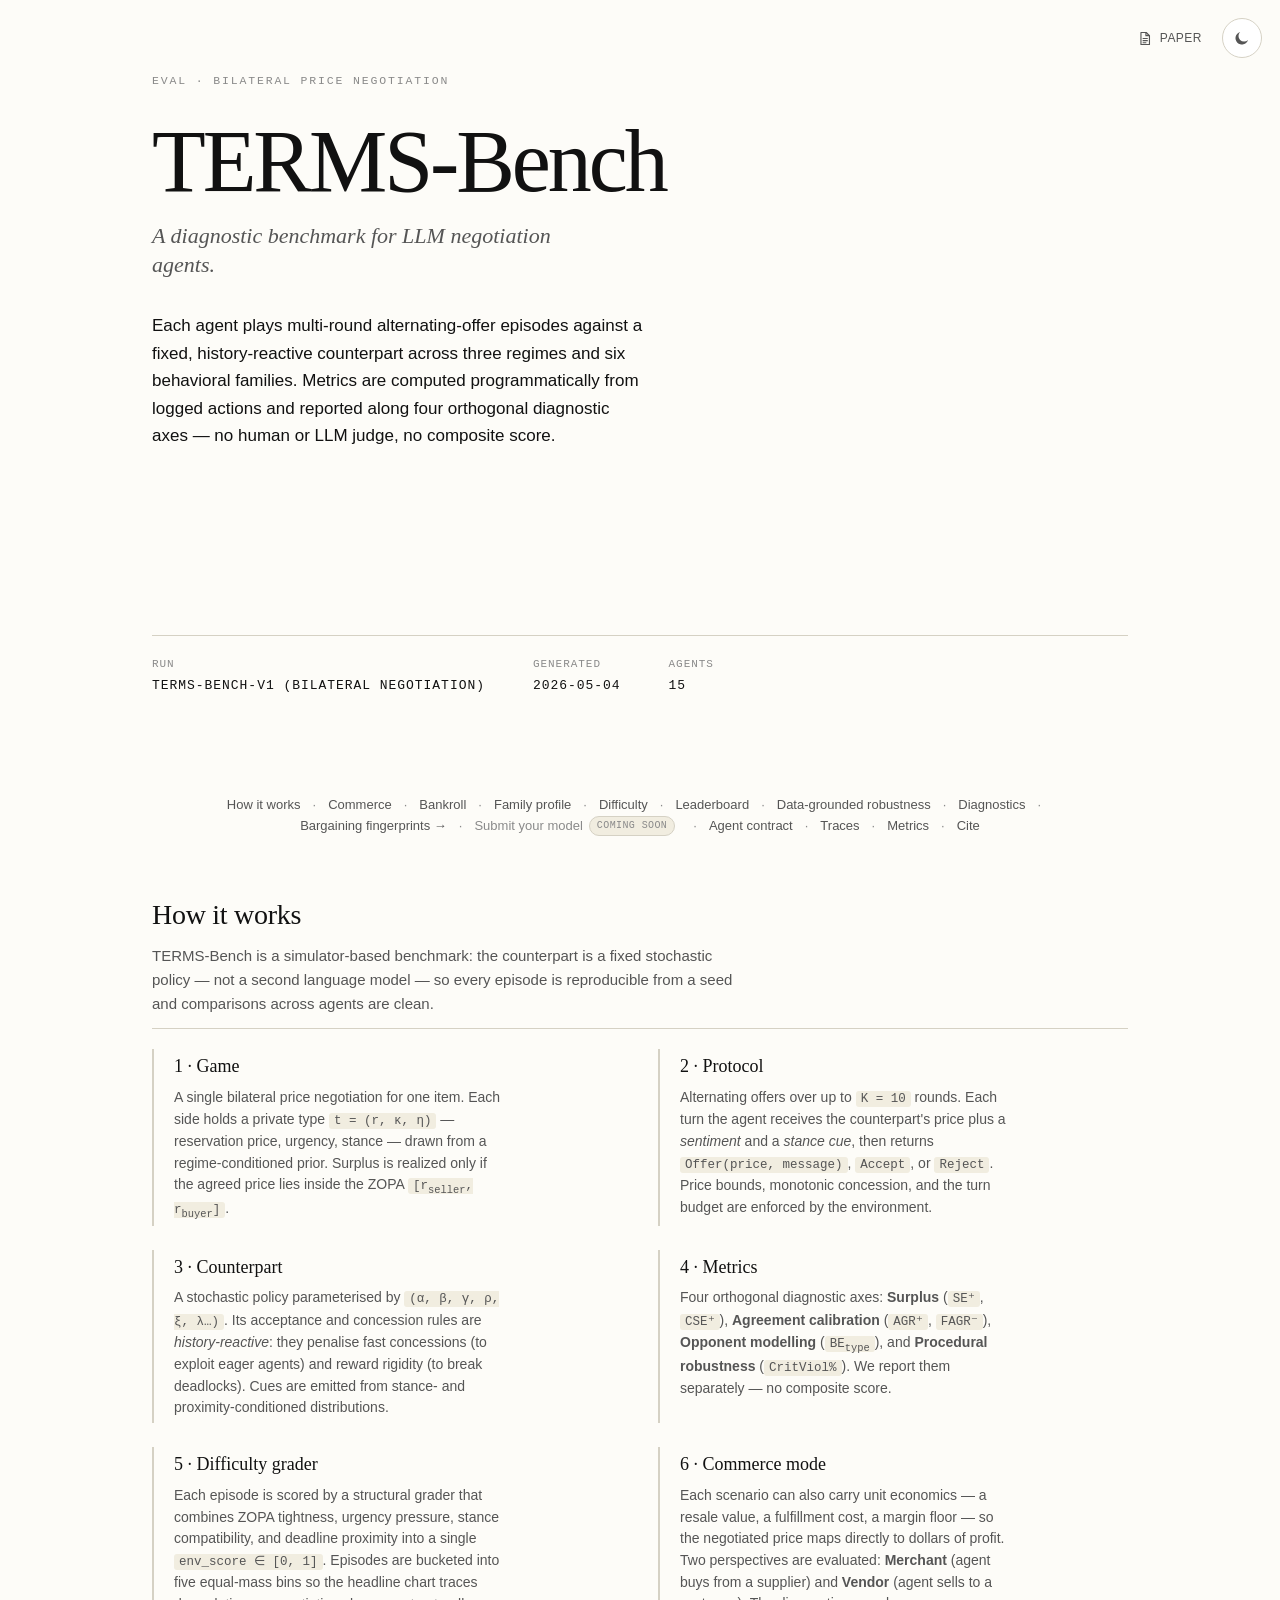
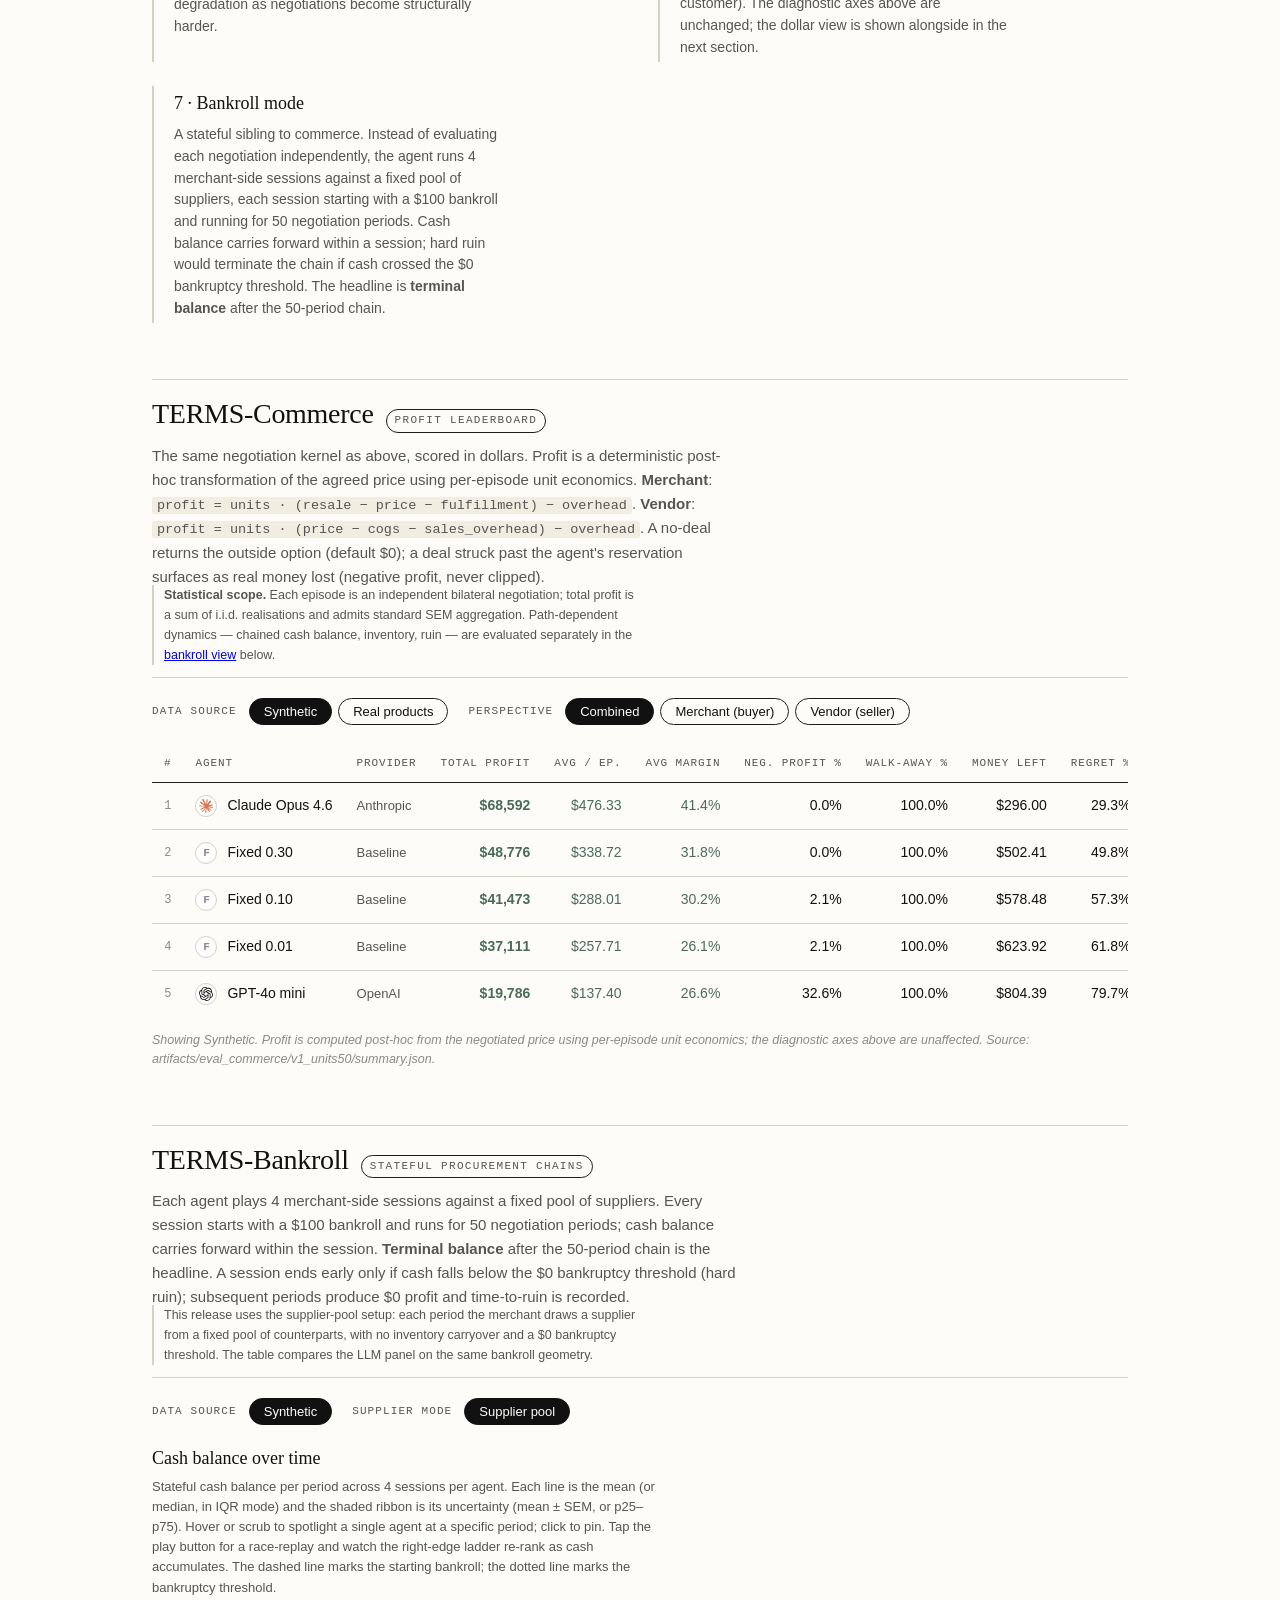
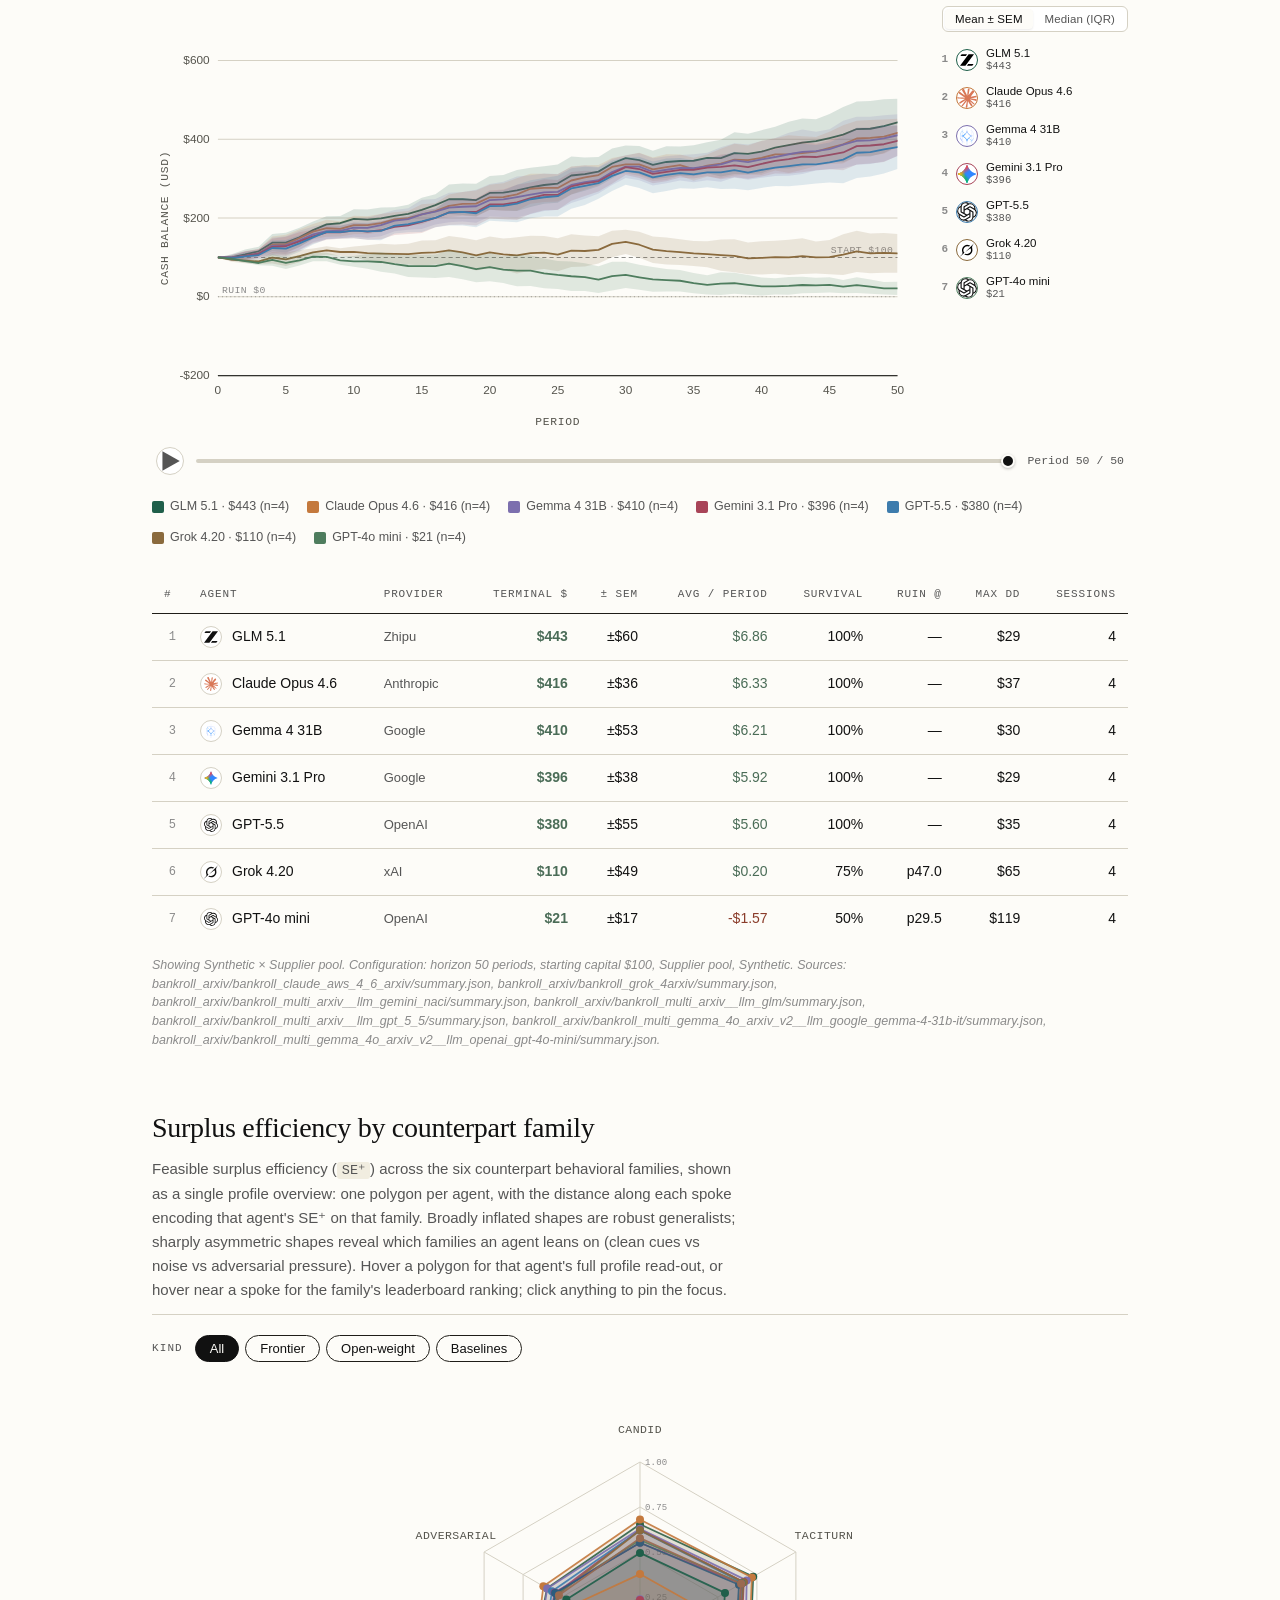
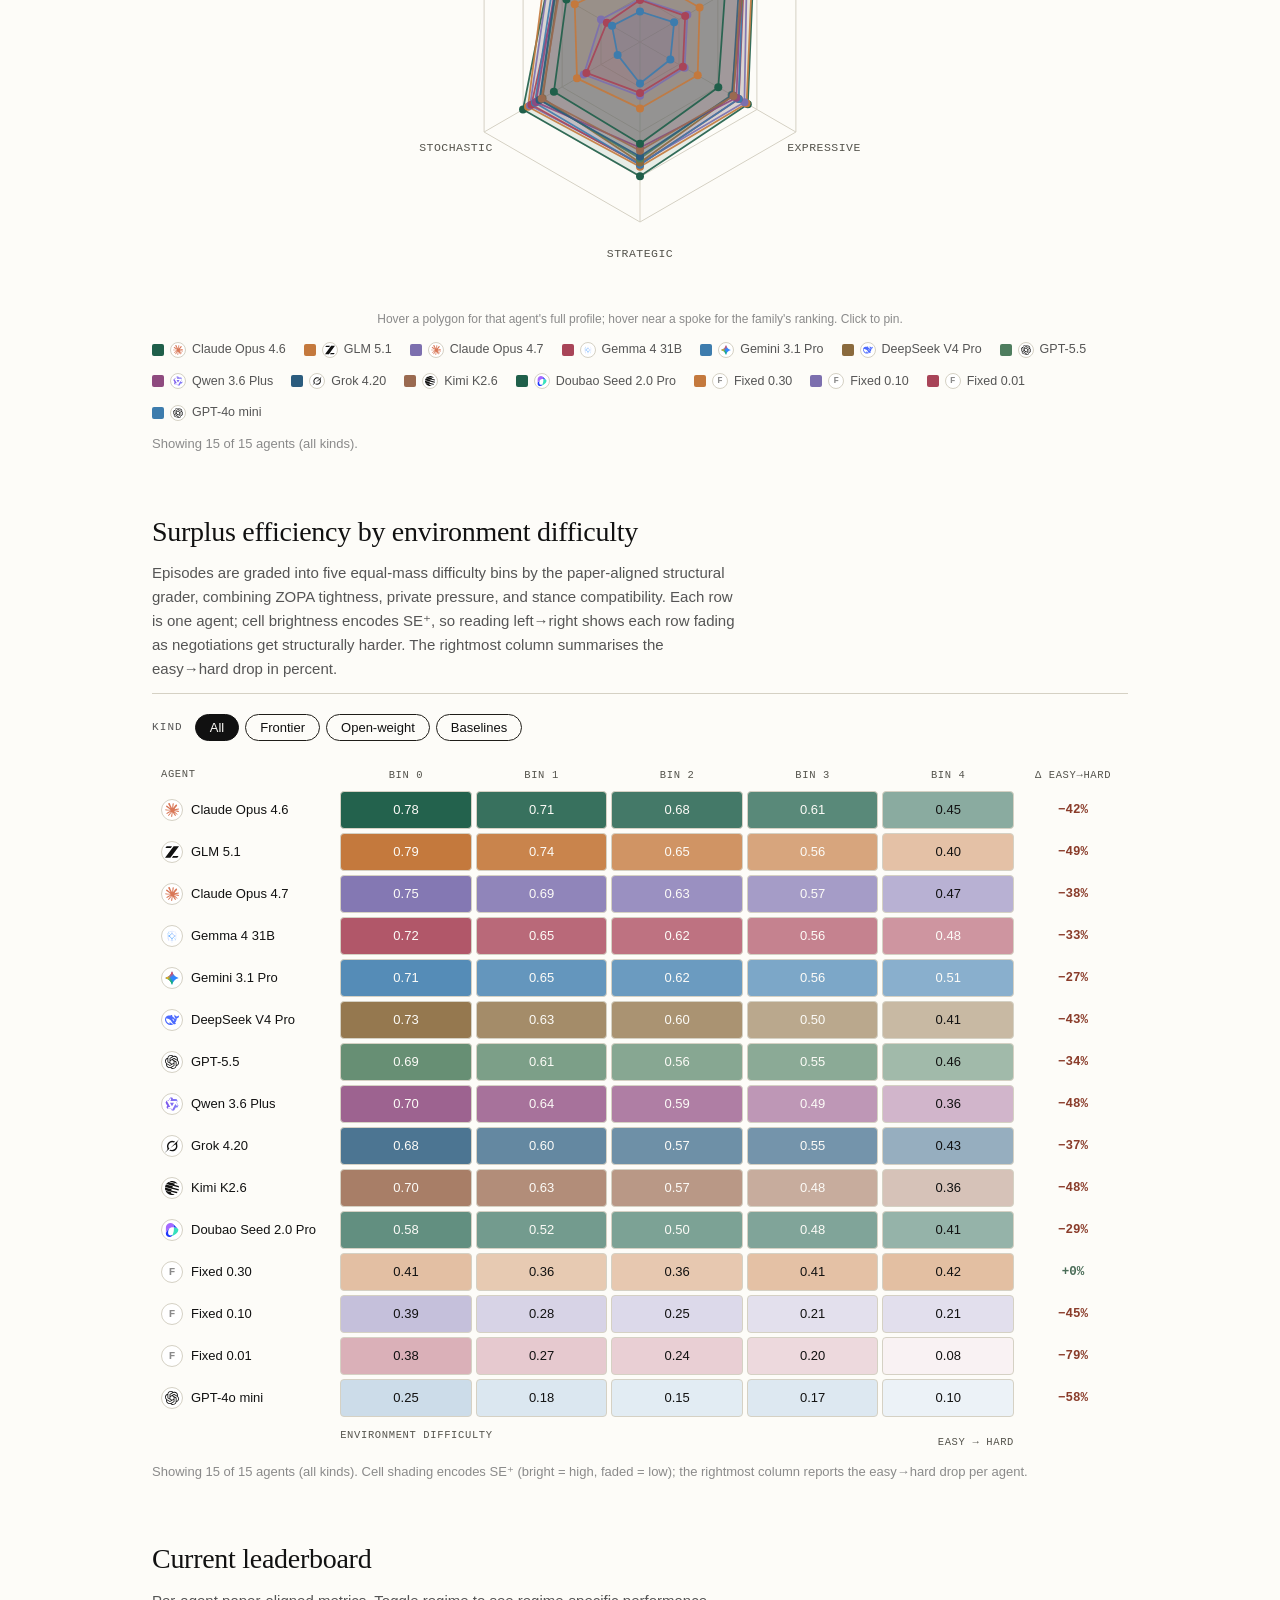
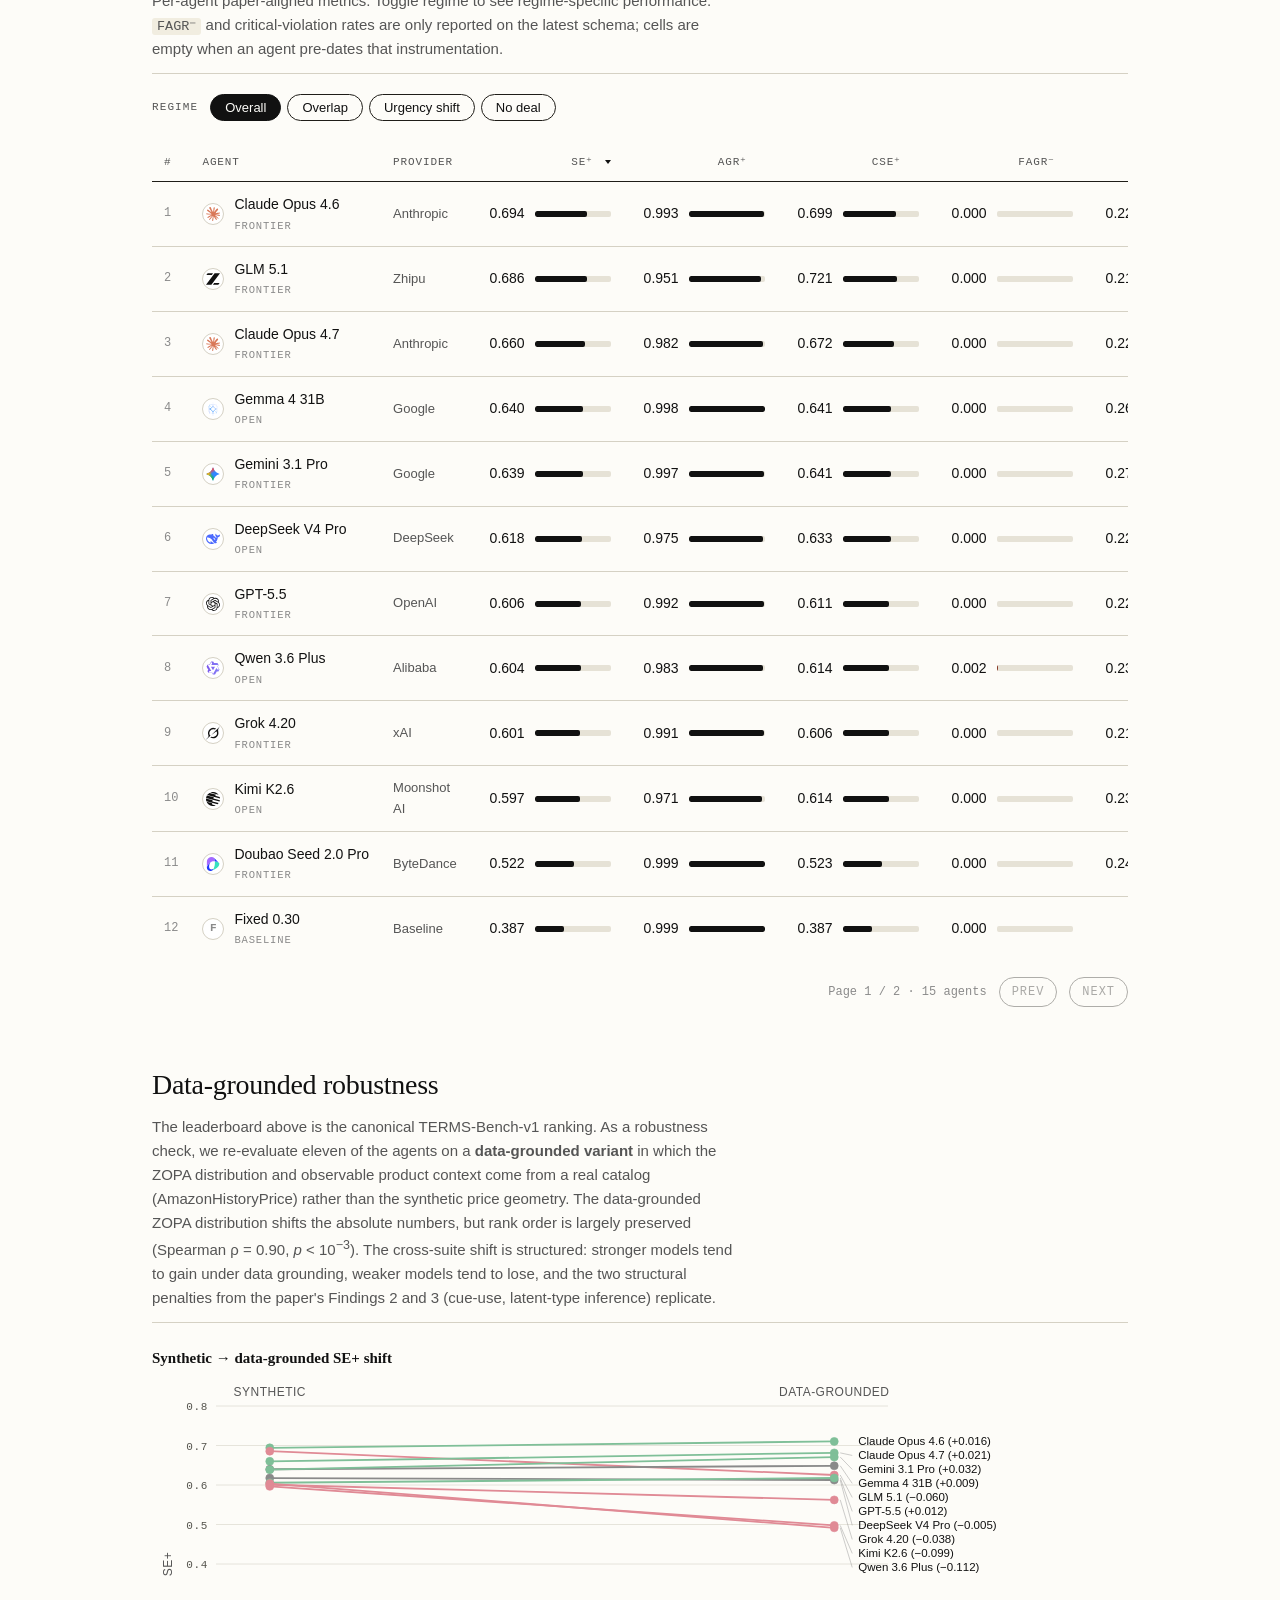
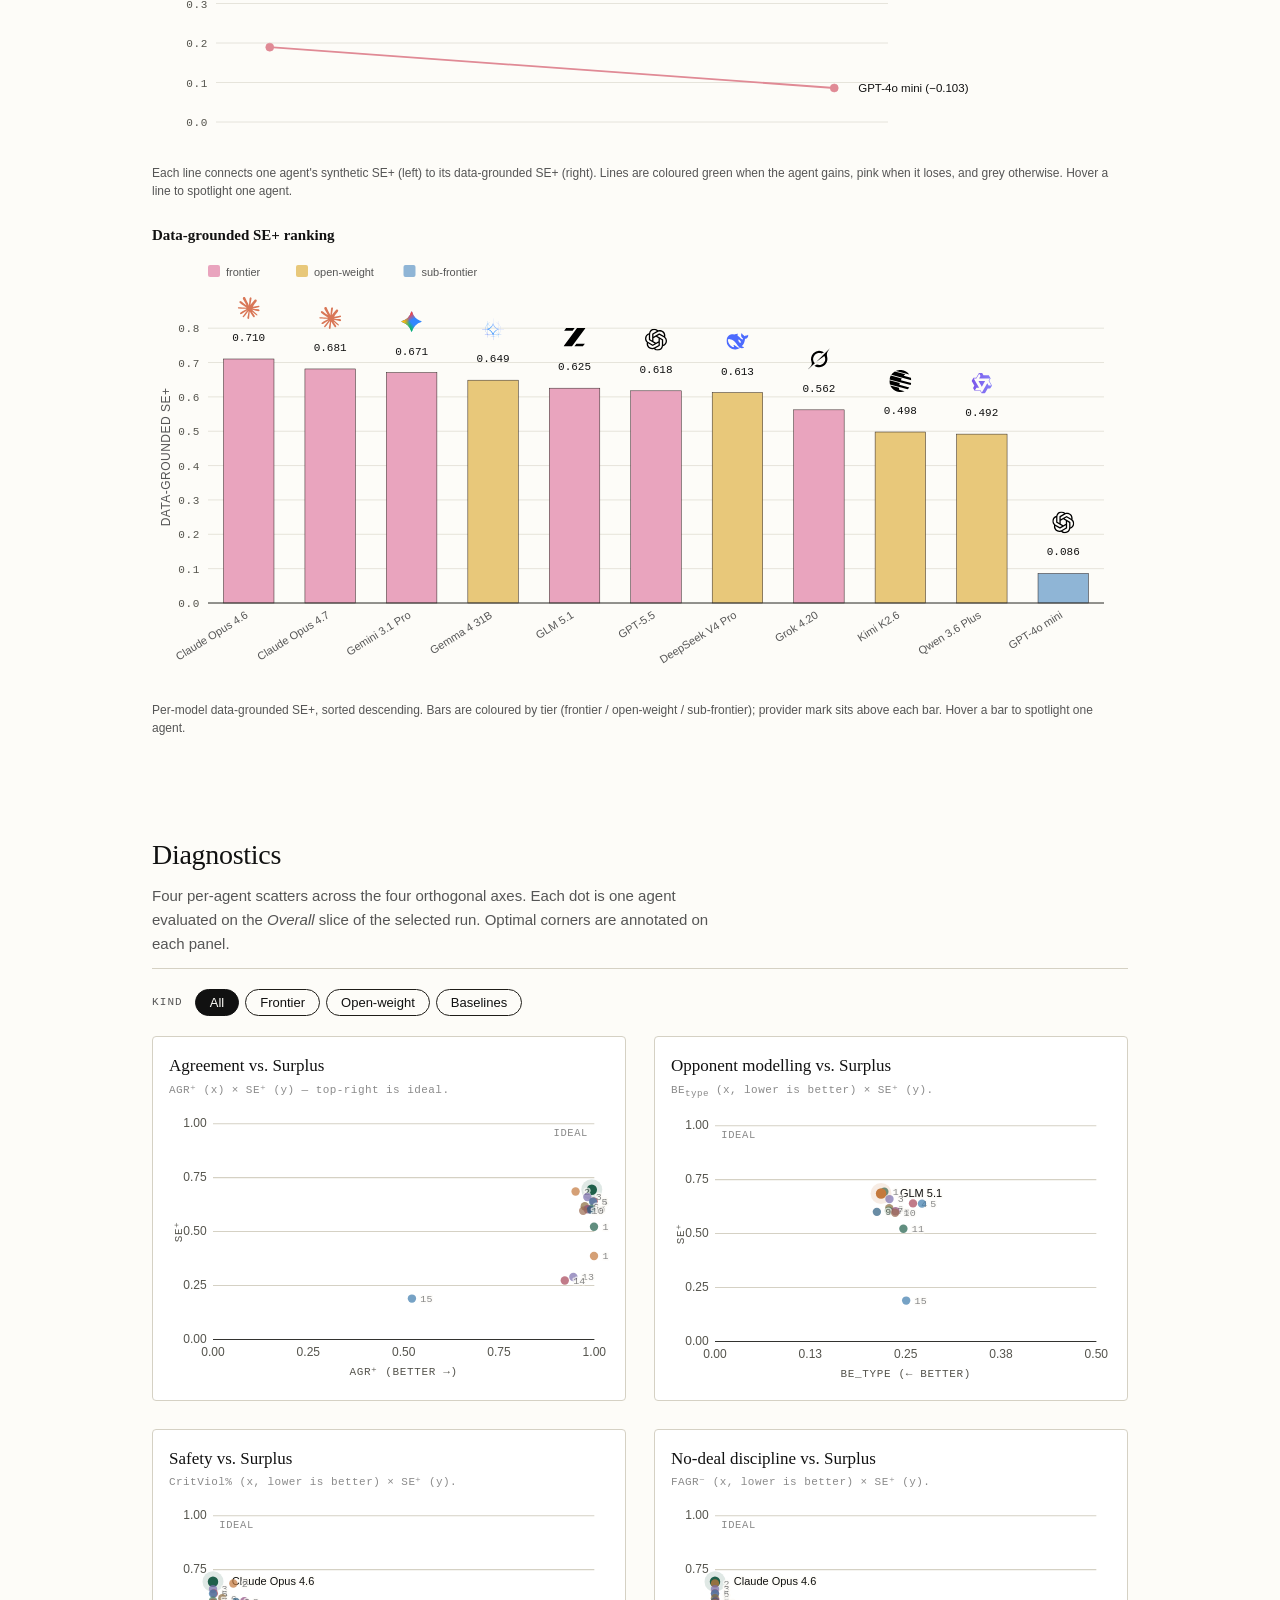
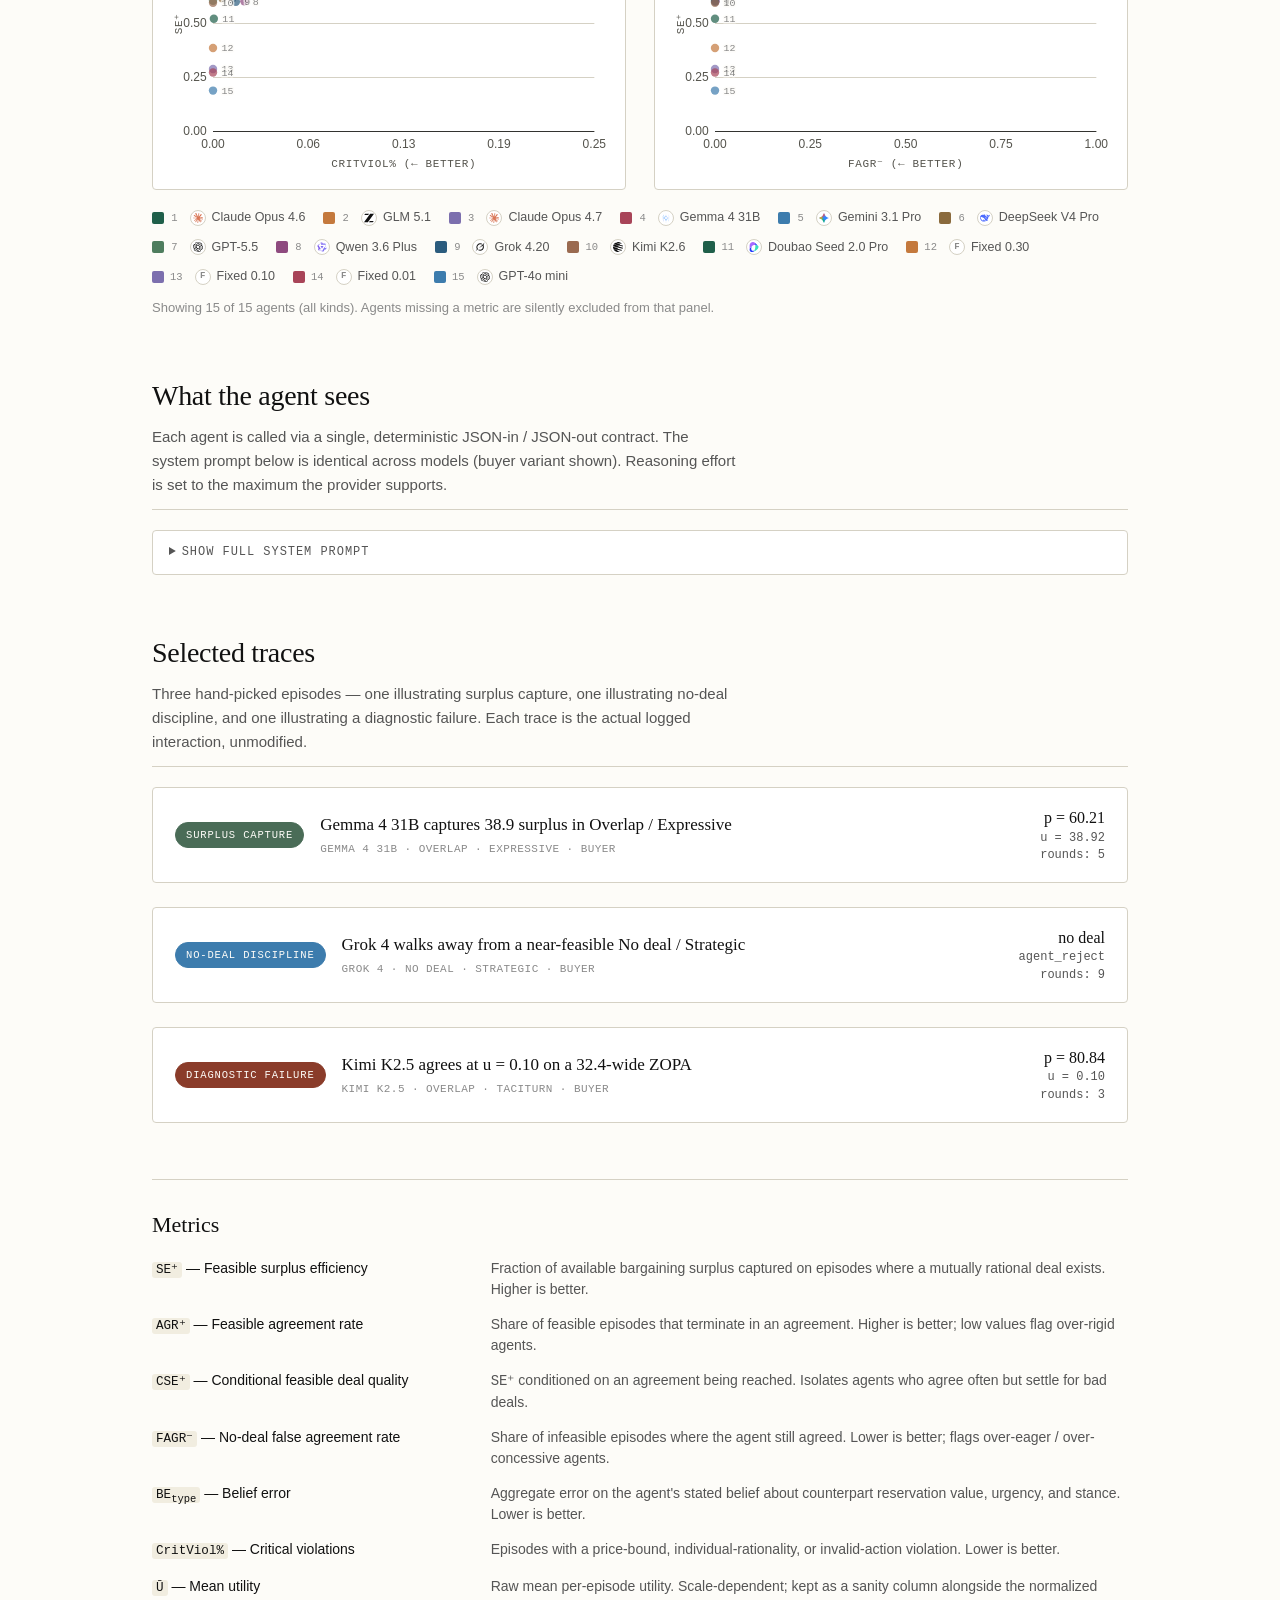
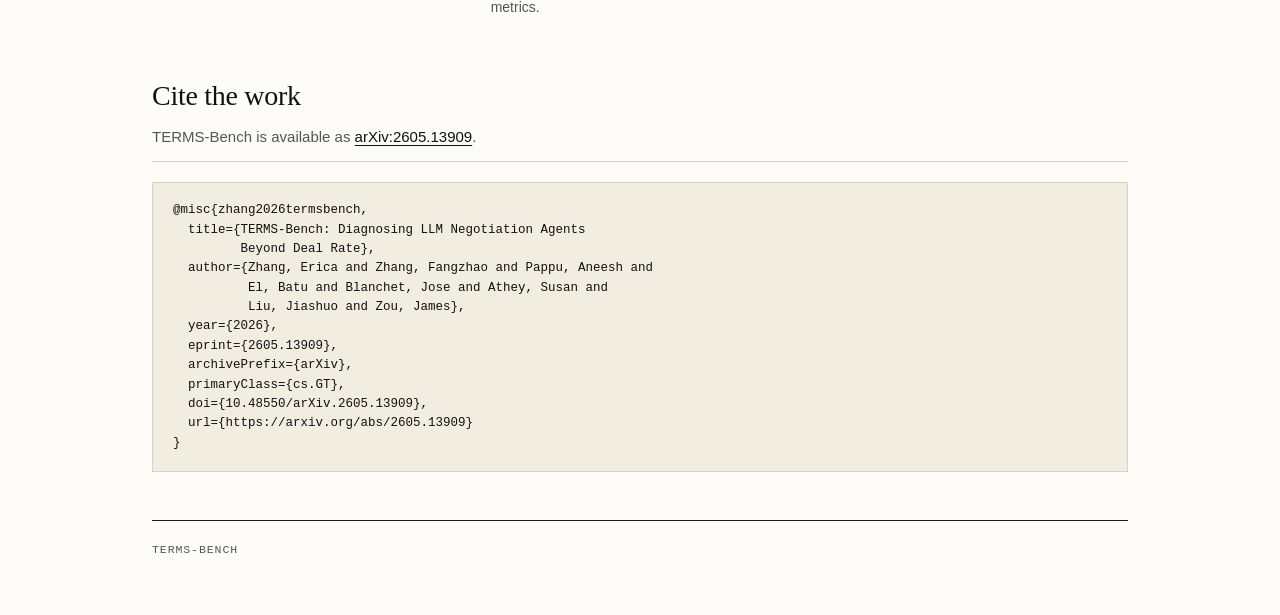
==== index.html @ ff0967e6 "Add arXiv citation and paper link" ====
<!DOCTYPE html>
<html lang="en">
<head>
  <meta charset="UTF-8" />
  <meta name="viewport" content="width=device-width, initial-scale=1.0" />
  <title>TERMS-Bench — Diagnostic benchmark for LLM negotiation agents</title>
  <script>
    // Resolve the theme before first paint so we never flash the wrong palette.
    (function () {
      try {
        var saved = localStorage.getItem('terms-theme');
        var theme = saved || (
          window.matchMedia &&
          window.matchMedia('(prefers-color-scheme: dark)').matches
            ? 'dark' : 'light'
        );
        document.documentElement.setAttribute('data-theme', theme);
      } catch (_) {
        document.documentElement.setAttribute('data-theme', 'light');
      }
    })();
  </script>
  <link rel="stylesheet" href="style.css?v=20260515-arxiv-cite" />
</head>
<body>
  <div class="top-actions" aria-label="Site actions">
    <a class="paper-link" href="https://arxiv.org/pdf/2605.13909" target="_blank" rel="noopener"
       aria-label="Open TERMS-Bench paper">
      <svg class="paper-icon" viewBox="0 0 24 24" aria-hidden="true">
        <path d="M7 3.5h7.4L19 8.1v12.4H7z" fill="none" stroke="currentColor"
              stroke-width="1.6" stroke-linejoin="round"></path>
        <path d="M14 3.5V8h5" fill="none" stroke="currentColor"
              stroke-width="1.6" stroke-linejoin="round"></path>
        <path d="M10 12h6M10 15h6M10 18h4" fill="none" stroke="currentColor"
              stroke-width="1.6" stroke-linecap="round"></path>
      </svg>
      <span>Paper</span>
    </a>
    <button class="theme-toggle" id="theme-toggle" type="button"
            aria-label="Toggle color theme" title="Toggle light / dark">
      <svg class="theme-icon theme-sun" viewBox="0 0 24 24" aria-hidden="true">
        <circle cx="12" cy="12" r="4" fill="currentColor"></circle>
        <g stroke="currentColor" stroke-width="1.6" stroke-linecap="round" fill="none">
          <line x1="12" y1="2.5" x2="12" y2="5"></line>
          <line x1="12" y1="19" x2="12" y2="21.5"></line>
          <line x1="2.5" y1="12" x2="5" y2="12"></line>
          <line x1="19" y1="12" x2="21.5" y2="12"></line>
          <line x1="4.8" y1="4.8" x2="6.6" y2="6.6"></line>
          <line x1="17.4" y1="17.4" x2="19.2" y2="19.2"></line>
          <line x1="4.8" y1="19.2" x2="6.6" y2="17.4"></line>
          <line x1="17.4" y1="6.6" x2="19.2" y2="4.8"></line>
        </g>
      </svg>
      <svg class="theme-icon theme-moon" viewBox="0 0 24 24" aria-hidden="true">
        <path d="M20 14.5A8.5 8.5 0 1 1 9.5 4a7 7 0 0 0 10.5 10.5z"
              fill="currentColor"></path>
      </svg>
    </button>
  </div>
  <main class="container">
    <!-- =============================================================== Hero -->
    <header class="hero">
      <div class="hero-top">
        <div class="hero-eyebrow">Eval · Bilateral price negotiation</div>
        <h1 class="wordmark">TERMS-Bench</h1>
        <p class="tagline">A diagnostic benchmark for LLM negotiation agents.</p>
        <p class="hero-pitch">
          Each agent plays multi-round alternating-offer episodes against a
          fixed, history-reactive counterpart across three regimes and six
          behavioral families. Metrics are computed programmatically from
          logged actions and reported along four orthogonal diagnostic
          axes&nbsp;— no human or LLM judge, no composite score.
        </p>
      </div>
      <div class="hero-meta">
        <span class="meta-item"><span class="meta-label">Run</span><span class="meta-value" id="meta-run">—</span></span>
        <span class="meta-item"><span class="meta-label">Generated</span><span class="meta-value" id="meta-date">—</span></span>
        <span class="meta-item"><span class="meta-label">Agents</span><span class="meta-value" id="meta-agents">—</span></span>
      </div>
    </header>

    <nav class="page-toc" id="page-toc" aria-label="On this page">
      <ul class="page-toc-list">
        <li><a href="#how-it-works">How it works</a></li>
        <li id="page-toc-li-commerce" hidden>
          <a href="#commerce-section">Commerce</a>
        </li>
        <li id="page-toc-li-bankroll" hidden>
          <a href="#bankroll-section">Bankroll</a>
        </li>
        <li><a href="#section-family">Family profile</a></li>
        <li><a href="#section-difficulty">Difficulty</a></li>
        <li><a href="#leaderboard-section">Leaderboard</a></li>
        <li><a href="#section-pg-robustness">Data-grounded robustness</a></li>
        <li><a href="#diagnostics-section">Diagnostics</a></li>
        <li><a href="fingerprints.html" class="page-toc-external">Bargaining fingerprints &rarr;</a></li>
        <li class="page-toc-soon" aria-disabled="true">
          <span class="page-toc-soon-label">Submit your model</span>
          <span class="page-toc-soon-tag">coming soon</span>
        </li>
        <li><a href="#prompt-section">Agent contract</a></li>
        <li><a href="#traces-section">Traces</a></li>
        <li><a href="#metrics-definitions">Metrics</a></li>
        <li><a href="#cite">Cite</a></li>
      </ul>
    </nav>

    <!-- =================================================== How it works ---- -->
    <section class="howto-section" id="how-it-works">
      <header class="section-head">
        <h2>How it works</h2>
        <p class="section-caption">
          TERMS-Bench is a simulator-based benchmark: the counterpart is a
          fixed stochastic policy — not a second language model — so every
          episode is reproducible from a seed and comparisons across agents
          are clean.
        </p>
      </header>
      <ol class="howto-steps">
        <li>
          <h3>1 &middot; Game</h3>
          <p>
            A single bilateral price negotiation for one item. Each side holds
            a private type <code>t = (r, κ, η)</code> — reservation price,
            urgency, stance — drawn from a regime-conditioned prior.
            Surplus is realized only if the agreed price lies inside the
            ZOPA <code>[r<sub>seller</sub>, r<sub>buyer</sub>]</code>.
          </p>
        </li>
        <li>
          <h3>2 &middot; Protocol</h3>
          <p>
            Alternating offers over up to <code>K = 10</code> rounds. Each
            turn the agent receives the counterpart's price plus a
            <em>sentiment</em> and a <em>stance cue</em>, then returns
            <code>Offer(price, message)</code>, <code>Accept</code>, or
            <code>Reject</code>. Price bounds, monotonic concession, and
            the turn budget are enforced by the environment.
          </p>
        </li>
        <li>
          <h3>3 &middot; Counterpart</h3>
          <p>
            A stochastic policy parameterised by <code>(α, β, γ, ρ, ξ, λ…)</code>.
            Its acceptance and concession rules are
            <em>history-reactive</em>: they penalise fast concessions (to
            exploit eager agents) and reward rigidity (to break deadlocks).
            Cues are emitted from stance- and proximity-conditioned
            distributions.
          </p>
        </li>
        <li>
          <h3>4 &middot; Metrics</h3>
          <p>
            Four orthogonal diagnostic axes: <strong>Surplus</strong>
            (<code>SE⁺</code>, <code>CSE⁺</code>), <strong>Agreement
            calibration</strong> (<code>AGR⁺</code>, <code>FAGR⁻</code>),
            <strong>Opponent modelling</strong> (<code>BE<sub>type</sub></code>),
            and <strong>Procedural robustness</strong> (<code>CritViol%</code>).
            We report them separately — no composite score.
          </p>
        </li>
        <li>
          <h3>5 &middot; Difficulty grader</h3>
          <p>
            Each episode is scored by a structural grader that combines ZOPA
            tightness, urgency pressure, stance compatibility, and deadline
            proximity into a single <code>env_score ∈ [0, 1]</code>. Episodes
            are bucketed into five equal-mass bins so the headline chart
            traces degradation as negotiations become structurally harder.
          </p>
        </li>
        <li>
          <h3>6 &middot; Commerce mode</h3>
          <p>
            Each scenario can also carry unit economics — a resale value, a
            fulfillment cost, a margin floor — so the negotiated price maps
            directly to dollars of profit. Two perspectives are evaluated:
            <strong>Merchant</strong> (agent buys from a supplier) and
            <strong>Vendor</strong> (agent sells to a customer). The diagnostic
            axes above are unchanged; the dollar view is shown alongside in
            the next section.
          </p>
        </li>
        <li>
          <h3>7 &middot; Bankroll mode</h3>
          <p>
            A stateful sibling to commerce. Instead of evaluating each
            negotiation independently, the agent runs 4 merchant-side
            sessions against a fixed pool of suppliers, each session
            starting with a $100 bankroll and running for 50 negotiation
            periods. Cash balance carries forward within a session;
            hard ruin would terminate the chain if cash crossed the $0
            bankruptcy threshold. The headline is <strong>terminal
            balance</strong> after the 50-period chain.
          </p>
        </li>
      </ol>
    </section>

    <!-- ============================================ TERMS-Commerce subsection -->
    <section class="commerce-section" id="commerce-section" hidden>
      <header class="section-head">
        <h2>TERMS-Commerce <span class="section-eyebrow">profit leaderboard</span></h2>
        <p class="section-caption">
          The same negotiation kernel as above, scored in dollars. Profit is a
          deterministic post-hoc transformation of the agreed price using
          per-episode unit economics.
          <strong>Merchant</strong>: <code>profit = units · (resale − price − fulfillment) − overhead</code>.
          <strong>Vendor</strong>: <code>profit = units · (price − cogs − sales_overhead) − overhead</code>.
          A no-deal returns the outside option (default $0); a deal struck
          past the agent's reservation surfaces as real money lost (negative
          profit, never clipped).
        </p>
        <p class="section-caption commerce-caveat">
          <strong>Statistical scope.</strong> Each episode is an independent
          bilateral negotiation; total profit is a sum of i.i.d. realisations
          and admits standard SEM aggregation. Path-dependent dynamics —
          chained cash balance, inventory, ruin — are evaluated separately
          in the <a href="#bankroll-section">bankroll view</a> below.
        </p>
      </header>

      <div class="controls">
        <div class="control-group" role="tablist" aria-label="Commerce data source">
          <span class="control-label">Data source</span>
          <div class="pill-group" id="commerce-source-pills"></div>
        </div>
        <div class="control-group" role="tablist" aria-label="Commerce perspective filter">
          <span class="control-label">Perspective</span>
          <div class="pill-group" id="commerce-perspective-pills"></div>
        </div>
      </div>

      <div class="table-wrap">
        <table class="leaderboard" id="commerce-leaderboard">
          <thead>
            <tr>
              <th class="col-rank">#</th>
              <th class="col-agent">Agent</th>
              <th class="col-provider">Provider</th>
              <th class="num" title="Total profit summed across episodes (USD)">
                Total profit
              </th>
              <th class="num" title="Average profit per episode (USD)">
                Avg / ep.
              </th>
              <th class="num" title="Average gross margin rate over agreement episodes">
                Avg margin
              </th>
              <th class="num" title="Share of episodes where the agent realised negative profit (lower is better)">
                Neg. profit %
              </th>
              <th class="num" title="On infeasible episodes only: share where the agent walked away (higher is better)">
                Walk-away %
              </th>
              <th class="num" title="Average money left on table on feasible episodes (USD; lower is better)">
                Money left
              </th>
              <th class="num" title="Total money left on table relative to total best-feasible profit (1 − capture rate). Scale-invariant; comparable across runs.">
                Regret %
              </th>
              <th class="num">Episodes</th>
            </tr>
          </thead>
          <tbody id="commerce-leaderboard-body"></tbody>
        </table>
      </div>
      <p class="section-footnote" id="commerce-footnote"></p>
    </section>

    <!-- ============================================ TERMS-Bankroll subsection -->
    <section class="bankroll-section" id="bankroll-section" hidden>
      <header class="section-head">
        <h2>TERMS-Bankroll <span class="section-eyebrow">stateful procurement chains</span></h2>
        <p class="section-caption">
          Each agent plays 4 merchant-side sessions against a fixed pool
          of suppliers. Every session starts with a $100 bankroll and
          runs for 50 negotiation periods; cash balance carries forward
          within the session. <strong>Terminal balance</strong> after
          the 50-period chain is the headline. A session ends early
          only if cash falls below the $0 bankruptcy threshold (hard
          ruin); subsequent periods produce $0 profit and time-to-ruin
          is recorded.
        </p>
        <p class="section-caption commerce-caveat">
          This release uses the supplier-pool setup: each period the
          merchant draws a supplier from a fixed pool of counterparts,
          with no inventory carryover and a $0 bankruptcy threshold.
          The table compares the LLM panel on the same bankroll
          geometry.
        </p>
      </header>

      <div class="controls">
        <div class="control-group" role="tablist" aria-label="Bankroll data source">
          <span class="control-label">Data source</span>
          <div class="pill-group" id="bankroll-source-pills"></div>
        </div>
        <div class="control-group" role="tablist" aria-label="Bankroll supplier mode">
          <span class="control-label">Supplier mode</span>
          <div class="pill-group" id="bankroll-mode-pills"></div>
        </div>
      </div>

      <figure class="bankroll-chart-block" id="bankroll-chart-block">
        <figcaption>
          <h3 class="bankroll-chart-title">Cash balance over time</h3>
          <p class="bankroll-chart-sub">
            Stateful cash balance per period across 4 sessions per agent.
            Each line is the mean (or median, in IQR mode) and the
            shaded ribbon is its uncertainty (mean ± SEM, or p25–p75).
            Hover or scrub to spotlight a single agent at a specific
            period; click to pin. Tap the play button for a race-replay
            and watch the right-edge ladder re-rank as cash accumulates.
            The dashed line marks the starting bankroll; the dotted line
            marks the bankruptcy threshold.
          </p>
        </figcaption>
        <div class="chart-wrap" id="chart-bankroll"></div>
      </figure>

      <div class="table-wrap">
        <table class="leaderboard" id="bankroll-leaderboard">
          <thead>
            <tr>
              <th class="col-rank">#</th>
              <th class="col-agent">Agent</th>
              <th class="col-provider">Provider</th>
              <th class="num" title="Mean cash balance at horizon end across N sessions (USD)">
                Terminal $
              </th>
              <th class="num" title="Standard error of the mean across sessions">
                ± SEM
              </th>
              <th class="num" title="Mean profit per period (terminal − starting) ÷ horizon">
                Avg / period
              </th>
              <th class="num" title="Share of sessions that reached the horizon without ruin">
                Survival
              </th>
              <th class="num" title="Median period of ruin among bankrupt sessions; — if all survived">
                Ruin @
              </th>
              <th class="num" title="Mean per-session worst peak-to-trough cash drop (USD)">
                Max DD
              </th>
              <th class="num col-memory-premium" title="Mean stateful terminal balance minus memoryless replay on the same chain. Positive ⇒ uses ledger state.">
                Memory premium
              </th>
              <th class="num col-memory-premium" title="Standard error on the per-session memory-premium delta">
                ± SEM
              </th>
              <th class="num">Sessions</th>
            </tr>
          </thead>
          <tbody id="bankroll-leaderboard-body"></tbody>
        </table>
      </div>
      <p class="section-footnote" id="bankroll-footnote"></p>
    </section>

    <!-- =================================================== Chart A: family -->
    <section class="chart-section" id="section-family">
      <header class="section-head">
        <h2>Surplus efficiency by counterpart family</h2>
        <p class="section-caption">
          Feasible surplus efficiency (<code>SE⁺</code>) across the six
          counterpart behavioral families, shown as a single profile
          overview: one polygon per agent, with the distance along each
          spoke encoding that agent's SE⁺ on that family. Broadly inflated
          shapes are robust generalists; sharply asymmetric shapes reveal
          which families an agent leans on (clean cues vs noise vs
          adversarial pressure). Hover a polygon for that agent's full
          profile read-out, or hover near a spoke for the family's leaderboard
          ranking; click anything to pin the focus.
        </p>
      </header>
      <div class="chart-controls">
        <div class="control-group" role="tablist" aria-label="Kind filter">
          <span class="control-label">Kind</span>
          <div class="pill-group" id="family-kind-pills"></div>
        </div>
      </div>
      <div class="chart-wrap" id="chart-family"></div>
      <p class="section-footnote" id="chart-family-footnote"></p>
    </section>

    <!-- =============================================== Chart B: difficulty -->
    <section class="chart-section" id="section-difficulty">
      <header class="section-head">
        <h2>Surplus efficiency by environment difficulty</h2>
        <p class="section-caption">
          Episodes are graded into five equal-mass difficulty bins by the
          paper-aligned structural grader, combining ZOPA tightness, private
          pressure, and stance compatibility. Each row is one agent; cell
          brightness encodes SE⁺, so reading left→right shows each row fading
          as negotiations get structurally harder. The rightmost column
          summarises the easy→hard drop in percent.
        </p>
      </header>
      <div class="chart-controls">
        <div class="control-group" role="tablist" aria-label="Kind filter">
          <span class="control-label">Kind</span>
          <div class="pill-group" id="difficulty-kind-pills"></div>
        </div>
      </div>
      <div class="chart-wrap" id="chart-difficulty"></div>
      <p class="section-footnote" id="chart-difficulty-footnote"></p>
    </section>

    <!-- ======================================================== Leaderboard -->
    <section class="board-section" id="leaderboard-section">
      <header class="section-head">
        <h2>Current leaderboard</h2>
        <p class="section-caption">
          Per-agent paper-aligned metrics. Toggle regime to see regime-specific
          performance. <code>FAGR⁻</code> and critical-violation rates are only
          reported on the latest schema; cells are empty when an agent
          pre-dates that instrumentation.
        </p>
      </header>

      <div class="controls">
        <div class="control-group" role="tablist" aria-label="Regime filter">
          <span class="control-label">Regime</span>
          <div class="pill-group" id="regime-pills"></div>
        </div>
      </div>

      <div class="table-wrap">
        <table class="leaderboard" id="leaderboard">
          <thead>
            <tr>
              <th class="col-rank">#</th>
              <th class="col-agent">Agent</th>
              <th class="col-provider">Provider</th>
              <th class="sortable num" data-key="se_plus" title="Feasible surplus efficiency">
                SE⁺ <span class="sort-indicator"></span>
              </th>
              <th class="sortable num" data-key="agr_plus" title="Feasible agreement rate">
                AGR⁺ <span class="sort-indicator"></span>
              </th>
              <th class="sortable num" data-key="cse_plus" title="Conditional feasible surplus efficiency">
                CSE⁺ <span class="sort-indicator"></span>
              </th>
              <th class="sortable num" data-key="fagr_minus" title="No-deal false agreement rate (lower is better)">
                FAGR⁻ <span class="sort-indicator"></span>
              </th>
              <th class="sortable num" data-key="be_type" title="Aggregate belief error over counterpart type (lower is better)">
                BE<sub>type</sub> <span class="sort-indicator"></span>
              </th>
              <th class="sortable num" data-key="crit_viol_pct" title="Critical protocol violation rate (lower is better)">
                CritViol% <span class="sort-indicator"></span>
              </th>
              <th class="sortable num" data-key="mean_utility" title="Raw mean utility, scale-dependent">
                Ū <span class="sort-indicator"></span>
              </th>
            </tr>
          </thead>
          <tbody id="leaderboard-body"></tbody>
        </table>
      </div>
      <div class="pagination" id="pagination-row"></div>
    </section>

    <!-- =========================================== Data-grounded robustness -->
    <section class="pg-robustness-section" id="section-pg-robustness">
      <header class="section-head">
        <h2>Data-grounded robustness</h2>
        <p class="section-caption">
          The leaderboard above is the canonical TERMS-Bench-v1 ranking.
          As a robustness check, we re-evaluate eleven of the agents on a
          <strong>data-grounded variant</strong> in which the ZOPA
          distribution and observable product context come from a real
          catalog (AmazonHistoryPrice) rather than the synthetic price
          geometry. The data-grounded ZOPA distribution shifts the
          absolute numbers, but rank order is largely preserved
          (Spearman&nbsp;&rho;&nbsp;&equals;&nbsp;0.90,
          <em>p</em>&nbsp;&lt;&nbsp;10<sup>&minus;3</sup>). The
          cross-suite shift is structured: stronger models tend to gain
          under data grounding, weaker models tend to lose, and the two
          structural penalties from the paper's Findings 2 and 3
          (cue-use, latent-type inference) replicate.
        </p>
      </header>

      <div class="pg-chart-block">
        <h3 class="pg-chart-title">Synthetic &rarr; data-grounded SE&plus; shift</h3>
        <div class="chart-wrap" id="chart-pg-shift"></div>
        <p class="pg-chart-caption" id="chart-pg-shift-caption">
          Each line connects one agent's synthetic SE&plus; (left) to its
          data-grounded SE&plus; (right). Lines are coloured green when
          the agent gains, pink when it loses, and grey otherwise.
          Hover a line to spotlight one agent.
        </p>
      </div>

      <div class="pg-chart-block">
        <h3 class="pg-chart-title">Data-grounded SE&plus; ranking</h3>
        <div class="chart-wrap" id="chart-pg-ranking"></div>
        <p class="pg-chart-caption" id="chart-pg-ranking-caption">
          Per-model data-grounded SE&plus;, sorted descending. Bars are
          coloured by tier (frontier / open-weight / sub-frontier);
          provider mark sits above each bar. Hover a bar to spotlight
          one agent.
        </p>
      </div>
    </section>

    <!-- ===================================================== Diagnostics -->
    <section class="diag-section" id="diagnostics-section">
      <header class="section-head">
        <h2>Diagnostics</h2>
        <p class="section-caption">
          Four per-agent scatters across the four orthogonal axes. Each dot
          is one agent evaluated on the <em>Overall</em> slice of the
          selected run. Optimal corners are annotated on each panel.
        </p>
      </header>
      <div class="chart-controls">
        <div class="control-group" role="tablist" aria-label="Kind filter">
          <span class="control-label">Kind</span>
          <div class="pill-group" id="diag-kind-pills"></div>
        </div>
      </div>
      <div class="diag-grid">
        <figure class="diag-cell">
          <figcaption class="diag-title">Agreement vs. Surplus</figcaption>
          <figcaption class="diag-sub">AGR⁺ (x) × SE⁺ (y) — top-right is ideal.</figcaption>
          <div class="chart-wrap" id="scatter-agr-se"></div>
        </figure>
        <figure class="diag-cell">
          <figcaption class="diag-title">Opponent modelling vs. Surplus</figcaption>
          <figcaption class="diag-sub">BE<sub>type</sub> (x, lower is better) × SE⁺ (y).</figcaption>
          <div class="chart-wrap" id="scatter-be-se"></div>
        </figure>
        <figure class="diag-cell">
          <figcaption class="diag-title">Safety vs. Surplus</figcaption>
          <figcaption class="diag-sub">CritViol% (x, lower is better) × SE⁺ (y).</figcaption>
          <div class="chart-wrap" id="scatter-crit-se"></div>
        </figure>
        <figure class="diag-cell">
          <figcaption class="diag-title">No-deal discipline vs. Surplus</figcaption>
          <figcaption class="diag-sub">FAGR⁻ (x, lower is better) × SE⁺ (y).</figcaption>
          <div class="chart-wrap" id="scatter-fagr-se"></div>
        </figure>
      </div>
      <div class="diag-legend" id="diag-legend"></div>
      <p class="section-footnote" id="diag-footnote"></p>
    </section>

    <!-- =============================================== System prompt -->
    <section class="prompt-section" id="prompt-section">
      <header class="section-head">
        <h2>What the agent sees</h2>
        <p class="section-caption">
          Each agent is called via a single, deterministic JSON-in / JSON-out
          contract. The system prompt below is identical across models
          (buyer variant shown). Reasoning effort is set to the maximum
          the provider supports.
        </p>
      </header>
      <details class="prompt-block" id="prompt-block">
        <summary>Show full system prompt</summary>
        <pre class="prompt-pre" id="prompt-pre">Loading…</pre>
      </details>
    </section>

    <!-- ===================================================== Traces -->
    <section class="traces-section" id="traces-section">
      <header class="section-head">
        <h2>Selected traces</h2>
        <p class="section-caption">
          Three hand-picked episodes — one illustrating surplus capture,
          one illustrating no-deal discipline, and one illustrating a
          diagnostic failure. Each trace is the actual logged interaction,
          unmodified.
        </p>
      </header>
      <div class="trace-list" id="trace-list"></div>
    </section>

    <!-- ============================================================ Legend -->
    <section class="legend" id="metrics-definitions">
      <h2>Metrics</h2>
      <dl>
        <div class="legend-row">
          <dt><code>SE⁺</code> — Feasible surplus efficiency</dt>
          <dd>Fraction of available bargaining surplus captured on episodes
            where a mutually rational deal exists. Higher is better.</dd>
        </div>
        <div class="legend-row">
          <dt><code>AGR⁺</code> — Feasible agreement rate</dt>
          <dd>Share of feasible episodes that terminate in an agreement.
            Higher is better; low values flag over-rigid agents.</dd>
        </div>
        <div class="legend-row">
          <dt><code>CSE⁺</code> — Conditional feasible deal quality</dt>
          <dd><code>SE⁺</code> conditioned on an agreement being reached.
            Isolates agents who agree often but settle for bad deals.</dd>
        </div>
        <div class="legend-row">
          <dt><code>FAGR⁻</code> — No-deal false agreement rate</dt>
          <dd>Share of infeasible episodes where the agent still agreed.
            Lower is better; flags over-eager / over-concessive agents.</dd>
        </div>
        <div class="legend-row">
          <dt><code>BE<sub>type</sub></code> — Belief error</dt>
          <dd>Aggregate error on the agent's stated belief about counterpart
            reservation value, urgency, and stance. Lower is better.</dd>
        </div>
        <div class="legend-row">
          <dt><code>CritViol%</code> — Critical violations</dt>
          <dd>Episodes with a price-bound, individual-rationality, or
            invalid-action violation. Lower is better.</dd>
        </div>
        <div class="legend-row">
          <dt><code>Ū</code> — Mean utility</dt>
          <dd>Raw mean per-episode utility. Scale-dependent; kept as a
            sanity column alongside the normalized metrics.</dd>
        </div>
      </dl>
    </section>

    <!-- ============================================================ Citation -->
    <section class="citation-section" id="cite">
      <header class="section-head">
        <h2>Cite the work</h2>
        <p class="section-caption">
          TERMS-Bench is available as
          <a href="https://arxiv.org/abs/2605.13909" target="_blank" rel="noopener">arXiv:2605.13909</a>.
        </p>
      </header>
      <pre class="citation-bibtex"><code>@misc{zhang2026termsbench,
  title={TERMS-Bench: Diagnosing LLM Negotiation Agents
         Beyond Deal Rate},
  author={Zhang, Erica and Zhang, Fangzhao and Pappu, Aneesh and
          El, Batu and Blanchet, Jose and Athey, Susan and
          Liu, Jiashuo and Zou, James},
  year={2026},
  eprint={2605.13909},
  archivePrefix={arXiv},
  primaryClass={cs.GT},
  doi={10.48550/arXiv.2605.13909},
  url={https://arxiv.org/abs/2605.13909}
}</code></pre>
    </section>

    <!-- ============================================================ Footer -->
    <footer class="footer">
      <div class="footer-line">
        <span id="footer-run">TERMS-Bench</span>
      </div>
    </footer>
  </main>

  <script src="data.js?v=20260512-glm-grok-frontier"></script>
  <script src="pg_overlay.js?v=20260512-pg-overlay"></script>
  <script src="traces.js?v=20260506-gemma-surplus"></script>
  <!-- Optional: commerce_data.js may not exist for runs that skipped commerce.
       The onerror handler lets app.js detect the absence and hide the section. -->
  <script src="commerce_data.js" onerror="window.__TERMS_COMMERCE_MISSING=true"></script>
  <!-- Optional: bankroll_data.js — same pattern as commerce_data.js. -->
  <script src="bankroll_data.js?v=20260512-bankroll-arxiv" onerror="window.__TERMS_BANKROLL_MISSING=true"></script>
  <script src="app.js?v=20260512-footer-clean"></script>
</body>
</html>
---- style.css ----
/* ============================================================
   TERMS-Bench leaderboard — editorial, two-column-optional layout.
   Theme is controlled by a `data-theme` attribute on <html>,
   set by an inline pre-paint script from localStorage or the OS
   preference, and flipped by the sun/moon toggle in the corner.
   ============================================================ */

:root {
  --bg: #fdfcf8;
  --bg-elev: #ffffff;
  --fg: #111111;
  --fg-muted: #555555;
  --fg-faint: #8a8a8a;
  --rule: #d5d1c4;
  --rule-strong: #1f1d18;
  --pill-bg: transparent;
  --pill-bg-active: #111111;
  --pill-fg-active: #fdfcf8;
  --bar: #111111;
  --bar-track: #e6e2d6;
  --accent: #4a6c57;         /* deep sage for higher-is-better highlights */
  --warn: #8a3c2a;           /* rust for worse-is-worse highlights */
  --code-bg: #f1ede0;
  --chart-grid: #d5d1c4;
  --chart-axis: #333330;
  --chart-label: #55544d;
  /* Series palette — muted, editorial. Up to 10 series. */
  --s1: #1f5f4a;
  --s2: #c4793d;
  --s3: #7c6fae;
  --s4: #a84458;
  --s5: #3d7cad;
  --s6: #8a6a3d;
  --s7: #4e7d5e;
  --s8: #8e4a7f;
  --s9: #2b5c7e;
  --s10: #9a6a50;

  --font-display: 'Georgia', 'Times New Roman', serif;
  --font-body: -apple-system, BlinkMacSystemFont, 'Segoe UI', Roboto, 'Helvetica Neue', Arial, sans-serif;
  --font-mono: ui-monospace, SFMono-Regular, Menlo, 'Roboto Mono', monospace;
}

:root[data-theme="dark"] {
  --bg: #111110;
  --bg-elev: #181816;
  --fg: #f2f0e8;
  --fg-muted: #b3b0a2;
  --fg-faint: #7c7a6d;
  --rule: #2e2c26;
  --rule-strong: #d7d4c6;
  --pill-bg: transparent;
  --pill-bg-active: #f2f0e8;
  --pill-fg-active: #111110;
  --bar: #f2f0e8;
  --bar-track: #2b2923;
  --accent: #9cc4a4;
  --warn: #d99775;
  --code-bg: #24221c;
  --chart-grid: #2e2c26;
  --chart-axis: #c7c4b4;
  --chart-label: #9d9a8b;
  --s1: #79c2a9;
  --s2: #e4a677;
  --s3: #b5acd7;
  --s4: #da8597;
  --s5: #89b5d8;
  --s6: #c7a87e;
  --s7: #9fc5ab;
  --s8: #c7a0bc;
  --s9: #80a4c4;
  --s10: #c8a092;
}

/* Fallback for the rare case where JS failed to run: follow the OS. */
@media (prefers-color-scheme: dark) {
  :root:not([data-theme]) {
    --bg: #111110;
    --bg-elev: #181816;
    --fg: #f2f0e8;
    --fg-muted: #b3b0a2;
    --fg-faint: #7c7a6d;
    --rule: #2e2c26;
    --rule-strong: #d7d4c6;
    --pill-bg: transparent;
    --pill-bg-active: #f2f0e8;
    --pill-fg-active: #111110;
    --bar: #f2f0e8;
    --bar-track: #2b2923;
    --accent: #9cc4a4;
    --warn: #d99775;
    --code-bg: #24221c;
    --chart-grid: #2e2c26;
    --chart-axis: #c7c4b4;
    --chart-label: #9d9a8b;
    --s1: #79c2a9;
    --s2: #e4a677;
    --s3: #b5acd7;
    --s4: #da8597;
    --s5: #89b5d8;
    --s6: #c7a87e;
    --s7: #9fc5ab;
    --s8: #c7a0bc;
    --s9: #80a4c4;
    --s10: #c8a092;
  }
}

/* ---------------- Top actions ---------------- */
.top-actions {
  position: fixed;
  top: 18px;
  right: 18px;
  z-index: 60;
  display: inline-flex;
  align-items: center;
  gap: 18px;
}

.paper-link {
  display: inline-flex;
  align-items: center;
  gap: 7px;
  min-height: 40px;
  padding: 0 2px;
  color: var(--fg-muted);
  font-family: var(--mono);
  font-size: 12px;
  line-height: 1;
  letter-spacing: 0.04em;
  text-transform: uppercase;
  text-decoration: none;
  transition: color 160ms ease, transform 160ms ease;
}
.paper-link:hover {
  color: var(--fg);
  transform: translateY(-1px);
}
.paper-link:focus-visible {
  outline: 2px solid var(--fg);
  outline-offset: 4px;
  border-radius: 6px;
}
.paper-icon {
  width: 17px;
  height: 17px;
  display: block;
}

.theme-toggle {
  width: 40px;
  height: 40px;
  display: inline-flex;
  align-items: center;
  justify-content: center;
  padding: 0;
  border: 1px solid var(--rule);
  border-radius: 999px;
  background: var(--bg-elev);
  color: var(--fg);
  cursor: pointer;
  transition: border-color 160ms ease, color 160ms ease,
              background 160ms ease, transform 160ms ease;
}
.theme-toggle:hover {
  border-color: var(--rule-strong);
  transform: translateY(-1px);
}
.theme-toggle:focus-visible {
  outline: 2px solid var(--fg);
  outline-offset: 2px;
}
.theme-icon {
  width: 18px;
  height: 18px;
  display: block;
  color: var(--fg-muted);
  transition: color 160ms ease;
}
.theme-toggle:hover .theme-icon { color: var(--fg); }

/* Show the icon of the mode the user will switch TO. */
:root[data-theme="light"] .theme-sun { display: none; }
:root[data-theme="light"] .theme-moon { display: block; }
:root[data-theme="dark"]  .theme-sun { display: block; }
:root[data-theme="dark"]  .theme-moon { display: none; }
@media (max-width: 640px) {
  .top-actions { top: 12px; right: 12px; gap: 14px; }
  .paper-link { min-height: 36px; font-size: 11px; }
  .paper-icon { width: 16px; height: 16px; }
  .theme-toggle { width: 36px; height: 36px; }
  .theme-icon { width: 16px; height: 16px; }
}

* { box-sizing: border-box; }
html, body { margin: 0; padding: 0; }

body {
  background: var(--bg);
  color: var(--fg);
  font-family: var(--font-body);
  line-height: 1.55;
  font-size: 16px;
  -webkit-font-smoothing: antialiased;
  -moz-osx-font-smoothing: grayscale;
}

.container {
  max-width: 1040px;
  margin: 0 auto;
  padding: 48px 32px 64px;
}

/* In-page anchors: clear the fixed theme control */
section[id] {
  scroll-margin-top: 4rem;
}

/* ---------------- On-this-page navigation (quiet inline) ---------------- */
.page-toc {
  margin: 16px 0 56px;
  padding: 0;
  border: none;
  background: none;
  text-align: center;
}
.page-toc-list {
  list-style: none;
  margin: 0;
  padding: 0;
  display: inline-flex;
  flex-wrap: wrap;
  justify-content: center;
  align-items: center;
  gap: 0;
  font-size: 13px;
  line-height: 1.6;
  color: var(--fg-muted);
}
.page-toc-list li {
  margin: 0;
  display: inline-flex;
  align-items: center;
}
.page-toc-list li:not(:last-child)::after {
  content: "·";
  margin: 0 12px;
  color: var(--fg-faint);
}
.page-toc-list a {
  color: var(--fg-muted);
  text-decoration: none;
  transition: color 120ms ease;
}
.page-toc-list a:hover {
  color: var(--fg);
  text-decoration: underline;
  text-underline-offset: 4px;
  text-decoration-thickness: 1px;
}
.page-toc-list a:focus-visible {
  outline: 2px solid var(--accent);
  outline-offset: 3px;
  border-radius: 2px;
}
@media (max-width: 560px) {
  .page-toc { margin: 8px 0 36px; }
  .page-toc-list { font-size: 12px; }
  .page-toc-list li:not(:last-child)::after { margin: 0 8px; }
}

/* ---------------- Hero ---------------- */
.hero {
  min-height: min(680px, 72vh);
  display: flex;
  flex-direction: column;
  justify-content: space-between;
  padding-top: 24px;
  margin-bottom: 96px;
}

.hero-top {
  display: flex;
  flex-direction: column;
  gap: 0;
  max-width: 62ch;
}

.hero-eyebrow {
  font-family: var(--font-mono);
  font-size: 11.5px;
  font-weight: 500;
  text-transform: uppercase;
  letter-spacing: 0.16em;
  color: var(--fg-faint);
  margin-bottom: 32px;
}

.wordmark {
  font-family: var(--font-display);
  font-weight: 400;
  font-size: 88px;
  letter-spacing: -0.035em;
  line-height: 0.92;
  margin: 0 0 18px;
  color: var(--fg);
}

.tagline {
  font-family: var(--font-display);
  font-style: italic;
  font-size: 22px;
  line-height: 1.35;
  color: var(--fg-muted);
  margin: 0 0 32px;
  max-width: 40ch;
}

.hero-pitch {
  margin: 0;
  font-size: 17px;
  line-height: 1.62;
  color: var(--fg);
  max-width: 54ch;
}
.hero-pitch em { font-style: italic; color: var(--fg); }

.hero-meta {
  display: flex;
  flex-wrap: wrap;
  gap: 24px 48px;
  padding-top: 20px;
  border-top: 1px solid var(--rule);
  font-family: var(--font-mono);
  font-size: 12px;
  text-transform: uppercase;
  letter-spacing: 0.08em;
  color: var(--fg-muted);
}

.meta-item { display: flex; flex-direction: column; gap: 3px; }
.meta-label { color: var(--fg-faint); font-size: 11px; }
.meta-value { color: var(--fg); font-size: 13px; font-variant-numeric: tabular-nums; }

/* ---------------- Section headers ---------------- */
.section-head {
  margin: 0 0 20px;
  padding-bottom: 12px;
  border-bottom: 1px solid var(--rule);
}
.section-head h2 {
  font-family: var(--font-display);
  font-weight: 400;
  font-size: 28px;
  letter-spacing: -0.01em;
  margin: 0 0 8px;
}
.section-caption {
  margin: 0;
  max-width: 70ch;
  color: var(--fg-muted);
  font-size: 15px;
  line-height: 1.6;
}
.section-footnote {
  margin: 12px 0 0;
  font-size: 13px;
  color: var(--fg-faint);
  line-height: 1.5;
}
.section-footnote code,
.section-caption code,
.hero-pitch code,
.howto-steps code,
.section-caption code {
  font-family: var(--font-mono);
  font-size: 90%;
  padding: 1px 5px;
  background: var(--code-bg);
  border-radius: 3px;
}

/* ---------------- Chart sections ---------------- */
.chart-section, .board-section { margin-bottom: 56px; }

.chart-controls, .controls {
  display: flex;
  flex-wrap: wrap;
  gap: 20px;
  align-items: center;
  margin-bottom: 20px;
}
.control-group {
  display: flex;
  align-items: center;
  gap: 12px;
}
.control-label {
  font-family: var(--font-mono);
  font-size: 11px;
  text-transform: uppercase;
  letter-spacing: 0.1em;
  color: var(--fg-muted);
}
.pill-group { display: flex; flex-wrap: wrap; gap: 6px; }
.pill {
  font-family: var(--font-body);
  font-size: 13px;
  padding: 5px 14px;
  border: 1px solid var(--rule-strong);
  border-radius: 999px;
  background: var(--pill-bg);
  color: var(--fg);
  cursor: pointer;
  transition: background 0.1s, color 0.1s;
  white-space: nowrap;
}
.pill:hover { background: var(--code-bg); }
.pill.active {
  background: var(--pill-bg-active);
  color: var(--pill-fg-active);
  border-color: var(--pill-bg-active);
}
.pill:focus-visible {
  outline: 2px solid var(--accent);
  outline-offset: 2px;
}

/* ---------------- Chart ---------------- */
.chart-wrap {
  width: 100%;
  margin-top: 4px;
}
.chart-wrap svg { display: block; width: 100%; height: auto; }
.chart-axis-label {
  font-family: var(--font-mono);
  font-size: 10.5px;
  letter-spacing: 0.06em;
  fill: var(--chart-label);
  text-transform: uppercase;
}
.chart-tick-label {
  font-family: var(--font-body);
  font-size: 11.5px;
  fill: var(--chart-label);
}
.chart-grid-line { stroke: var(--chart-grid); stroke-width: 1; }
.chart-axis-line { stroke: var(--chart-axis); stroke-width: 1; }
.chart-series-line { fill: none; stroke-width: 1.75; stroke-linejoin: round; stroke-linecap: round; }
.chart-series-dot { stroke-width: 1.25; }
.chart-series-line.dim, .chart-series-dot.dim { opacity: 0.18; }
.chart-legend {
  display: flex;
  flex-wrap: wrap;
  gap: 12px 18px;
  margin-top: 12px;
  font-size: 12.5px;
  color: var(--fg-muted);
}
.chart-legend-item {
  display: inline-flex;
  align-items: center;
  gap: 6px;
  cursor: pointer;
  user-select: none;
}
.chart-legend-item.dim { opacity: 0.35; }
.chart-legend-swatch {
  display: inline-block;
  width: 12px;
  height: 12px;
  border-radius: 2px;
}
/* Provider logo inside a legend entry: sized to read alongside the
   12px color swatch without crowding the model name.  Slightly
   smaller inner SVG so the OpenAI / Anthropic monochrome marks have
   a touch more breathing room inside the circular chip. */
.chart-legend-item .agent-logo {
  width: 16px;
  height: 16px;
}
.chart-legend-item .agent-logo svg,
.chart-legend-item .agent-logo img {
  width: 10px;
  height: 10px;
}
.chart-legend-item .agent-logo.is-glyph {
  font-size: 9px;
}
.chart-empty {
  padding: 40px 12px;
  text-align: center;
  color: var(--fg-faint);
  border: 1px dashed var(--rule);
  border-radius: 4px;
  font-size: 14px;
}

/* ---------------- Difficulty heatmap ----------------
   Rows = agents, columns = difficulty bins, cell brightness = SE⁺.
   Each row is its own grid using the same column template, so columns
   line up across rows without needing CSS subgrid. */
.chart-heatmap {
  display: flex;
  flex-direction: column;
  gap: 4px;
  width: 100%;
  margin-top: 6px;
  font-family: var(--font-body);
}
.hm-row {
  display: grid;
  grid-template-columns:
    minmax(180px, 1.4fr)
    repeat(var(--hm-bins, 5), minmax(56px, 1fr))
    minmax(86px, 110px);
  gap: 4px;
  align-items: stretch;
}
.hm-row.dim .hm-y-label,
.hm-row.dim .hm-cell,
.hm-row.dim .hm-delta { opacity: 0.32; }

.hm-y-label {
  display: flex;
  align-items: center;
  gap: 8px;
  padding: 4px 8px;
  font-size: 13px;
  color: var(--fg);
  border: 1px solid transparent;
  border-radius: 4px;
  user-select: none;
  min-width: 0;
}
.hm-y-label .hm-y-name {
  font-weight: 500;
  white-space: nowrap;
  overflow: hidden;
  text-overflow: ellipsis;
}
.hm-y-label.hm-y-header,
.hm-x-label,
.hm-delta-header {
  font-family: var(--font-mono);
  font-size: 10.5px;
  letter-spacing: 0.06em;
  text-transform: uppercase;
  color: var(--chart-label);
  font-weight: 500;
}
.hm-x-label,
.hm-delta-header {
  display: flex;
  align-items: center;
  justify-content: center;
  padding: 6px 0 4px;
}
.hm-row:not(.hm-header):hover .hm-y-label {
  border-color: var(--rule);
  background: var(--bg-elev);
}

.hm-cell {
  --v: 0;
  --cell-color: var(--s1);
  display: flex;
  align-items: center;
  justify-content: center;
  min-height: 38px;
  border-radius: 4px;
  font-variant-numeric: tabular-nums;
  font-size: 13px;
  color: var(--fg);
  background: color-mix(in srgb, var(--cell-color) calc(var(--v) * 100%), var(--bg-elev));
  border: 1px solid var(--rule);
  transition: transform 120ms ease, box-shadow 120ms ease;
}
.hm-cell.text-on-color { color: var(--bg); }
.hm-cell.hm-cell-empty {
  color: var(--fg-faint);
  background: var(--bg-elev);
  font-family: var(--font-mono);
  font-size: 12px;
}
.hm-row:not(.hm-header):hover .hm-cell {
  transform: translateY(-1px);
  box-shadow: 0 1px 0 var(--rule);
}

.hm-delta {
  display: flex;
  align-items: center;
  justify-content: center;
  min-height: 38px;
  font-family: var(--font-mono);
  font-size: 12.5px;
  font-weight: 600;
  font-variant-numeric: tabular-nums;
  color: var(--fg-muted);
}
.hm-delta.loss { color: var(--warn); }
.hm-delta.gain { color: var(--accent); }

.hm-axis-title {
  display: grid;
  grid-template-columns:
    minmax(180px, 1.4fr)
    repeat(var(--hm-bins, 5), minmax(56px, 1fr))
    minmax(86px, 110px);
  gap: 4px;
  margin-top: 6px;
  font-family: var(--font-mono);
  font-size: 10.5px;
  letter-spacing: 0.06em;
  text-transform: uppercase;
  color: var(--chart-label);
}
.hm-axis-title .hm-axis-name {
  grid-column: 2 / span var(--hm-bins, 5);
  text-align: left;
}
.hm-axis-title .hm-axis-arrow {
  grid-column: 2 / span var(--hm-bins, 5);
  text-align: right;
  margin-top: -14px; /* tuck the "easy → hard" tag onto the same baseline */
}

/* Tighten the agent column at moderate widths so the logo + short
   model name (e.g. "GPT-4o mini", "Gemini 3 Pro") still fit beside
   the bin cells.  Multiple models from the same provider would render
   identical glyphs without the model name, so we keep the name
   visible at every breakpoint and let `text-overflow: ellipsis` (set
   on .hm-y-name above) clip gracefully if the column is narrower
   than the full string. */
@media (max-width: 720px) {
  .hm-row,
  .hm-axis-title {
    grid-template-columns:
      minmax(140px, 1.2fr)
      repeat(var(--hm-bins, 5), minmax(44px, 1fr))
      minmax(64px, 88px);
    font-size: 12px;
  }
  .hm-cell { min-height: 34px; font-size: 12px; }
  .hm-delta { min-height: 34px; font-size: 11.5px; }
}
@media (max-width: 560px) {
  .hm-row,
  .hm-axis-title {
    grid-template-columns:
      minmax(110px, 1.1fr)
      repeat(var(--hm-bins, 5), minmax(40px, 1fr))
      minmax(56px, 76px);
  }
  .hm-cell { min-height: 32px; }
  .hm-delta { min-height: 32px; }
  .hm-y-label .hm-y-name { font-size: 11.5px; }
  .hm-y-label { gap: 6px; padding: 4px 6px; }
}

/* ---------------- Family panel: profile-overview radar ----------------
   One filled-and-stroked polygon per agent across the six counterpart-family
   axes. The shape of the polygon *is* the agent's profile: broadly inflated
   = robust generalist, sharply asymmetric = leans on specific families.

   Interactivity is handled by JS via class toggles:
     - .family-radar.has-focus           — some focus is active
     - .family-radar.agent-focus         — a polygon is focused (hover or pin)
     - .family-radar.axis-focus          — an axis spoke/wedge is focused
     - .family-radar-agent.focused       — this is the focused agent group
     - .family-radar-agent.dimmed        — this agent is being suppressed
     - .family-radar-agent.dim           — legend-toggled hide (separate state)
     - .family-radar-spoke.active        — spoke for the focused axis
     - .family-radar-axis-label.active   — label for the focused axis
   The SVG also carries data-active-axis="<id>" so per-axis dots can be
   visually emphasized via attribute selectors (see family-radar-dot rule). */
.family-radar-block {
  display: flex;
  flex-direction: column;
  align-items: center;
  gap: 4px;
  margin-top: 6px;
  width: 100%;
}
.family-radar-figure {
  position: relative;
  width: 100%;
  max-width: 560px;
}
.family-radar {
  width: 100%;
  height: auto;
  display: block;
  user-select: none;
}
.family-radar-grid {
  fill: none;
  stroke: var(--chart-grid);
  stroke-width: 1;
}
.family-radar-grid-label {
  font-family: var(--font-mono);
  font-size: 9px;
  fill: var(--fg-faint);
  pointer-events: none;
  letter-spacing: 0.02em;
}
.family-radar-spoke {
  stroke: var(--chart-grid);
  stroke-width: 1;
  transition: stroke 140ms ease, stroke-width 140ms ease;
}
.family-radar-spoke.active {
  stroke: var(--accent);
  stroke-width: 1.75;
}
.family-radar-axis-label {
  font-family: var(--font-mono);
  font-size: 11.5px;
  fill: var(--chart-label);
  text-transform: uppercase;
  letter-spacing: 0.04em;
  cursor: pointer;
  transition: fill 140ms ease, font-weight 140ms ease;
}
.family-radar-axis-label.active {
  fill: var(--accent);
  font-weight: 600;
}
.family-radar-wedge {
  fill: transparent;
  cursor: pointer;
}
.family-radar-poly {
  fill-opacity: 0.10;
  stroke-width: 1.75;
  stroke-opacity: 0.9;
  stroke-linejoin: round;
  transition:
    fill-opacity 140ms ease,
    stroke-opacity 140ms ease,
    stroke-width 140ms ease;
}
.family-radar-dot {
  transition: r 140ms ease, stroke-width 140ms ease;
}
.family-radar-agent {
  cursor: pointer;
  /* Default: settled state. Entry animation flips this from scale(0)→scale(1). */
  transform: scale(1);
  opacity: 1;
  transition:
    transform 620ms cubic-bezier(.2,.7,.3,1),
    opacity 380ms ease;
}
.family-radar-agent.entry-init {
  transform: scale(0);
  opacity: 0;
}
@media (prefers-reduced-motion: reduce) {
  .family-radar-agent,
  .family-radar-poly,
  .family-radar-dot,
  .family-radar-axis-label {
    transition: none;
  }
  .family-radar-agent.entry-init {
    transform: none;
    opacity: 1;
  }
  .paper-link {
    transition: none;
  }
  .paper-link:hover {
    transform: none;
  }
  .theme-toggle {
    transition: none;
  }
  .theme-toggle:hover {
    transform: none;
  }
  .chart-play-btn {
    transition: none;
  }
  .chart-play-btn:active {
    transform: none;
  }
}
.family-radar-agent.dim {
  opacity: 0.18;
}

/* Focus visuals: explicit class-driven rather than :hover-driven so pinning
   survives mouseleave. */
.family-radar.has-focus .family-radar-agent.dimmed {
  opacity: 0.14;
}
.family-radar.has-focus .family-radar-agent.focused .family-radar-poly {
  fill-opacity: 0.32;
  stroke-opacity: 1;
  stroke-width: 2.5;
}
.family-radar.has-focus .family-radar-agent.focused .family-radar-dot {
  stroke: var(--bg);
  stroke-width: 1.5;
  r: 5;
}

/* In axis-focus mode, soft-dim polygons so the active spoke + tooltip
   ranking are the focal point, but keep the polygon shapes readable as a
   ghost-context behind the ranking. */
.family-radar.axis-focus .family-radar-poly {
  fill-opacity: 0.12;
  stroke-opacity: 0.5;
}
.family-radar.axis-focus .family-radar-dot {
  opacity: 0.55;
}

/* JS sets .family-radar.axis-focus + svg.dataset.activeAxis = "<id>" so we
   can target dots on the active axis with an attribute selector built at
   runtime. We approximate via a CSS rule keyed off the data attribute by
   crafting one rule per known axis at render time -- but to keep CSS simple
   we just emphasize the active spoke and leave dots untouched. The active
   spoke + accent label give enough orientation without per-axis dot CSS. */

/* Floating tooltip (HTML, anchored to the radar figure) */
.family-radar-tooltip {
  position: absolute;
  pointer-events: none;
  background: var(--bg-elev);
  border: 1px solid var(--rule);
  border-radius: 8px;
  padding: 8px 10px;
  font-family: var(--font-body);
  font-size: 12px;
  color: var(--fg);
  box-shadow: 0 6px 18px rgba(0, 0, 0, 0.22);
  z-index: 10;
  min-width: 220px;
  max-width: 300px;
}
.family-radar-tooltip-head {
  display: flex;
  align-items: center;
  gap: 6px;
  border-bottom: 1px solid var(--rule);
  padding-bottom: 6px;
  margin-bottom: 7px;
  font-family: var(--font-mono);
  font-size: 10.5px;
  letter-spacing: 0.04em;
  text-transform: uppercase;
  color: var(--fg-muted);
}
.family-radar-tooltip-swatch {
  display: inline-block;
  width: 10px;
  height: 10px;
  border-radius: 50%;
  flex: 0 0 auto;
}
.family-radar-tooltip-title {
  font-weight: 600;
  color: var(--fg);
  letter-spacing: 0.02em;
  font-size: 11.5px;
}
.family-radar-tooltip-sub {
  margin-left: auto;
  color: var(--fg-faint);
  font-weight: 400;
  font-size: 10px;
}
.family-radar-tooltip-grid {
  display: grid;
  grid-template-columns: minmax(70px, auto) 70px 38px;
  gap: 4px 10px;
  align-items: center;
}
.family-radar-tooltip-axis {
  font-family: var(--font-mono);
  font-size: 10px;
  color: var(--fg-muted);
  text-transform: uppercase;
  letter-spacing: 0.04em;
  white-space: nowrap;
}
.family-radar-tooltip-axis.active {
  color: var(--accent);
  font-weight: 600;
}
.family-radar-tooltip-bar {
  display: block;
  height: 5px;
  background: var(--bar-track);
  border-radius: 3px;
  overflow: hidden;
}
.family-radar-tooltip-bar-fill {
  display: block;
  height: 100%;
  border-radius: 3px;
  transition: width 220ms ease;
}
.family-radar-tooltip-val {
  font-family: var(--font-mono);
  font-size: 11.5px;
  color: var(--fg);
  text-align: right;
  font-variant-numeric: tabular-nums;
}
.family-radar-tooltip-list {
  list-style: none;
  padding: 0;
  margin: 0;
  display: flex;
  flex-direction: column;
  gap: 4px;
}
.family-radar-tooltip-rank-row {
  display: grid;
  grid-template-columns: 18px 12px minmax(0, 1fr) auto;
  gap: 6px;
  align-items: center;
}
.family-radar-tooltip-rank {
  font-family: var(--font-mono);
  font-size: 10.5px;
  color: var(--fg-faint);
  text-align: right;
}
.family-radar-tooltip-name {
  font-size: 12px;
  color: var(--fg);
  white-space: nowrap;
  overflow: hidden;
  text-overflow: ellipsis;
}
.family-radar-tooltip-empty {
  font-size: 11px;
  color: var(--fg-faint);
  font-style: italic;
}

/* "Pinned · click to release" affordance — itself clickable so users have
   a clear, always-visible escape hatch from a pinned focus. */
.family-radar-pin-chip {
  position: absolute;
  top: 8px;
  right: 8px;
  font-family: var(--font-mono);
  font-size: 10px;
  letter-spacing: 0.04em;
  text-transform: uppercase;
  color: var(--accent);
  background: var(--bg-elev);
  border: 1px solid var(--accent);
  border-radius: 999px;
  padding: 3px 8px 3px 10px;
  cursor: pointer;
  z-index: 9;
  box-shadow: 0 2px 6px rgba(0, 0, 0, 0.14);
  user-select: none;
  transition: background 140ms ease, color 140ms ease;
}
.family-radar-pin-chip::after {
  content: "×";
  margin-left: 6px;
  font-size: 13px;
  line-height: 1;
  opacity: 0.7;
}
.family-radar-pin-chip:hover {
  background: var(--accent);
  color: var(--bg-elev);
}
.family-radar-pin-chip:hover::after {
  opacity: 1;
}
.family-radar-pin-chip:focus-visible {
  outline: 2px solid var(--accent);
  outline-offset: 2px;
}

.family-radar-hint {
  font-size: 12px;
  color: var(--fg-faint);
  text-align: center;
  margin: 4px 0 0;
  font-family: var(--font-body);
}

@media (max-width: 600px) {
  .family-radar-axis-label { font-size: 10px; }
  .family-radar-tooltip {
    min-width: 180px;
    max-width: 240px;
    font-size: 11.5px;
  }
  .family-radar-tooltip-grid {
    grid-template-columns: minmax(60px, auto) 50px 32px;
    gap: 3px 7px;
  }
}

/* ---------------- Leaderboard table ---------------- */
.table-wrap { overflow-x: auto; }
table.leaderboard {
  width: 100%;
  border-collapse: collapse;
  font-size: 14px;
}
.leaderboard thead th {
  text-align: left;
  font-family: var(--font-mono);
  font-size: 11px;
  font-weight: 500;
  text-transform: uppercase;
  letter-spacing: 0.08em;
  color: var(--fg-muted);
  padding: 10px 12px;
  border-bottom: 1px solid var(--rule-strong);
  white-space: nowrap;
  vertical-align: bottom;
}
.leaderboard thead th.num { text-align: right; }
.leaderboard thead th.sortable { cursor: pointer; user-select: none; }
.leaderboard thead th.sortable:hover { color: var(--fg); }
.leaderboard thead th .sort-indicator::after {
  content: "";
  display: inline-block;
  width: 0; height: 0;
  margin-left: 4px;
  border-left: 3px solid transparent;
  border-right: 3px solid transparent;
  opacity: 0.3;
  vertical-align: middle;
}
.leaderboard thead th.sort-desc .sort-indicator::after {
  border-top: 4px solid var(--fg); opacity: 1;
}
.leaderboard thead th.sort-asc .sort-indicator::after {
  border-bottom: 4px solid var(--fg); opacity: 1;
}

.leaderboard tbody td {
  padding: 12px;
  border-bottom: 1px solid var(--rule);
  vertical-align: middle;
}
.leaderboard tbody td.num { text-align: right; font-variant-numeric: tabular-nums; }
.leaderboard tbody tr:last-child td { border-bottom: none; }

.col-rank { width: 36px; color: var(--fg-faint); font-family: var(--font-mono); font-size: 12px; }
.col-agent { font-weight: 500; }
.col-provider { color: var(--fg-muted); font-size: 13px; }

.agent-cell {
  display: flex;
  flex-direction: row;
  align-items: center;
  gap: 10px;
  min-width: 0;
}
.agent-cell .agent-text {
  display: flex;
  flex-direction: column;
  gap: 2px;
  min-width: 0;
}
.agent-cell .agent-name {
  white-space: nowrap;
  overflow: hidden;
  text-overflow: ellipsis;
}
.agent-cell .agent-kind {
  font-family: var(--font-mono);
  font-size: 10.5px;
  text-transform: uppercase;
  letter-spacing: 0.08em;
  color: var(--fg-faint);
}
.kind-frontier { color: var(--accent); }
.kind-open { color: var(--s2); }
.kind-baseline { color: var(--fg-faint); }

/* Compact provider/model logo mark used in leaderboard rows.
   The 22px circular wrap holds either a 14px <svg> logo or a single
   uppercase letter glyph fallback.  The neutral background plays well
   against both light and dark themes — most provider marks ship with
   their own brand colors and inherit fill/stroke from the SVG itself,
   so we don't tint them here.  The is-glyph variant uses a muted chip
   for baselines and other non-LLM rows. */
.agent-logo {
  flex: 0 0 auto;
  width: 22px;
  height: 22px;
  display: inline-flex;
  align-items: center;
  justify-content: center;
  border-radius: 50%;
  background: var(--bg-elev);
  border: 1px solid var(--rule);
  overflow: hidden;
  box-sizing: border-box;
}
.agent-logo svg,
.agent-logo img {
  width: 14px;
  height: 14px;
  display: block;
  object-fit: contain;
}
.agent-logo.is-glyph {
  background: var(--bg-elev);
  color: var(--fg-muted);
  font-family: var(--font-mono);
  font-size: 11px;
  font-weight: 700;
  line-height: 1;
}
.agent-logo.is-glyph.is-baseline {
  color: var(--fg-faint);
}

.bar-cell {
  display: inline-flex;
  align-items: center;
  gap: 10px;
  min-width: 130px;
  justify-content: flex-end;
}
.bar-num { font-variant-numeric: tabular-nums; min-width: 44px; text-align: right; }
.bar-track {
  position: relative;
  flex: 1;
  max-width: 80px;
  height: 6px;
  background: var(--bar-track);
  border-radius: 2px;
  overflow: hidden;
}
.bar-fill {
  position: absolute;
  top: 0; left: 0; bottom: 0;
  background: var(--bar);
  border-radius: 2px;
}
.bar-fill.reverse { background: var(--warn); }
.na-cell { color: var(--fg-faint); font-style: italic; }

/* ---------------- Pagination ---------------- */
.pagination {
  display: flex;
  justify-content: flex-end;
  align-items: center;
  gap: 12px;
  margin-top: 16px;
  font-family: var(--font-mono);
  font-size: 12px;
  color: var(--fg-muted);
}
.pagination .count { color: var(--fg-faint); }
.pagination button {
  font: inherit;
  background: transparent;
  border: 1px solid var(--rule-strong);
  color: var(--fg);
  padding: 5px 12px;
  border-radius: 999px;
  cursor: pointer;
  text-transform: uppercase;
  letter-spacing: 0.08em;
}
.pagination button:hover { background: var(--code-bg); }
.pagination button:disabled {
  opacity: 0.35; cursor: default; background: transparent;
}

/* ---------------- Legend ---------------- */
.legend { margin-top: 28px; border-top: 1px solid var(--rule); padding-top: 28px; }
.legend h2 {
  font-family: var(--font-display);
  font-weight: 400;
  font-size: 22px;
  margin: 0 0 16px;
}
.legend dl { margin: 0; display: flex; flex-direction: column; gap: 14px; }
.legend-row { display: grid; grid-template-columns: minmax(220px, 1fr) 2fr; gap: 20px; }
.legend-row dt {
  font-family: var(--font-body);
  font-weight: 500;
  font-size: 14px;
  color: var(--fg);
}
.legend-row dt code {
  font-family: var(--font-mono);
  font-size: 90%;
  padding: 1px 4px;
  background: var(--code-bg);
  border-radius: 3px;
}
.legend-row dd {
  margin: 0;
  font-size: 14px;
  color: var(--fg-muted);
  line-height: 1.5;
}

/* ---------------- Citation ---------------- */
.citation-section {
  margin-top: 56px;
}
.citation-section .section-caption a {
  color: var(--fg);
  text-decoration: underline;
  text-underline-offset: 3px;
}
.citation-bibtex {
  margin: 0;
  max-width: 100%;
  padding: 18px 20px;
  border: 1px solid var(--rule);
  background: var(--code-bg);
  color: var(--fg);
  overflow-x: auto;
  font-family: var(--font-mono);
  font-size: 12.5px;
  line-height: 1.55;
  text-align: left;
  white-space: pre-wrap;
  overflow-wrap: normal;
  word-break: normal;
}
.citation-bibtex code {
  display: block;
  font-family: inherit;
  white-space: inherit;
  overflow-wrap: inherit;
  word-break: inherit;
}

@media (max-width: 640px) {
  .legend-row { grid-template-columns: 1fr; gap: 4px; }
  .citation-section { margin-top: 44px; }
  .citation-bibtex { padding: 14px 16px; font-size: 11.5px; }
  .hero { min-height: 0; margin-bottom: 56px; }
  .hero-eyebrow { margin-bottom: 20px; }
  .wordmark { font-size: 56px; margin-bottom: 12px; }
  .tagline { font-size: 18px; margin-bottom: 20px; }
  .hero-pitch { font-size: 15.5px; }
  .hero-meta { gap: 16px 28px; margin-top: 48px; }
  .container { padding: 32px 20px 48px; }
}

/* ---------------- How it works ---------------- */
.howto-section { margin-bottom: 56px; }
.howto-steps {
  list-style: none;
  padding: 0;
  margin: 0;
  display: grid;
  grid-template-columns: repeat(2, minmax(0, 1fr));
  gap: 24px 36px;
}
.howto-steps > li {
  border-left: 2px solid var(--rule);
  padding: 4px 0 4px 20px;
}
.howto-steps h3 {
  font-family: var(--font-display);
  font-weight: 400;
  font-size: 18px;
  margin: 0 0 6px;
  color: var(--fg);
}
.howto-steps p {
  margin: 0;
  font-size: 14px;
  color: var(--fg-muted);
  line-height: 1.55;
  max-width: 42ch;
}
.howto-steps p code { font-size: 12.5px; }

@media (max-width: 640px) {
  .howto-steps { grid-template-columns: 1fr; }
}

/* ---------------- Diagnostics grid ---------------- */
.diag-section { margin-bottom: 56px; }
.diag-grid {
  display: grid;
  grid-template-columns: repeat(2, minmax(0, 1fr));
  gap: 28px;
  margin-top: 4px;
}
.diag-cell {
  margin: 0;
  padding: 16px;
  border: 1px solid var(--rule);
  border-radius: 4px;
  background: var(--bg-elev);
}
.diag-title {
  font-family: var(--font-display);
  font-weight: 400;
  font-size: 17px;
  color: var(--fg);
  margin-bottom: 2px;
}
.diag-sub {
  font-family: var(--font-mono);
  font-size: 11px;
  letter-spacing: 0.04em;
  color: var(--fg-faint);
  margin-bottom: 10px;
}
.diag-cell .chart-wrap { margin-top: 4px; }
.diag-legend {
  display: flex;
  flex-wrap: wrap;
  gap: 10px 18px;
  margin-top: 18px;
  font-size: 12.5px;
  color: var(--fg-muted);
}
.diag-legend .chart-legend-item { cursor: default; }

@media (max-width: 760px) {
  .diag-grid { grid-template-columns: 1fr; }
}

/* Ghost-weight scatter points: muted by default, leader highlighted with a
   soft halo, hover-to-focus via sibling dimming.  Names are hidden until
   hover; tiny index badges stay visible so the legend below stays in sync
   even when dots overlap. */
.scatter-point {
  opacity: 0.7;
  transition: opacity 180ms ease;
  cursor: default;
}
.scatter-point.lead { opacity: 1; }

.diag-grid .chart-wrap:hover .scatter-point:not(:hover) { opacity: 0.18; }
.diag-grid .chart-wrap:hover .scatter-point:hover { opacity: 1; }

.scatter-dot { stroke: none; }
.scatter-halo {
  opacity: 0.14;
  pointer-events: none;
}

/* Always-visible index badge (matches the number in the legend). */
.scatter-index {
  font-family: var(--font-mono);
  font-size: 9.5px;
  font-weight: 500;
  fill: var(--fg-muted);
  pointer-events: none;
  letter-spacing: 0.02em;
  paint-order: stroke;
  stroke: var(--bg);
  stroke-width: 3;
  stroke-linejoin: round;
}
.scatter-point.lead .scatter-index { opacity: 0; }

/* Full-name label: hidden by default; revealed for the lead, and for any
   point being hovered inside the current panel. */
.scatter-label {
  font-family: var(--font-body);
  font-size: 10.5px;
  fill: var(--fg);
  pointer-events: none;
  opacity: 0;
  transition: opacity 160ms ease;
  paint-order: stroke;
  stroke: var(--bg);
  stroke-width: 3;
  stroke-linejoin: round;
}
.scatter-point.lead .scatter-label {
  opacity: 1;
  font-weight: 500;
}
.diag-grid .chart-wrap:hover .scatter-point:hover .scatter-label { opacity: 1; }
.diag-grid .chart-wrap:hover .scatter-point:hover .scatter-index { opacity: 0; }

.scatter-anno {
  font-family: var(--font-mono);
  font-size: 10px;
  fill: var(--fg-faint);
  text-transform: uppercase;
  letter-spacing: 0.06em;
}

/* Legend numbering prefix — tiny mono digit before the agent name so the
   scatter dots and the legend list share a single coordinate. */
.chart-legend-idx {
  font-family: var(--font-mono);
  font-size: 10.5px;
  color: var(--fg-faint);
  margin-right: 6px;
  min-width: 1.2ch;
  display: inline-block;
  text-align: right;
}

/* ---------------- System prompt ---------------- */
.prompt-section { margin-bottom: 56px; }
.prompt-block {
  border: 1px solid var(--rule);
  border-radius: 4px;
  background: var(--bg-elev);
}
.prompt-block > summary {
  cursor: pointer;
  padding: 12px 16px;
  font-family: var(--font-mono);
  font-size: 12px;
  text-transform: uppercase;
  letter-spacing: 0.08em;
  color: var(--fg-muted);
  user-select: none;
}
.prompt-block[open] > summary {
  border-bottom: 1px solid var(--rule);
  color: var(--fg);
}
.prompt-pre {
  margin: 0;
  padding: 18px 20px;
  font-family: var(--font-mono);
  font-size: 12.5px;
  line-height: 1.55;
  color: var(--fg);
  background: var(--code-bg);
  white-space: pre-wrap;
  word-break: break-word;
  max-height: 520px;
  overflow-y: auto;
}

/* ---------------- Traces ---------------- */
.traces-section { margin-bottom: 56px; }
.trace-list {
  display: grid;
  grid-template-columns: 1fr;
  gap: 24px;
  margin-top: 4px;
}
.trace-card {
  border: 1px solid var(--rule);
  border-radius: 4px;
  background: var(--bg-elev);
  padding: 0;
  overflow: hidden;
}
.trace-card > summary {
  list-style: none;
  cursor: pointer;
  padding: 18px 22px;
  display: grid;
  grid-template-columns: auto 1fr auto;
  gap: 16px;
  align-items: center;
}
.trace-card > summary::-webkit-details-marker { display: none; }
.trace-card[open] > summary { border-bottom: 1px solid var(--rule); }
.trace-label {
  font-family: var(--font-mono);
  font-size: 10.5px;
  text-transform: uppercase;
  letter-spacing: 0.08em;
  padding: 4px 10px;
  border: 1px solid var(--rule-strong);
  border-radius: 999px;
  color: var(--fg);
  white-space: nowrap;
}
.trace-label.success { background: var(--accent); color: var(--bg); border-color: var(--accent); }
.trace-label.discipline { background: var(--s5); color: var(--bg); border-color: var(--s5); }
.trace-label.failure { background: var(--warn); color: var(--bg); border-color: var(--warn); }
.trace-title {
  display: flex;
  flex-direction: column;
  gap: 3px;
}
.trace-title h3 {
  font-family: var(--font-display);
  font-weight: 400;
  font-size: 17px;
  margin: 0;
  color: var(--fg);
}
.trace-title .trace-sub {
  font-family: var(--font-mono);
  font-size: 11px;
  letter-spacing: 0.04em;
  color: var(--fg-faint);
  text-transform: uppercase;
}
.trace-outcome {
  font-family: var(--font-mono);
  font-size: 12px;
  text-align: right;
  color: var(--fg-muted);
  line-height: 1.45;
}
.trace-outcome .outcome-price { display: block; font-size: 16px; color: var(--fg); font-family: var(--font-display); }
.trace-body {
  padding: 20px 22px 24px;
  display: grid;
  grid-template-columns: minmax(220px, 280px) 1fr;
  gap: 28px;
}
@media (max-width: 760px) {
  .trace-body { grid-template-columns: 1fr; }
  .trace-card > summary {
    grid-template-columns: auto 1fr;
    grid-template-rows: auto auto;
  }
  .trace-outcome { grid-column: 1 / -1; text-align: left; }
}
.trace-meta-panel {
  font-size: 13px;
  display: flex;
  flex-direction: column;
  gap: 14px;
}
.meta-block {
  border-left: 2px solid var(--rule);
  padding-left: 14px;
}
.meta-block h4 {
  font-family: var(--font-mono);
  font-size: 10.5px;
  text-transform: uppercase;
  letter-spacing: 0.08em;
  color: var(--fg-muted);
  font-weight: 500;
  margin: 0 0 6px;
}
.meta-block dl { margin: 0; display: grid; grid-template-columns: auto 1fr; gap: 2px 10px; }
.meta-block dt { color: var(--fg-faint); }
.meta-block dd { margin: 0; font-variant-numeric: tabular-nums; color: var(--fg); }
.meta-block dd.stance { text-transform: capitalize; }

.transcript {
  display: flex;
  flex-direction: column;
  gap: 14px;
}
.turn {
  display: grid;
  grid-template-columns: 48px 1fr;
  gap: 12px;
  font-size: 14px;
  line-height: 1.5;
}
.turn-num {
  font-family: var(--font-mono);
  font-size: 11px;
  text-transform: uppercase;
  letter-spacing: 0.08em;
  color: var(--fg-faint);
  padding-top: 2px;
}
.turn-col {
  display: flex;
  flex-direction: column;
  gap: 10px;
}
.utt {
  border-left: 3px solid var(--rule);
  padding: 2px 0 2px 14px;
}
.utt.agent { border-left-color: var(--accent); }
.utt.counterpart { border-left-color: var(--s2); }
.utt .utt-head {
  font-family: var(--font-mono);
  font-size: 10.5px;
  text-transform: uppercase;
  letter-spacing: 0.08em;
  color: var(--fg-muted);
  margin-bottom: 3px;
}
.utt .utt-head strong { color: var(--fg); }
.utt .utt-price { color: var(--fg); font-family: var(--font-mono); font-size: 13px; }
.utt .utt-cue { display: inline-block; margin-left: 8px; font-size: 11px; padding: 1px 6px; border: 1px solid var(--rule); border-radius: 3px; color: var(--fg-faint); }
.utt .utt-msg { margin: 0; color: var(--fg); font-style: italic; font-size: 13.5px; }
.utt.agent .utt-msg { color: var(--fg); }
.utt-decision {
  font-family: var(--font-mono);
  font-size: 11px;
  margin-left: 8px;
  text-transform: uppercase;
  color: var(--fg-muted);
}
.utt-decision.accept { color: var(--accent); }
.utt-decision.reject { color: var(--warn); }

/* ---------------- Footer ---------------- */
.footer {
  margin-top: 48px;
  padding-top: 20px;
  border-top: 1px solid var(--rule-strong);
  display: flex;
  flex-wrap: wrap;
  justify-content: space-between;
  gap: 12px;
  font-family: var(--font-mono);
  font-size: 11.5px;
  text-transform: uppercase;
  letter-spacing: 0.08em;
  color: var(--fg-muted);
}
.footer a { color: var(--fg-muted); text-decoration: none; }
.footer a:hover { color: var(--fg); text-decoration: underline; }
.footer-links { display: flex; gap: 16px; flex-wrap: wrap; }

/* ---------------- TERMS-Commerce subsection ----------------
   Inherits the editorial palette and base table/pill rules.
   Adds:
   - same vertical rhythm as .board-section / .chart-section
   - inline mono "eyebrow" subtitle next to the H2
   - subtle currency / margin coloring (sage = profit, rust = loss)
   - slight emphasis on the headline TotalProfit column
   --------------------------------------------------------- */

.commerce-section {
  margin-bottom: 56px;
  padding-top: 12px;
  border-top: 1px solid var(--rule);
}

.commerce-section .section-head h2 {
  display: flex;
  align-items: baseline;
  gap: 12px;
  flex-wrap: wrap;
}

.section-eyebrow {
  font-family: var(--font-mono);
  font-size: 11px;
  font-weight: 500;
  text-transform: uppercase;
  letter-spacing: 0.12em;
  color: var(--fg-muted);
  padding: 2px 8px;
  border: 1px solid var(--rule-strong);
  border-radius: 999px;
  white-space: nowrap;
}

/* Headline profit column gets a touch more weight & numeric prominence. */
.commerce-section table.leaderboard tbody td.col-headline {
  font-weight: 600;
}

/* Positive / negative profit treatment — restrained, follows palette. */
.commerce-section .num-positive { color: var(--accent); }
.commerce-section .num-negative { color: var(--warn); }

/* Footnote treatment beneath the commerce table. */
.commerce-section .section-footnote {
  margin-top: 14px;
  font-size: 12.5px;
  color: var(--fg-faint);
  font-style: italic;
}

/* v0-scope caveat sits beneath the main caption — slightly muted so it
   reads as a disclaimer, not as a co-equal paragraph. */
.commerce-caveat {
  margin-top: -4px;
  font-size: 12.5px;
  color: var(--fg-muted);
  border-left: 2px solid var(--rule);
  padding-left: 10px;
}

/* ---------------- TERMS-Bankroll subsection ----------------
   Mirrors the .commerce-section block — same vertical rhythm, same
   eyebrow-pill treatment, same +/- coloring on the headline column.
   --------------------------------------------------------- */

.bankroll-section {
  margin-bottom: 56px;
  padding-top: 12px;
  border-top: 1px solid var(--rule);
}

.bankroll-section .section-head h2 {
  display: flex;
  align-items: baseline;
  gap: 12px;
  flex-wrap: wrap;
}

/* Headline terminal-balance column gets a touch more weight. */
.bankroll-section table.leaderboard tbody td.col-headline {
  font-weight: 600;
}

/* Positive / negative coloring on the terminal-balance and memory-premium
   cells follows the same restrained palette as commerce. */
.bankroll-section .num-positive { color: var(--accent); }
.bankroll-section .num-negative { color: var(--warn); }

.bankroll-section .section-footnote {
  margin-top: 14px;
  font-size: 12.5px;
  color: var(--fg-faint);
  font-style: italic;
}

/* Cash-balance trajectory chart sits between the controls and the table.
   Treated as a captioned figure so the title + caption read as a single
   visual block tied to the SVG below. */
.bankroll-chart-block {
  margin: 0 0 28px;
  padding: 0;
}
.bankroll-chart-block > figcaption {
  margin-bottom: 8px;
}
.bankroll-chart-title {
  font-family: var(--font-display);
  font-weight: 400;
  font-size: 18px;
  margin: 0 0 4px;
  color: var(--fg);
}
.bankroll-chart-sub {
  margin: 0;
  font-size: 13px;
  line-height: 1.55;
  color: var(--fg-muted);
  max-width: 70ch;
}
.bankroll-chart-sub em { font-style: italic; }

/* The reference lines (starting capital, bankruptcy threshold) are styled
   here rather than as chart-grid-line so we can give them distinct dash
   patterns without affecting the existing family/difficulty charts. */
.chart-ref-line { stroke: var(--chart-axis); stroke-width: 1; opacity: 0.55; }
.chart-ref-line.starting { stroke-dasharray: 4 3; }
.chart-ref-line.ruin { stroke-dasharray: 1 3; opacity: 0.4; }
.chart-ref-label {
  font-family: var(--font-mono);
  font-size: 9.5px;
  fill: var(--fg-faint);
  letter-spacing: 0.04em;
  text-transform: uppercase;
}

/* Series-letter glyph centered inside the dot. White text against the
   colored dot reads in both light and dark themes; the stroke matches the
   page background so even when two dots overlap the letter still pops. */
.chart-series-glyph {
  font-family: var(--font-mono);
  font-size: 10px;
  font-weight: 700;
  fill: #fff;
  paint-order: stroke;
  stroke: rgba(0, 0, 0, 0.28);
  stroke-width: 0.7;
  pointer-events: none;
  text-anchor: middle;
}
.chart-series-glyph.dim { opacity: 0.18; }

/* Inline provider logos rendered via <use href="#bk-logo-...">. Setting
   `color` on the use element gives monochrome marks (e.g. OpenAI, which
   uses fill="currentColor") a theme-aware foreground without altering
   brand-colored marks (Claude orange, Gemini gradient, etc.) that ship
   with explicit fills. Pointer events are off so hover/title still hit
   the underlying ring + tooltip. */
.chart-series-logo {
  pointer-events: none;
  color: var(--fg);
}
.chart-series-logo.dim { opacity: 0.22; }

/* ==========================================================================
   Bankroll trajectory chart — redesigned for TERMS-Bankroll
   --------------------------------------------------------------------------
   Layout: CSS grid inside #chart-bankroll
     row 1   header           → stats-mode toggle (right-aligned)
     row 2   body             → SVG chart + right-edge ladder
     row 3   playback rail    → ▶ + scrubber + period readout
     row 4   legend           → show/hide pills
   The SVG is responsive (preserveAspectRatio default), the ladder is
   a fixed grid track, and the playback + legend rows span both columns.
   On narrow viewports the body collapses to a single column and the
   ladder stacks below the chart.
   ==========================================================================*/

#chart-bankroll {
  position: relative;
}

.chart-layout {
  display: grid;
  grid-template-columns: 1fr 200px;
  grid-template-rows: auto auto auto auto;
  gap: 10px 14px;
  align-items: start;
}

.chart-header {
  grid-column: 1 / -1;
  grid-row: 1;
  display: flex;
  justify-content: flex-end;
}

.chart-body {
  grid-column: 1 / -1;
  grid-row: 2;
  display: flex;
  flex-direction: row;
  align-items: stretch;
  gap: 14px;
  min-width: 0;
}

.chart-svg {
  flex: 1 1 auto;
  min-width: 0;
  width: 100%;
  height: auto;
  display: block;
}

.chart-ladder {
  flex: 0 0 200px;
}

.chart-playback {
  grid-column: 1 / -1;
  grid-row: 3;
  display: flex;
  align-items: center;
  gap: 12px;
  padding: 4px 4px 0;
}

.chart-legend {
  grid-column: 1 / -1;
  grid-row: 4;
}

@media (max-width: 560px) {
  .chart-body {
    flex-direction: column;
  }
  .chart-ladder {
    flex: 1 1 auto;
    margin-top: 8px;
  }
}

/* ---------- Stats-mode toggle (Mean ± SEM | Median (IQR)) ---------- */

.chart-stats-toggle {
  display: inline-flex;
  background: var(--bg-elev);
  border: 1px solid var(--rule);
  border-radius: 6px;
  padding: 2px;
  gap: 2px;
}
.chart-stats-btn {
  background: transparent;
  border: 0;
  padding: 4px 10px;
  font-family: var(--font-body);
  font-size: 11.5px;
  font-weight: 500;
  color: var(--fg-muted);
  border-radius: 4px;
  cursor: pointer;
  letter-spacing: 0.01em;
}
.chart-stats-btn:hover {
  color: var(--fg);
}
.chart-stats-btn.active {
  background: var(--bg);
  color: var(--fg);
  box-shadow: 0 1px 2px rgba(0, 0, 0, 0.08);
}
.chart-stats-btn:focus-visible {
  outline: 2px solid var(--accent);
  outline-offset: 2px;
}

/* ---------- Series rendering inside the SVG ---------- */

.chart-series-line {
  fill: none;
  stroke-width: 1.75;
  stroke-linejoin: round;
  stroke-linecap: round;
  pointer-events: none;
  transition: opacity 180ms ease, stroke-width 180ms ease;
}
.chart-series-line.is-hidden,
.chart-series-band.is-hidden {
  opacity: 0;
  pointer-events: none;
}
.chart-series-line.dim {
  opacity: 0.18;
}
.chart-series-line.focused {
  stroke-width: 2.4;
  /* drop-shadow gives the focused trace a soft glow halo without
     needing a duplicate polyline. Cheap and renders well in both
     themes since the alpha is low. */
  filter: drop-shadow(0 0 6px currentColor);
}

.chart-series-band {
  opacity: 0.16;
  pointer-events: none;
  transition: opacity 180ms ease;
}
.chart-series-band.dim {
  opacity: 0.04;
}
.chart-series-band.focused {
  opacity: 0.28;
}

/* Hover/scrub guide + dot */
.chart-hover-line {
  stroke: var(--fg-muted);
  stroke-width: 1;
  stroke-dasharray: 3 3;
  pointer-events: none;
  opacity: 0.55;
}
.chart-hover-dot {
  pointer-events: none;
  filter: drop-shadow(0 1px 2px rgba(0, 0, 0, 0.25));
}
.chart-hover-capture {
  cursor: crosshair;
  fill: transparent;
}

/* ---------- Single-series spotlight bubble (HTML overlay) ---------- */

.chart-focus-bubble {
  position: absolute;
  pointer-events: none;
  display: inline-flex;
  align-items: center;
  gap: 6px;
  background: var(--bg-elev);
  border: 1px solid var(--rule);
  border-radius: 6px;
  padding: 4px 8px;
  font-family: var(--font-mono);
  font-size: 11.5px;
  font-variant-numeric: tabular-nums;
  color: var(--fg);
  box-shadow: 0 4px 12px rgba(0, 0, 0, 0.18);
  z-index: 5;
  white-space: nowrap;
}
.chart-focus-swatch {
  display: inline-block;
  width: 8px;
  height: 8px;
  border-radius: 50%;
  flex: 0 0 auto;
}

/* ---------- Right-edge leaderboard ladder ---------- */

.chart-ladder {
  position: relative;
  /* min-height set inline by JS to (n_rungs * RUNG_H) so absolute
     children don't collapse the parent. */
}

.chart-ladder-rung {
  position: absolute;
  top: 0;
  left: 0;
  right: 0;
  height: 36px;
  display: flex;
  align-items: center;
  gap: 8px;
  padding: 4px 6px;
  border-radius: 6px;
  cursor: pointer;
  transition: transform 320ms cubic-bezier(0.22, 0.61, 0.36, 1),
              opacity 180ms ease, background 180ms ease;
  user-select: none;
}
.chart-ladder-rung:hover {
  background: var(--bg-elev);
}
.chart-ladder-rung.dim {
  opacity: 0.32;
}
.chart-ladder-rung.focused {
  background: var(--bg-elev);
  box-shadow: inset 0 0 0 1px var(--rule);
}
.chart-ladder-rung.is-hidden {
  opacity: 0.25;
}

.chart-ladder-rank {
  font-family: var(--font-mono);
  font-variant-numeric: tabular-nums;
  font-size: 11px;
  font-weight: 600;
  color: var(--fg-faint);
  width: 14px;
  text-align: right;
  flex: 0 0 auto;
}
.chart-ladder-rung.focused .chart-ladder-rank {
  color: var(--fg);
}

.chart-ladder-avatar {
  width: 22px;
  height: 22px;
  border-radius: 50%;
  flex: 0 0 auto;
  display: inline-flex;
  align-items: center;
  justify-content: center;
  background: var(--bg-elev);
  border: 1.5px solid currentColor;
  box-sizing: border-box;
  overflow: hidden;
}
.chart-ladder-avatar.is-glyph {
  border-color: transparent;
  color: var(--bg);
  font-family: var(--font-mono);
  font-size: 11px;
  font-weight: 700;
}
.chart-ladder-logo {
  width: 14px;
  height: 14px;
  display: block;
}

.chart-ladder-text {
  flex: 1 1 auto;
  display: flex;
  flex-direction: column;
  min-width: 0;
}
.chart-ladder-name {
  font-size: 11.5px;
  font-weight: 500;
  color: var(--fg);
  white-space: nowrap;
  overflow: hidden;
  text-overflow: ellipsis;
  line-height: 1.2;
}
.chart-ladder-val {
  font-family: var(--font-mono);
  font-variant-numeric: tabular-nums;
  font-size: 10.5px;
  color: var(--fg-muted);
  line-height: 1.2;
}

/* ---------- Playback rail ---------- */

.chart-play-btn {
  display: inline-flex;
  align-items: center;
  justify-content: center;
  width: 28px;
  height: 28px;
  padding: 0;
  background: var(--bg-elev);
  border: 1px solid var(--rule);
  border-radius: 50%;
  color: var(--fg-muted);
  cursor: pointer;
  flex: 0 0 auto;
  transition: color 160ms ease, background 160ms ease, transform 160ms ease;
}
.chart-play-btn:hover {
  color: var(--fg);
  background: var(--bg);
}
.chart-play-btn:active {
  transform: scale(0.94);
}
.chart-play-btn:focus-visible {
  outline: 2px solid var(--accent);
  outline-offset: 2px;
}
.chart-play-btn svg {
  fill: currentColor;
}
.chart-play-btn .chart-play-icon-pause {
  display: none;
}
.chart-play-btn.playing .chart-play-icon-play {
  display: none;
}
.chart-play-btn.playing .chart-play-icon-pause {
  display: block;
}

.chart-scrubber {
  flex: 1 1 auto;
  -webkit-appearance: none;
  appearance: none;
  background: transparent;
  height: 18px;
  margin: 0;
  cursor: pointer;
}
.chart-scrubber::-webkit-slider-runnable-track {
  height: 4px;
  border-radius: 2px;
  background: var(--chart-grid);
}
.chart-scrubber::-moz-range-track {
  height: 4px;
  border-radius: 2px;
  background: var(--chart-grid);
  border: 0;
}
.chart-scrubber::-webkit-slider-thumb {
  -webkit-appearance: none;
  appearance: none;
  width: 14px;
  height: 14px;
  border-radius: 50%;
  background: var(--fg);
  border: 2px solid var(--bg);
  box-shadow: 0 1px 3px rgba(0, 0, 0, 0.25);
  margin-top: -5px;
  transition: transform 120ms ease;
}
.chart-scrubber::-moz-range-thumb {
  width: 14px;
  height: 14px;
  border-radius: 50%;
  background: var(--fg);
  border: 2px solid var(--bg);
  box-shadow: 0 1px 3px rgba(0, 0, 0, 0.25);
}
.chart-scrubber:hover::-webkit-slider-thumb,
.chart-scrubber:focus-visible::-webkit-slider-thumb {
  transform: scale(1.15);
}

.chart-period-readout {
  font-family: var(--font-mono);
  font-variant-numeric: tabular-nums;
  font-size: 11.5px;
  color: var(--fg-muted);
  flex: 0 0 auto;
  min-width: 92px;
  text-align: right;
}

/* Inline links inside section captions / footnotes / caveats. The default
   user-agent blue (#0000EE) is fine on the cream light-mode background, but
   reads as harsh and oversaturated against the warm-charcoal dark surface,
   so we substitute a desaturated sky-blue tied to the existing series
   palette (--s5) only under the dark theme. Light mode is left untouched. */
:root[data-theme="dark"] .section-caption a,
:root[data-theme="dark"] .section-footnote a,
:root[data-theme="dark"] .commerce-caveat a {
  color: var(--s5);
  text-decoration-thickness: 1px;
  text-underline-offset: 2px;
}
:root[data-theme="dark"] .section-caption a:hover,
:root[data-theme="dark"] .section-footnote a:hover,
:root[data-theme="dark"] .commerce-caveat a:hover {
  color: var(--accent);
}

/* ============================================================
   Bargaining-fingerprint cards (per-agent diagnosis)
   ============================================================ */

.diagnoses-section { margin-top: 56px; }

.diagnoses-grid {
  display: grid;
  grid-template-columns: repeat(auto-fill, minmax(360px, 1fr));
  gap: 18px;
  margin-top: 24px;
}

.diagnosis-card {
  background: var(--bg-elev);
  border: 1px solid var(--rule);
  border-radius: 10px;
  padding: 18px 18px 16px 18px;
  display: flex;
  flex-direction: column;
  gap: 12px;
  box-shadow: 0 1px 0 var(--rule);
}

.diag-head {
  display: grid;
  grid-template-columns: 56px 1fr;
  gap: 12px;
  align-items: center;
}

.diag-avatar {
  width: 56px;
  height: 56px;
  border-radius: 8px;
  background: var(--code-bg);
  border: 1px solid var(--rule);
  display: flex;
  align-items: center;
  justify-content: center;
  overflow: hidden;
  flex-shrink: 0;
}
/* Curated avatar (e.g. MBTI cartoon) fills the tile edge-to-edge. */
.diag-avatar .diag-avatar-img {
  width: 100%;
  height: 100%;
  object-fit: cover;
}
/* Provider logo SVG should be inset and contained, not cropped. */
.diag-avatar .diag-avatar-logo {
  width: 100%;
  height: 100%;
  padding: 8px;
  box-sizing: border-box;
  object-fit: contain;
  color: var(--fg);
}
.diag-avatar-glyph {
  font-family: var(--font-display);
  font-weight: 600;
  font-size: 22px;
  color: var(--fg-muted);
  letter-spacing: 0.02em;
}

.diag-title {
  display: flex;
  flex-direction: column;
  gap: 2px;
  min-width: 0;
}
.diag-name {
  font-family: var(--font-display);
  font-size: 18px;
  font-weight: 600;
  color: var(--fg);
  line-height: 1.15;
}
.diag-provider {
  font-size: 11px;
  letter-spacing: 0.08em;
  text-transform: uppercase;
  color: var(--fg-faint);
}

.diag-rank-inline {
  font-family: var(--font-mono);
  font-size: 11px;
  letter-spacing: 0.04em;
  color: var(--fg-muted);
  text-transform: none;
  margin-left: 6px;
}

.diag-tagline {
  font-style: italic;
  color: var(--fg-muted);
  font-size: 13px;
  line-height: 1.45;
  margin: 0;
}

.diag-headline {
  display: flex;
  flex-wrap: wrap;
  gap: 16px;
  font-size: 13px;
  color: var(--fg-muted);
  padding: 8px 0;
  border-top: 1px solid var(--rule);
  border-bottom: 1px solid var(--rule);
}
.diag-headline-cell { display: flex; flex-direction: column; gap: 1px; }
.diag-headline-label { font-size: 10px; letter-spacing: 0.06em; text-transform: uppercase; color: var(--fg-faint); }
.diag-headline-value {
  font-family: var(--font-mono);
  font-size: 14px;
  font-weight: 600;
  color: var(--fg);
}

.diag-tags {
  display: flex;
  flex-wrap: wrap;
  gap: 6px;
}
.diag-tag {
  display: inline-flex;
  align-items: center;
  font-size: 11px;
  letter-spacing: 0.04em;
  text-transform: uppercase;
  color: var(--fg);
  background: var(--code-bg);
  border: 1px solid var(--rule);
  border-radius: 6px;
  padding: 3px 8px;
  font-family: var(--font-mono);
}
.diag-tag-label {
  color: var(--fg-faint);
  margin-right: 6px;
}

.diag-axes {
  display: grid;
  grid-template-columns: 1fr 1fr;
  gap: 8px 16px;
  font-size: 12px;
  color: var(--fg-muted);
}
.diag-axis { display: flex; flex-direction: column; gap: 2px; }
.diag-axis-label {
  font-size: 10px;
  letter-spacing: 0.06em;
  text-transform: uppercase;
  color: var(--fg-faint);
}
.diag-axis-value {
  font-family: var(--font-mono);
  font-size: 13px;
  color: var(--fg);
  display: flex;
  align-items: center;
  gap: 6px;
}
.diag-axis-note { font-size: 11px; color: var(--fg-muted); }

.diag-axis-flag {
  display: inline-flex;
  align-items: center;
  font-size: 10px;
  letter-spacing: 0.04em;
  text-transform: uppercase;
  padding: 1px 6px;
  border-radius: 4px;
  border: 1px solid currentColor;
  background: transparent;
}
.diag-axis-flag.good   { color: var(--accent); }
.diag-axis-flag.warn   { color: var(--warn); }
.diag-axis-flag.neutral { color: var(--fg-faint); }

.diag-superlatives {
  display: grid;
  grid-template-columns: 1fr 1fr;
  gap: 6px 16px;
  font-size: 12px;
  color: var(--fg-muted);
}
.diag-super-col h4 {
  margin: 0 0 2px 0;
  font-size: 10px;
  letter-spacing: 0.08em;
  text-transform: uppercase;
  color: var(--fg-faint);
  font-weight: 600;
}
.diag-super-col ul {
  margin: 0;
  padding: 0;
  list-style: none;
}
.diag-super-col li {
  font-size: 12px;
  line-height: 1.4;
  color: var(--fg);
  padding-left: 14px;
  position: relative;
}
.diag-super-col li::before {
  content: "";
  position: absolute;
  left: 4px;
  top: 7px;
  width: 4px;
  height: 4px;
  border-radius: 2px;
  background: currentColor;
  opacity: 0.5;
}
.diag-super-col.strengths li { color: var(--accent); }
.diag-super-col.weaknesses li { color: var(--warn); }

.diag-paragraph {
  font-size: 13px;
  line-height: 1.55;
  color: var(--fg);
  margin: 0;
  padding-top: 4px;
  border-top: 1px solid var(--rule);
}
.diag-paragraph-label {
  display: block;
  font-size: 10px;
  letter-spacing: 0.08em;
  text-transform: uppercase;
  color: var(--fg-faint);
  margin-bottom: 4px;
}

@media (max-width: 720px) {
  .diagnoses-grid { grid-template-columns: 1fr; }
  .diag-axes { grid-template-columns: 1fr; }
  .diag-superlatives { grid-template-columns: 1fr; }
}

/* ============================================================
   Fingerprints page-specific layout (fingerprints.html only)
   ============================================================ */

.page-fingerprints {
  max-width: 1400px;
  margin: 0 auto;
  padding: 32px 32px 48px 32px;
}

.masthead-fingerprints {
  display: flex;
  flex-direction: column;
  gap: 12px;
  border-bottom: 1px solid var(--rule);
  padding-bottom: 18px;
  margin-bottom: 28px;
}
.masthead-row {
  display: flex;
  flex-wrap: wrap;
  align-items: baseline;
  gap: 14px;
}
.wordmark-link {
  color: inherit;
  text-decoration: none;
}
.page-eyebrow {
  font-family: var(--font-display);
  font-size: 18px;
  color: var(--fg-muted);
  margin: 0;
  font-style: italic;
}
.page-lede {
  font-size: 14px;
  line-height: 1.55;
  color: var(--fg-muted);
  margin: 0;
  max-width: 880px;
}
.fp-meta-strong {
  font-family: var(--font-mono);
  font-weight: 600;
  color: var(--fg);
}
.fp-back-nav { margin-top: 4px; }
.fp-back-link {
  font-size: 12px;
  letter-spacing: 0.04em;
  color: var(--fg-muted);
  text-decoration: none;
  border-bottom: 1px solid transparent;
  transition: border-color 120ms ease, color 120ms ease;
}
.fp-back-link:hover {
  color: var(--accent);
  border-bottom-color: var(--accent);
}

.diagnoses-page-section {
  margin-top: 0;
}

/* Wider grid on the dedicated page: more cards per row at typical widths. */
.diagnoses-grid-wide {
  grid-template-columns: repeat(auto-fill, minmax(340px, 1fr));
  gap: 20px;
}

/* TOC "external" link (cross-page) gets a subtle arrow treatment. */
.page-toc-external {
  white-space: nowrap;
}

/* ============================================================
   Submit-your-model page (submit.html)
   ============================================================ */

.page-submit {
  max-width: 920px;
  margin: 0 auto;
  padding: 32px 32px 56px 32px;
}

.submit-cta {
  margin-top: 24px;
}
.submit-cta-card {
  background: var(--bg-elev);
  border: 1px solid var(--rule);
  border-radius: 10px;
  padding: 22px 24px;
  display: flex;
  flex-direction: column;
  gap: 12px;
}
.submit-cta-title {
  font-family: var(--font-display);
  font-size: 22px;
  font-weight: 600;
  margin: 0;
  color: var(--fg);
}
.submit-cta-body {
  margin: 0;
  color: var(--fg-muted);
  font-size: 14px;
  line-height: 1.55;
}
.submit-cta-body code {
  font-family: var(--font-mono);
  background: var(--code-bg);
  padding: 1px 5px;
  border-radius: 4px;
  font-size: 12px;
}
.submit-code {
  background: var(--code-bg);
  border: 1px solid var(--rule);
  border-radius: 6px;
  padding: 10px 12px;
  margin: 4px 0 0 0;
  font-family: var(--font-mono);
  font-size: 12.5px;
  line-height: 1.5;
  color: var(--fg);
  overflow-x: auto;
}
.submit-code code { background: transparent; padding: 0; font-family: inherit; }
.submit-cta-button {
  display: inline-flex;
  align-items: center;
  align-self: flex-start;
  background: var(--rule-strong);
  color: var(--bg);
  font-size: 13px;
  font-weight: 600;
  letter-spacing: 0.02em;
  padding: 9px 16px;
  border-radius: 6px;
  text-decoration: none;
  margin-top: 8px;
  transition: opacity 120ms ease;
}
.submit-cta-button:hover { opacity: 0.85; }
.submit-cta-button code {
  font-family: var(--font-mono);
  background: transparent;
  font-size: 12px;
  margin: 0 4px;
}
.submit-cta-note {
  margin: 0;
  color: var(--fg-faint);
  font-size: 12px;
  line-height: 1.5;
}

.submit-section-h {
  font-family: var(--font-display);
  font-size: 20px;
  font-weight: 600;
  margin: 36px 0 12px 0;
  color: var(--fg);
  border-bottom: 1px solid var(--rule);
  padding-bottom: 6px;
}

.submit-steps {
  list-style: none;
  counter-reset: step;
  padding: 0;
  margin: 0;
  display: flex;
  flex-direction: column;
  gap: 16px;
}
.submit-steps li {
  background: var(--bg-elev);
  border: 1px solid var(--rule);
  border-radius: 8px;
  padding: 14px 18px;
}
.submit-steps li h3 {
  font-family: var(--font-display);
  font-size: 15px;
  font-weight: 600;
  margin: 0 0 4px 0;
  color: var(--fg);
}
.submit-steps li p {
  margin: 0 0 6px 0;
  font-size: 13px;
  line-height: 1.55;
  color: var(--fg-muted);
}
.submit-steps li code {
  font-family: var(--font-mono);
  background: var(--code-bg);
  padding: 1px 5px;
  border-radius: 4px;
  font-size: 11.5px;
}

.submit-notes-list {
  margin: 0;
  padding: 0 0 0 18px;
  color: var(--fg-muted);
  font-size: 13px;
  line-height: 1.6;
}
.submit-notes-list li { margin: 4px 0; }
.submit-notes-list a { color: inherit; border-bottom: 1px dotted var(--fg-faint); text-decoration: none; }
.submit-notes-list a:hover { color: var(--accent); border-bottom-color: var(--accent); }
.submit-notes-list code {
  font-family: var(--font-mono);
  background: var(--code-bg);
  padding: 1px 5px;
  border-radius: 4px;
  font-size: 11.5px;
}

/* ============================================================
   Submit page — provider grid
   ============================================================ */

.submit-providers { margin-top: 28px; }

.submit-providers-lede {
  margin: 0 0 16px 0;
  color: var(--fg-muted);
  font-size: 13px;
  line-height: 1.55;
}
.submit-providers-lede code {
  font-family: var(--font-mono);
  background: var(--code-bg);
  padding: 1px 5px;
  border-radius: 4px;
  font-size: 11.5px;
}

.provider-grid {
  display: grid;
  grid-template-columns: repeat(auto-fill, minmax(280px, 1fr));
  gap: 12px;
}

.provider-card {
  background: var(--bg-elev);
  border: 1px solid var(--rule);
  border-radius: 8px;
  padding: 12px 14px 14px 14px;
  display: flex;
  flex-direction: column;
  gap: 6px;
}
.provider-card-shim {
  background: var(--code-bg);
  border-style: dashed;
}
.provider-name {
  font-family: var(--font-display);
  font-size: 14px;
  font-weight: 600;
  margin: 0;
  color: var(--fg);
}
.provider-url {
  display: inline-block;
  font-family: var(--font-mono);
  font-size: 11.5px;
  color: var(--fg);
  background: var(--code-bg);
  padding: 3px 7px;
  border-radius: 4px;
  border: 1px solid var(--rule);
  align-self: flex-start;
  max-width: 100%;
  overflow-wrap: anywhere;
}
.provider-card-shim .provider-url { background: transparent; border-style: dashed; }
.provider-key {
  font-size: 11px;
  color: var(--fg-faint);
  font-family: var(--font-body);
}
.provider-key code {
  font-family: var(--font-mono);
  background: transparent;
  padding: 0;
  font-size: 11px;
  color: var(--fg-muted);
}
.provider-note {
  margin: 4px 0 0 0;
  font-size: 12px;
  line-height: 1.5;
  color: var(--fg-muted);
}
.provider-note code {
  font-family: var(--font-mono);
  background: var(--code-bg);
  padding: 1px 4px;
  border-radius: 3px;
  font-size: 11px;
}

.provider-footnote {
  margin: 16px 0 0 0;
  font-size: 11.5px;
  line-height: 1.55;
  color: var(--fg-faint);
  font-style: italic;
}

/* ============================================================
   TOC "coming soon" entry (non-clickable; signals roadmap item)
   ============================================================ */

.page-toc-soon {
  display: inline-flex;
  align-items: center;
  gap: 6px;
  color: var(--fg-faint);
  cursor: default;
  white-space: nowrap;
}
.page-toc-soon-label {
  /* Match the muted color of disabled-looking entries; no underline. */
  color: var(--fg-faint);
}
.page-toc-soon-tag {
  display: inline-flex;
  align-items: center;
  font-family: var(--font-mono);
  font-size: 10px;
  letter-spacing: 0.04em;
  text-transform: uppercase;
  color: var(--fg-faint);
  background: var(--code-bg);
  border: 1px solid var(--rule);
  border-radius: 999px;
  padding: 1px 7px;
}

/* ============================================================
   Data-grounded robustness section (index.html)
   ============================================================ */

.pg-robustness-section {
  margin-top: 56px;
  margin-bottom: 96px; /* breathing room before the Diagnostics section */
}

.pg-robustness-figure {
  margin: 24px 0 0 0;
  padding: 18px 18px 16px 18px;
  background: var(--bg-elev);
  border: 1px solid var(--rule);
  border-radius: 10px;
}
.pg-robustness-img {
  display: block;
  width: 100%;
  height: auto;
  max-width: 100%;
}
.pg-robustness-caption {
  margin-top: 14px;
  padding-top: 12px;
  border-top: 1px solid var(--rule);
  font-size: 12.5px;
  line-height: 1.55;
  color: var(--fg-muted);
}
.pg-robustness-caption strong {
  color: var(--fg);
  font-family: var(--font-display);
  font-weight: 600;
  margin-right: 2px;
}
.pg-robustness-caption code {
  font-family: var(--font-mono);
  background: var(--code-bg);
  padding: 1px 5px;
  border-radius: 4px;
  font-size: 11.5px;
}
.pg-robustness-caption em {
  font-style: italic;
}

/* ============================================================
   Fingerprints: cross-suite Δ SE+ chip under the SE+ headline metric.
   Shown only when pg_overlay.js carries a value for this agent.
   ============================================================ */

.diag-pg-delta {
  display: inline-block;
  margin-top: 2px;
  font-family: var(--font-mono);
  font-size: 9.5px;
  letter-spacing: 0.04em;
  padding: 1px 6px;
  border-radius: 4px;
  border: 1px solid currentColor;
  background: transparent;
  line-height: 1.4;
  cursor: help;
}
.diag-pg-delta.good    { color: var(--accent); }
.diag-pg-delta.warn    { color: var(--warn); }
.diag-pg-delta.neutral { color: var(--fg-faint); }

/* ============================================================
   Data-grounded robustness — interactive SVG charts
   ============================================================ */

.pg-chart-block { margin-top: 24px; }

.pg-chart-title {
  font-family: var(--font-display);
  font-size: 15px;
  font-weight: 600;
  color: var(--fg);
  margin: 0 0 8px 0;
}
.pg-chart-caption {
  margin: 6px 0 0 0;
  font-size: 12px;
  line-height: 1.5;
  color: var(--fg-muted);
}

.chart-svg { display: block; width: 100%; height: auto; }

/* Shared axis / grid styling for the new charts. */
.chart-svg .chart-grid {
  stroke: var(--chart-grid);
  stroke-width: 1;
  opacity: 0.55;
}
.chart-svg .chart-axis-line {
  stroke: var(--chart-axis);
  stroke-width: 1;
}
.chart-svg .chart-axis-label {
  font-family: var(--font-mono);
  font-size: 11px;
  fill: var(--chart-label);
}
.chart-svg .chart-axis-title {
  font-family: var(--font-body);
  font-size: 12px;
  fill: var(--fg-muted);
  letter-spacing: 0.04em;
  text-transform: uppercase;
}
.chart-svg .chart-legend-text {
  font-family: var(--font-body);
  font-size: 11px;
  fill: var(--fg-muted);
}

/* --- Slopegraph (synth -> PG SE+) ---------------------------------- */

.pg-shift-svg .pg-shift-line-stroke { stroke-width: 1.8; fill: none; }
.pg-shift-svg .pg-shift-dot         { stroke: #222; stroke-width: 0.6; }
.pg-shift-svg .pg-shift-lead        { stroke: var(--fg-faint); stroke-width: 0.6; opacity: 0.7; }
.pg-shift-svg .pg-shift-label {
  font-family: var(--font-body);
  font-size: 11.5px;
  fill: var(--fg);
}

/* Direction colors */
.pg-shift-svg .pg-shift-gain .pg-shift-line-stroke,
.pg-shift-svg .pg-shift-gain .pg-shift-dot { stroke: #7FBF98; }
.pg-shift-svg .pg-shift-gain .pg-shift-dot { fill: #7FBF98; }
.pg-shift-svg .pg-shift-loss .pg-shift-line-stroke,
.pg-shift-svg .pg-shift-loss .pg-shift-dot { stroke: #E08A95; }
.pg-shift-svg .pg-shift-loss .pg-shift-dot { fill: #E08A95; }
.pg-shift-svg .pg-shift-flat .pg-shift-line-stroke,
.pg-shift-svg .pg-shift-flat .pg-shift-dot { stroke: var(--fg-faint); }
.pg-shift-svg .pg-shift-flat .pg-shift-dot { fill: var(--fg-faint); }

/* Hover: spotlight one line, dim the rest. Group hover triggers the
 * "highlight" path via increased stroke-width; siblings dim via the
 * parent:hover + sibling :not(:hover) selector that the diagnostic
 * scatters already use across the rest of the page. */
.pg-shift-svg:hover .pg-shift-line:not(:hover) { opacity: 0.18; }
.pg-shift-svg .pg-shift-line {
  cursor: pointer;
  transition: opacity 120ms ease-out;
}
.pg-shift-svg .pg-shift-line:hover .pg-shift-line-stroke {
  stroke-width: 3;
}
.pg-shift-svg .pg-shift-line:hover .pg-shift-dot {
  r: 5.5;
}
.pg-shift-svg .pg-shift-line:hover .pg-shift-label {
  font-weight: 600;
}

/* --- Ranking bar chart -------------------------------------------- */

.pg-ranking-svg .pg-bar-rect {
  stroke: #2a211f;
  stroke-width: 0.5;
}
.pg-ranking-svg .pg-bar-value {
  font-family: var(--font-mono);
  font-size: 11px;
  fill: var(--fg);
}
.pg-ranking-svg .pg-bar-name {
  font-family: var(--font-body);
  font-size: 11px;
  fill: var(--fg-muted);
}
.pg-ranking-svg .pg-bar-logo { color: var(--fg); }

/* Group hover -> spotlight one bar, dim the rest. */
.pg-ranking-svg:hover .pg-bar:not(:hover) { opacity: 0.22; }
.pg-ranking-svg .pg-bar {
  cursor: pointer;
  transition: opacity 120ms ease-out;
}
.pg-ranking-svg .pg-bar:hover .pg-bar-rect {
  stroke-width: 1;
}
.pg-ranking-svg .pg-bar:hover .pg-bar-name,
.pg-ranking-svg .pg-bar:hover .pg-bar-value {
  fill: var(--fg);
  font-weight: 600;
}

.chart-empty {
  margin: 12px 0;
  color: var(--fg-faint);
  font-size: 12.5px;
  font-style: italic;
}

/* ============================================================
   Bankroll table — hide Memory-premium columns when arxiv-era
   runs lack the memoryless-replay diagnostic.
   ============================================================ */
#bankroll-leaderboard.hide-memory-premium .col-memory-premium {
  display: none;
}
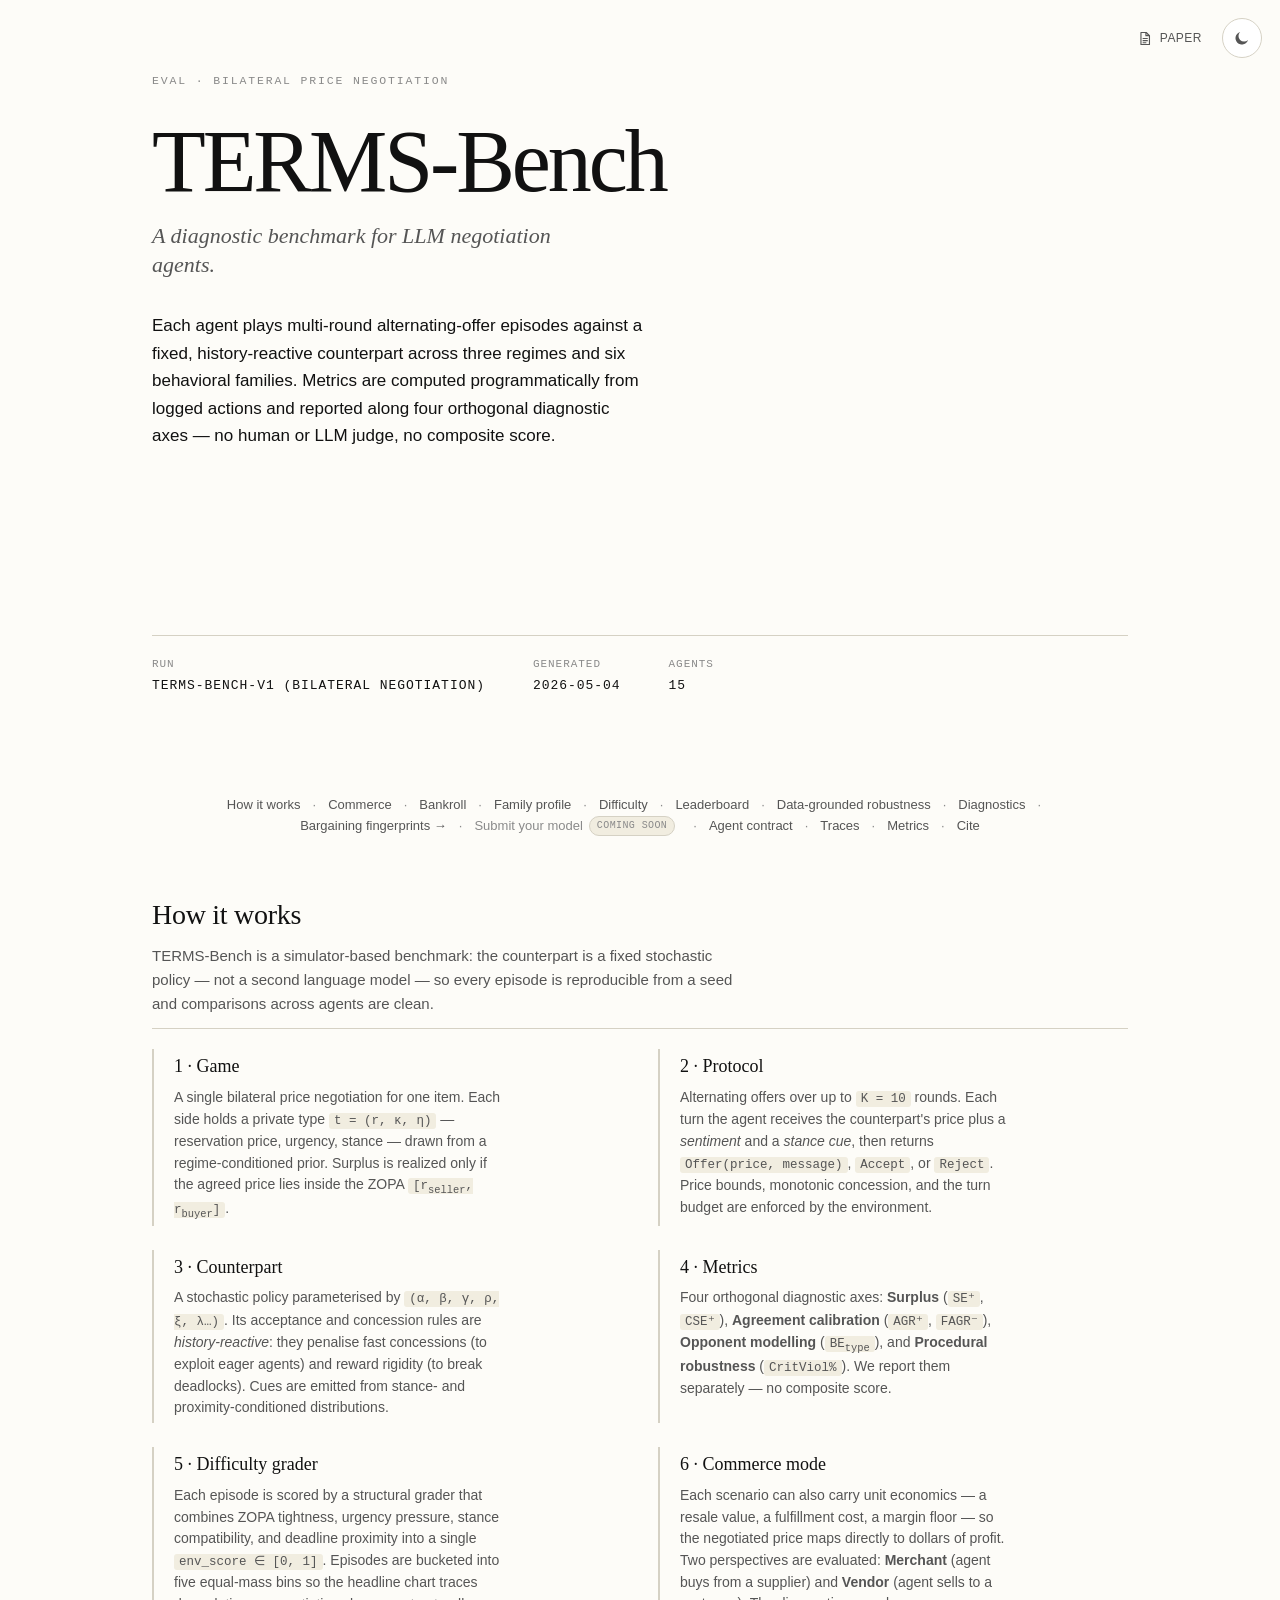
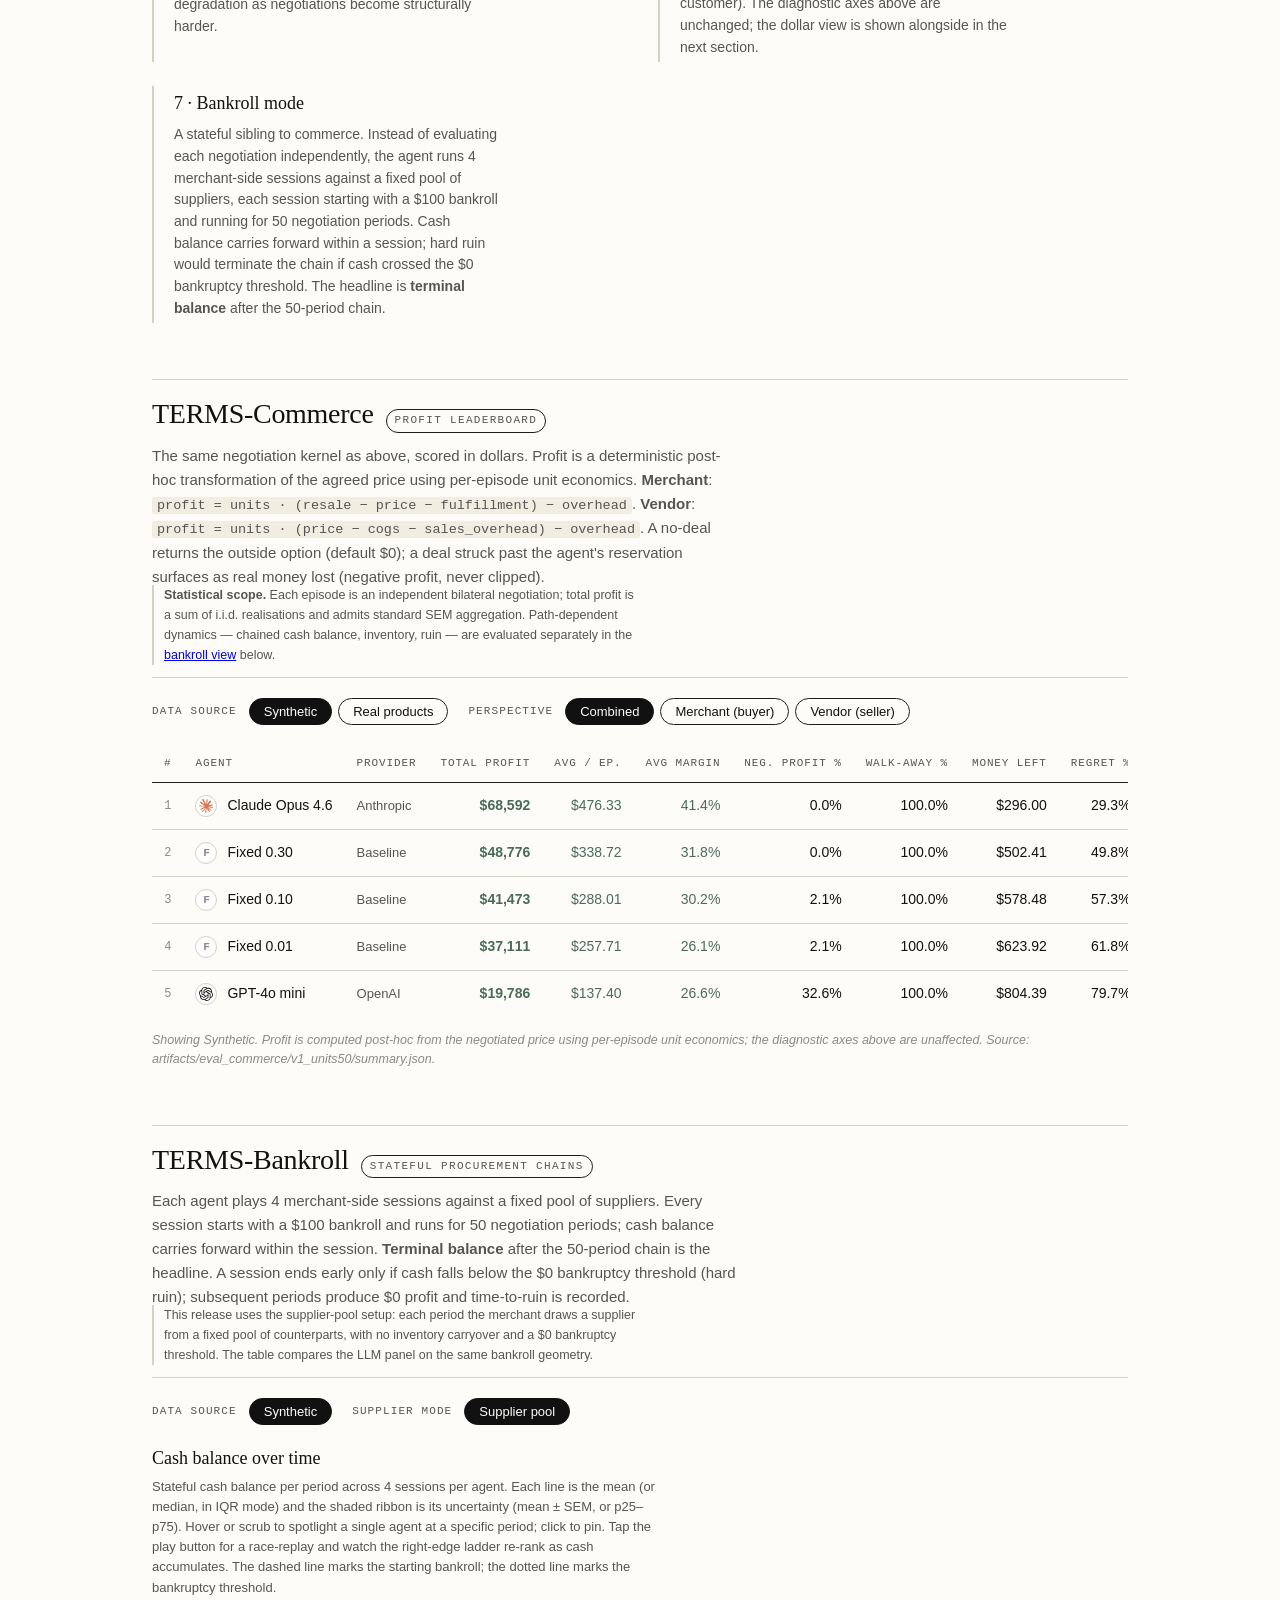
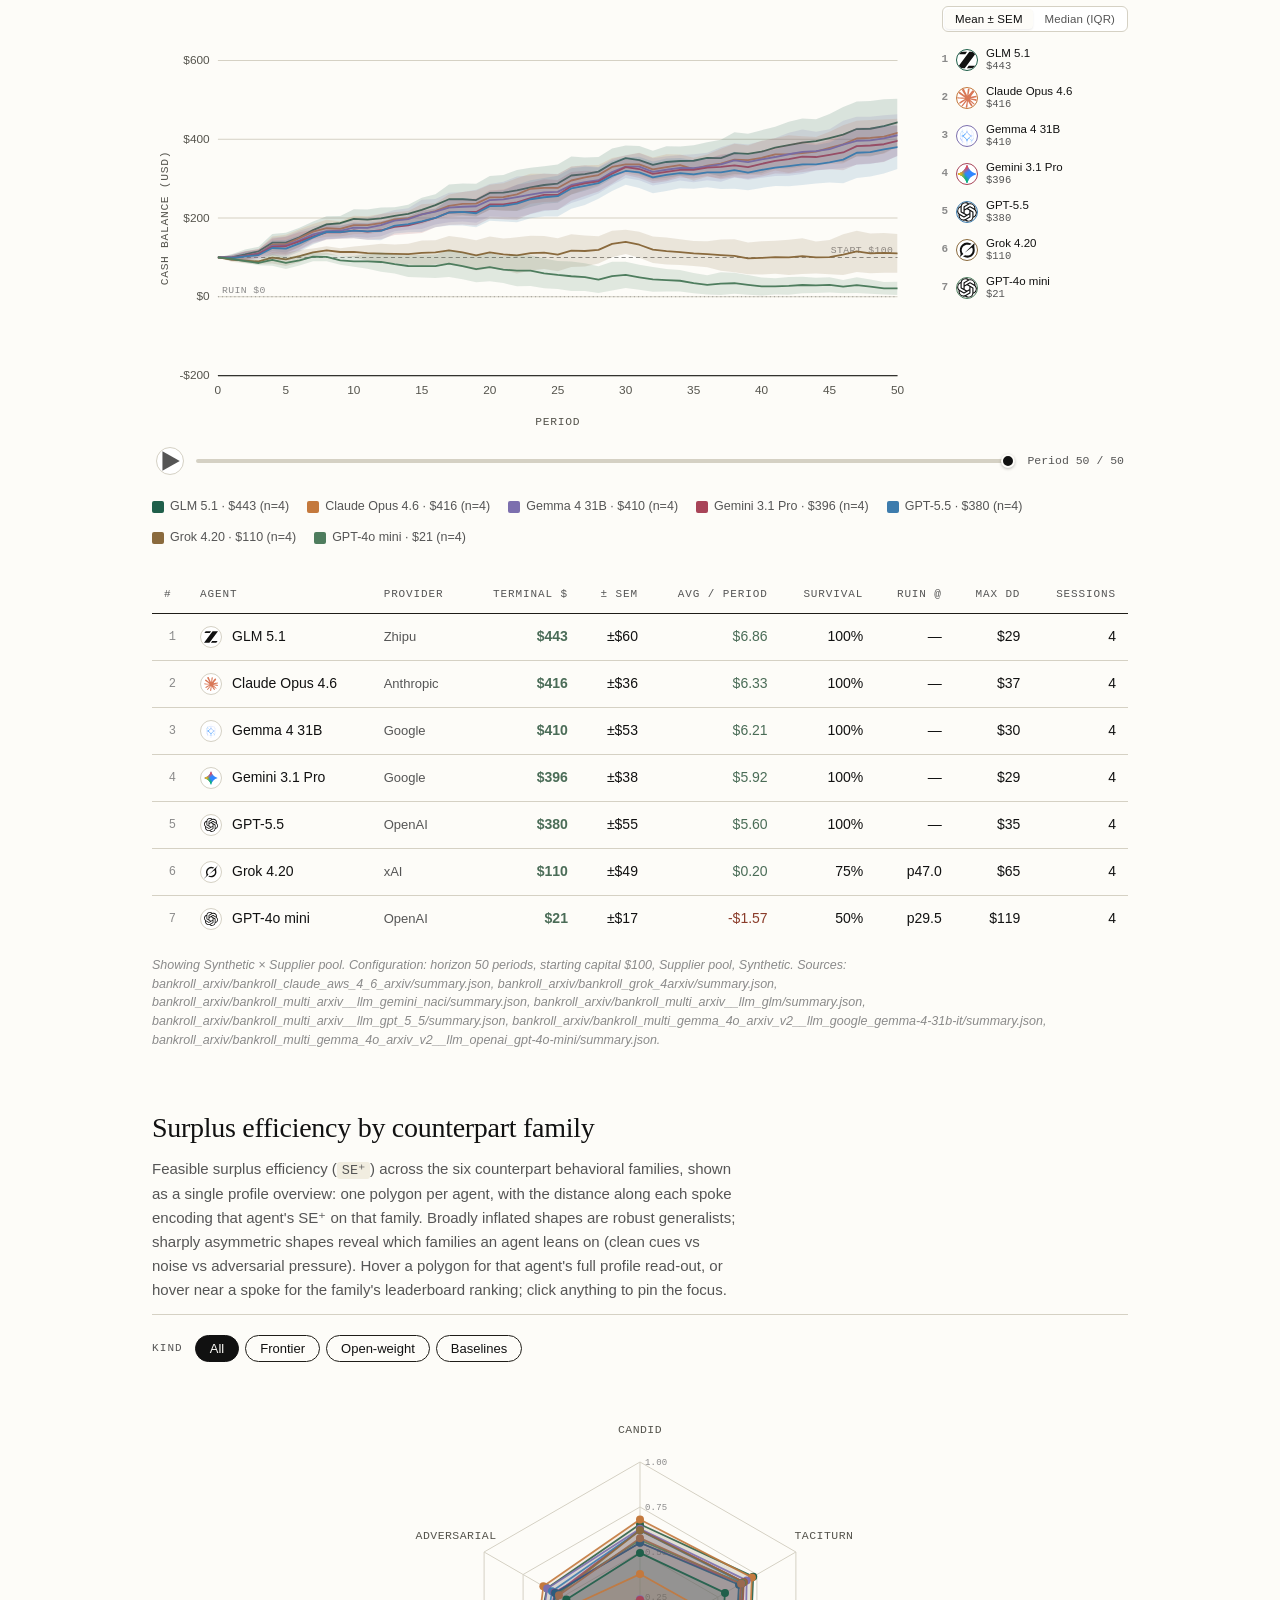
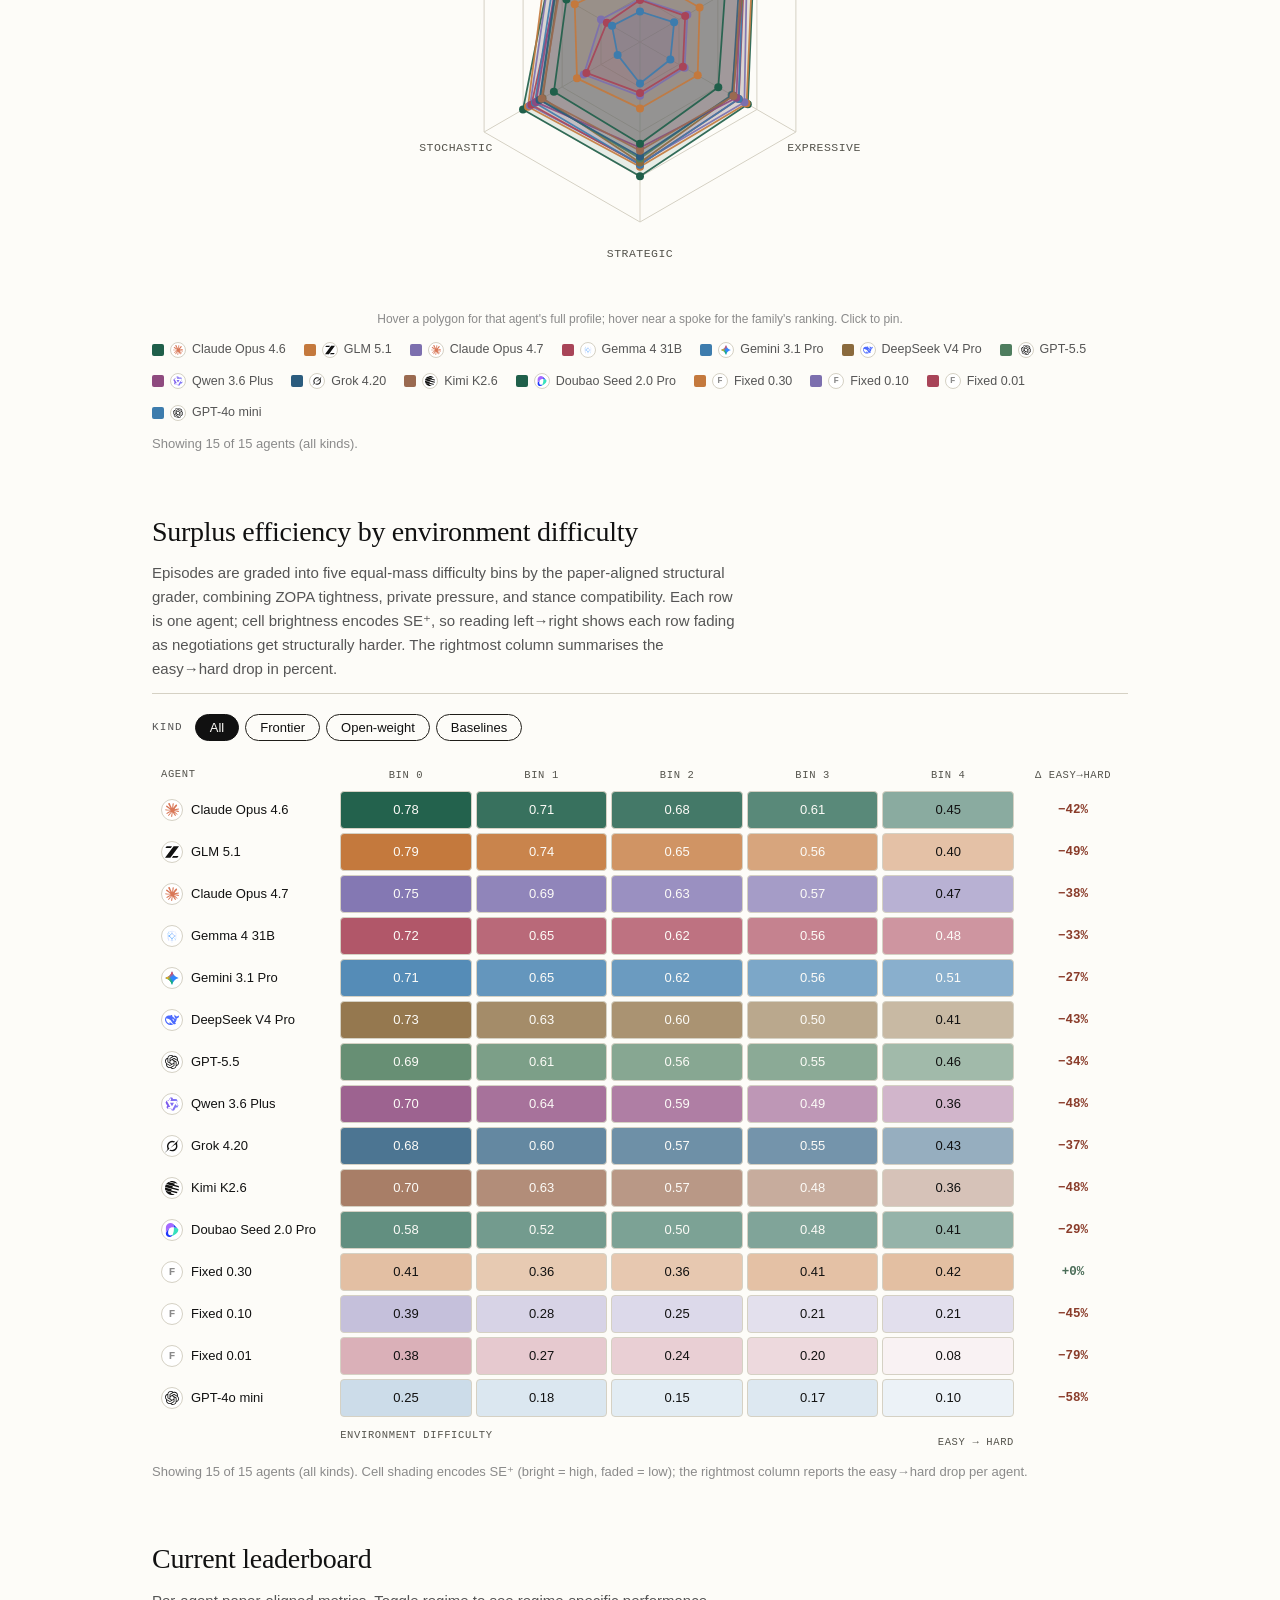
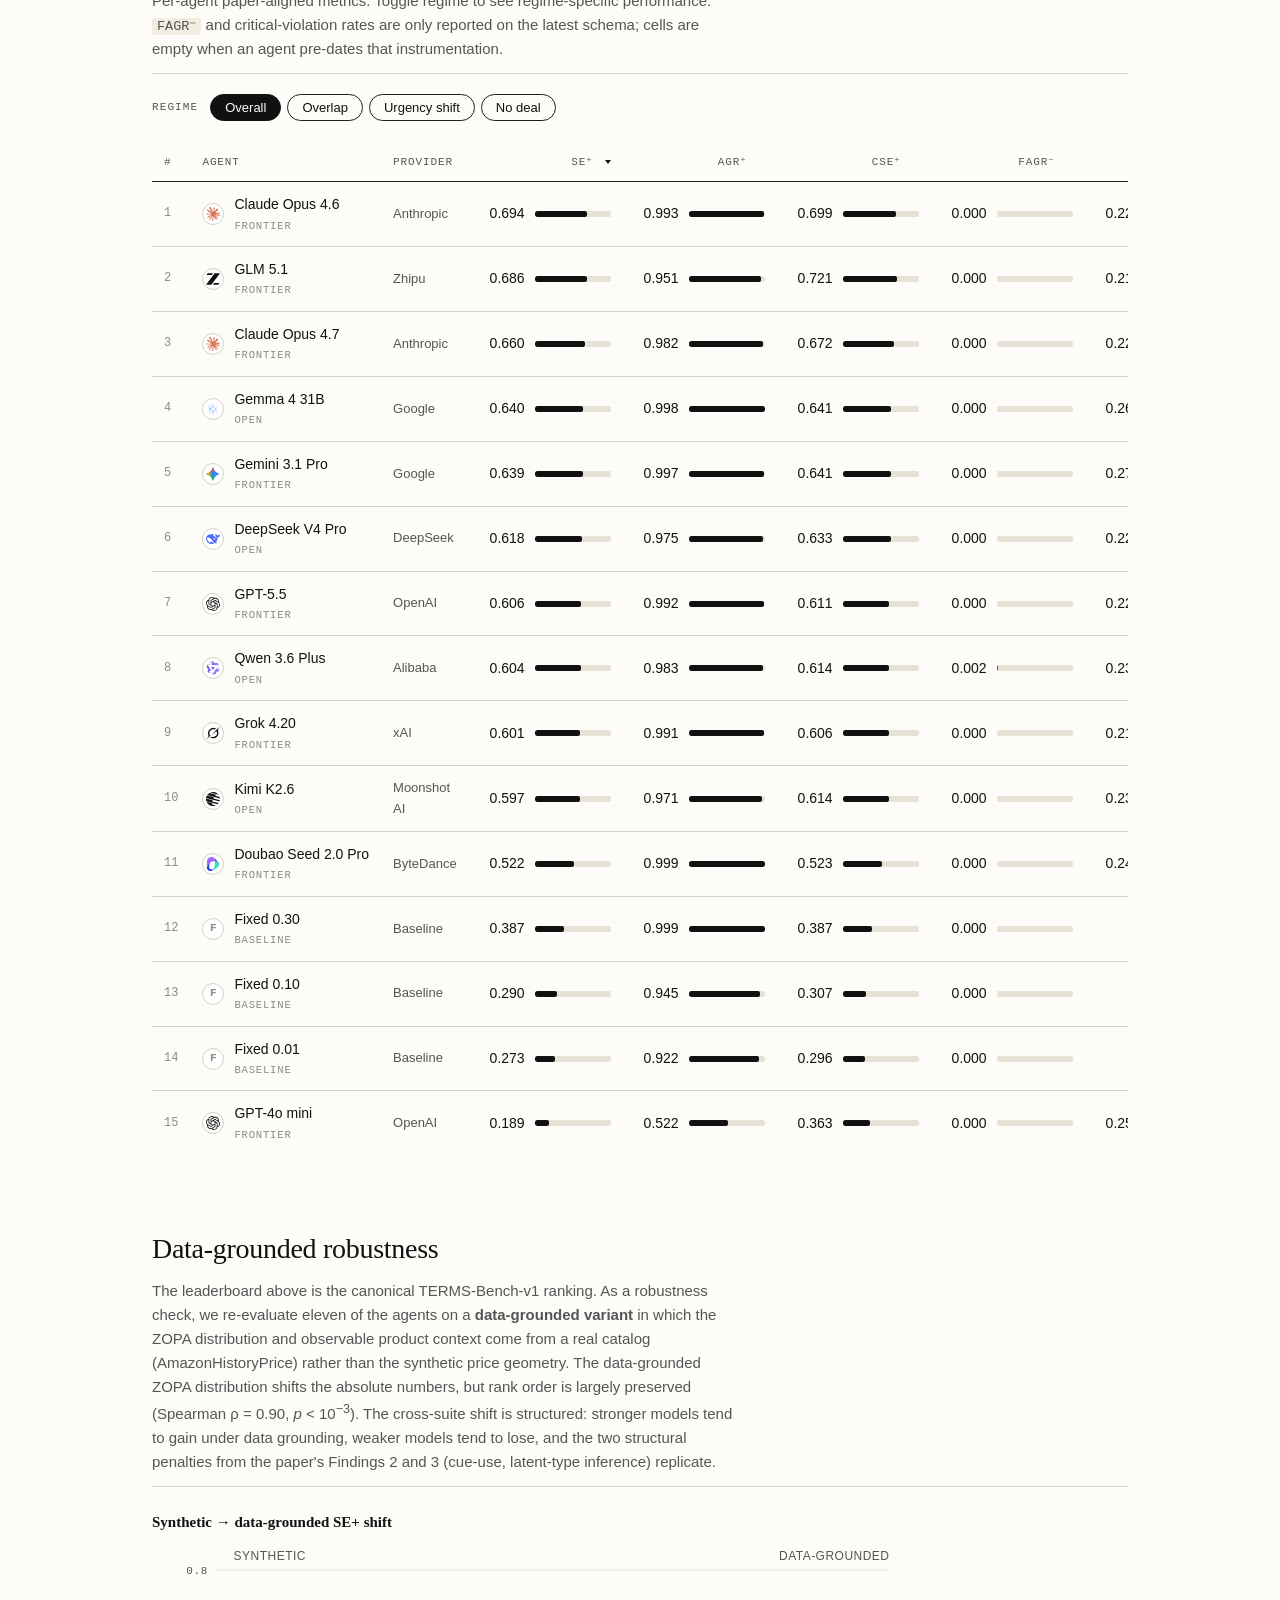
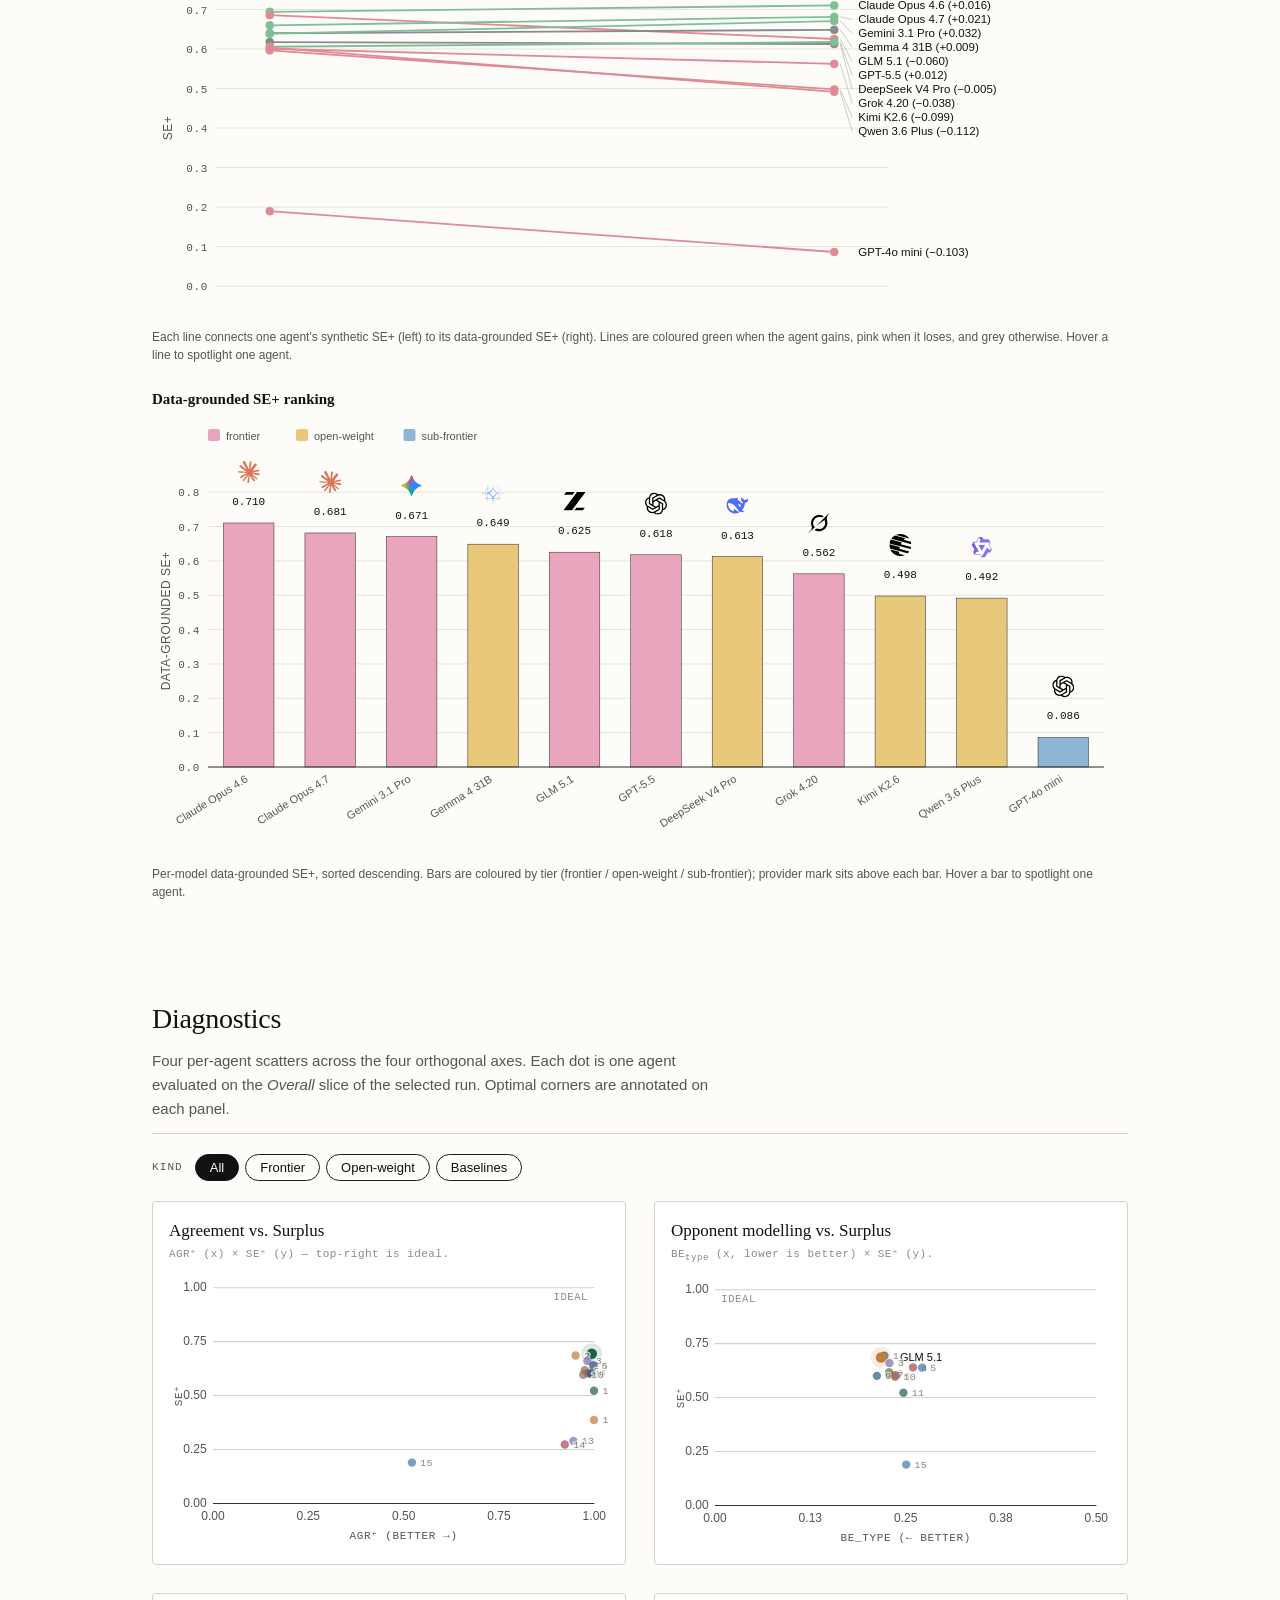
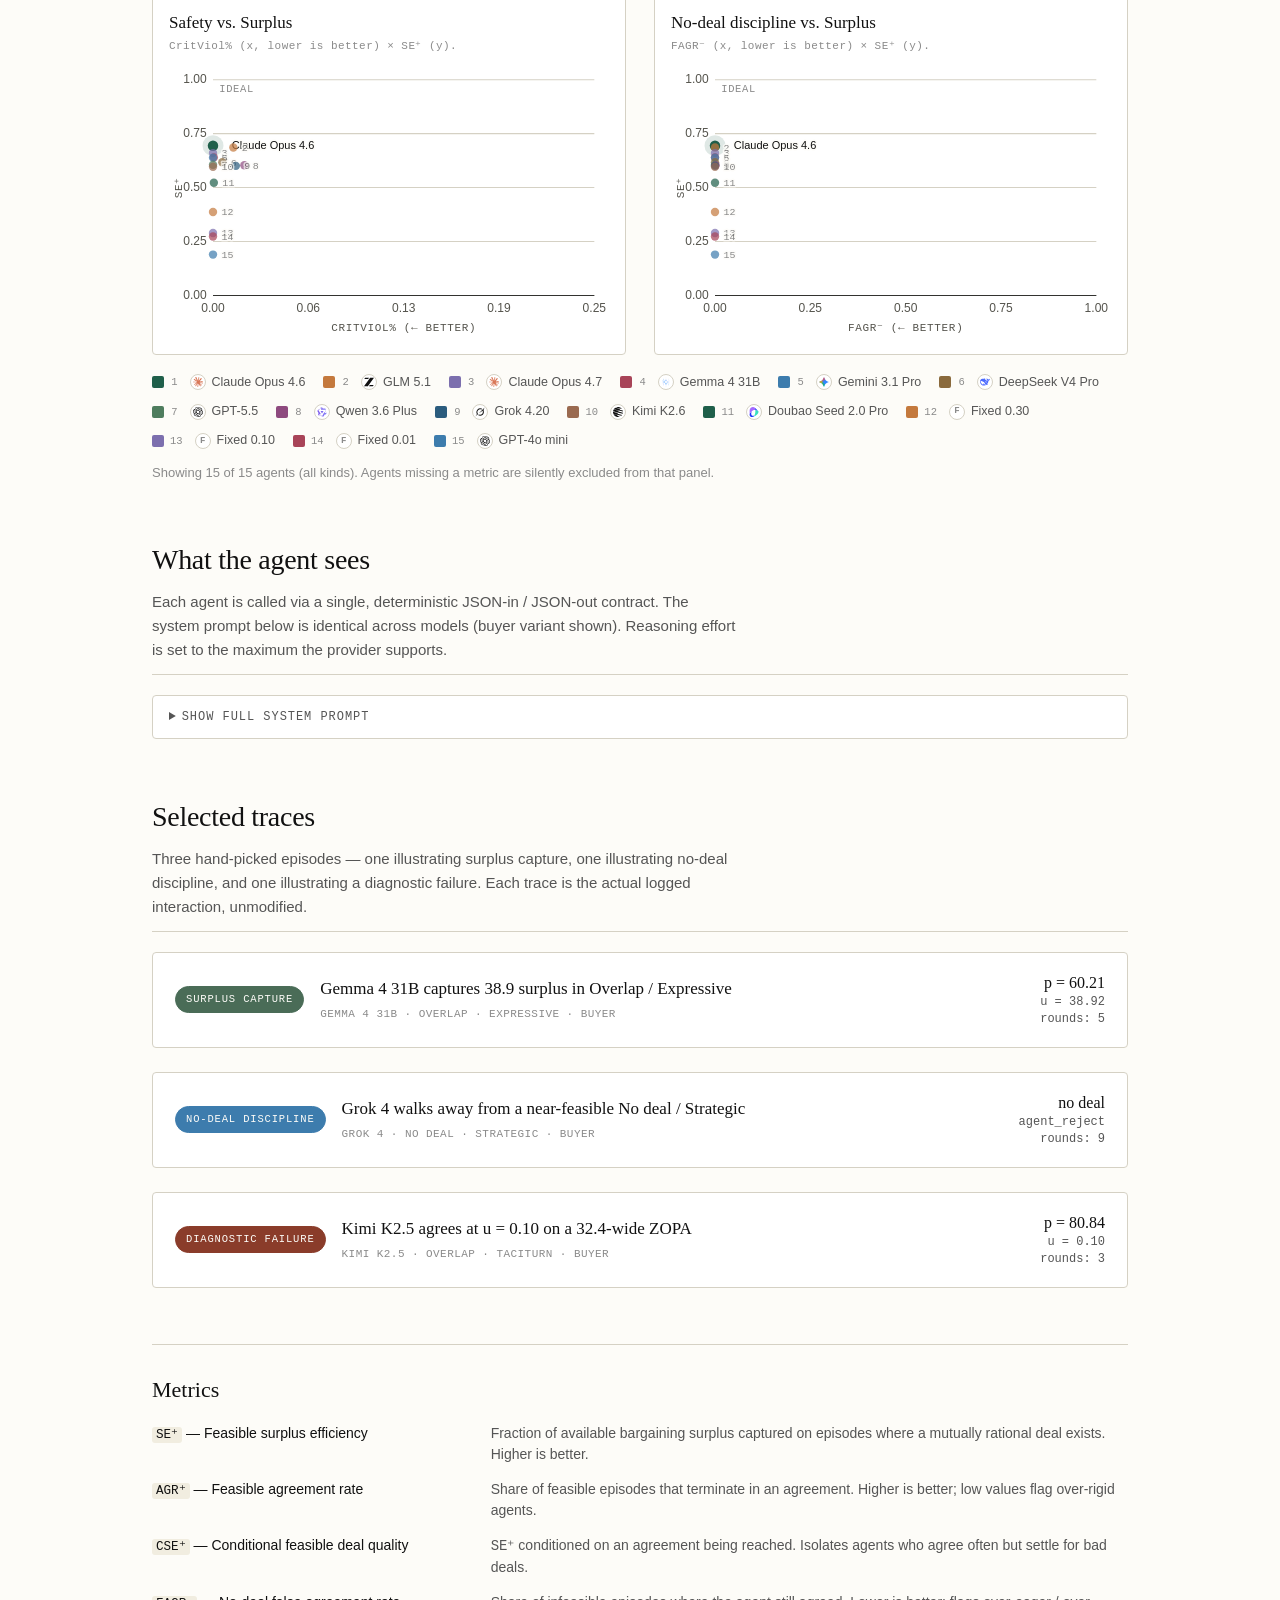
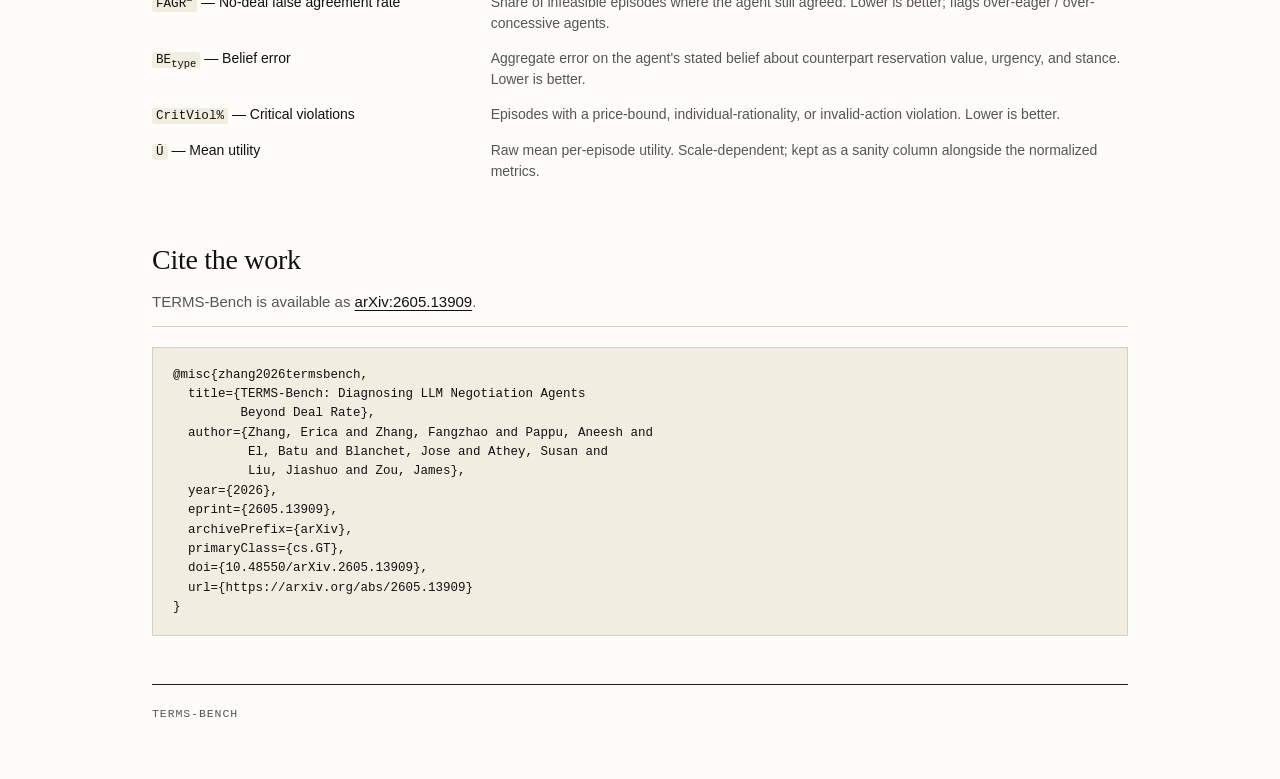
==== commit 8fdeb1bd: "Show all leaderboard rows" ====
--- a/index.html
+++ b/index.html
@@ -663,6 +663,6 @@
   <script src="commerce_data.js" onerror="window.__TERMS_COMMERCE_MISSING=true"></script>
   <!-- Optional: bankroll_data.js — same pattern as commerce_data.js. -->
   <script src="bankroll_data.js?v=20260512-bankroll-arxiv" onerror="window.__TERMS_BANKROLL_MISSING=true"></script>
-  <script src="app.js?v=20260512-footer-clean"></script>
+  <script src="app.js?v=20260516-full-leaderboard"></script>
 </body>
 </html>
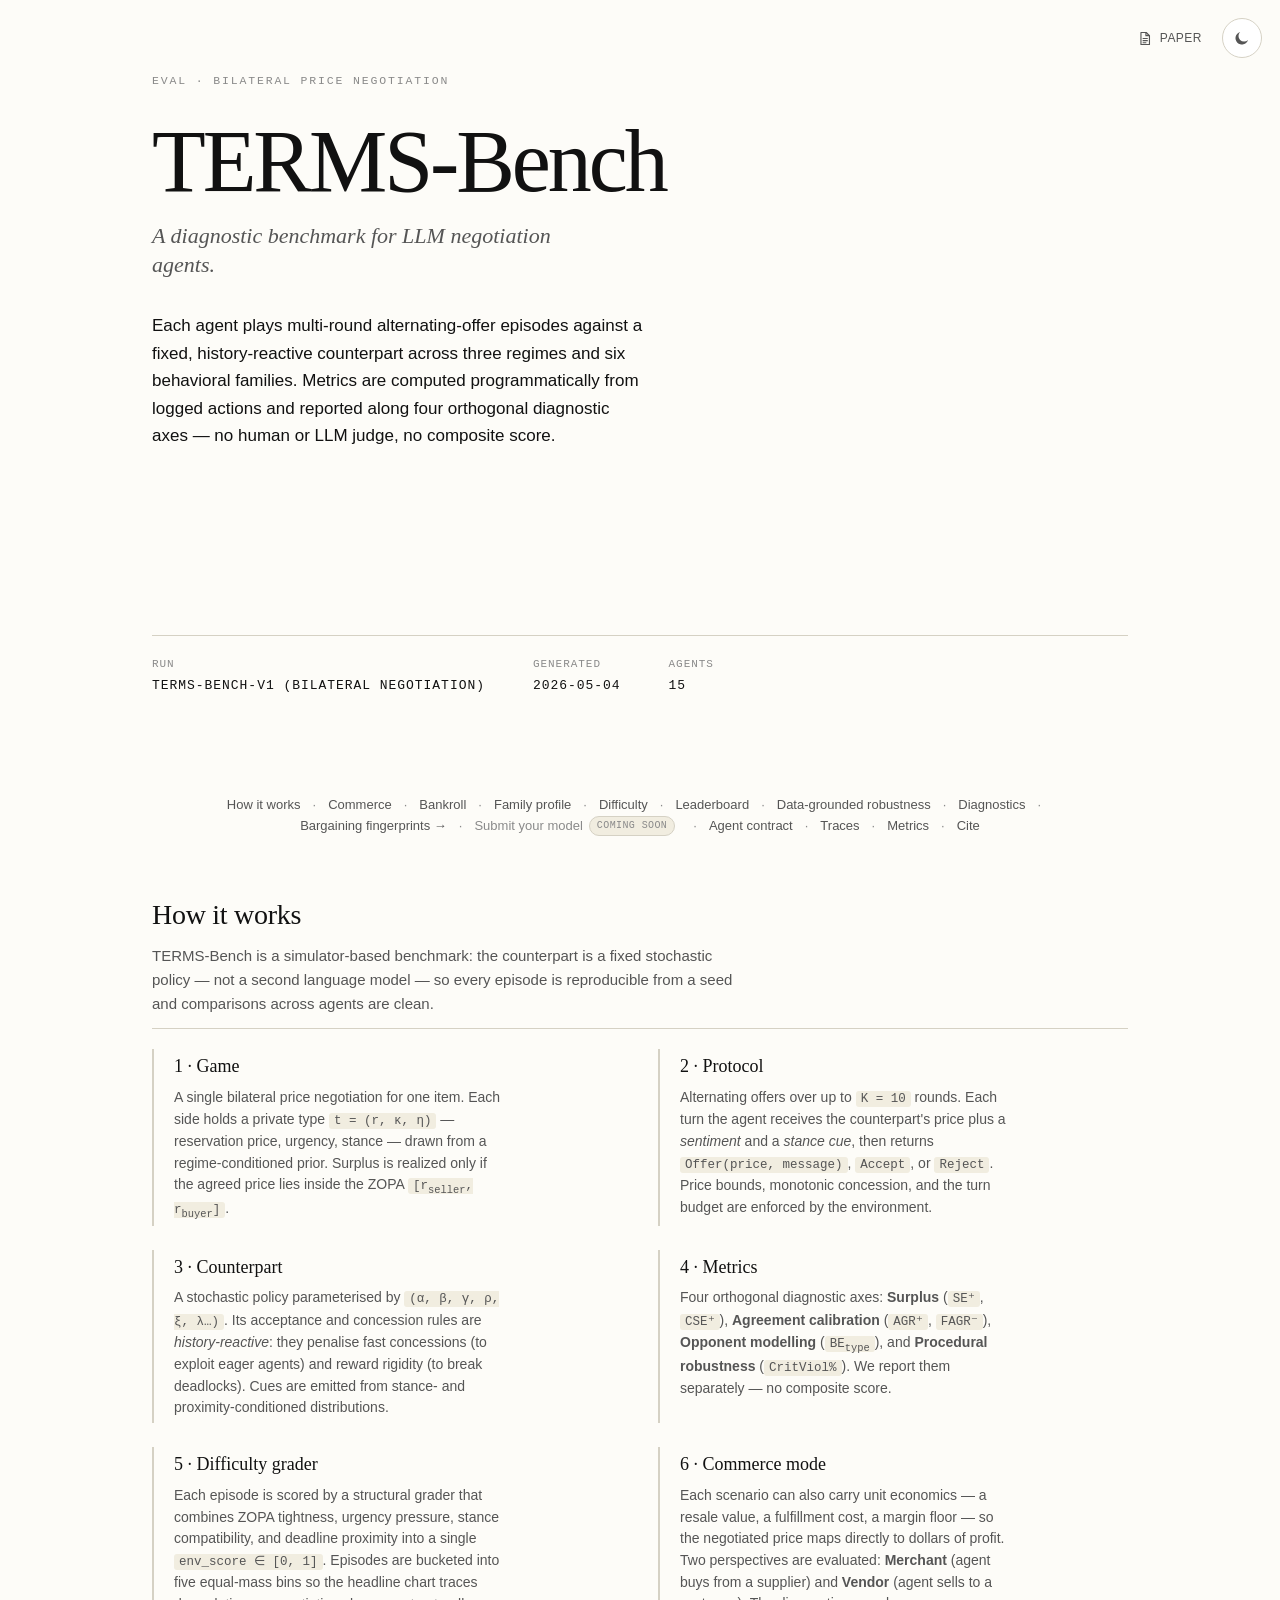
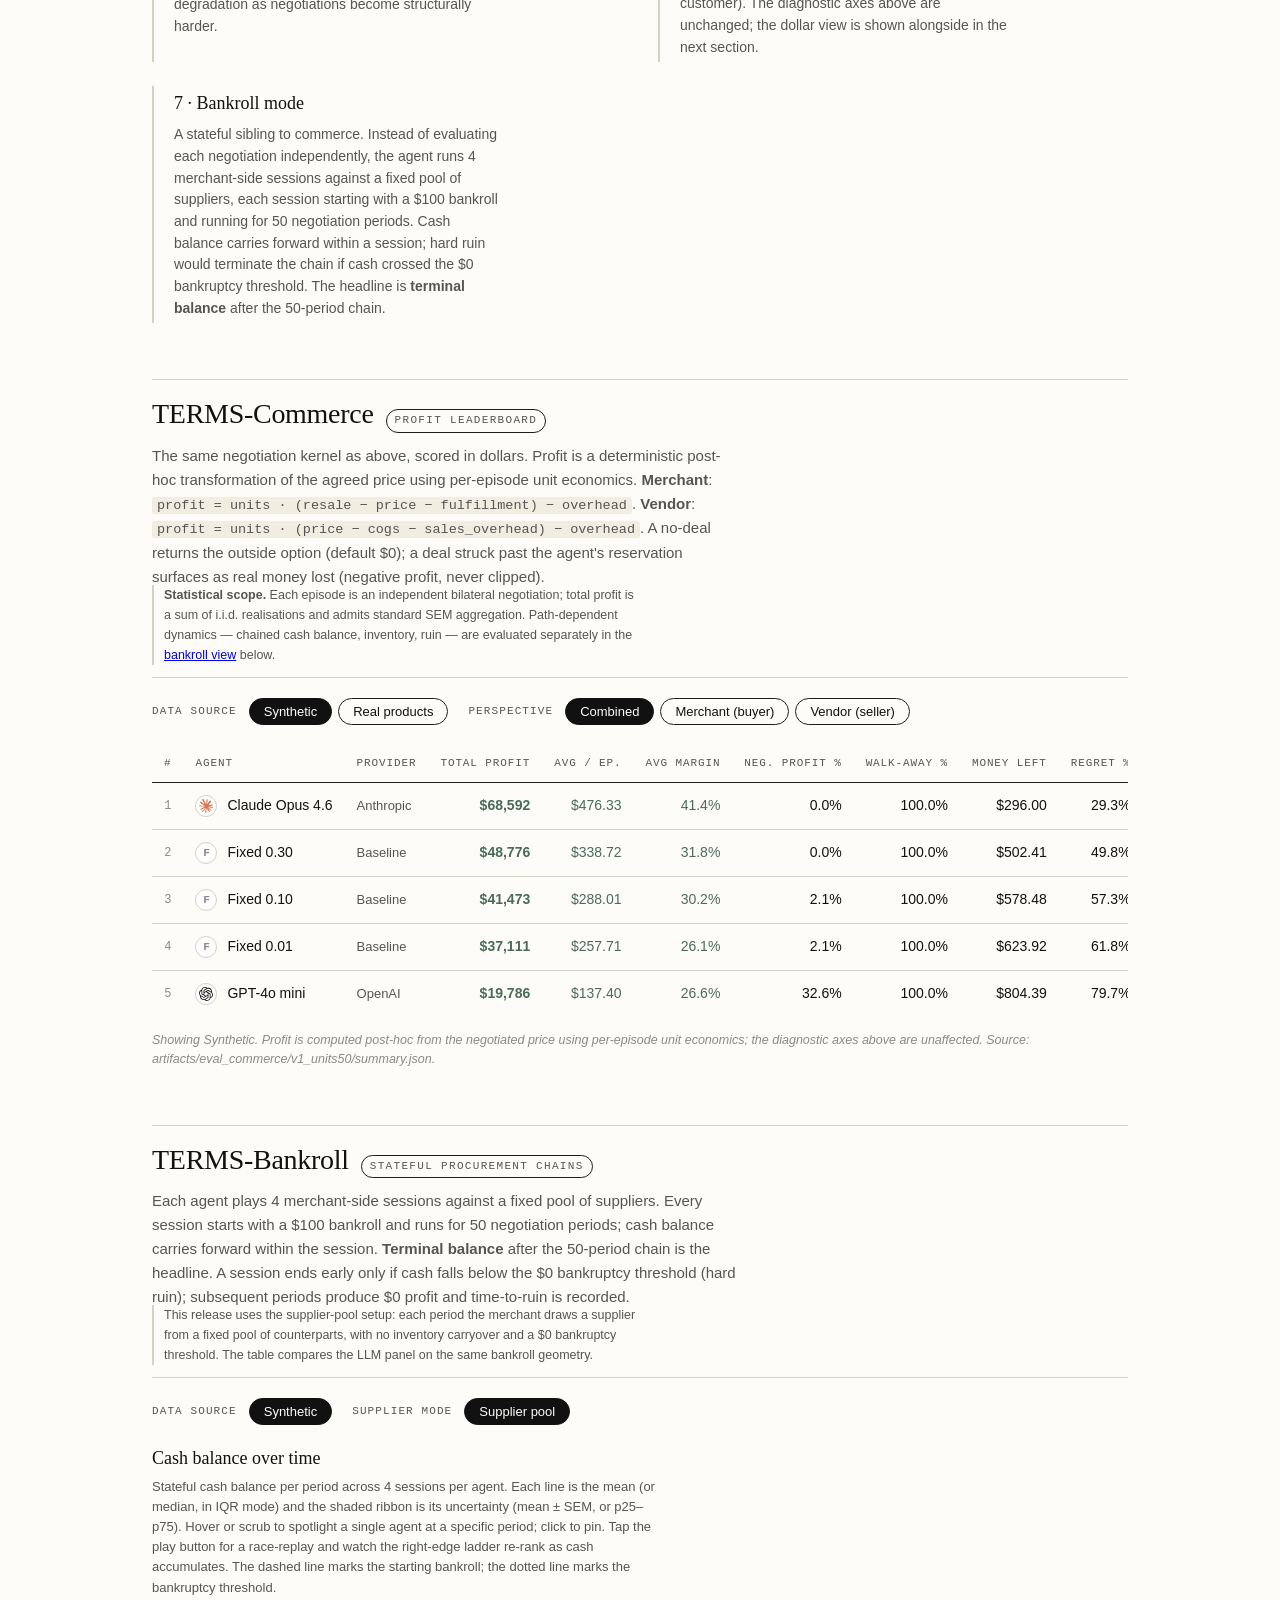
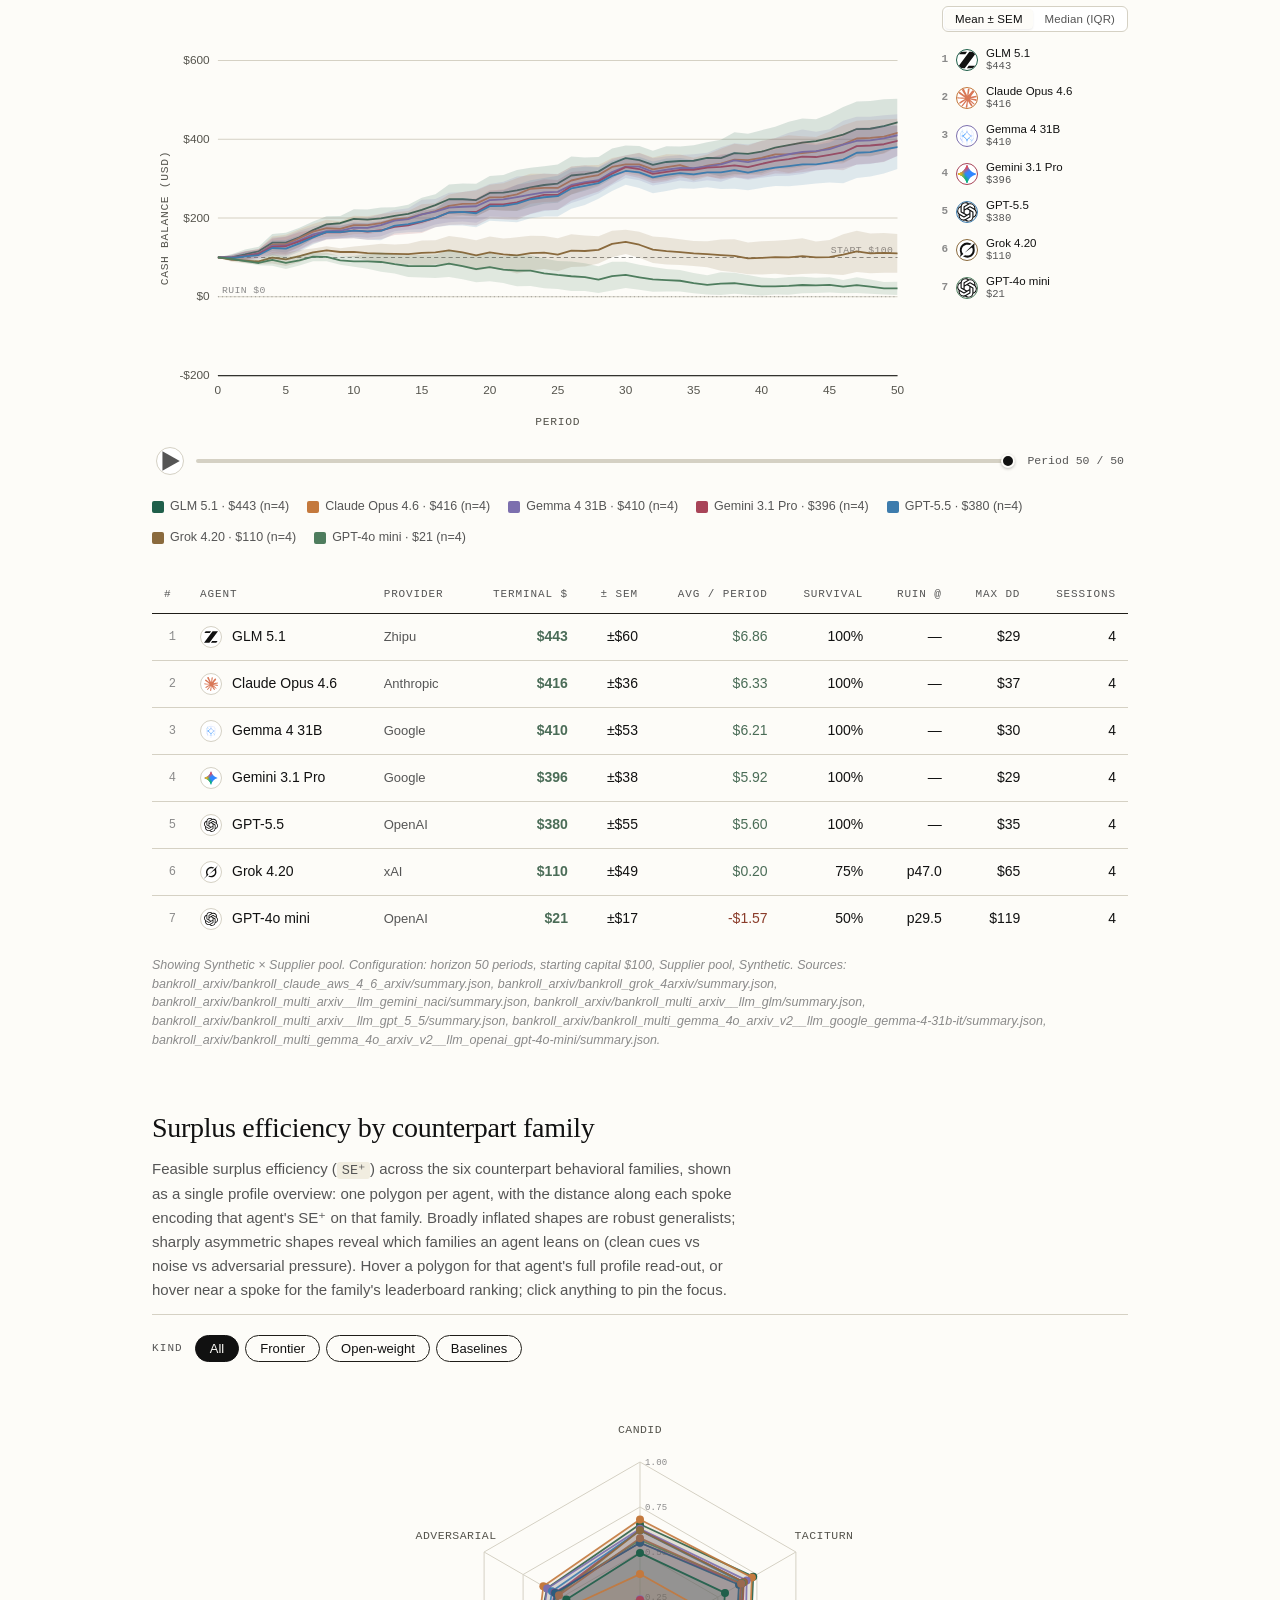
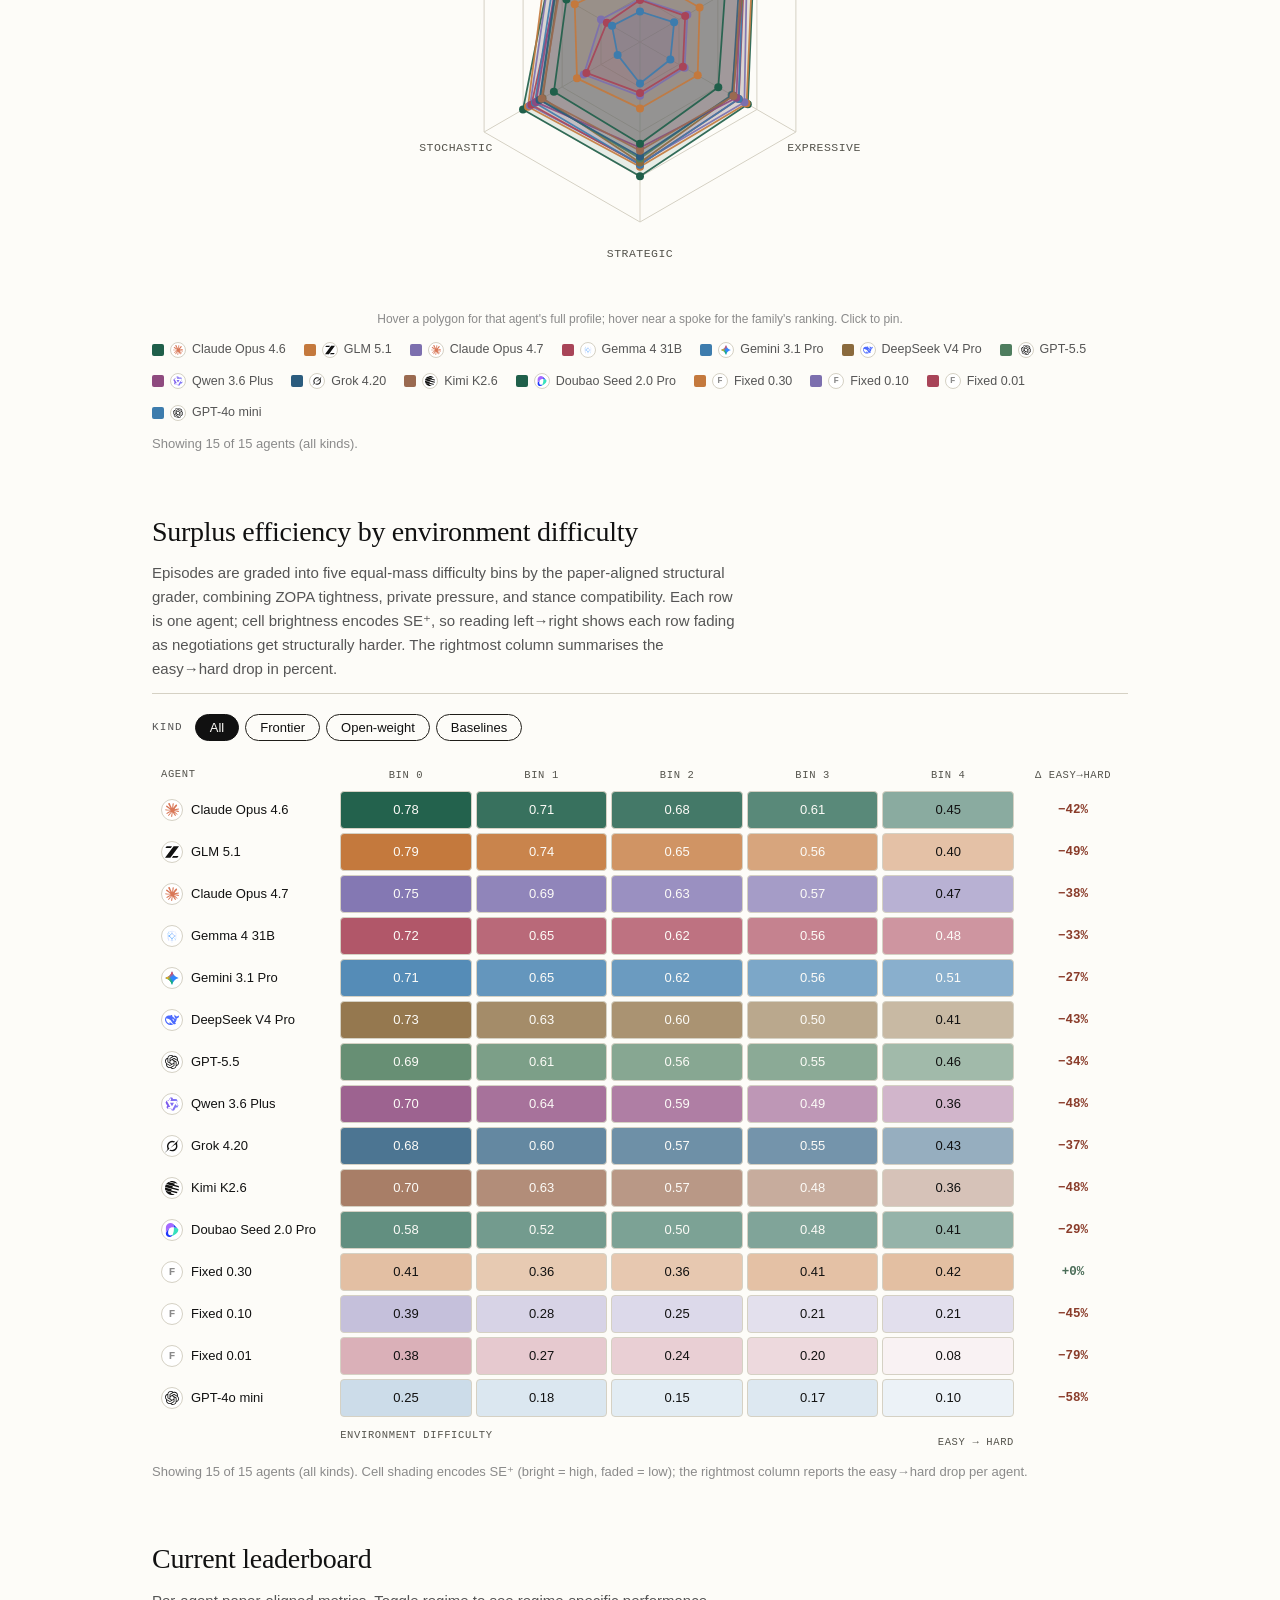
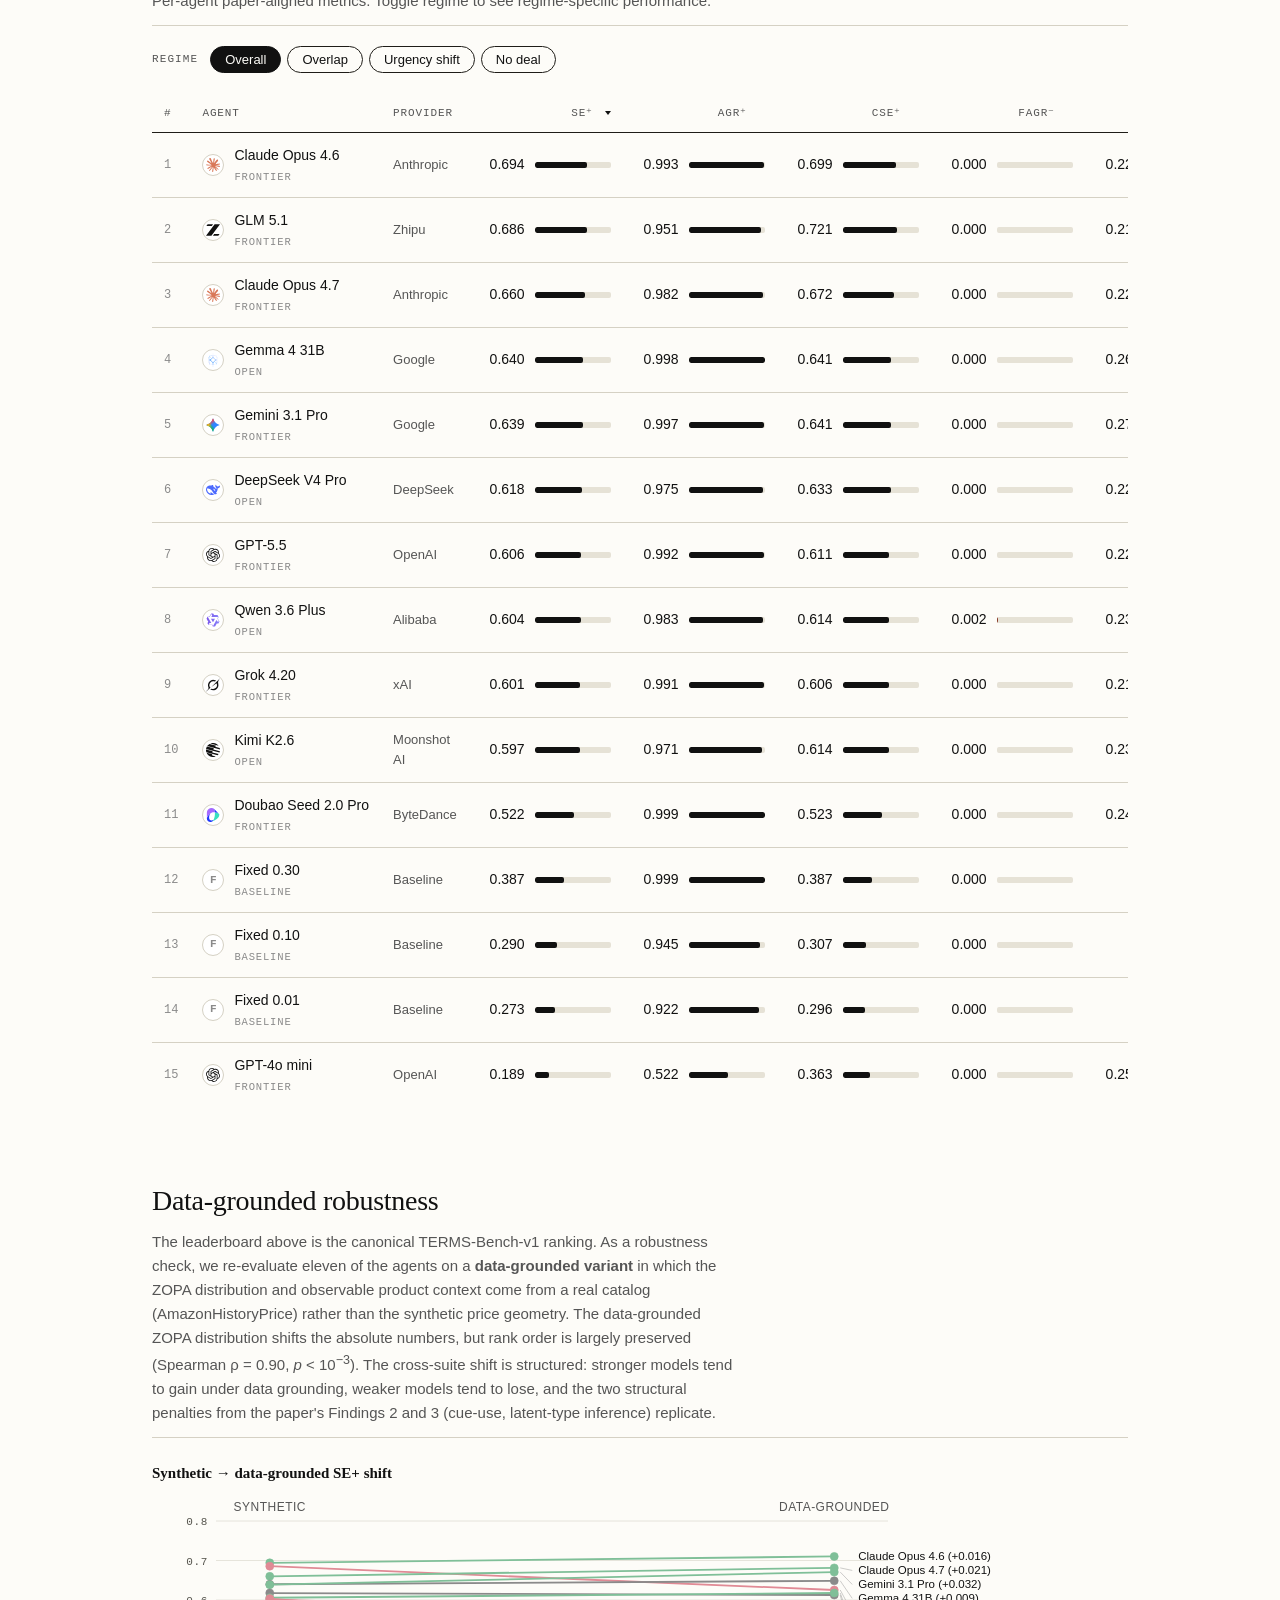
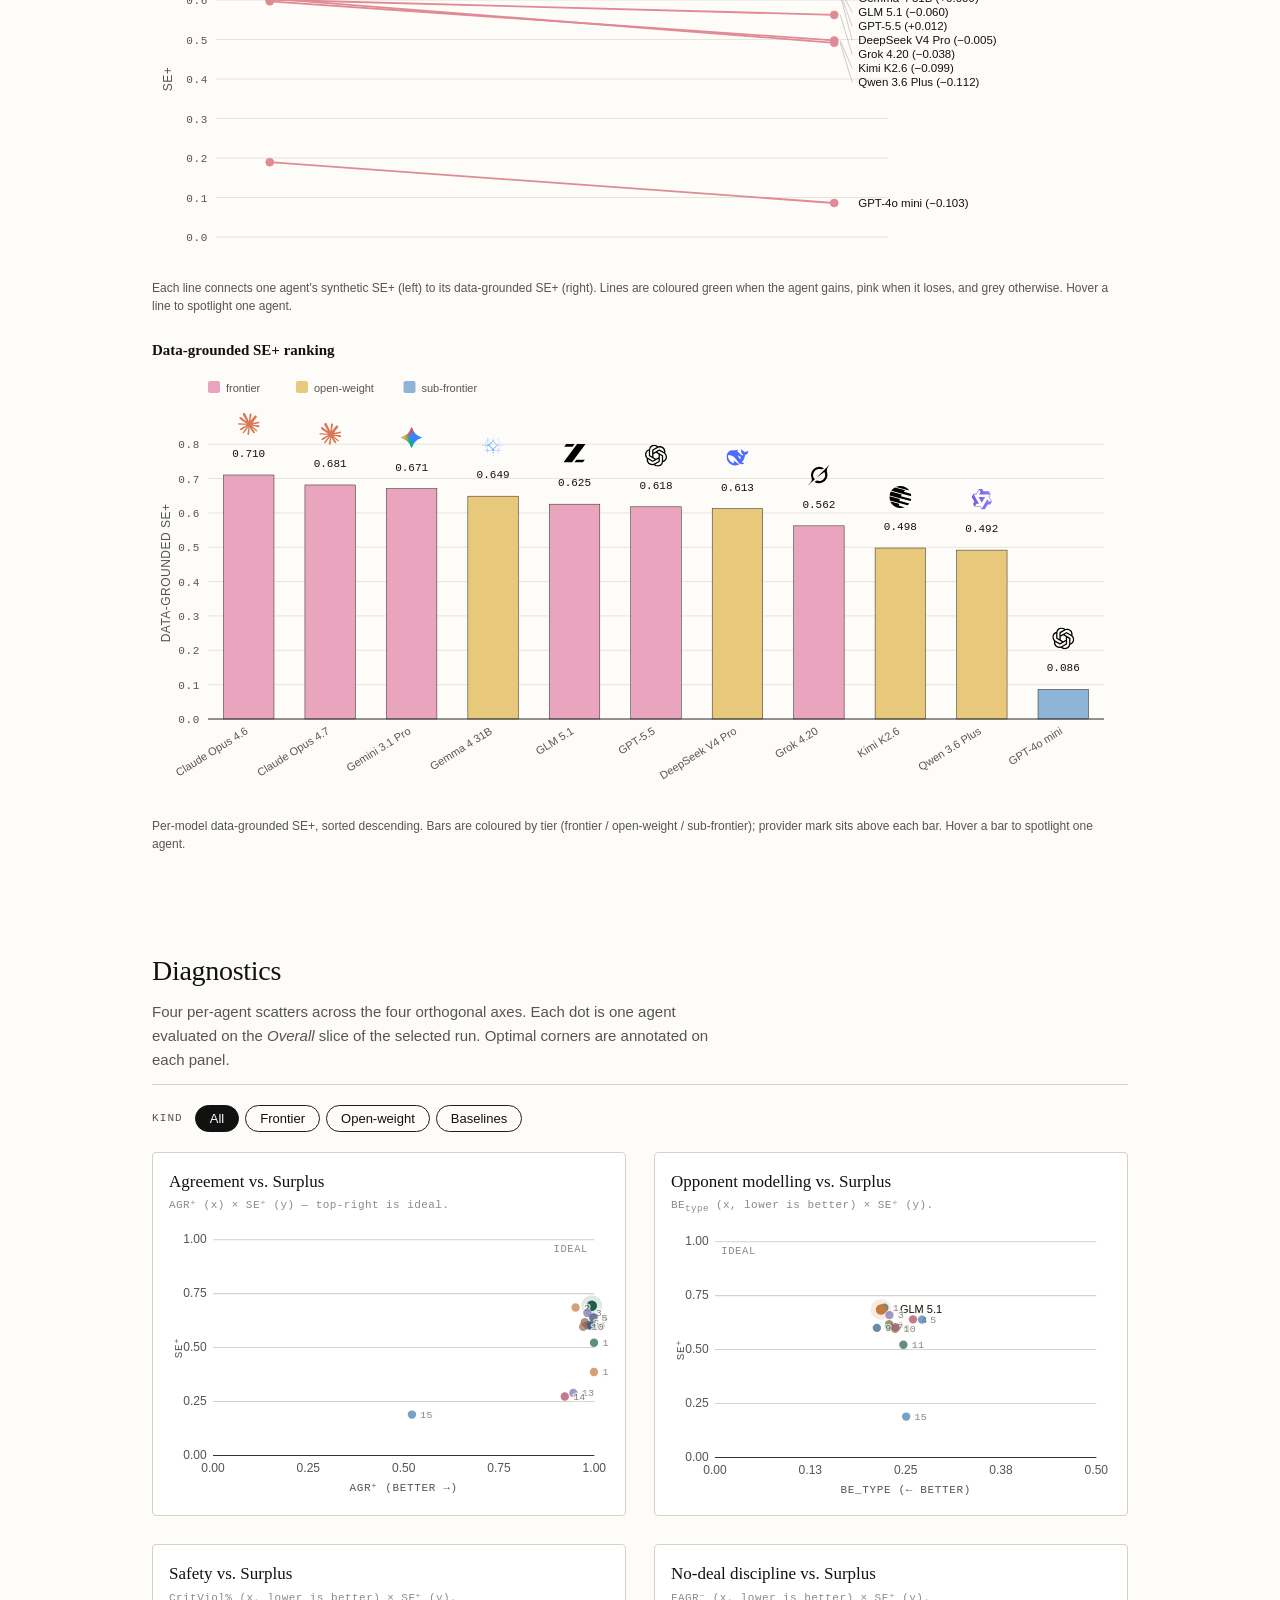
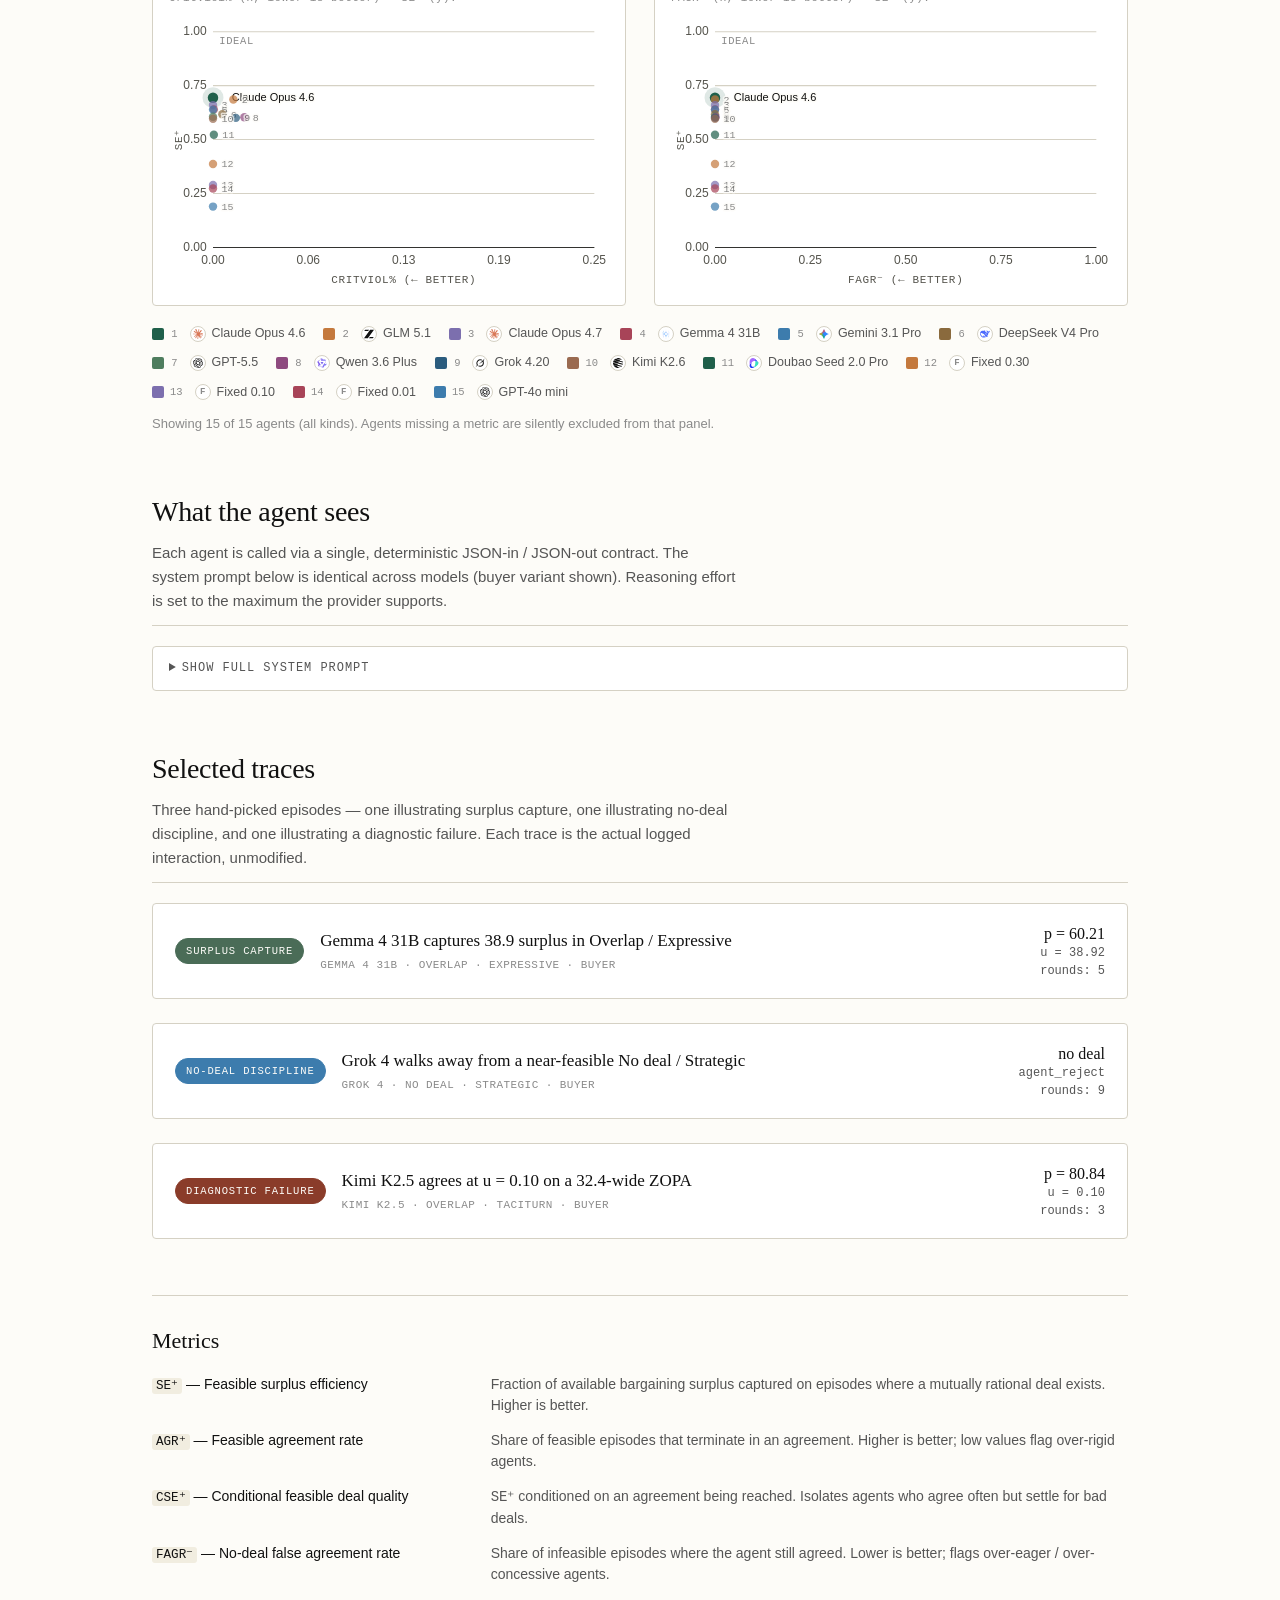
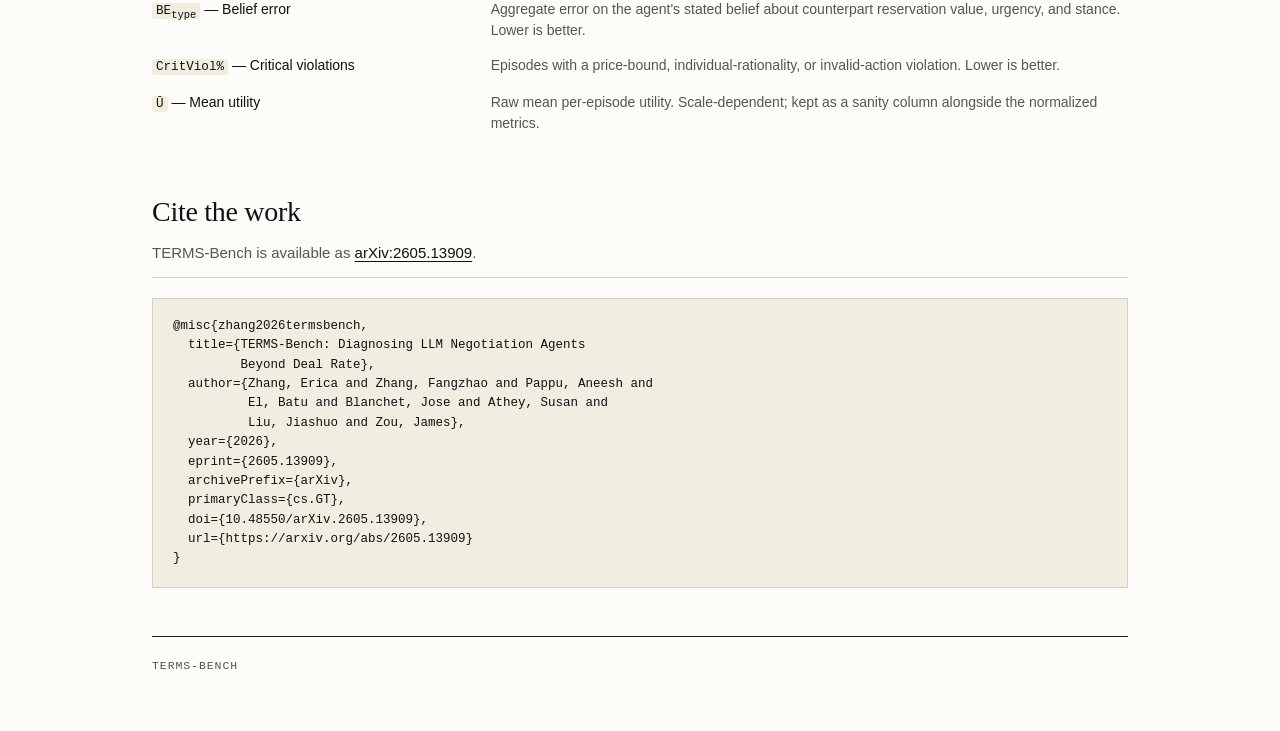
==== commit ac99ad5e: "Trim leaderboard caption" ====
--- a/index.html
+++ b/index.html
@@ -415,9 +415,7 @@
         <h2>Current leaderboard</h2>
         <p class="section-caption">
           Per-agent paper-aligned metrics. Toggle regime to see regime-specific
-          performance. <code>FAGR⁻</code> and critical-violation rates are only
-          reported on the latest schema; cells are empty when an agent
-          pre-dates that instrumentation.
+          performance.
         </p>
       </header>
 
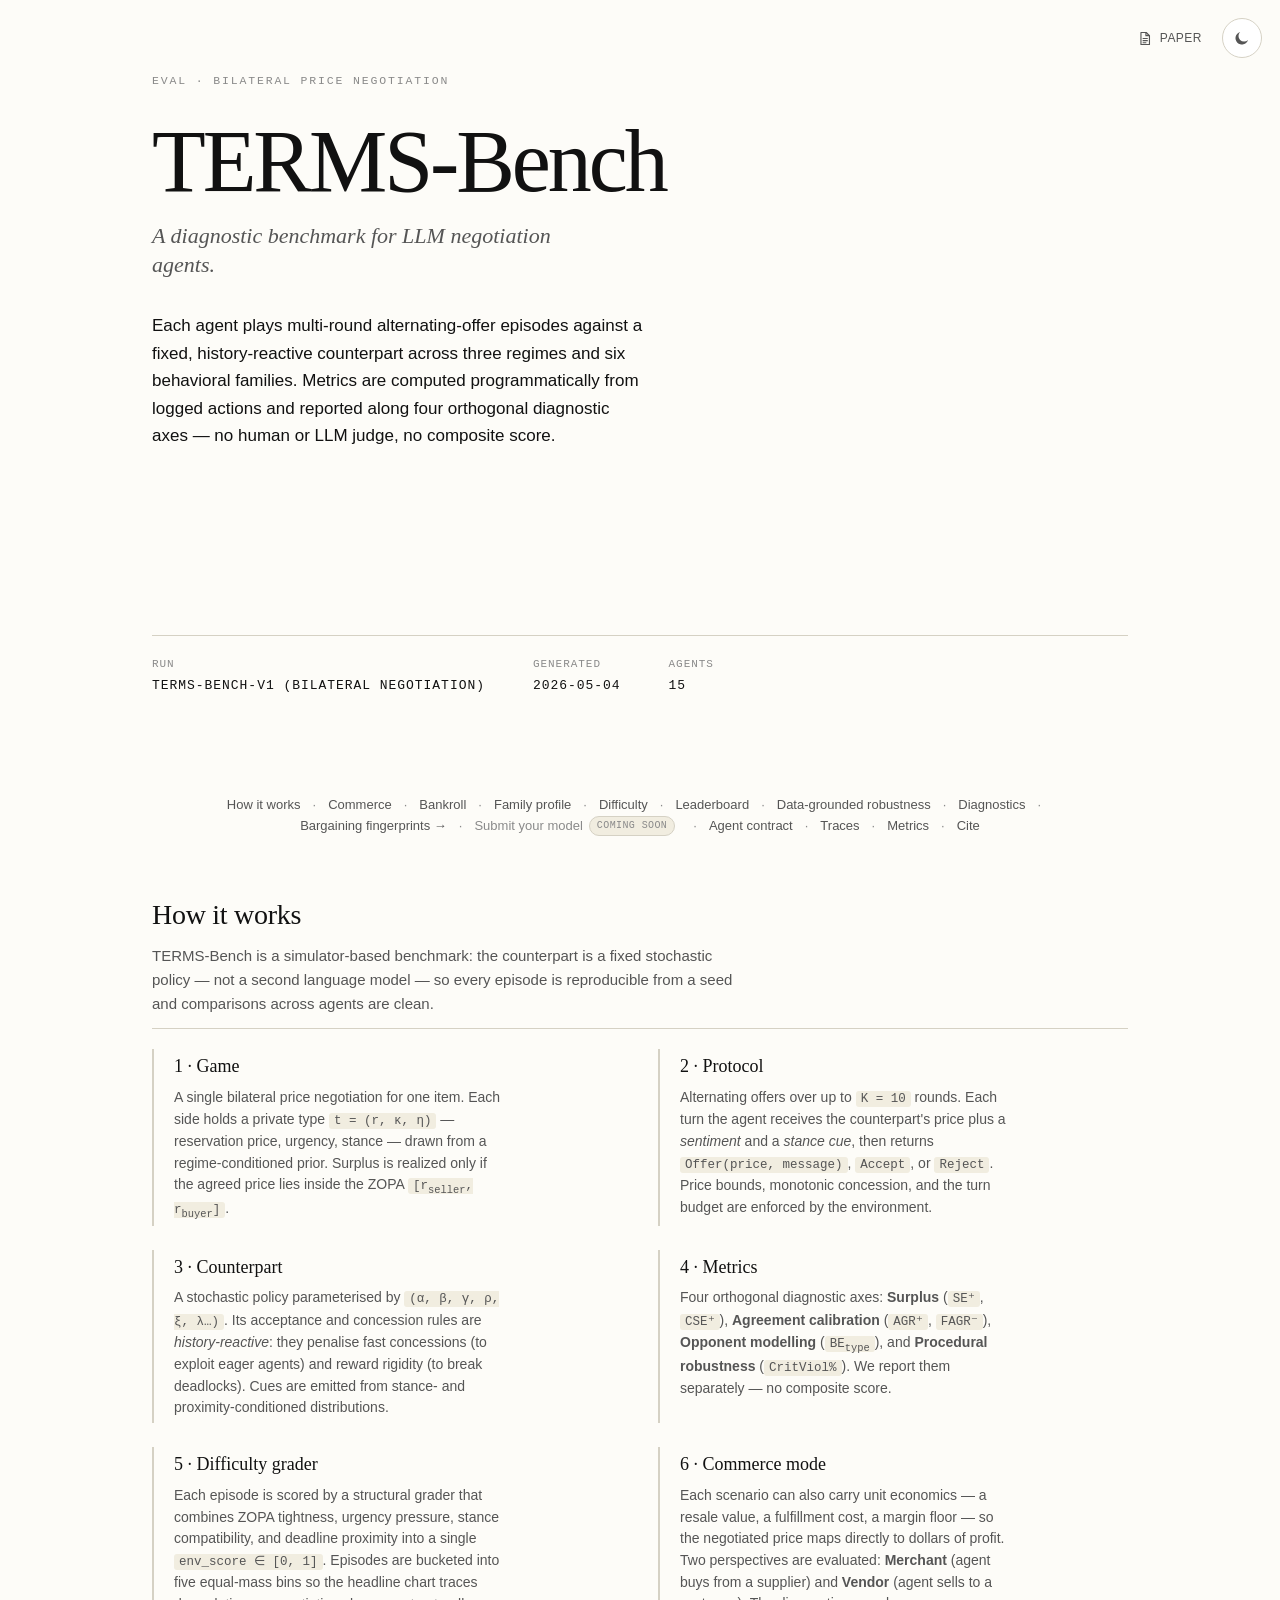
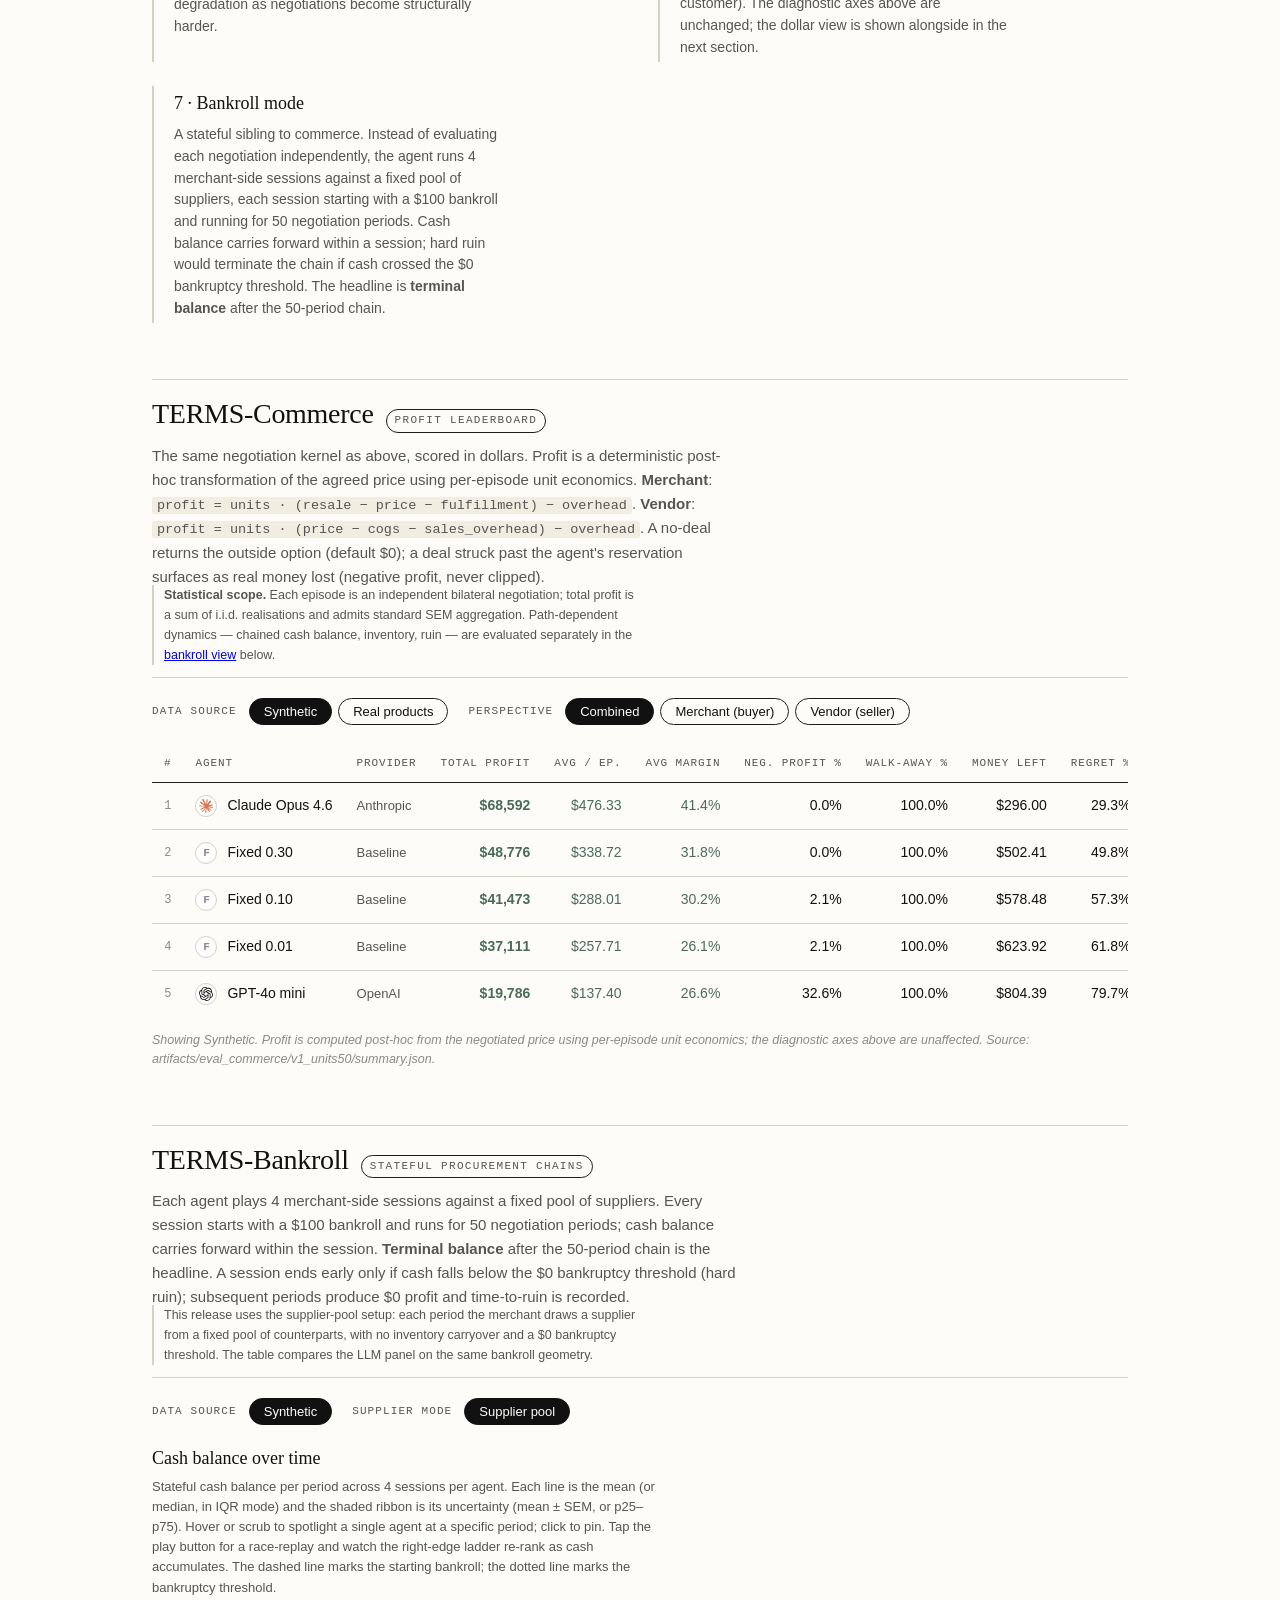
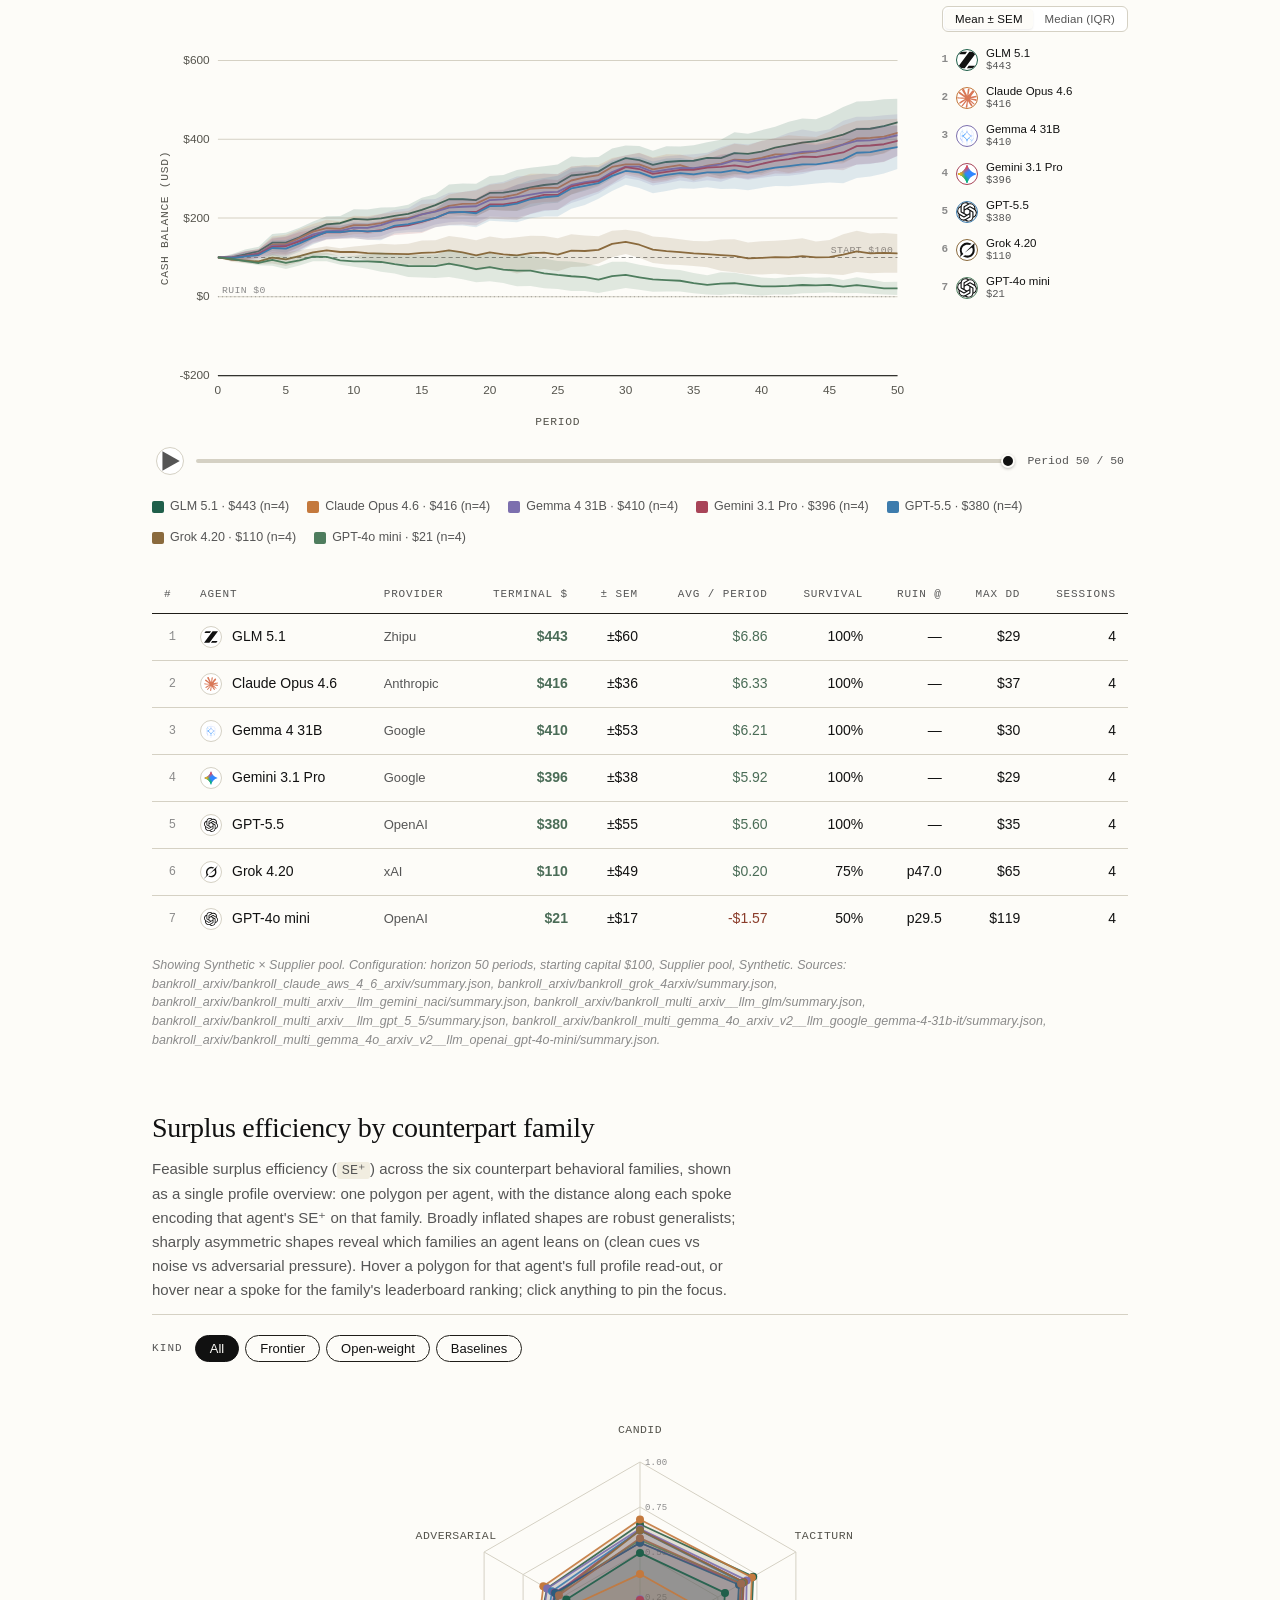
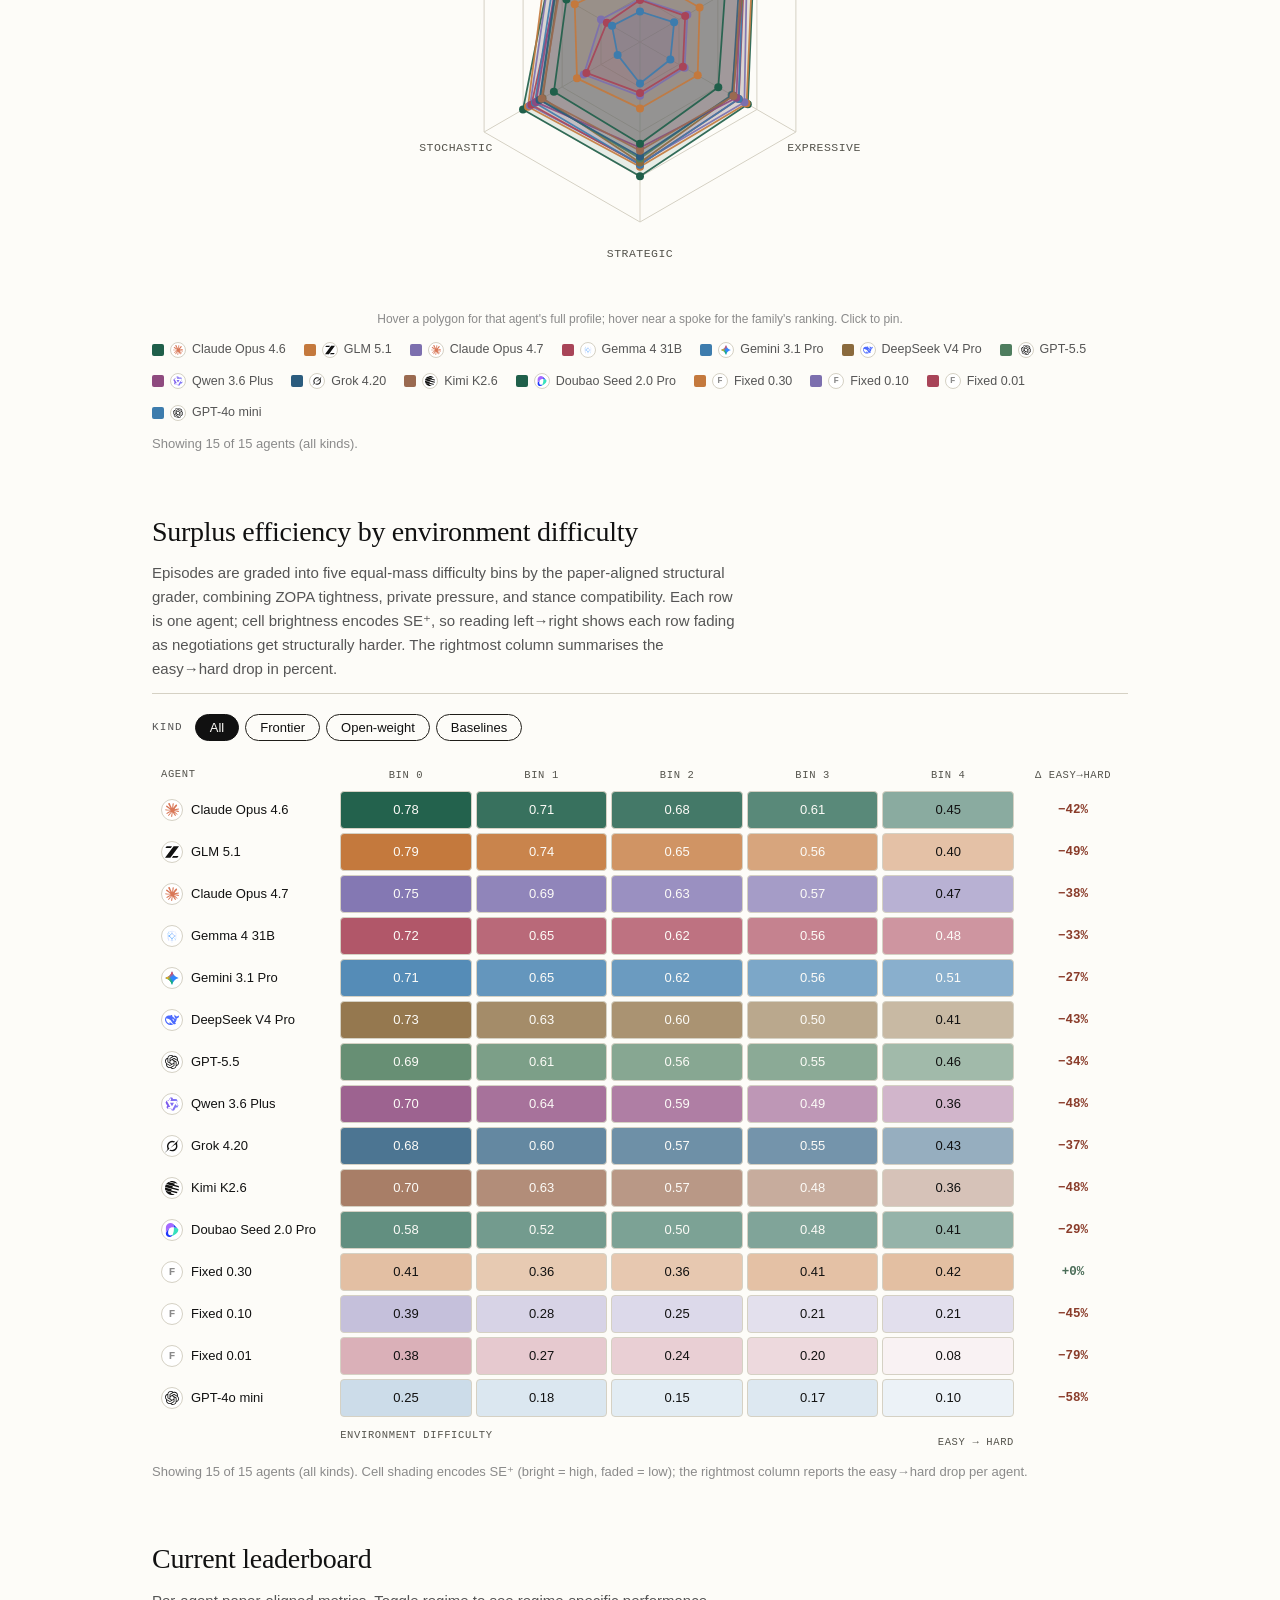
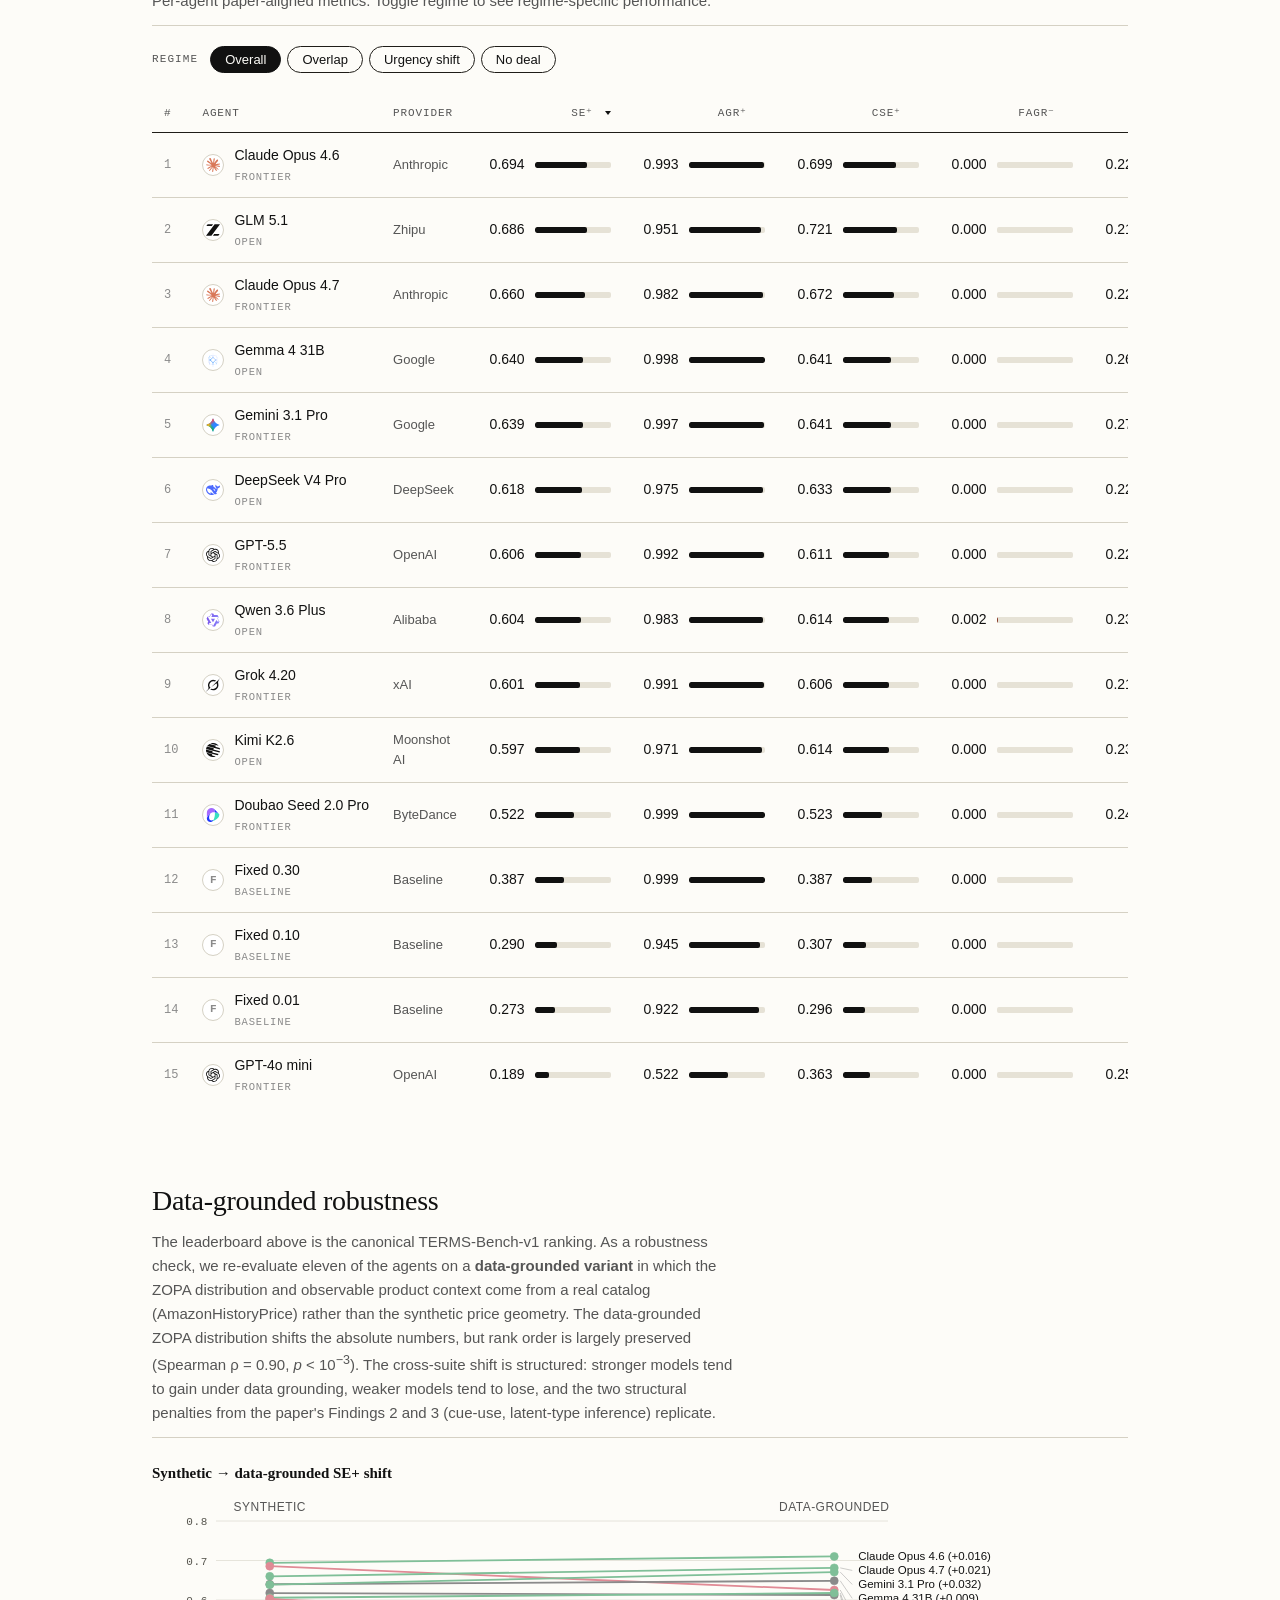
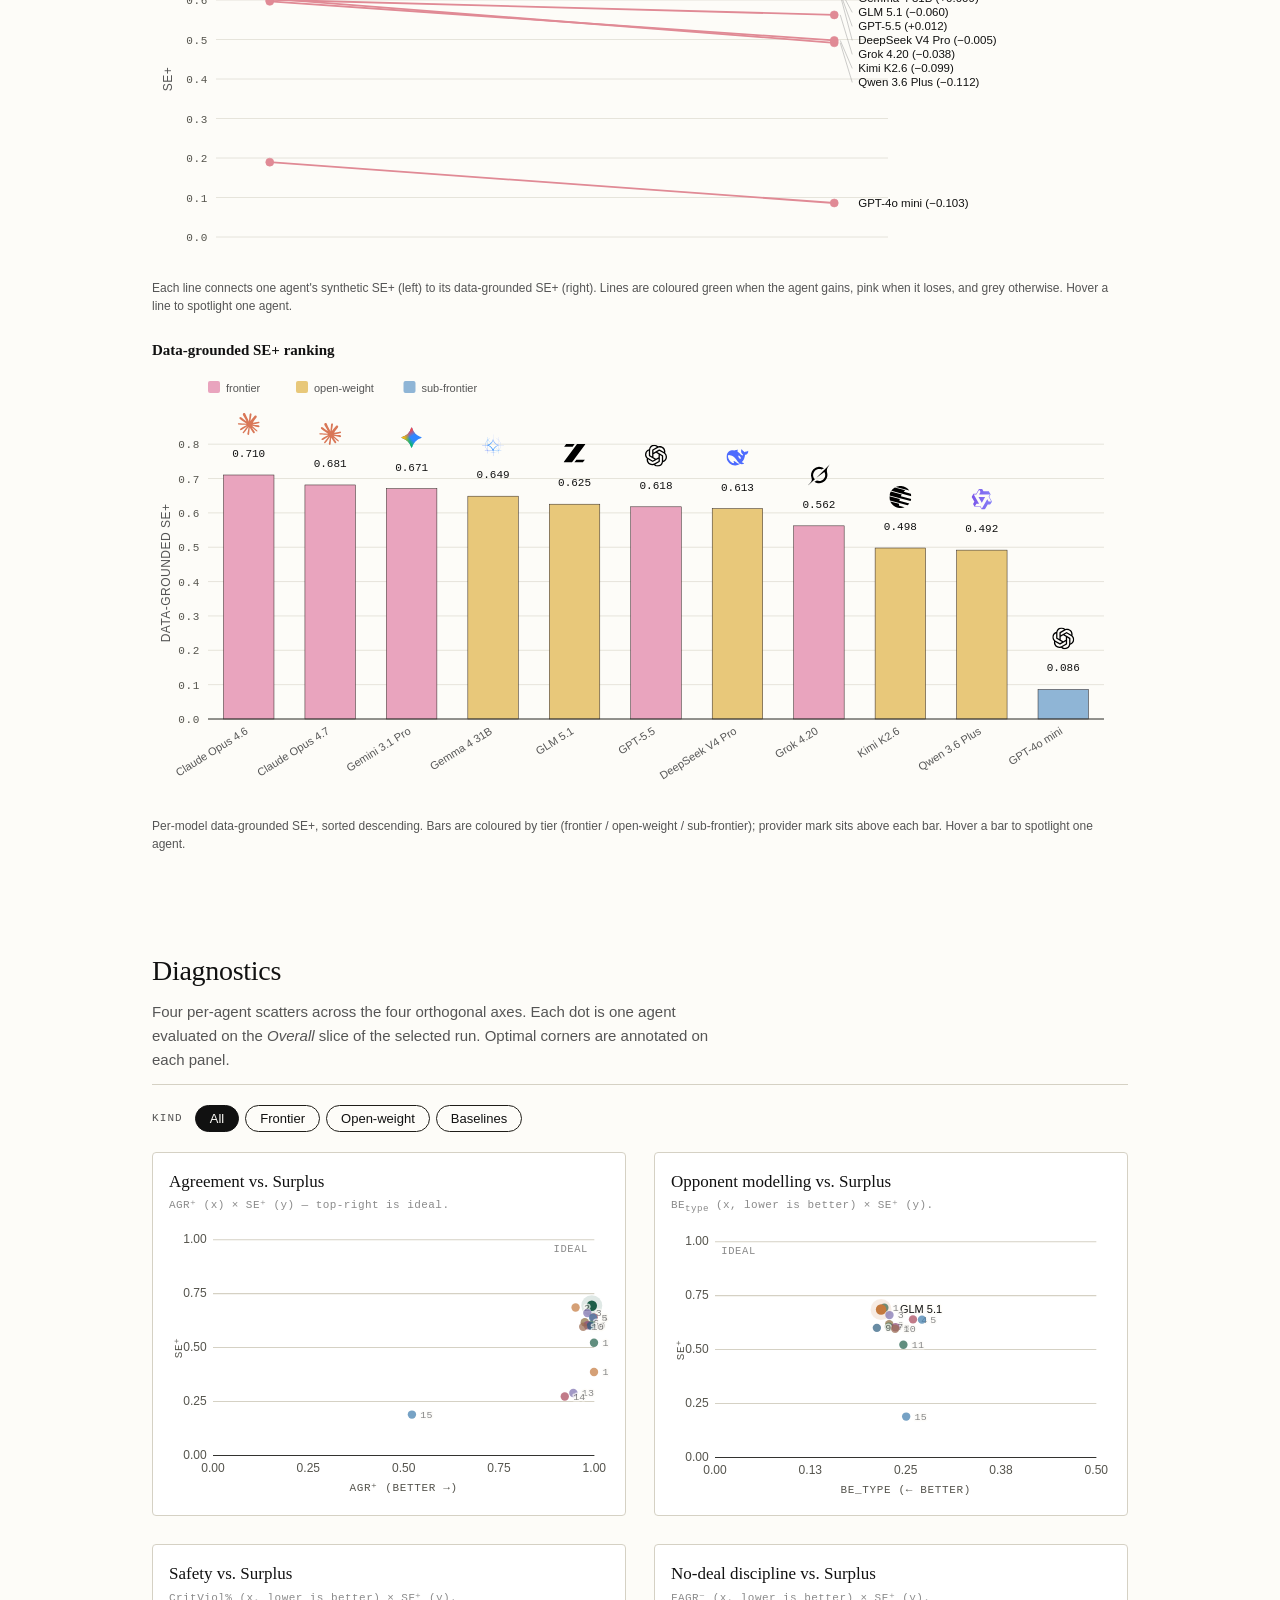
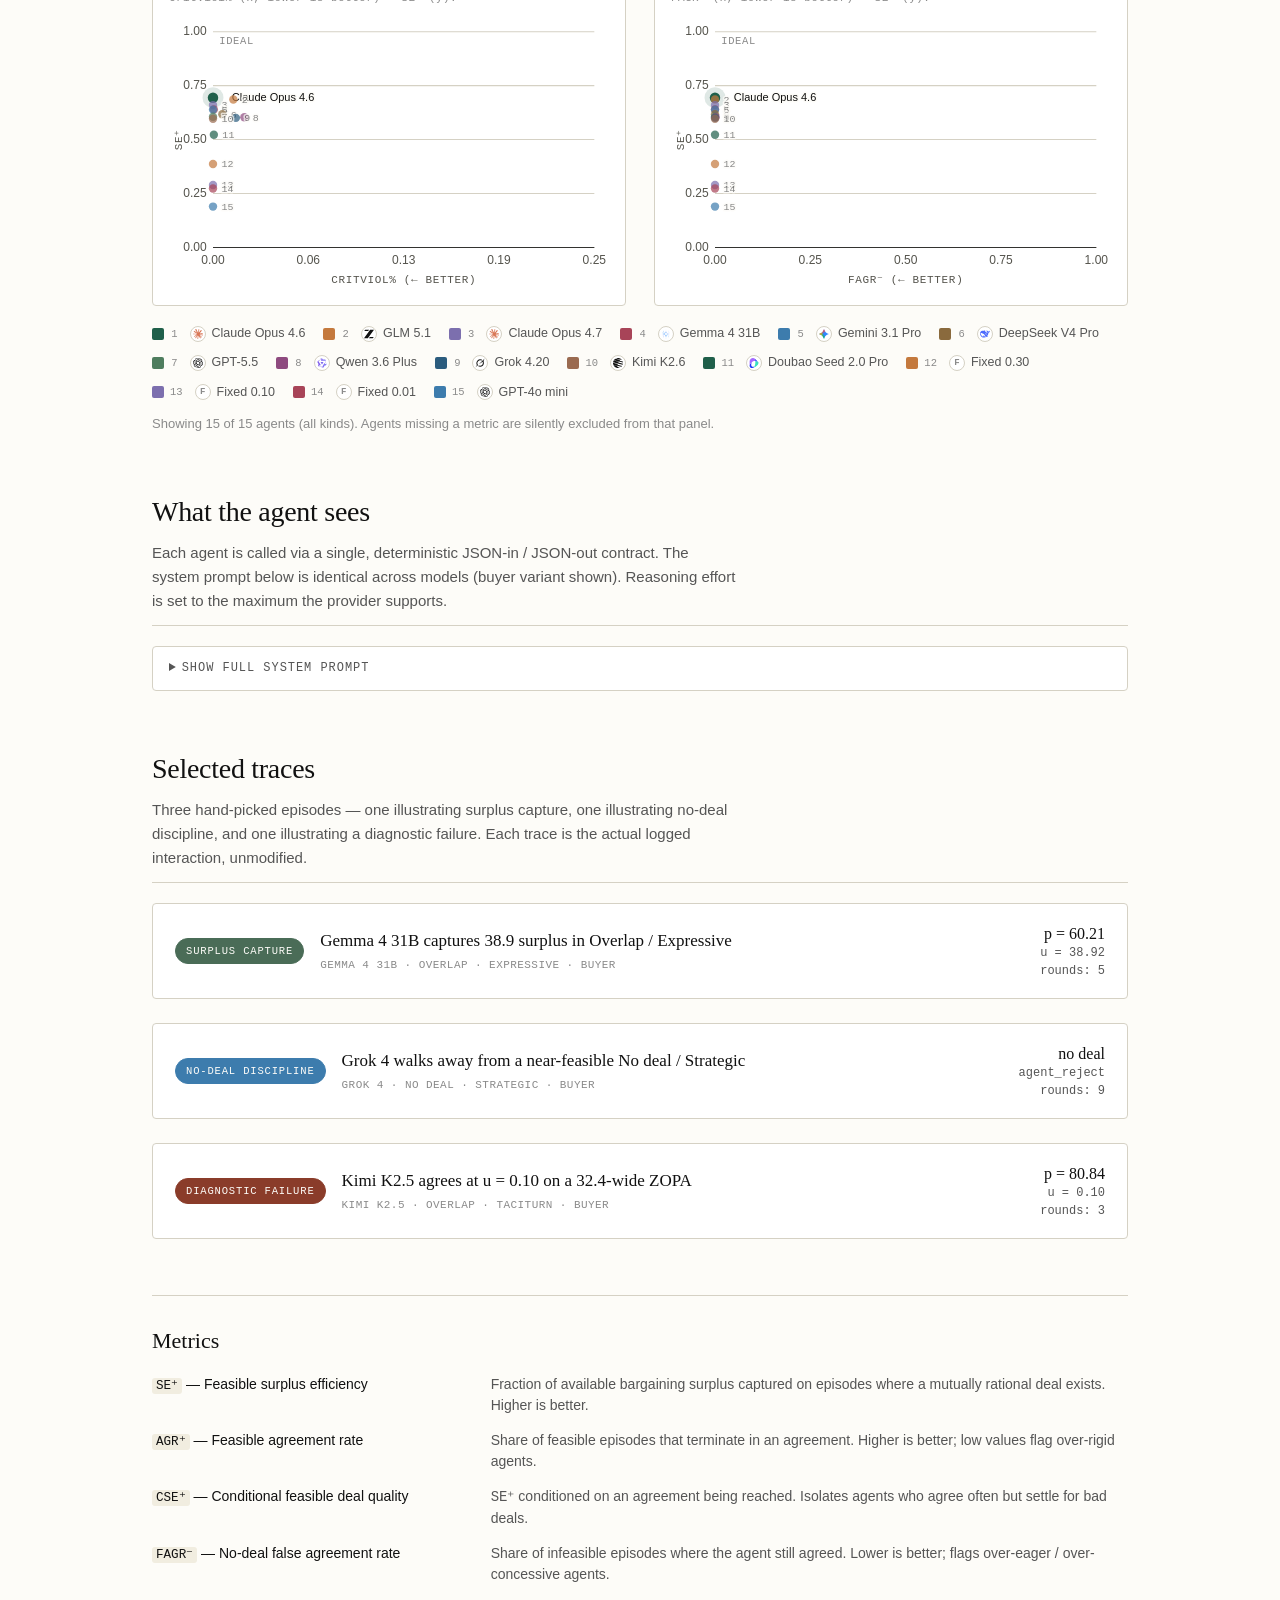
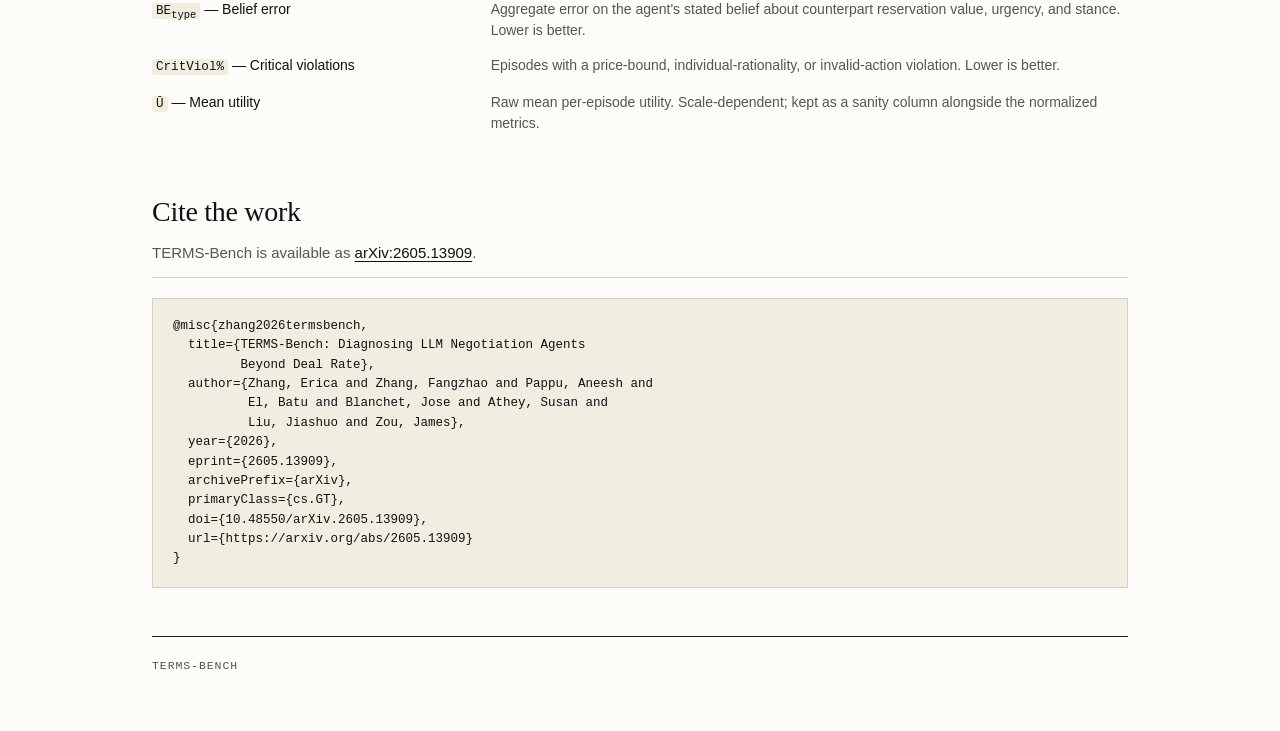
==== commit ff264e56: "Mark GLM as open weight" ====
--- a/index.html
+++ b/index.html
@@ -653,14 +653,14 @@
     </footer>
   </main>
 
-  <script src="data.js?v=20260512-glm-grok-frontier"></script>
+  <script src="data.js?v=20260518-glm-open"></script>
   <script src="pg_overlay.js?v=20260512-pg-overlay"></script>
   <script src="traces.js?v=20260506-gemma-surplus"></script>
   <!-- Optional: commerce_data.js may not exist for runs that skipped commerce.
        The onerror handler lets app.js detect the absence and hide the section. -->
   <script src="commerce_data.js" onerror="window.__TERMS_COMMERCE_MISSING=true"></script>
   <!-- Optional: bankroll_data.js — same pattern as commerce_data.js. -->
-  <script src="bankroll_data.js?v=20260512-bankroll-arxiv" onerror="window.__TERMS_BANKROLL_MISSING=true"></script>
+  <script src="bankroll_data.js?v=20260518-glm-open" onerror="window.__TERMS_BANKROLL_MISSING=true"></script>
   <script src="app.js?v=20260516-full-leaderboard"></script>
 </body>
 </html>
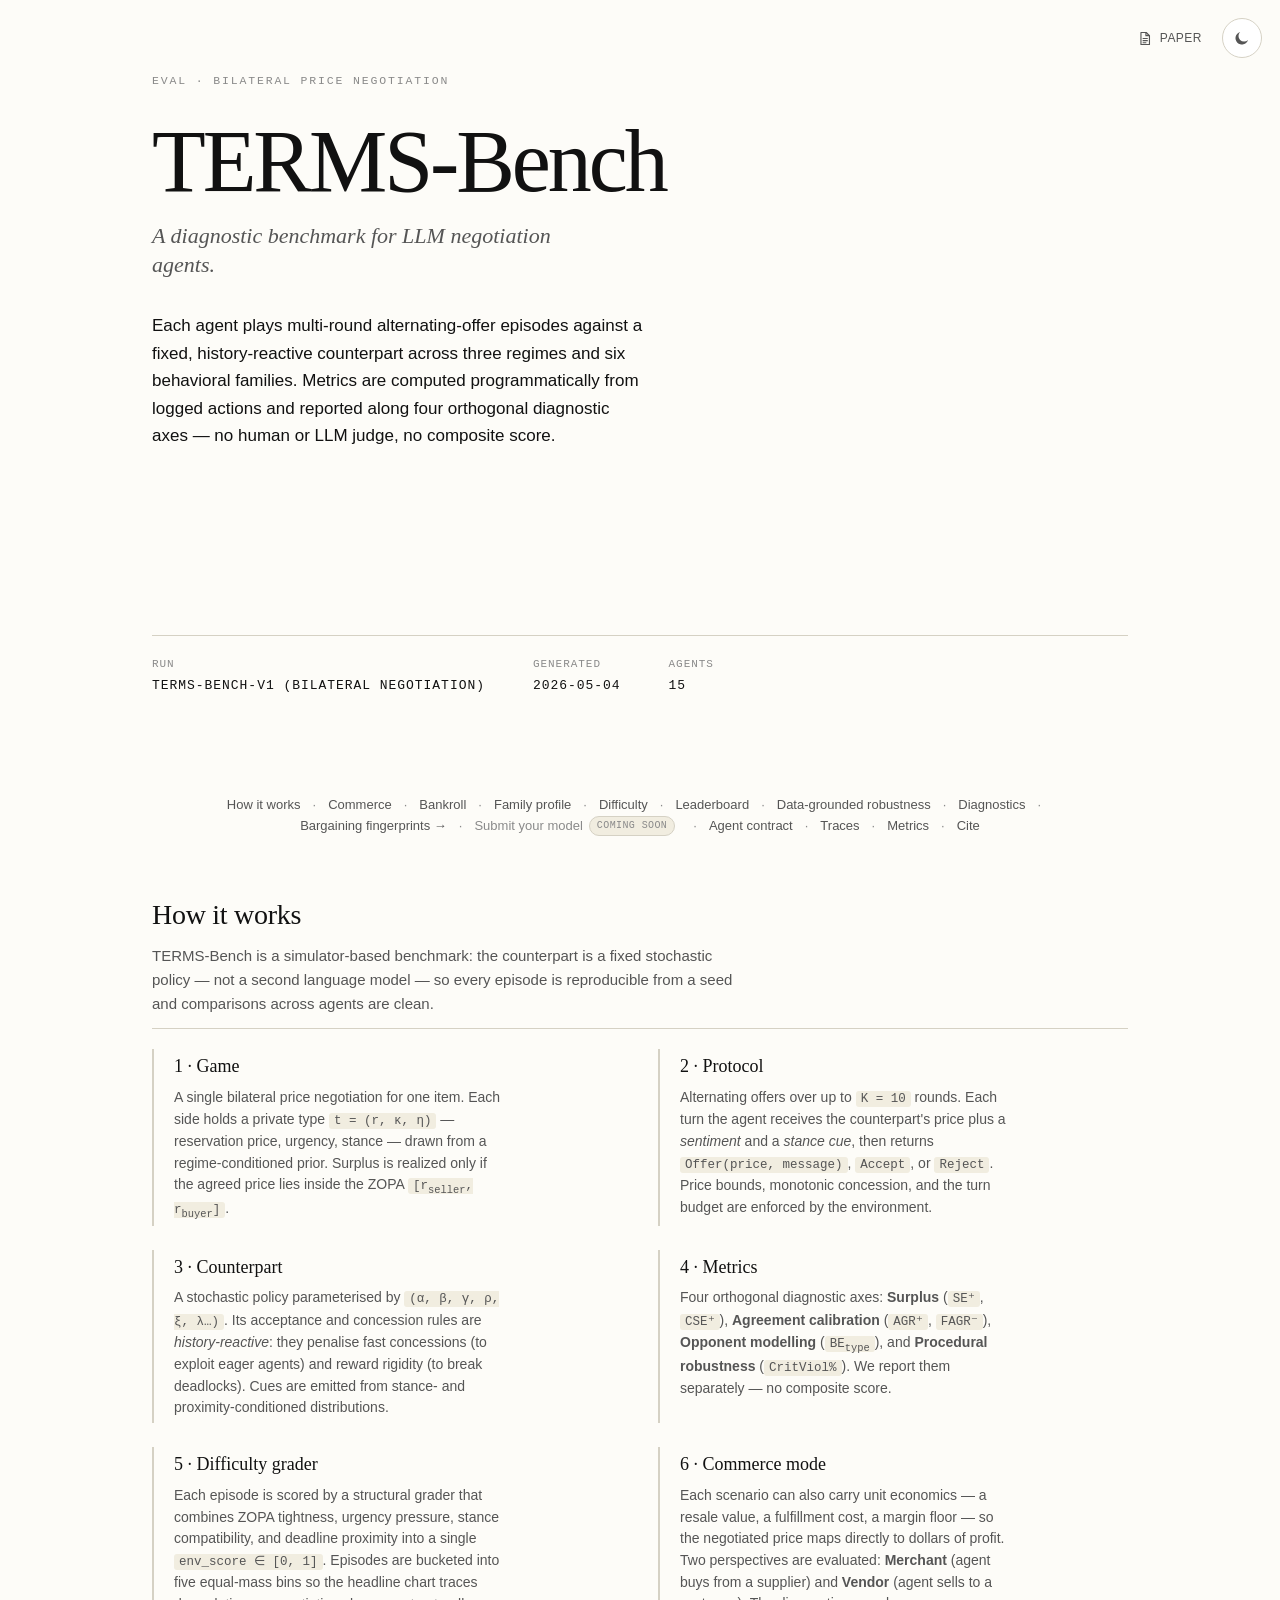
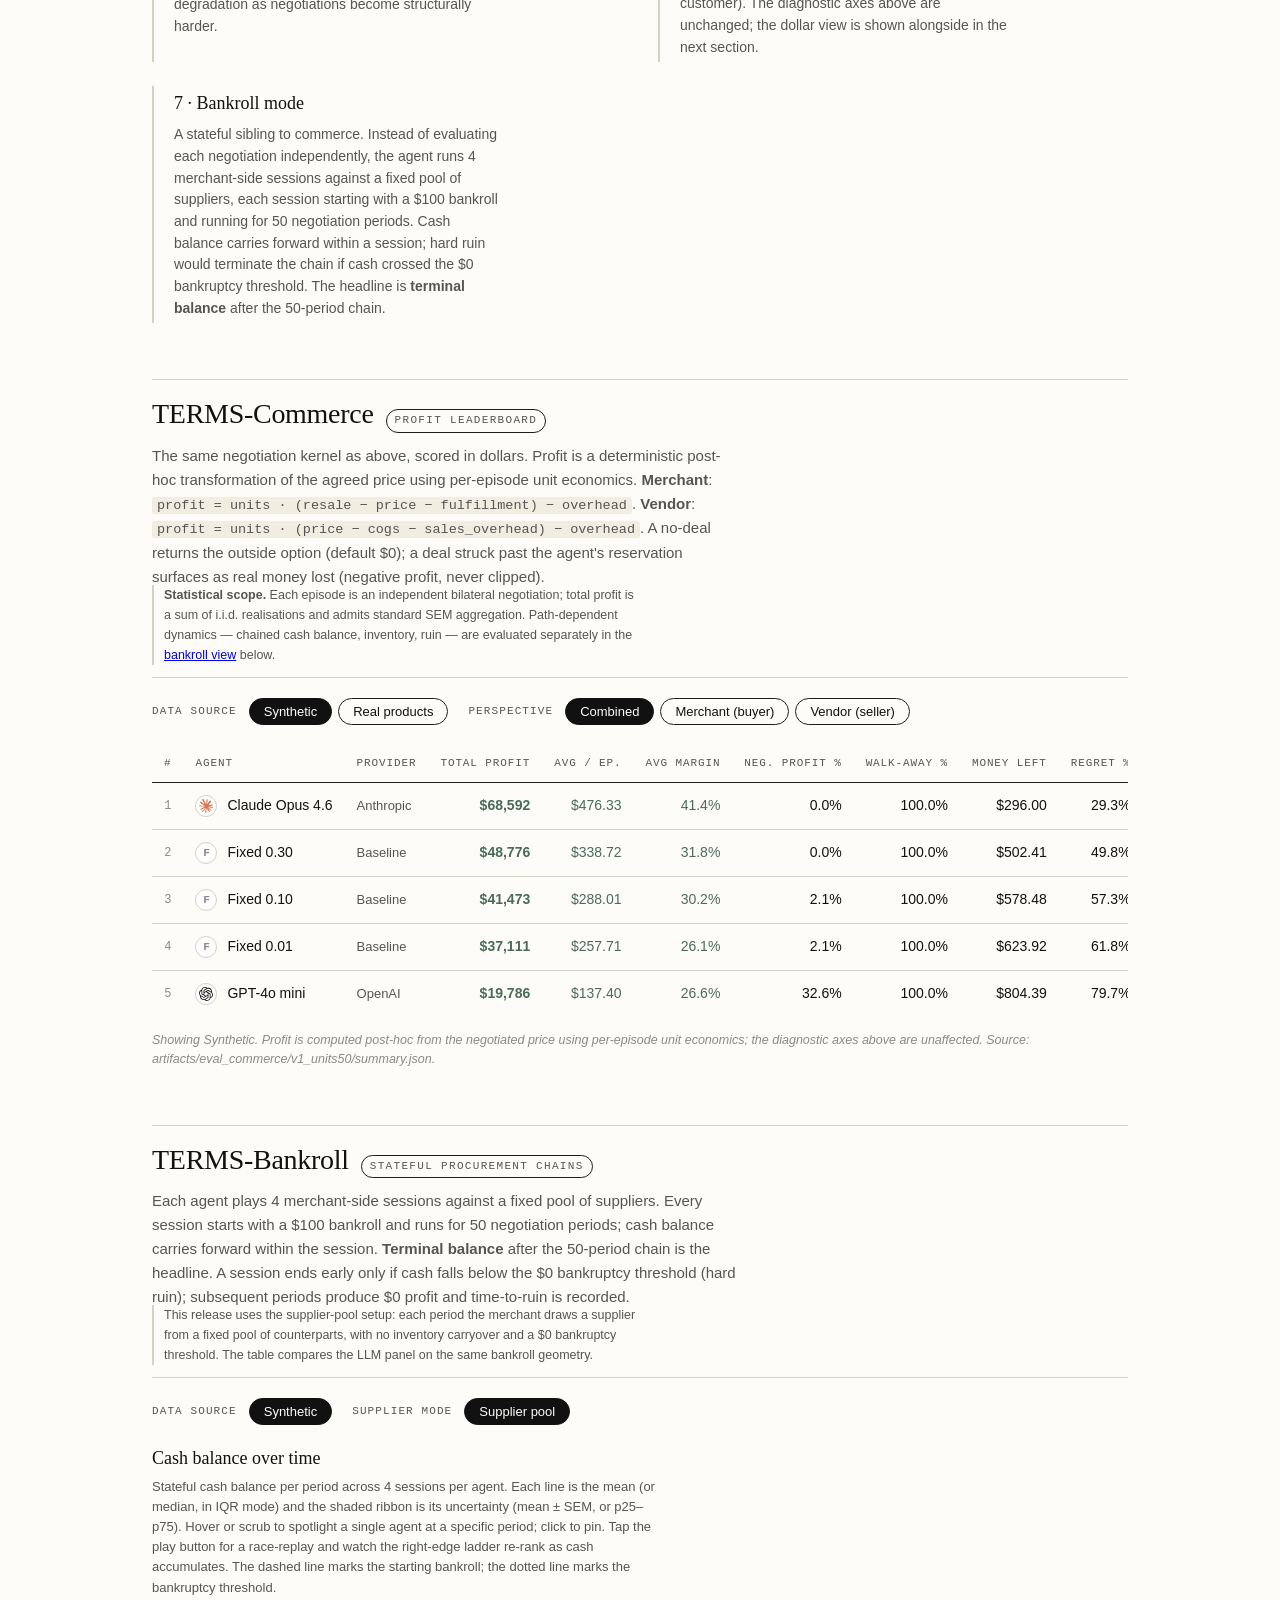
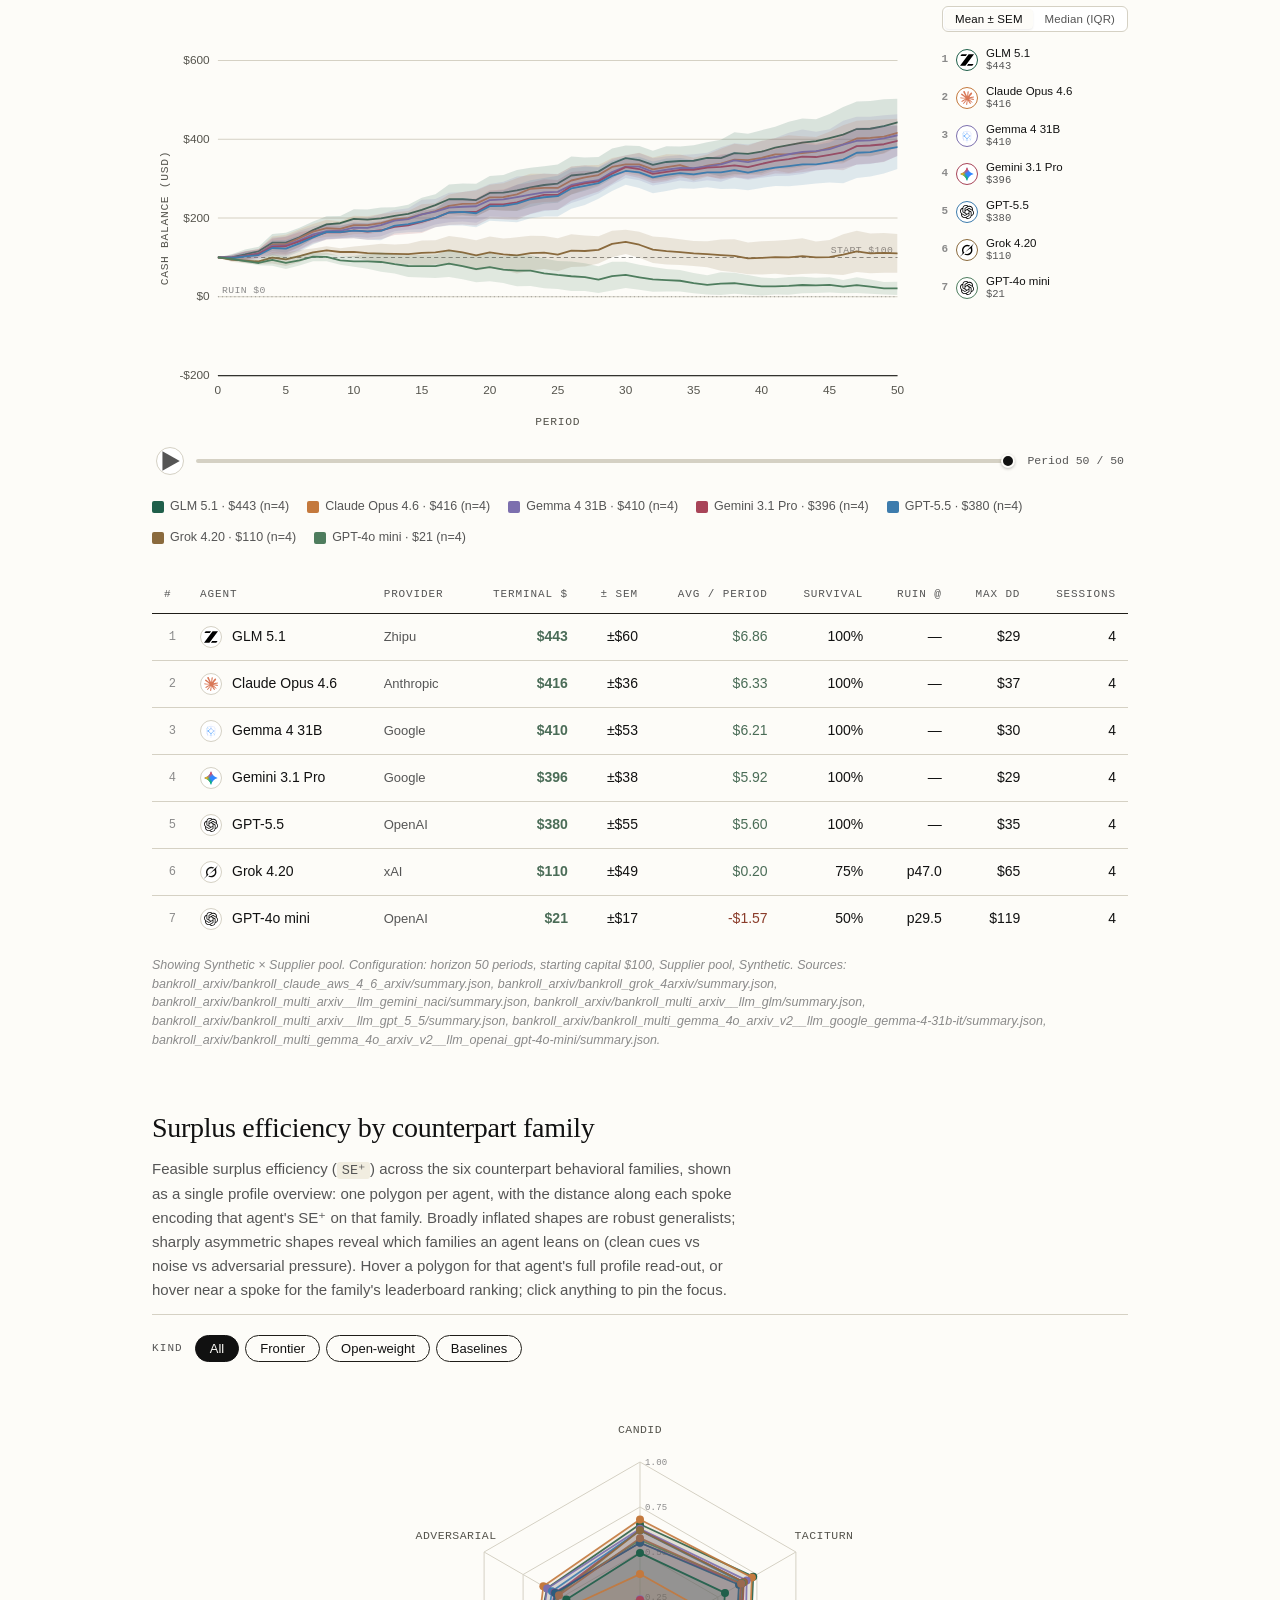
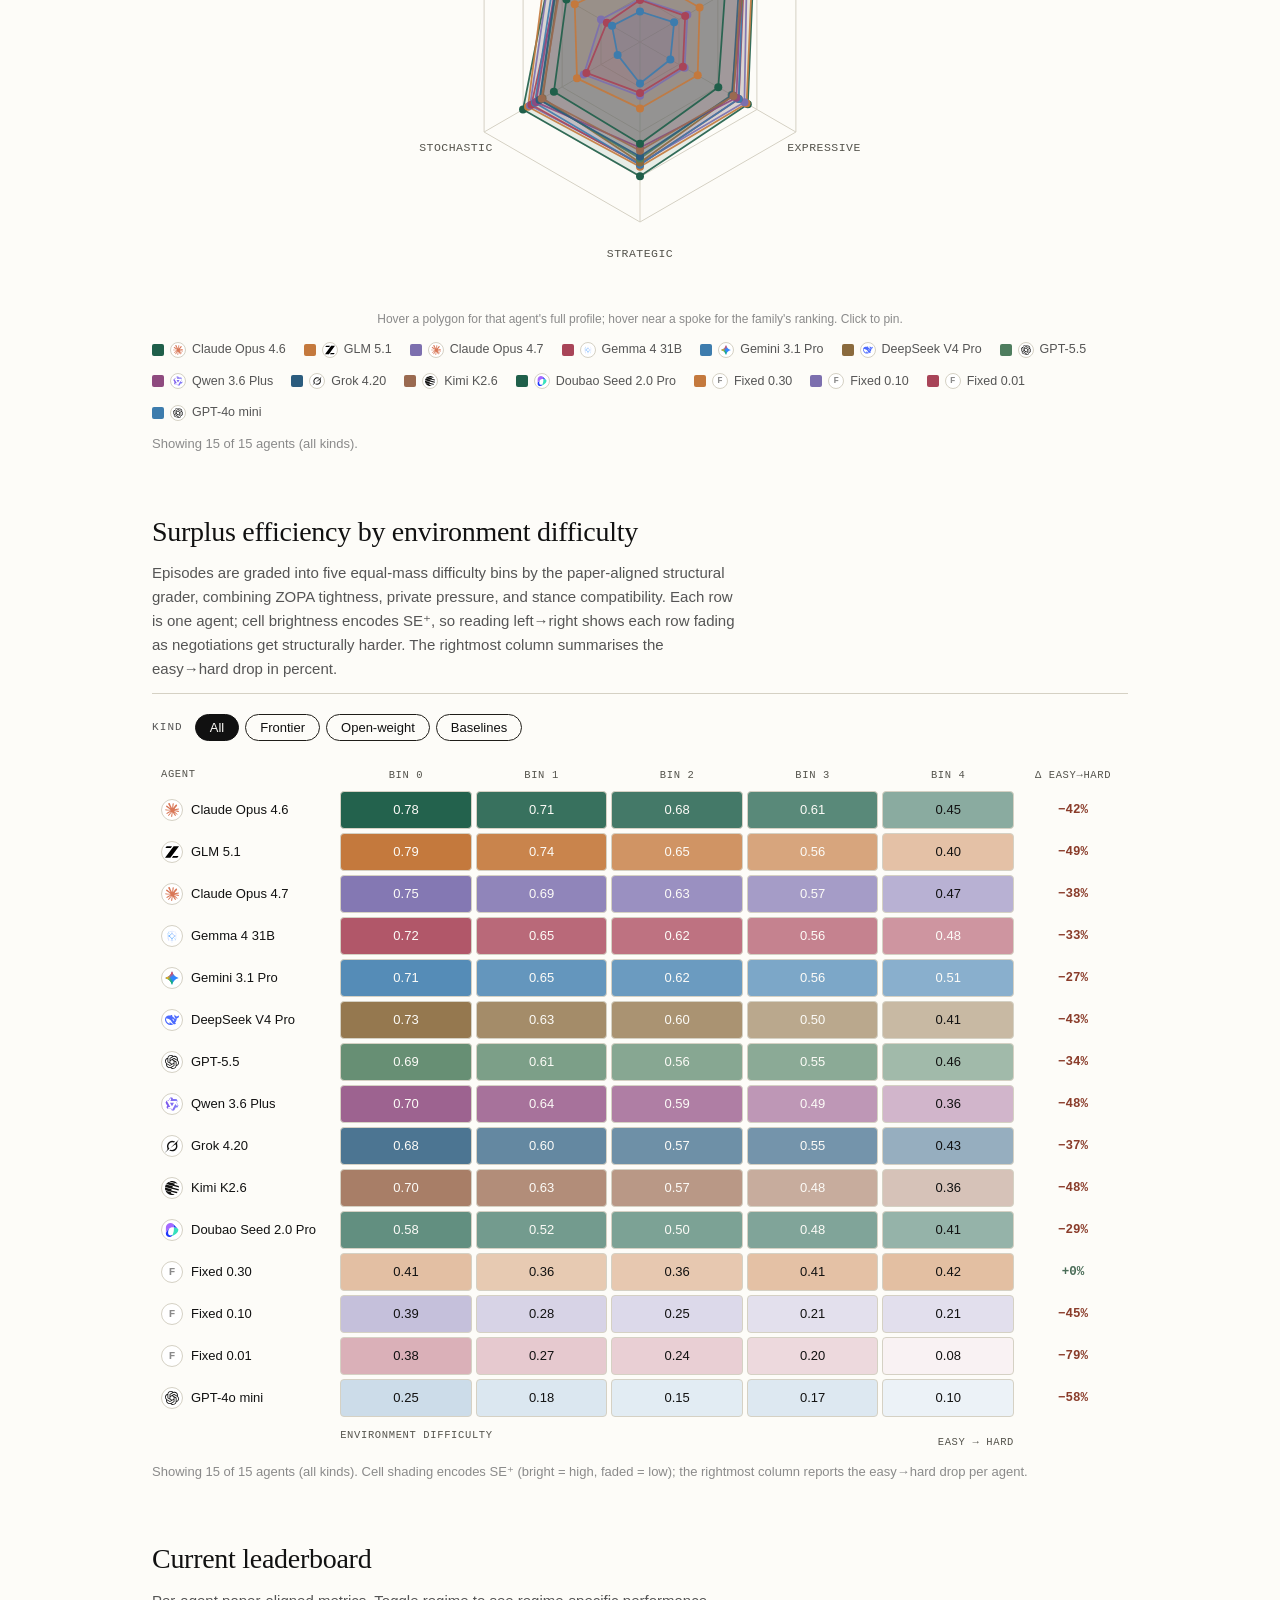
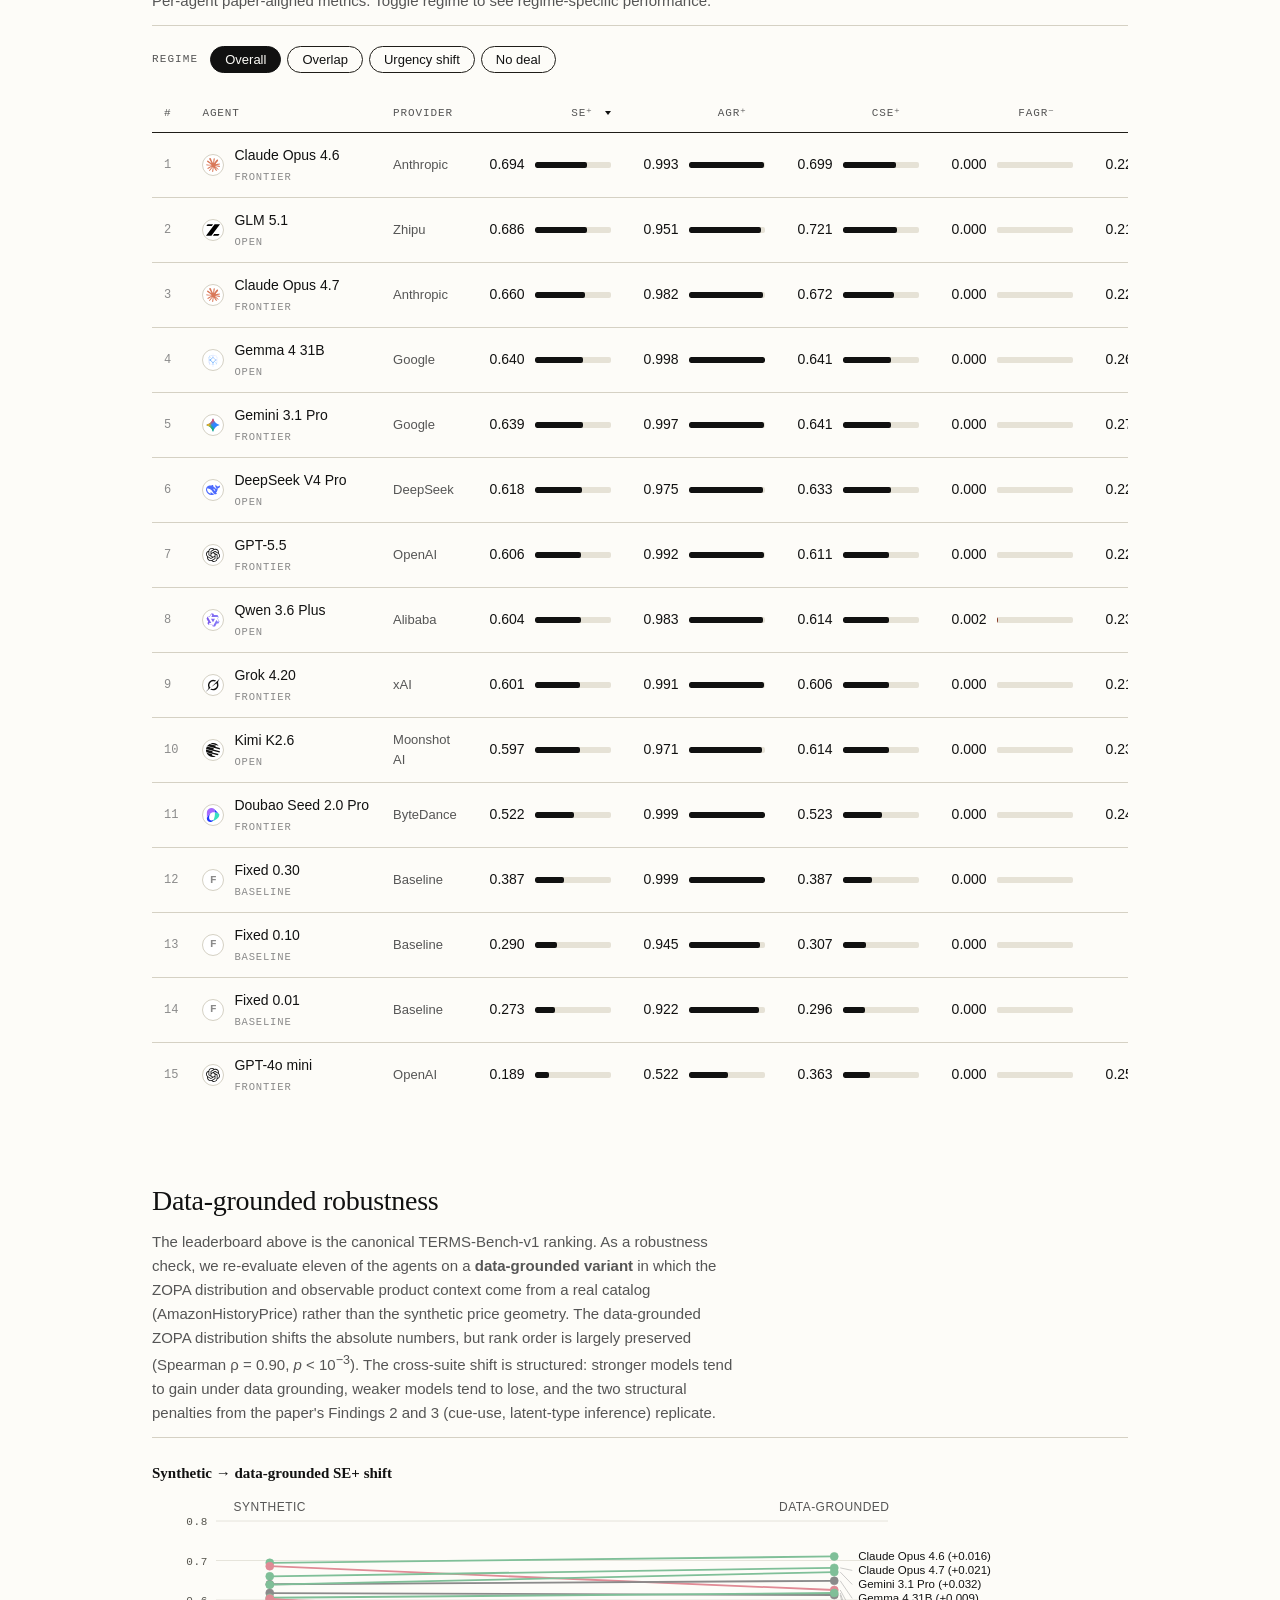
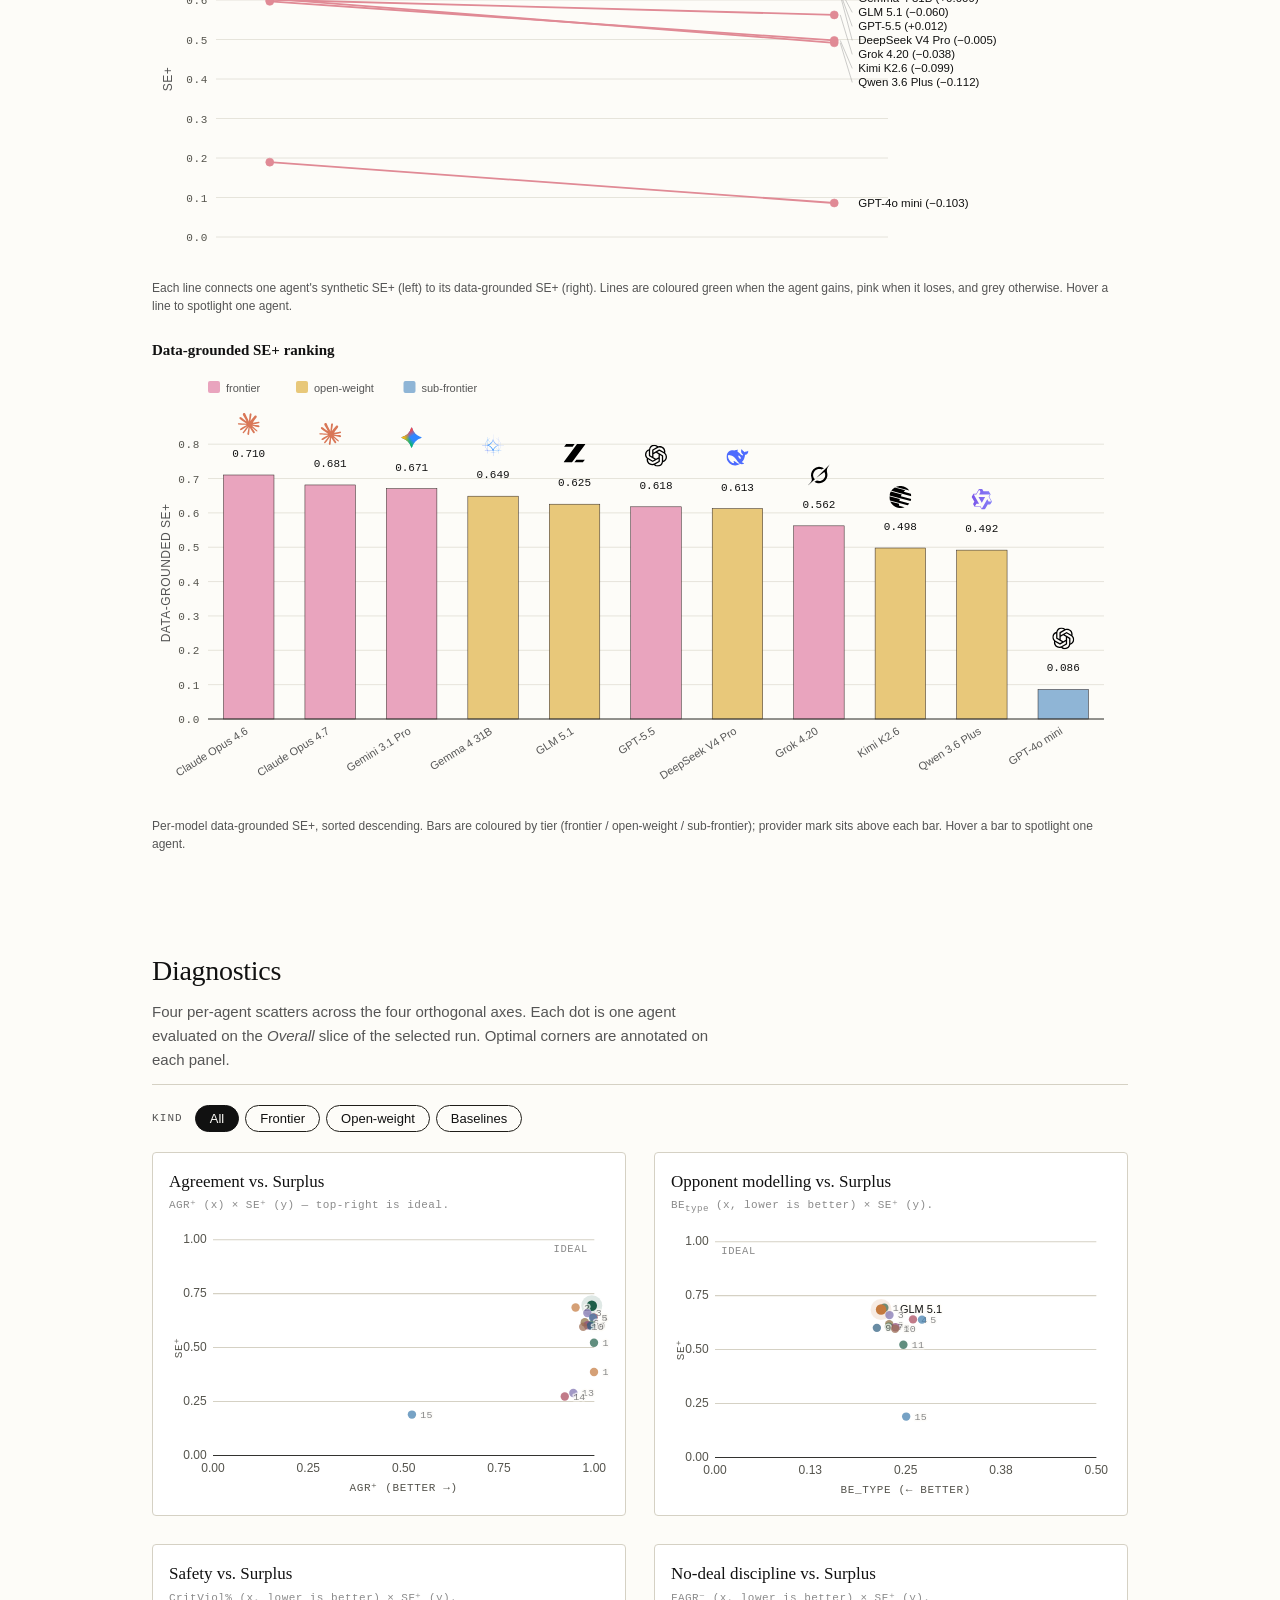
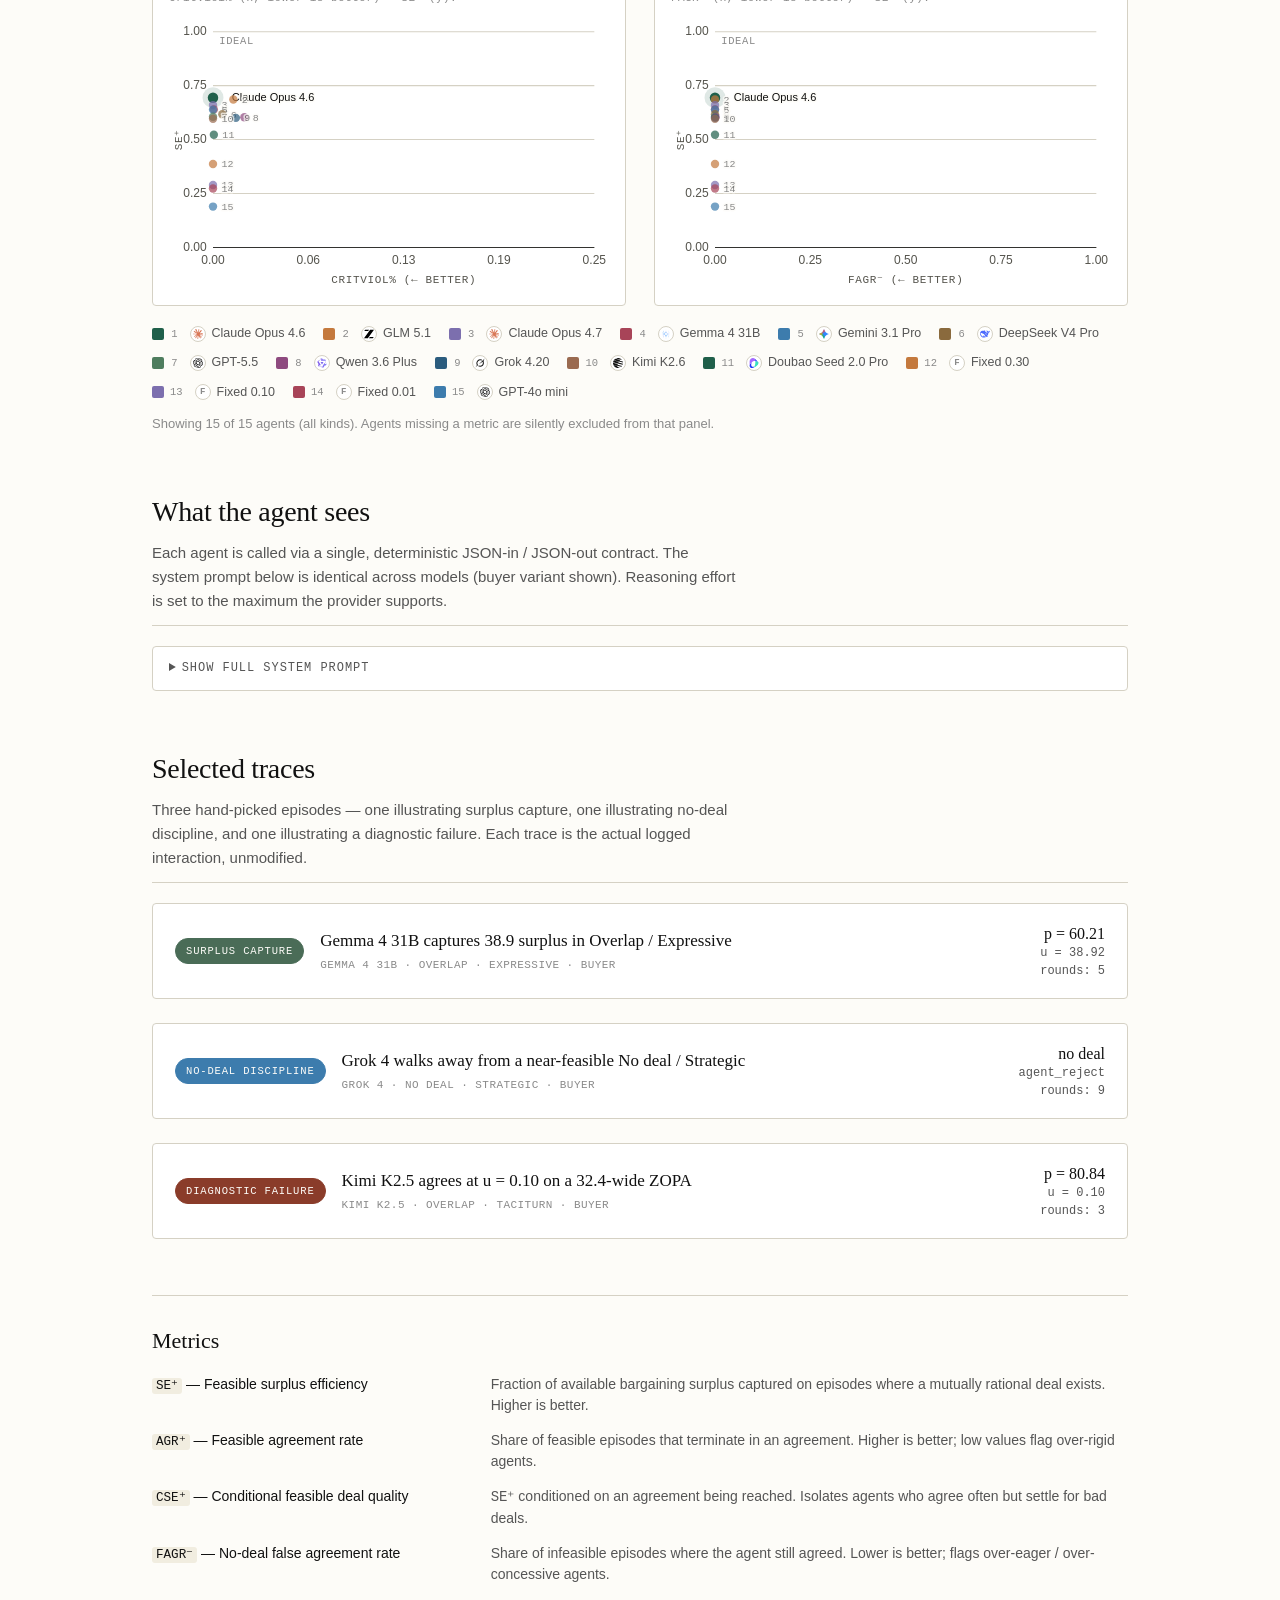
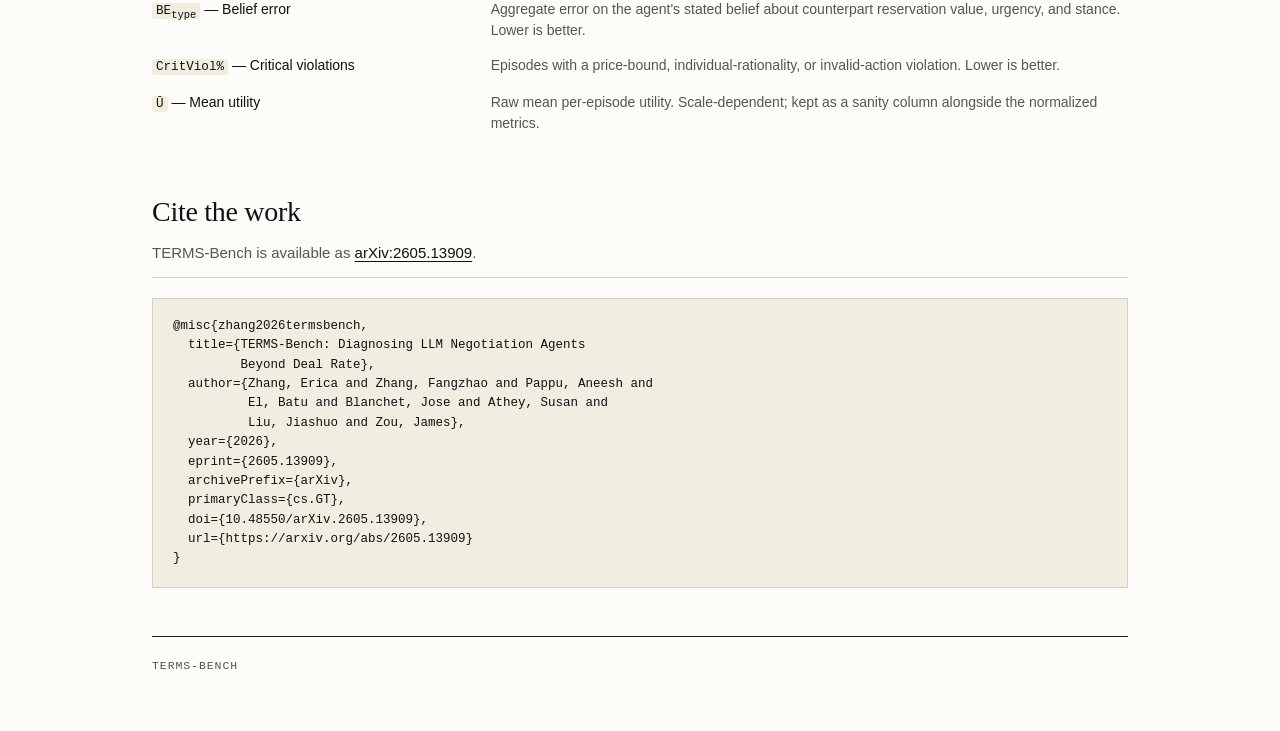
==== commit b1acc51f: "Refresh GLM open-weight ranking plot" ====
--- a/index.html
+++ b/index.html
@@ -653,14 +653,14 @@
     </footer>
   </main>
 
-  <script src="data.js?v=20260518-glm-open"></script>
+  <script src="data.js?v=20260526-glm-open-ranking"></script>
   <script src="pg_overlay.js?v=20260512-pg-overlay"></script>
   <script src="traces.js?v=20260506-gemma-surplus"></script>
   <!-- Optional: commerce_data.js may not exist for runs that skipped commerce.
        The onerror handler lets app.js detect the absence and hide the section. -->
   <script src="commerce_data.js" onerror="window.__TERMS_COMMERCE_MISSING=true"></script>
   <!-- Optional: bankroll_data.js — same pattern as commerce_data.js. -->
-  <script src="bankroll_data.js?v=20260518-glm-open" onerror="window.__TERMS_BANKROLL_MISSING=true"></script>
-  <script src="app.js?v=20260516-full-leaderboard"></script>
+  <script src="bankroll_data.js?v=20260526-glm-open-ranking" onerror="window.__TERMS_BANKROLL_MISSING=true"></script>
+  <script src="app.js?v=20260526-glm-open-ranking"></script>
 </body>
 </html>
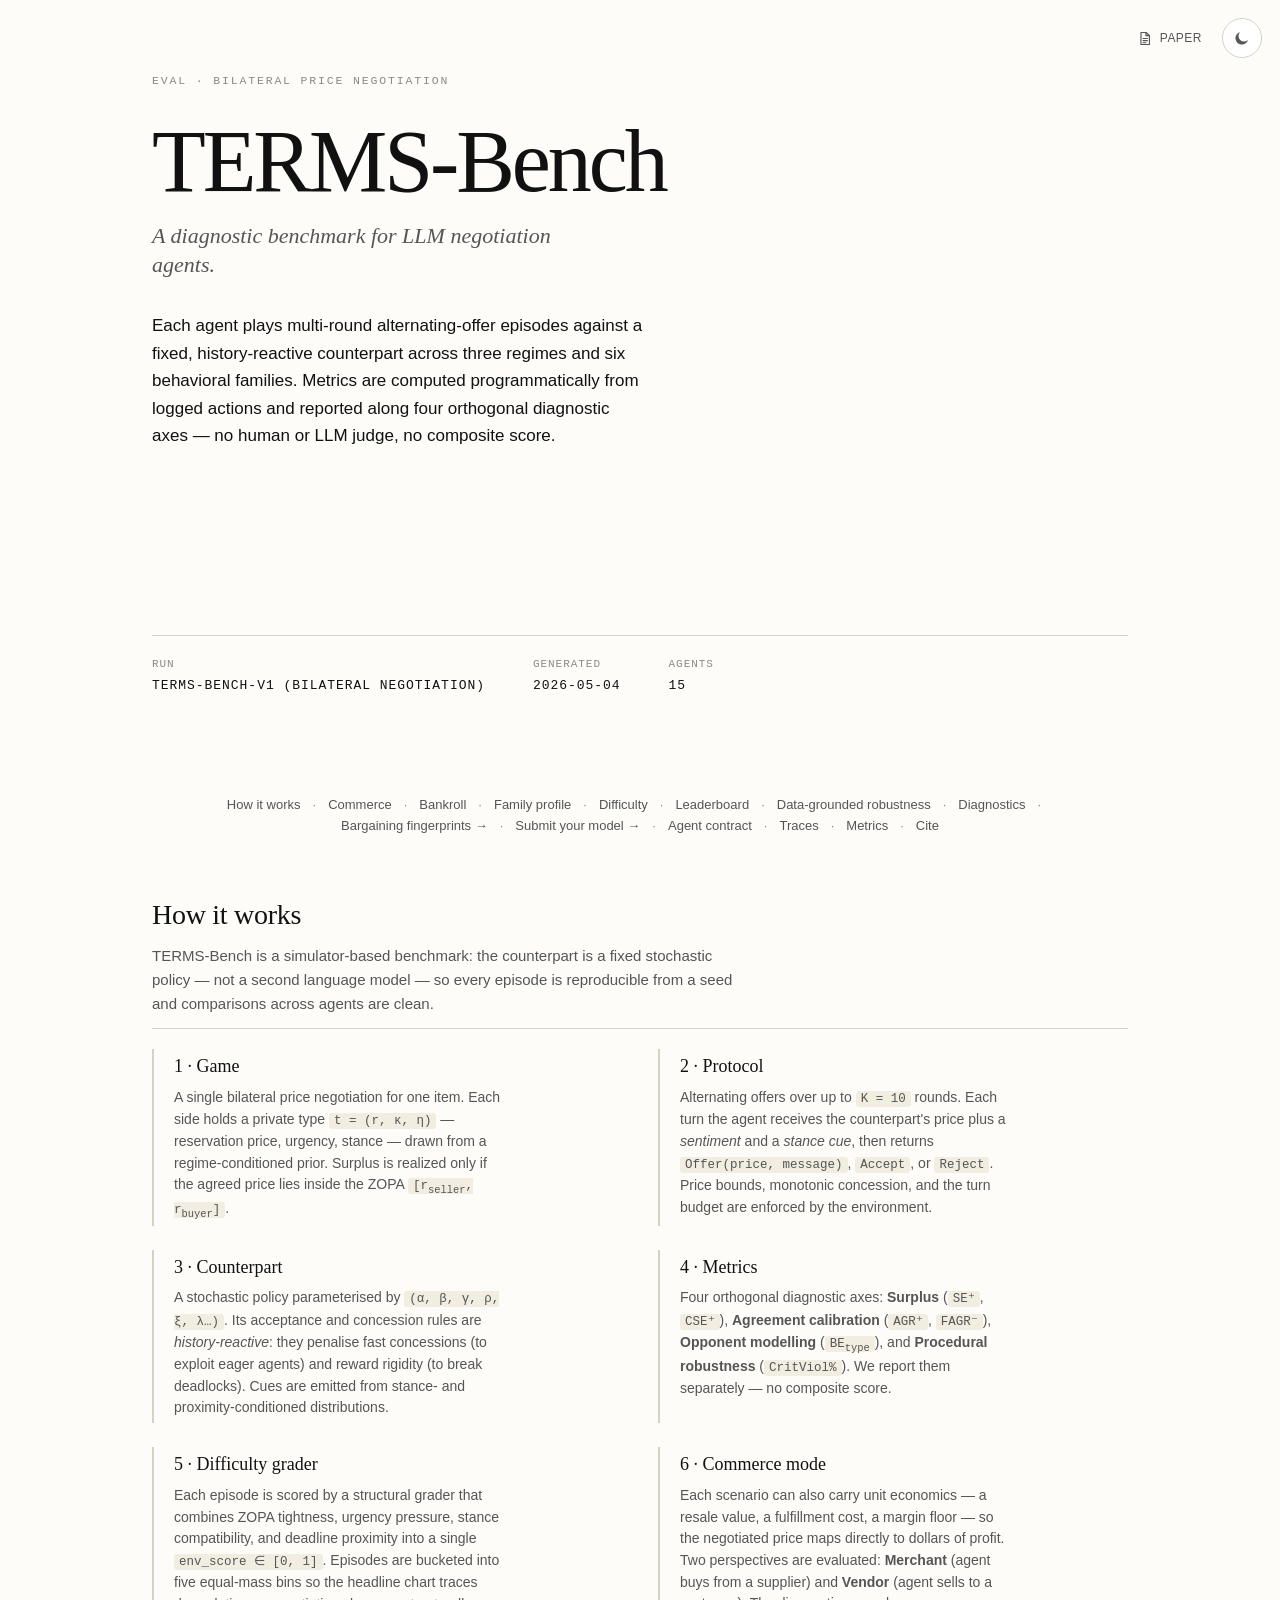
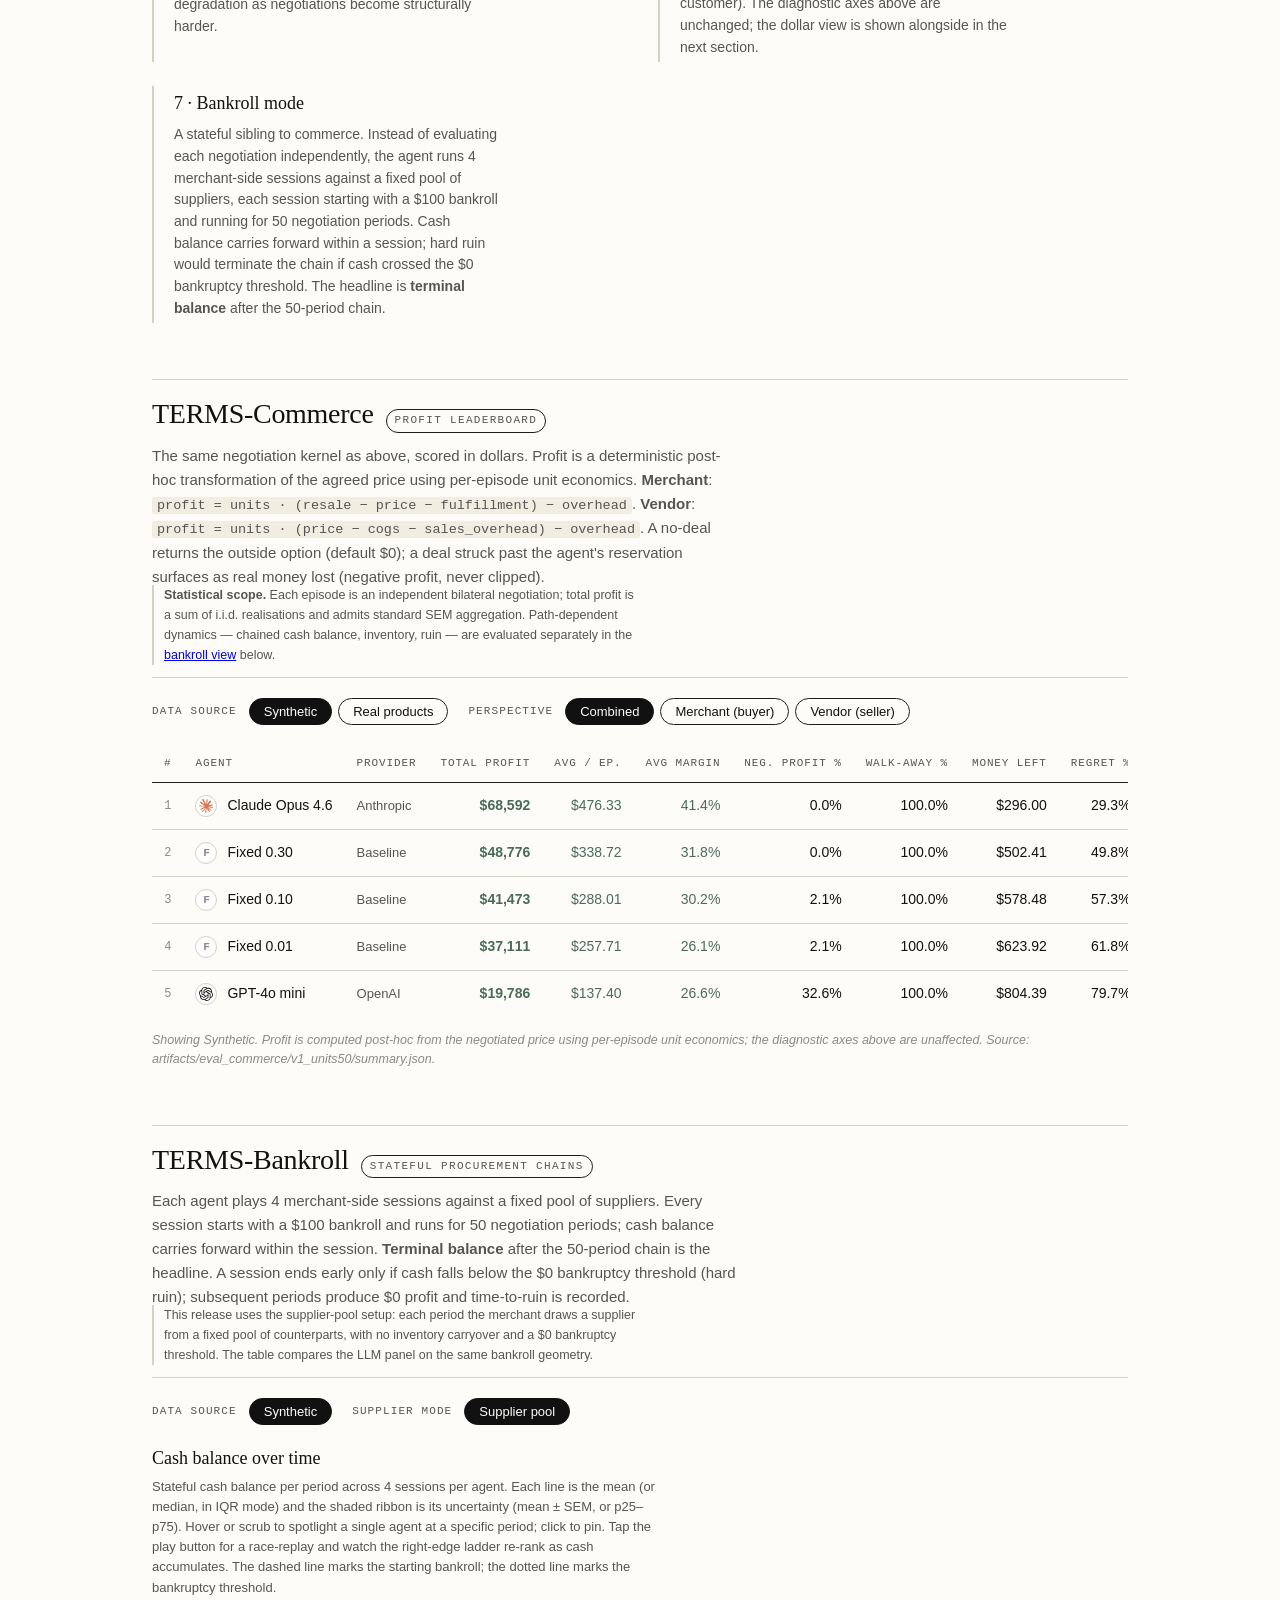
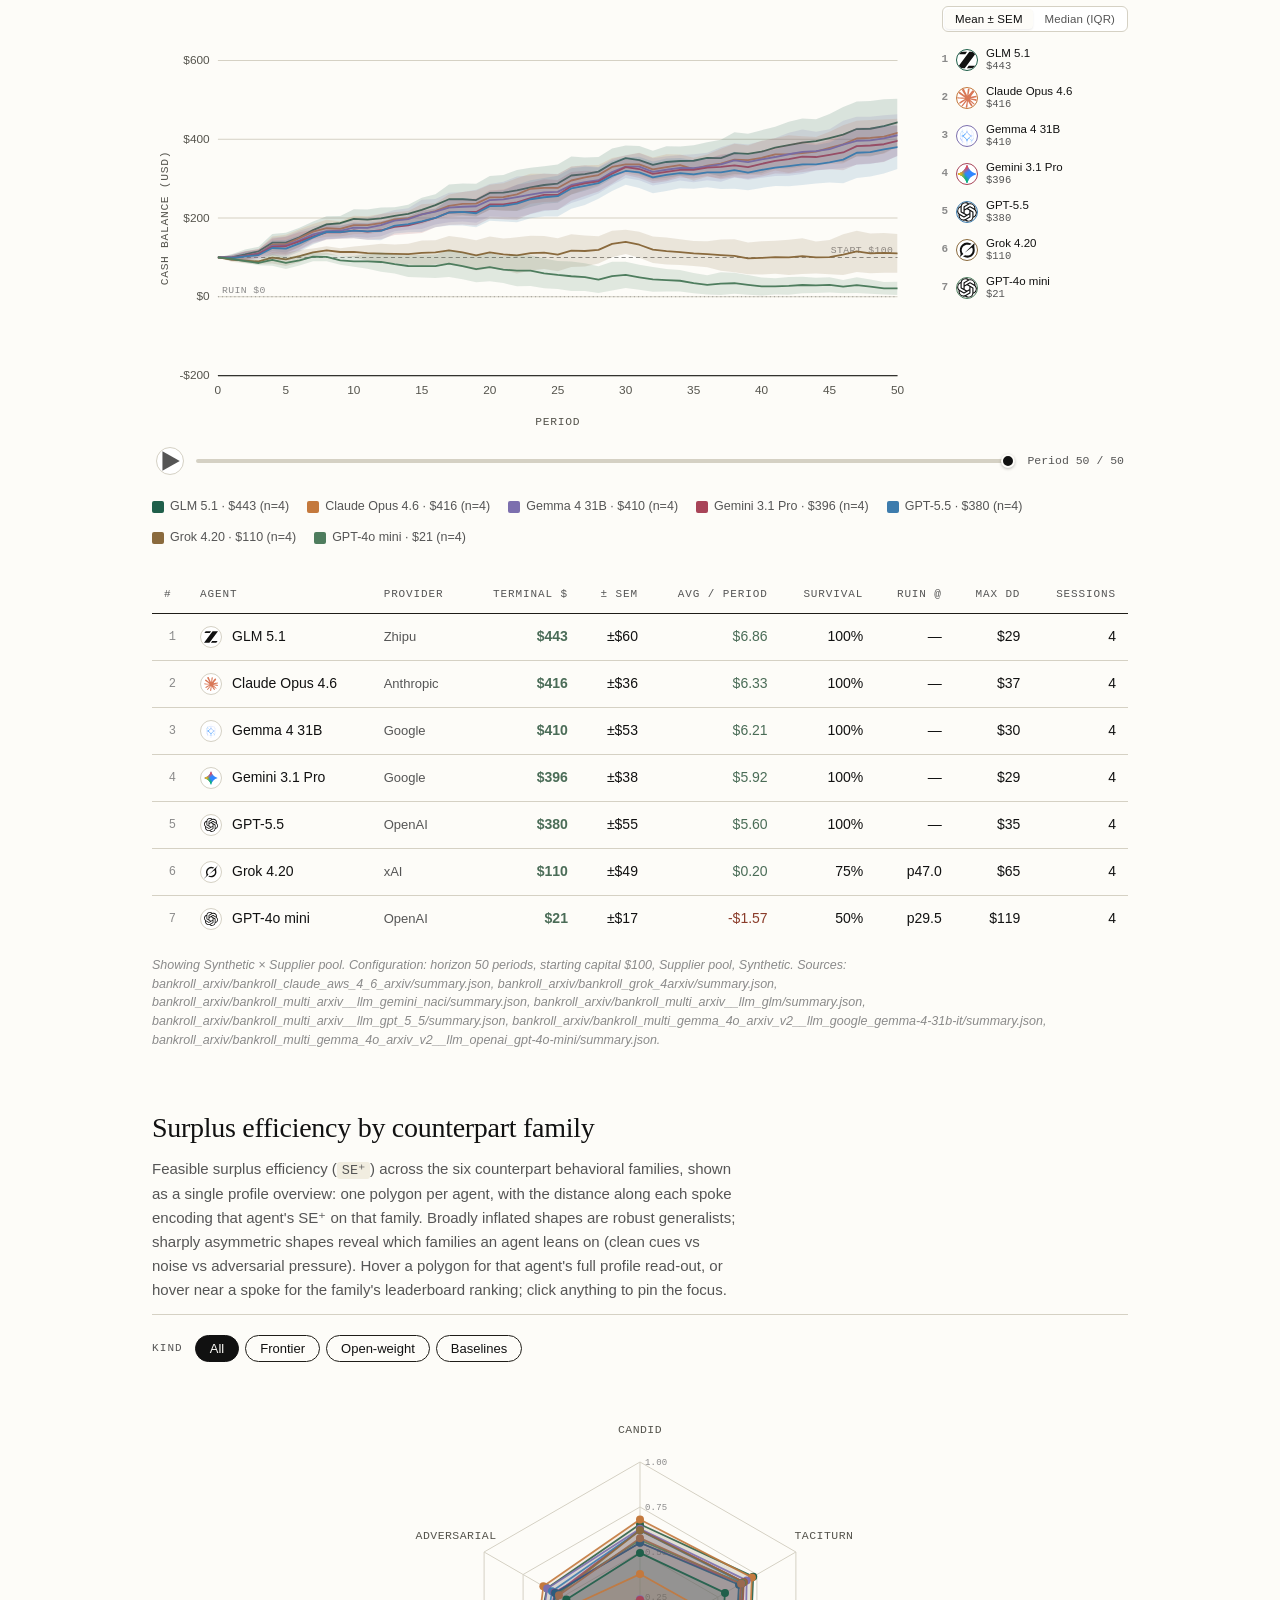
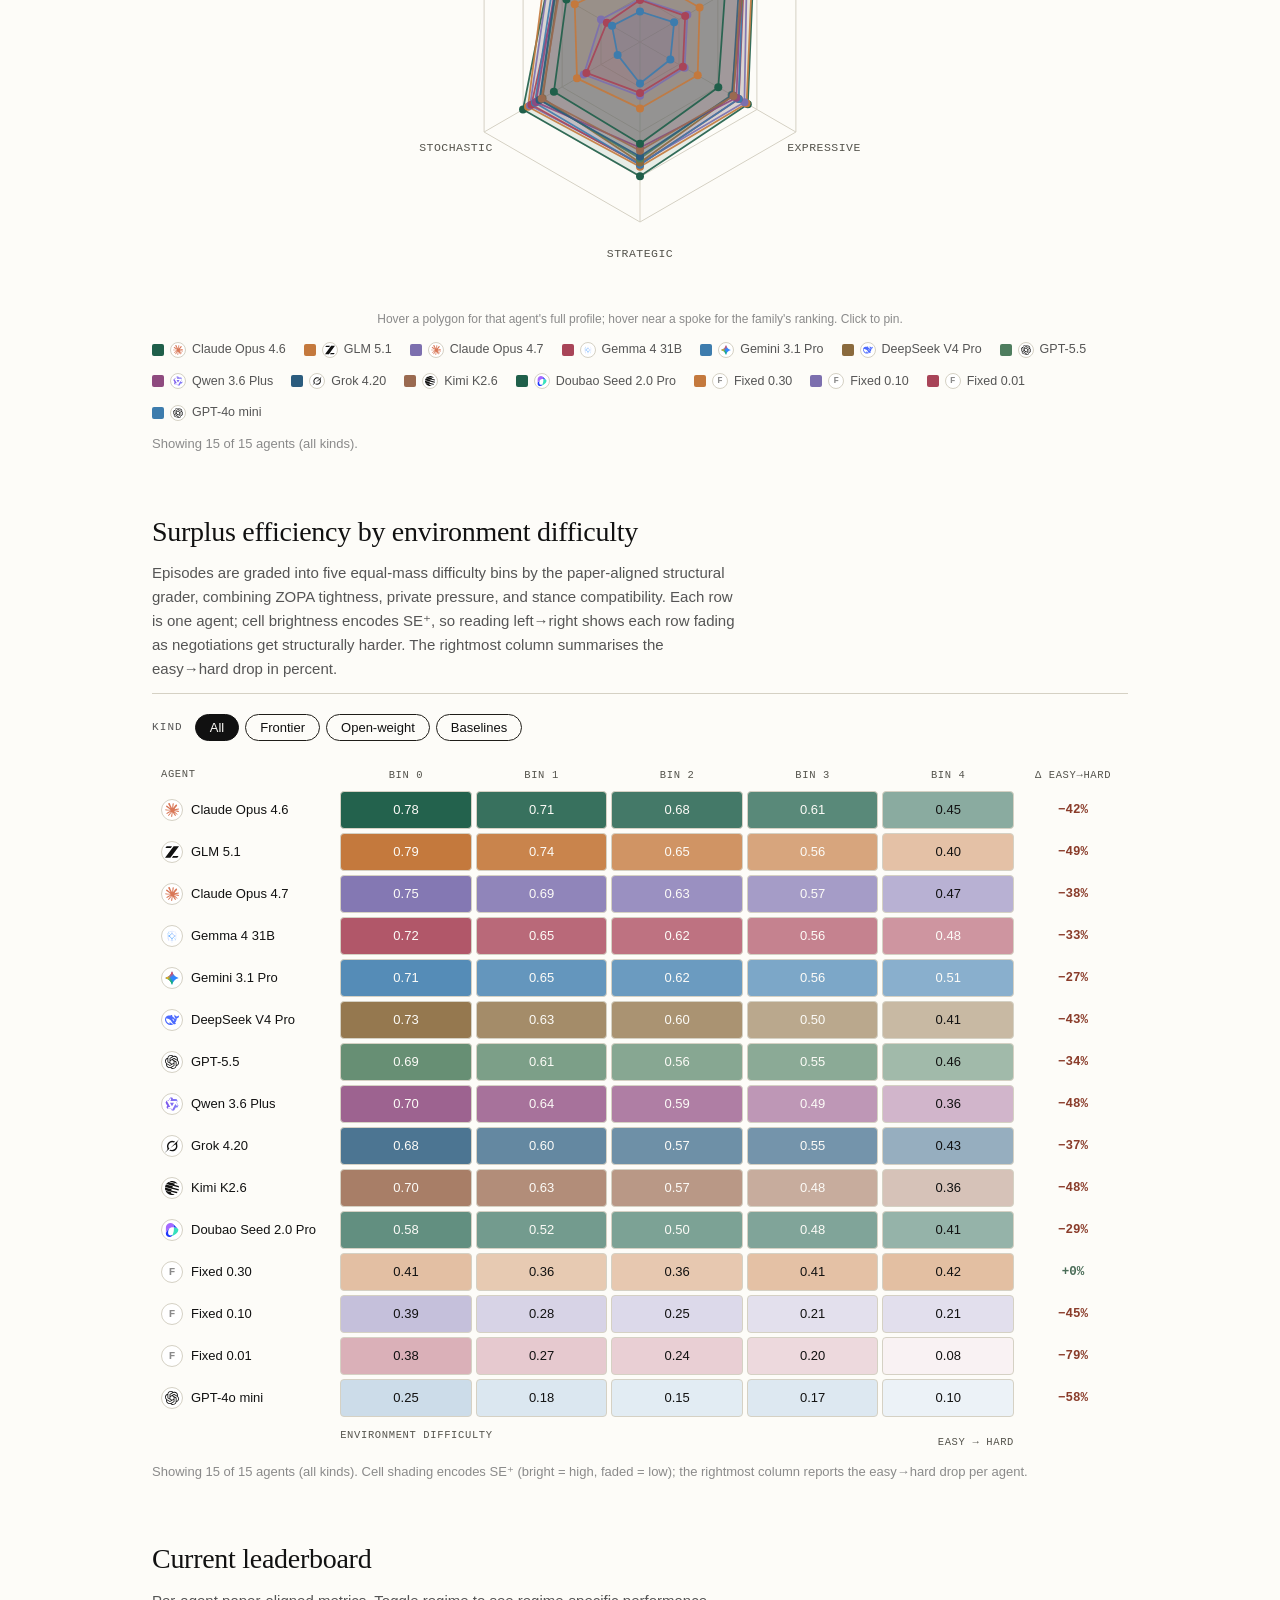
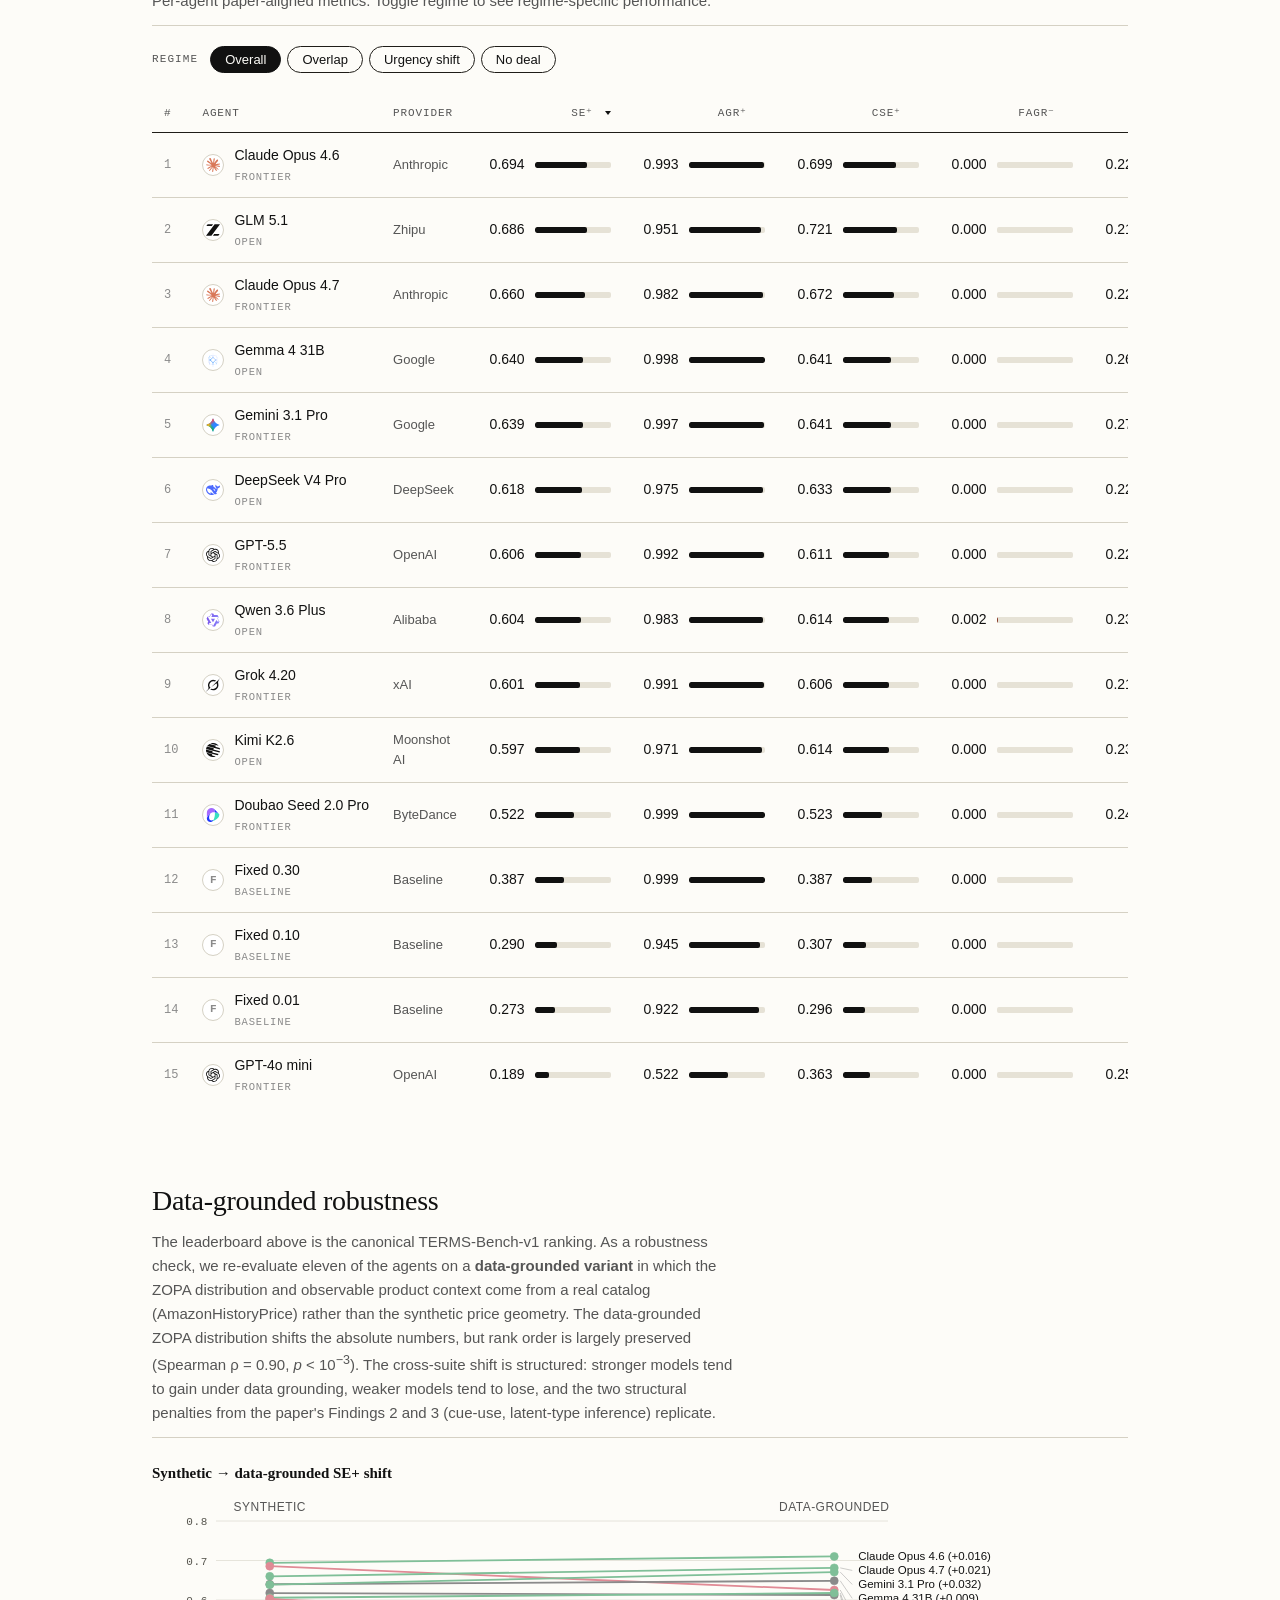
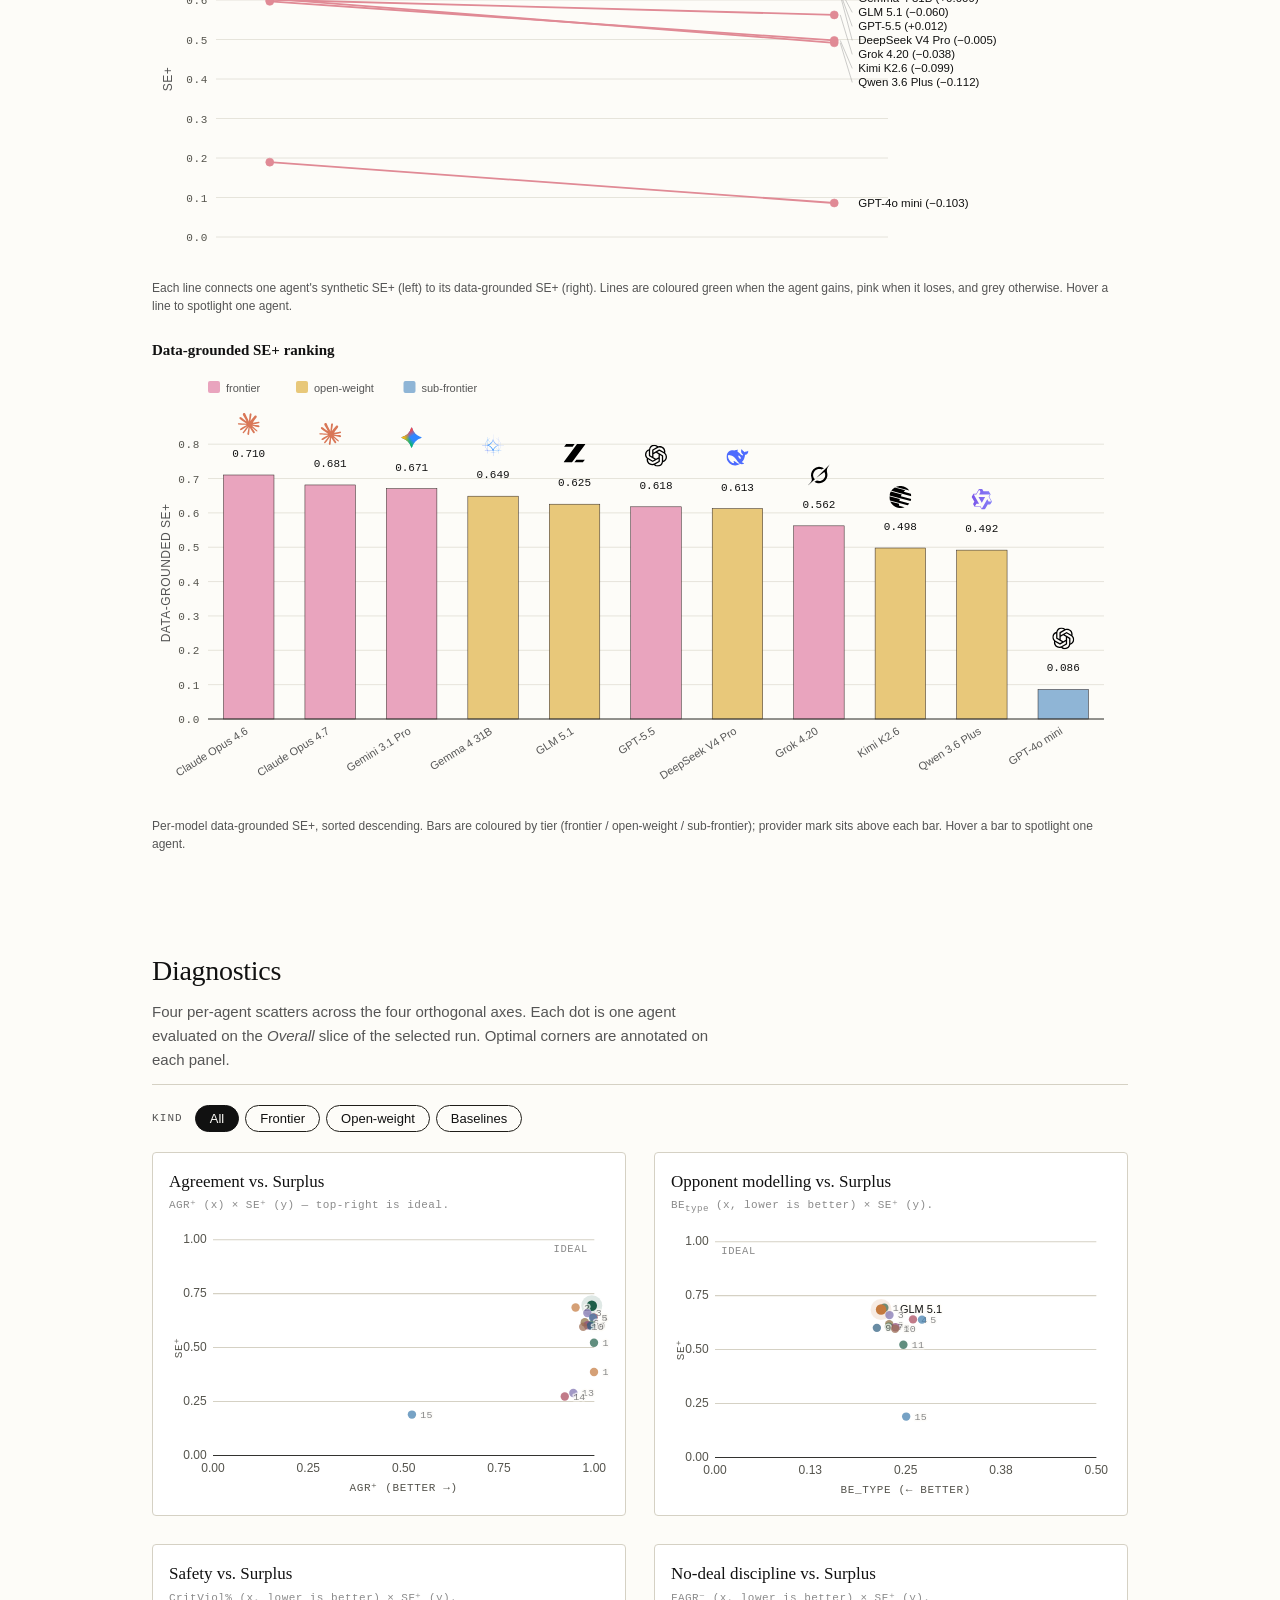
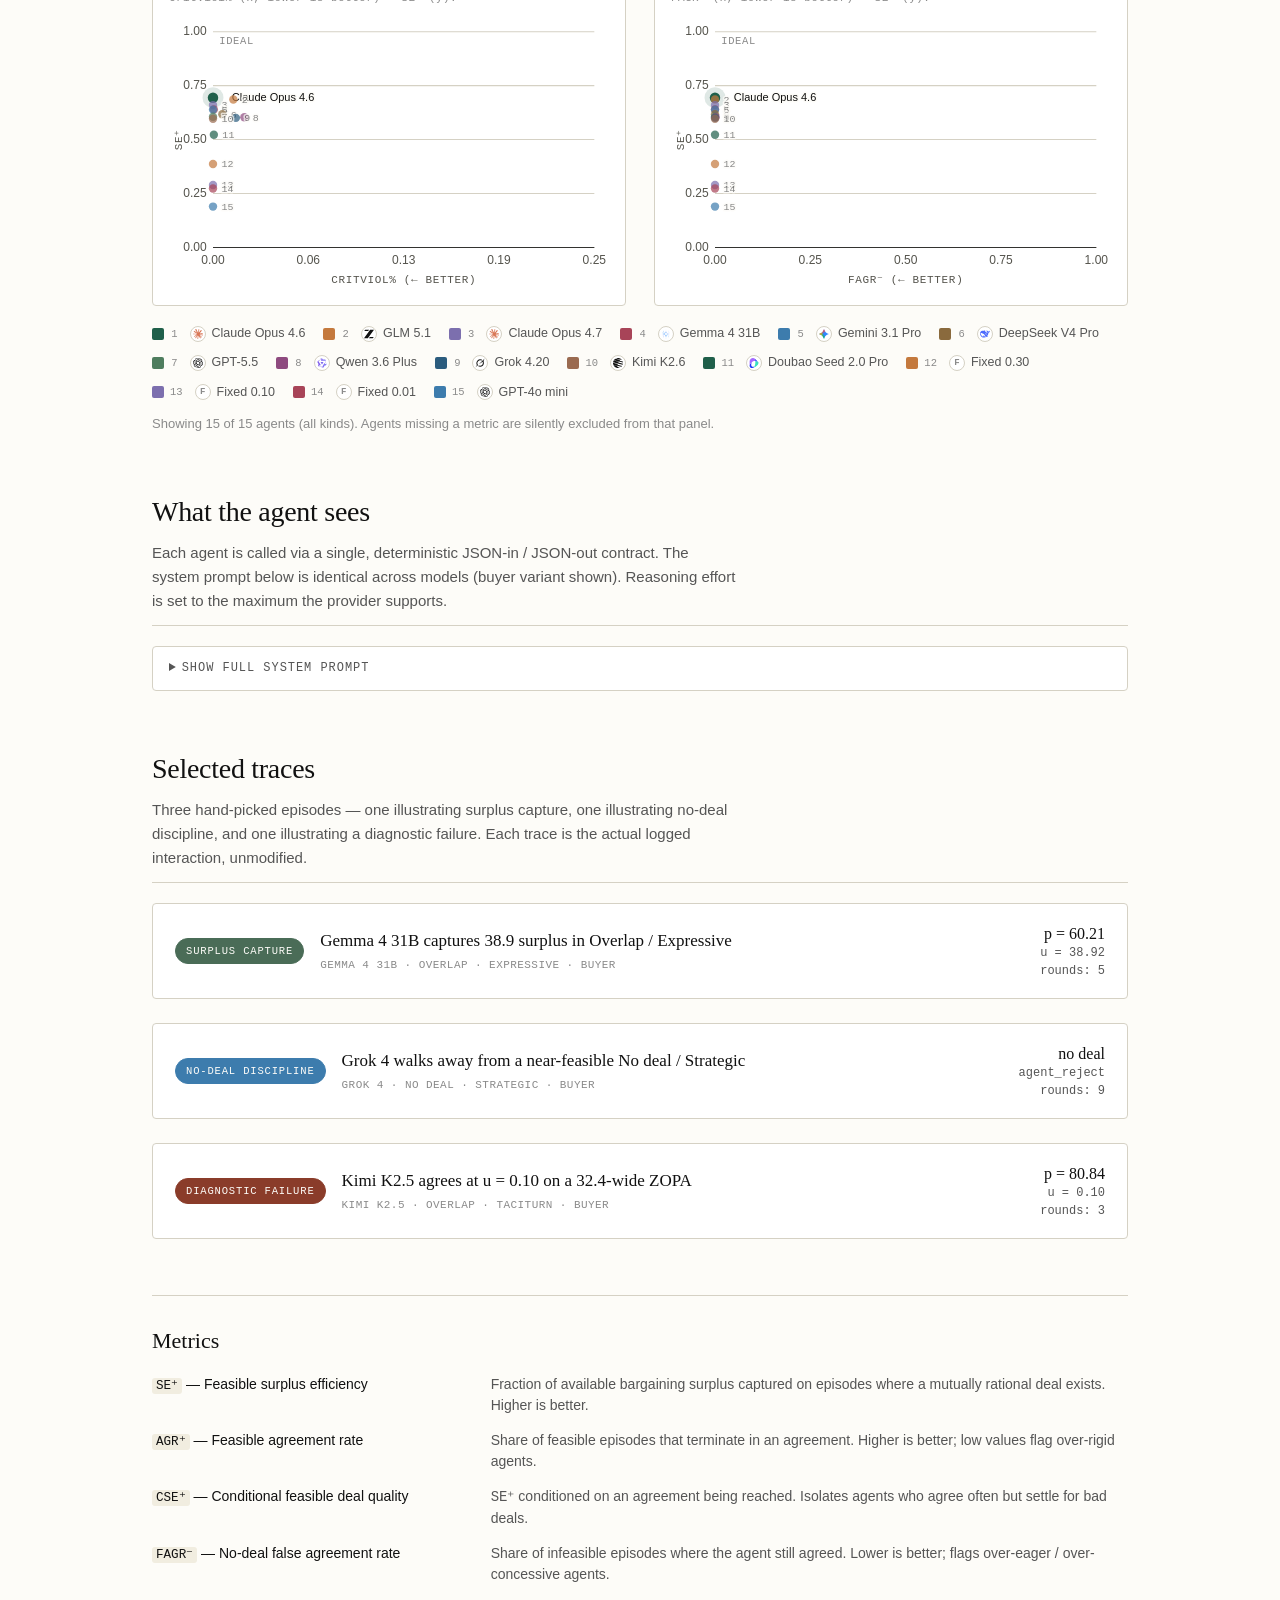
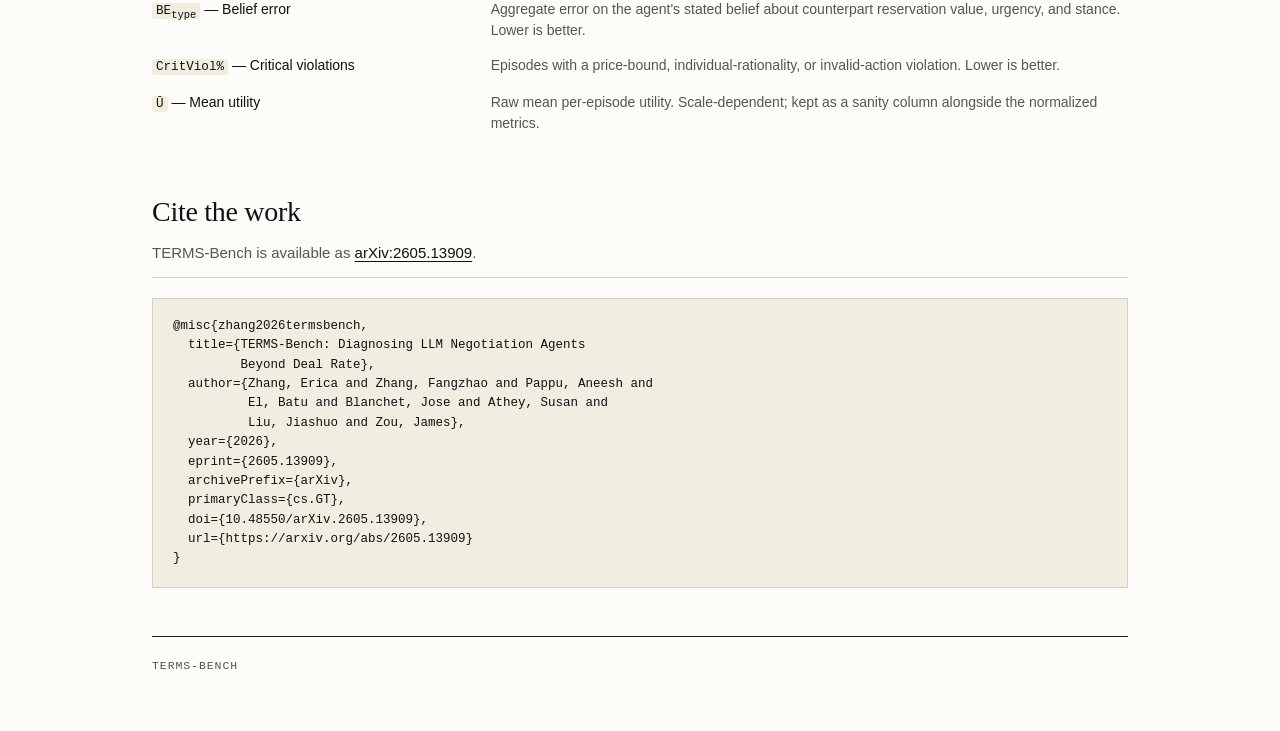
==== commit a935081a: "Add Submit-your-model page (mailto-based flow) - submit.html: new page walking submitters through pr" ====
--- a/index.html
+++ b/index.html
@@ -94,10 +94,7 @@
         <li><a href="#section-pg-robustness">Data-grounded robustness</a></li>
         <li><a href="#diagnostics-section">Diagnostics</a></li>
         <li><a href="fingerprints.html" class="page-toc-external">Bargaining fingerprints &rarr;</a></li>
-        <li class="page-toc-soon" aria-disabled="true">
-          <span class="page-toc-soon-label">Submit your model</span>
-          <span class="page-toc-soon-tag">coming soon</span>
-        </li>
+        <li><a href="submit.html" class="page-toc-external">Submit your model &rarr;</a></li>
         <li><a href="#prompt-section">Agent contract</a></li>
         <li><a href="#traces-section">Traces</a></li>
         <li><a href="#metrics-definitions">Metrics</a></li>
--- a/style.css
+++ b/style.css
@@ -2767,6 +2767,152 @@
 }
 
 /* ============================================================
+   Submit page — submission form
+   ============================================================ */
+
+.submit-form {
+  display: flex;
+  flex-direction: column;
+  gap: 14px;
+  background: var(--bg-elev);
+  border: 1px solid var(--rule);
+  border-radius: 10px;
+  padding: 22px 24px 24px 24px;
+  margin-top: 8px;
+}
+.submit-form-row {
+  display: grid;
+  grid-template-columns: 1fr 1fr;
+  gap: 14px;
+}
+@media (max-width: 640px) {
+  .submit-form-row { grid-template-columns: 1fr; }
+}
+.submit-field {
+  display: flex;
+  flex-direction: column;
+  gap: 4px;
+}
+.submit-field-label {
+  font-family: var(--font-display);
+  font-size: 12px;
+  font-weight: 600;
+  letter-spacing: 0.02em;
+  text-transform: uppercase;
+  color: var(--fg-muted);
+}
+.submit-field-label .submit-required { color: var(--accent); margin-left: 2px; }
+.submit-field-hint {
+  font-size: 11.5px;
+  line-height: 1.45;
+  color: var(--fg-faint);
+}
+.submit-field-hint code {
+  font-family: var(--font-mono);
+  background: var(--code-bg);
+  padding: 1px 4px;
+  border-radius: 3px;
+  font-size: 11px;
+}
+.submit-input,
+.submit-select,
+.submit-textarea {
+  font-family: var(--font-body);
+  font-size: 13px;
+  line-height: 1.4;
+  color: var(--fg);
+  background: var(--bg);
+  border: 1px solid var(--rule);
+  border-radius: 6px;
+  padding: 9px 11px;
+  transition: border-color 120ms ease, box-shadow 120ms ease;
+}
+.submit-input:focus,
+.submit-select:focus,
+.submit-textarea:focus {
+  outline: none;
+  border-color: var(--rule-strong);
+  box-shadow: 0 0 0 2px var(--code-bg);
+}
+.submit-input[type="password"] { letter-spacing: 0.05em; }
+.submit-textarea { resize: vertical; min-height: 72px; font-family: var(--font-mono); font-size: 12px; }
+.submit-select {
+  appearance: none;
+  -webkit-appearance: none;
+  background-image: linear-gradient(45deg, transparent 50%, var(--fg-muted) 50%),
+                    linear-gradient(135deg, var(--fg-muted) 50%, transparent 50%);
+  background-position: calc(100% - 14px) 50%, calc(100% - 10px) 50%;
+  background-size: 4px 4px, 4px 4px;
+  background-repeat: no-repeat;
+  padding-right: 28px;
+}
+
+.submit-consent {
+  display: flex;
+  align-items: flex-start;
+  gap: 8px;
+  font-size: 12.5px;
+  line-height: 1.5;
+  color: var(--fg-muted);
+}
+.submit-consent input { margin-top: 3px; }
+
+.submit-actions {
+  display: flex;
+  align-items: center;
+  gap: 14px;
+  margin-top: 4px;
+}
+.submit-submit-button {
+  font-family: var(--font-display);
+  font-size: 13px;
+  font-weight: 600;
+  letter-spacing: 0.02em;
+  background: var(--rule-strong);
+  color: var(--bg);
+  border: none;
+  border-radius: 6px;
+  padding: 10px 18px;
+  cursor: pointer;
+  transition: opacity 120ms ease;
+}
+.submit-submit-button:hover { opacity: 0.85; }
+.submit-submit-button:disabled { opacity: 0.5; cursor: progress; }
+
+.submit-status {
+  font-size: 12px;
+  line-height: 1.4;
+  color: var(--fg-muted);
+}
+.submit-status[data-state="ok"] { color: #2a8a4a; }
+.submit-status[data-state="err"] { color: #c0392b; }
+
+.submit-curl {
+  margin-top: 8px;
+}
+.submit-curl summary {
+  cursor: pointer;
+  font-size: 12px;
+  color: var(--fg-muted);
+  font-family: var(--font-display);
+  letter-spacing: 0.02em;
+}
+.submit-curl summary:hover { color: var(--fg); }
+.submit-curl pre {
+  margin: 10px 0 0 0;
+  background: var(--code-bg);
+  border: 1px solid var(--rule);
+  border-radius: 6px;
+  padding: 12px 14px;
+  font-family: var(--font-mono);
+  font-size: 11.5px;
+  line-height: 1.55;
+  color: var(--fg);
+  overflow-x: auto;
+  white-space: pre;
+}
+
+/* ============================================================
    TOC "coming soon" entry (non-clickable; signals roadmap item)
    ============================================================ */
 
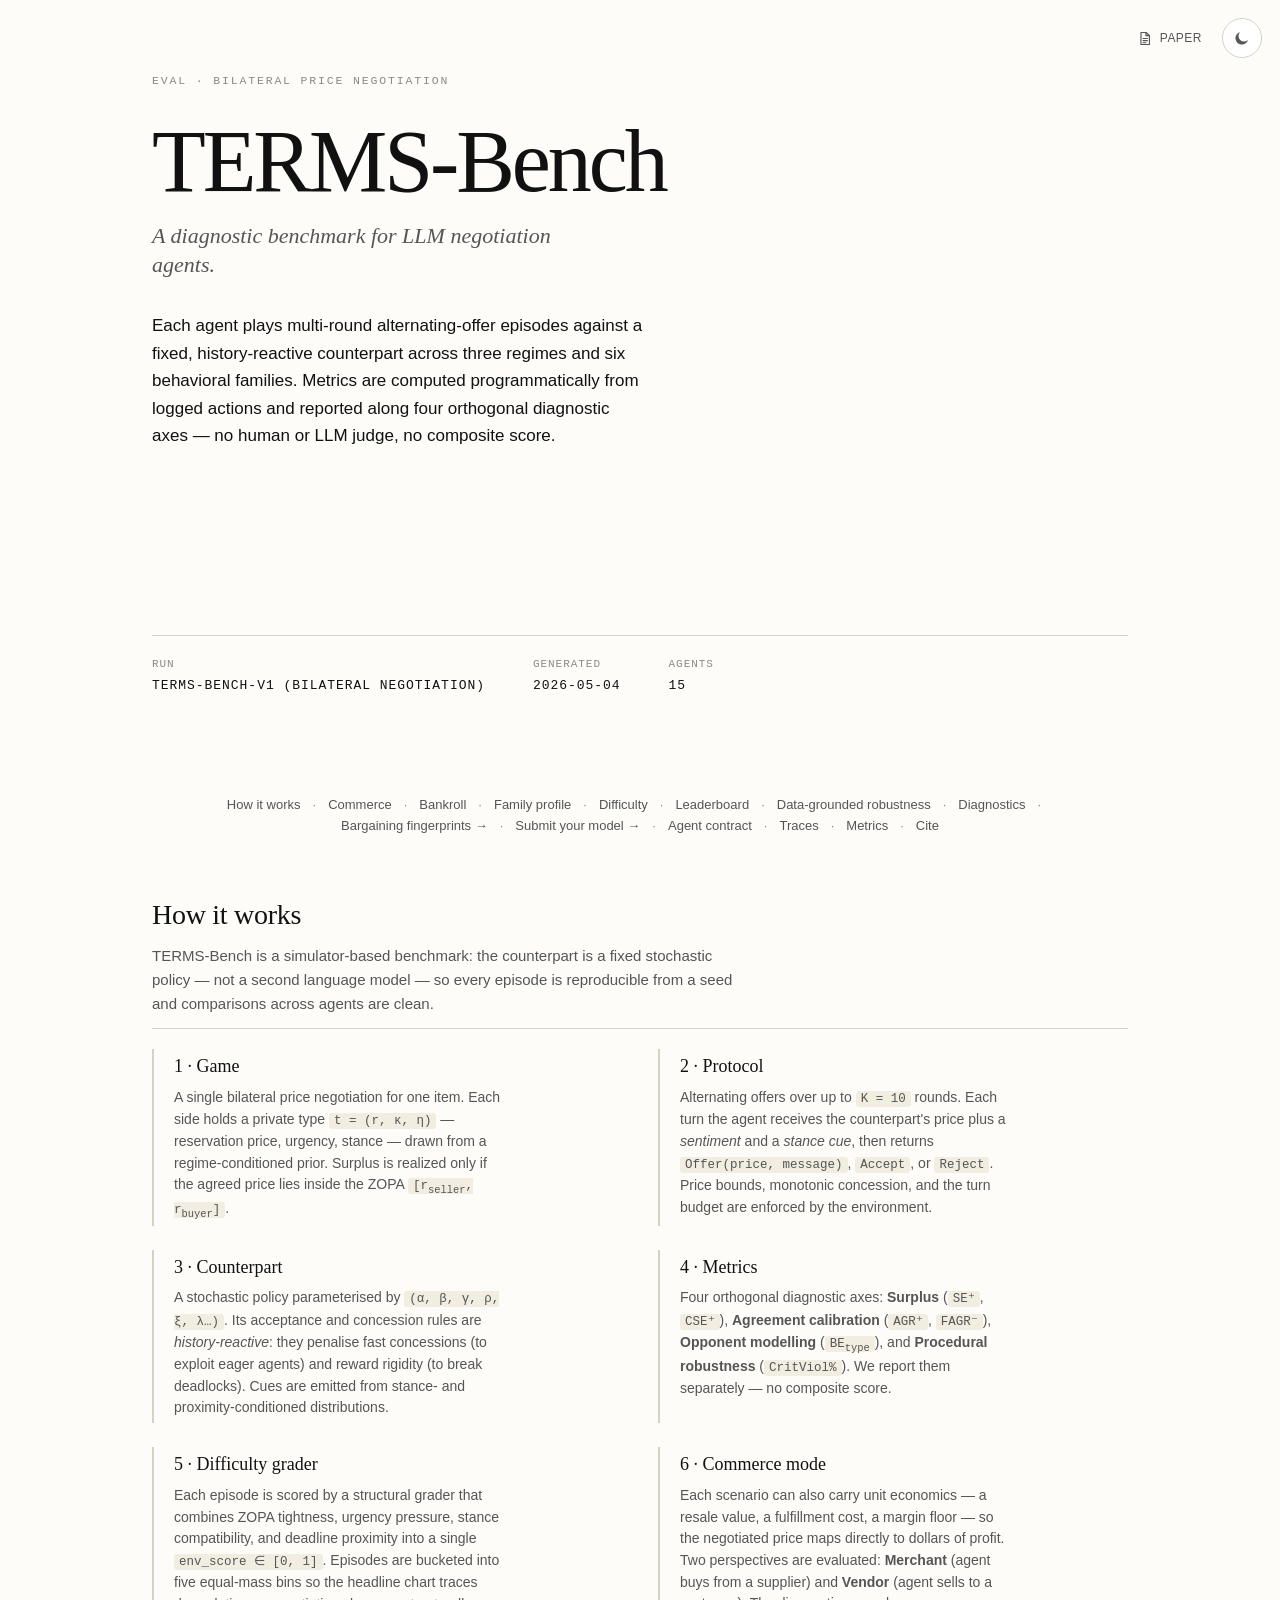
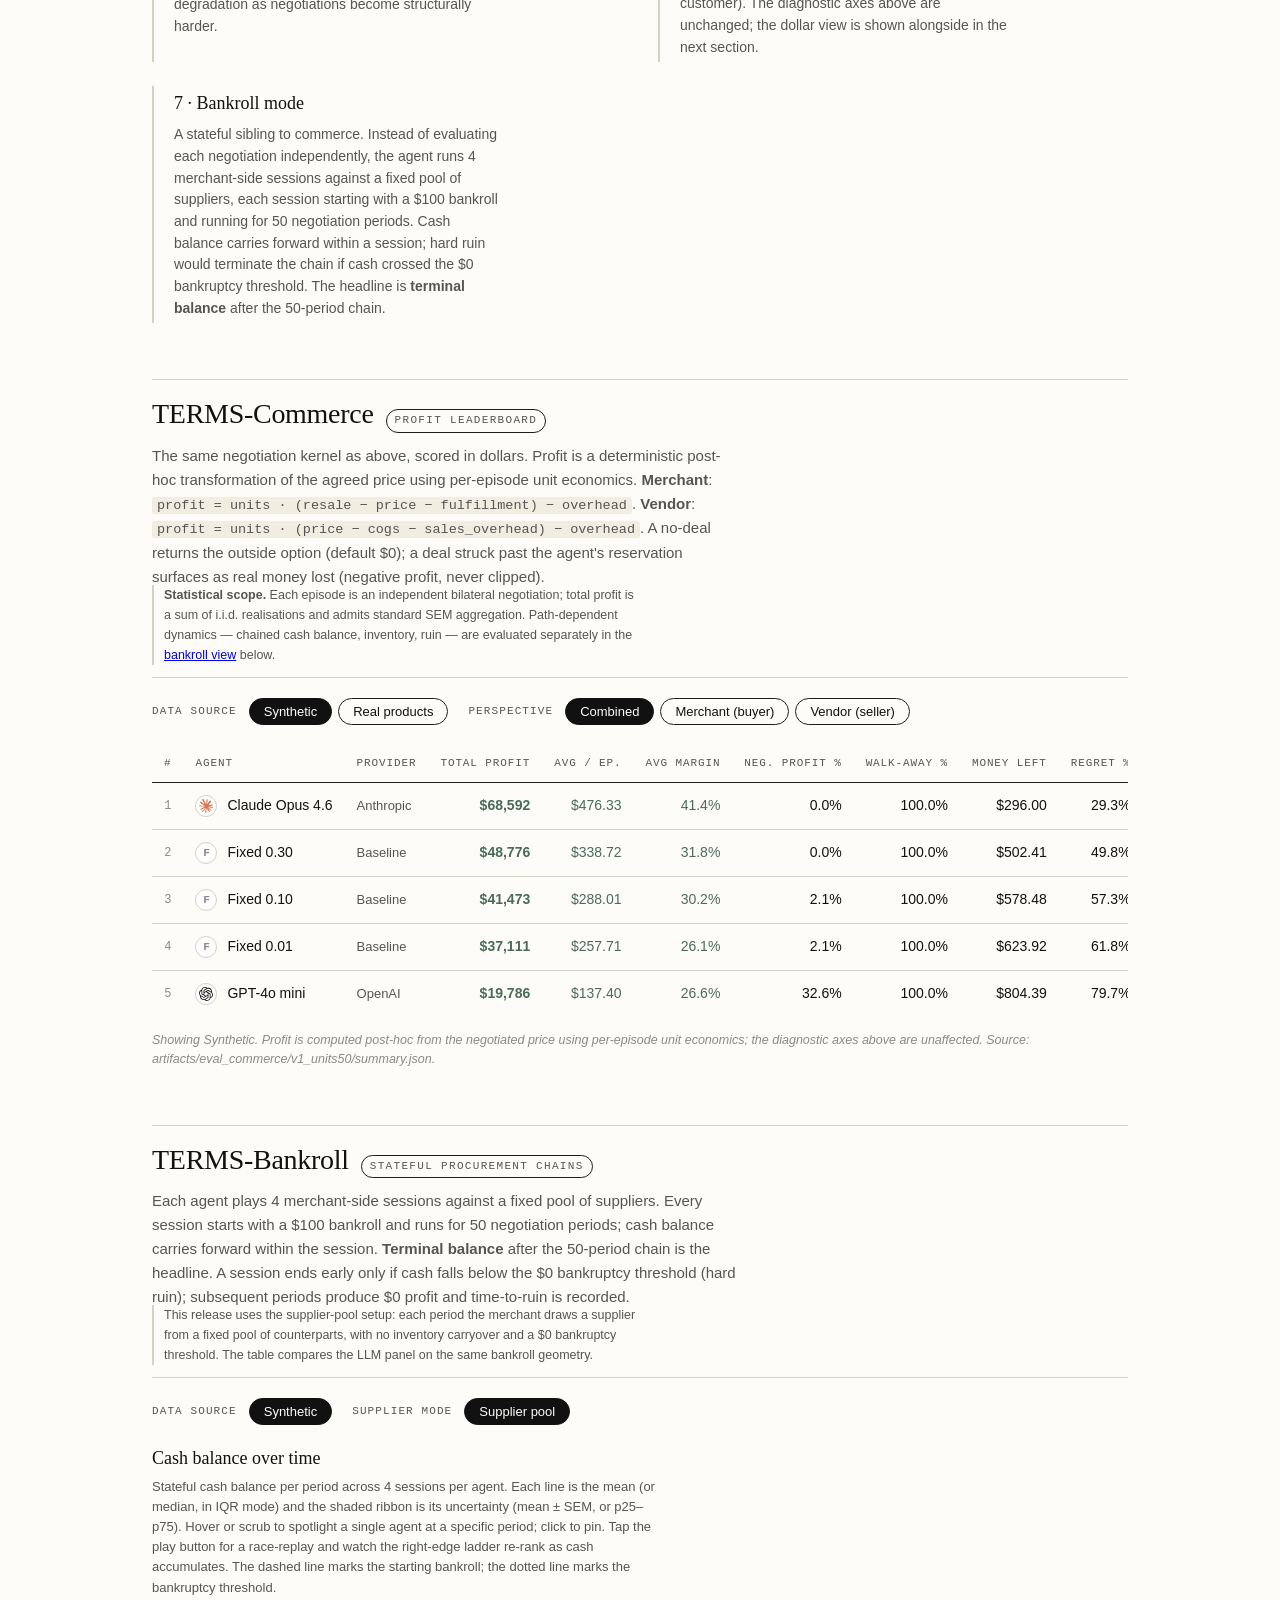
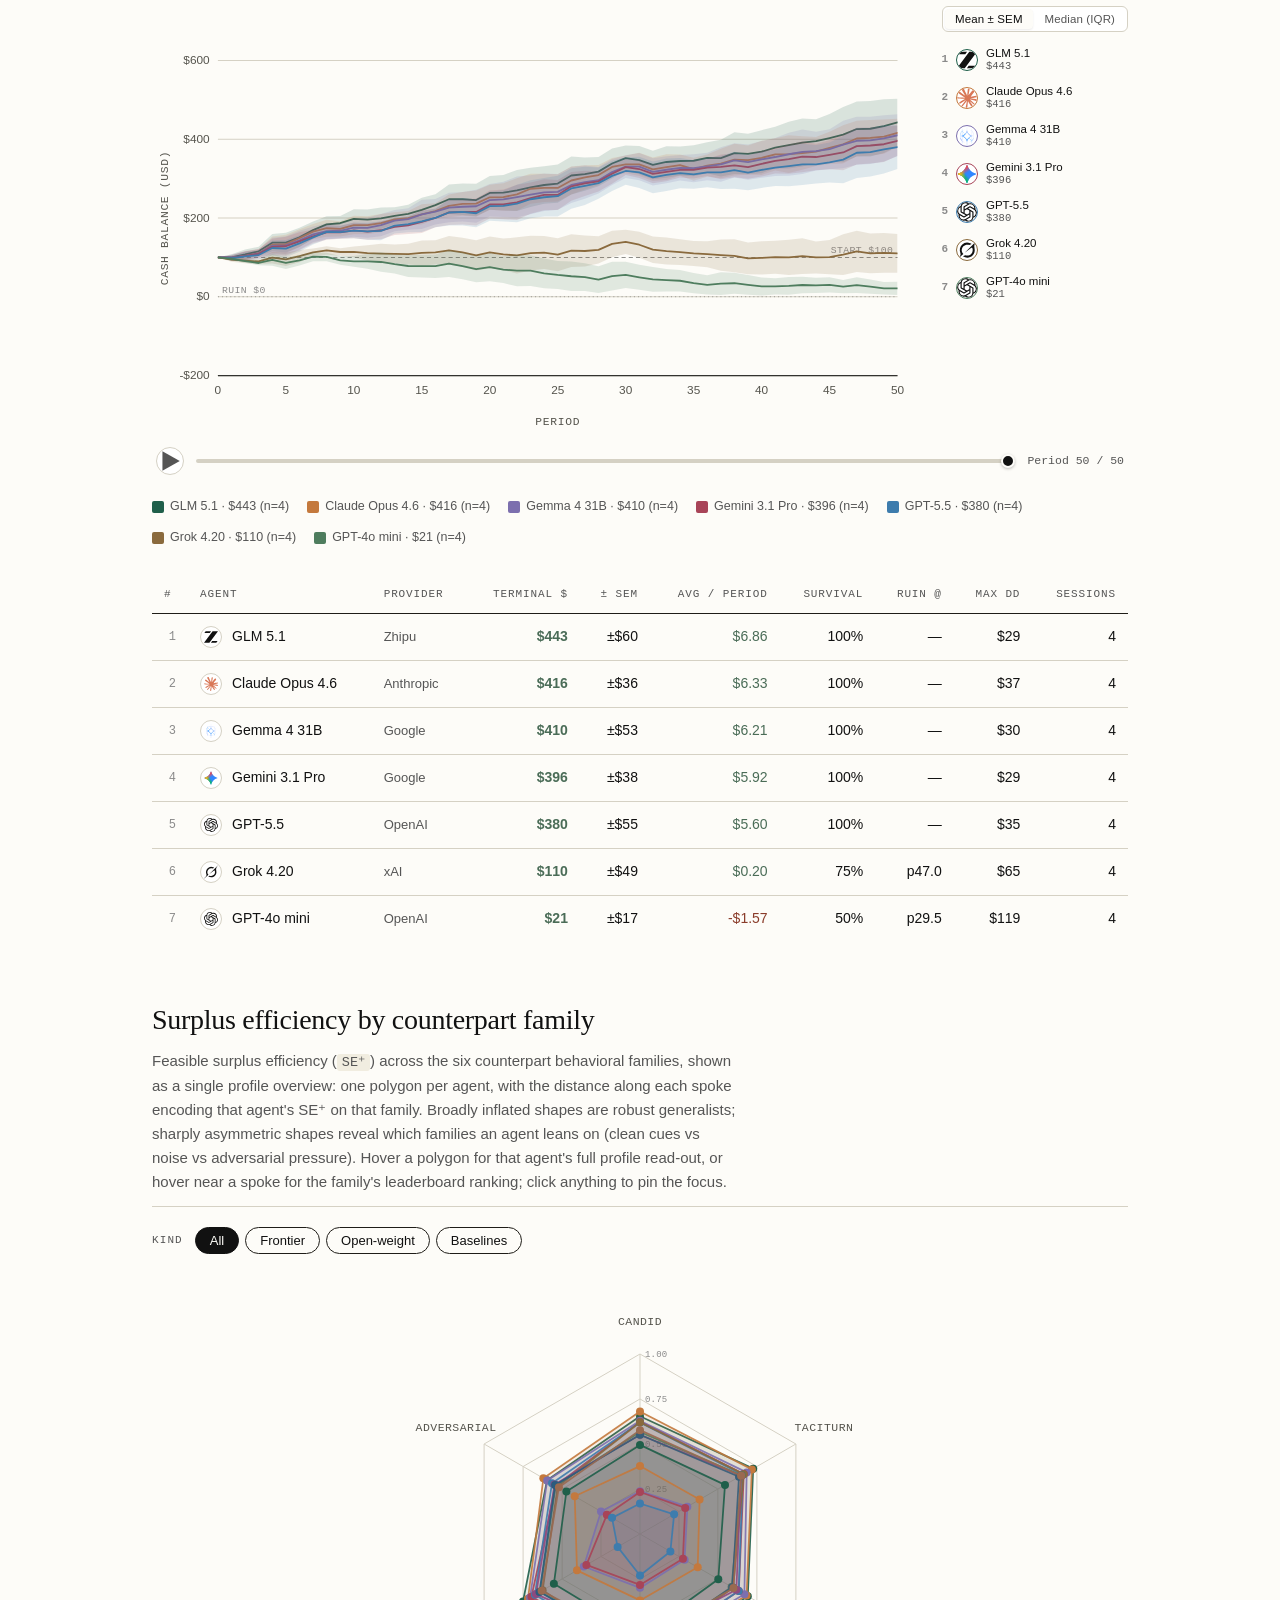
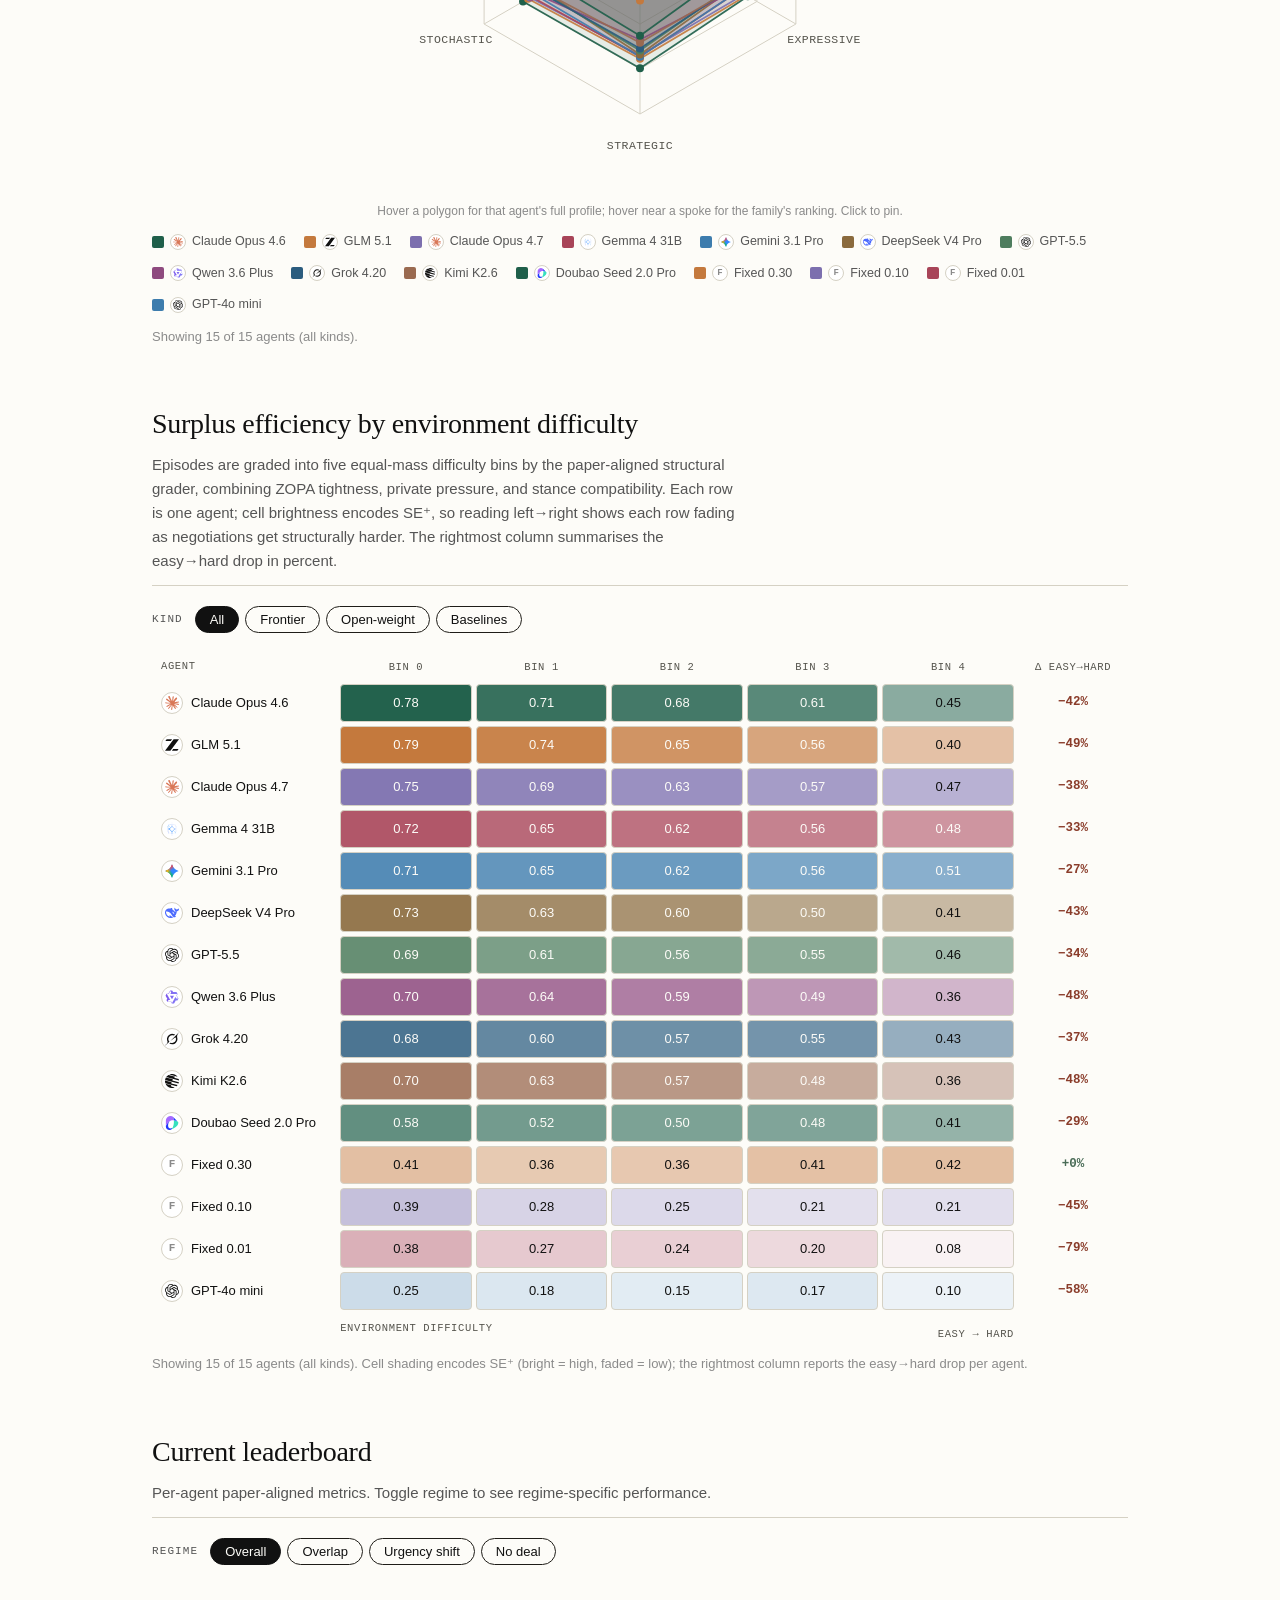
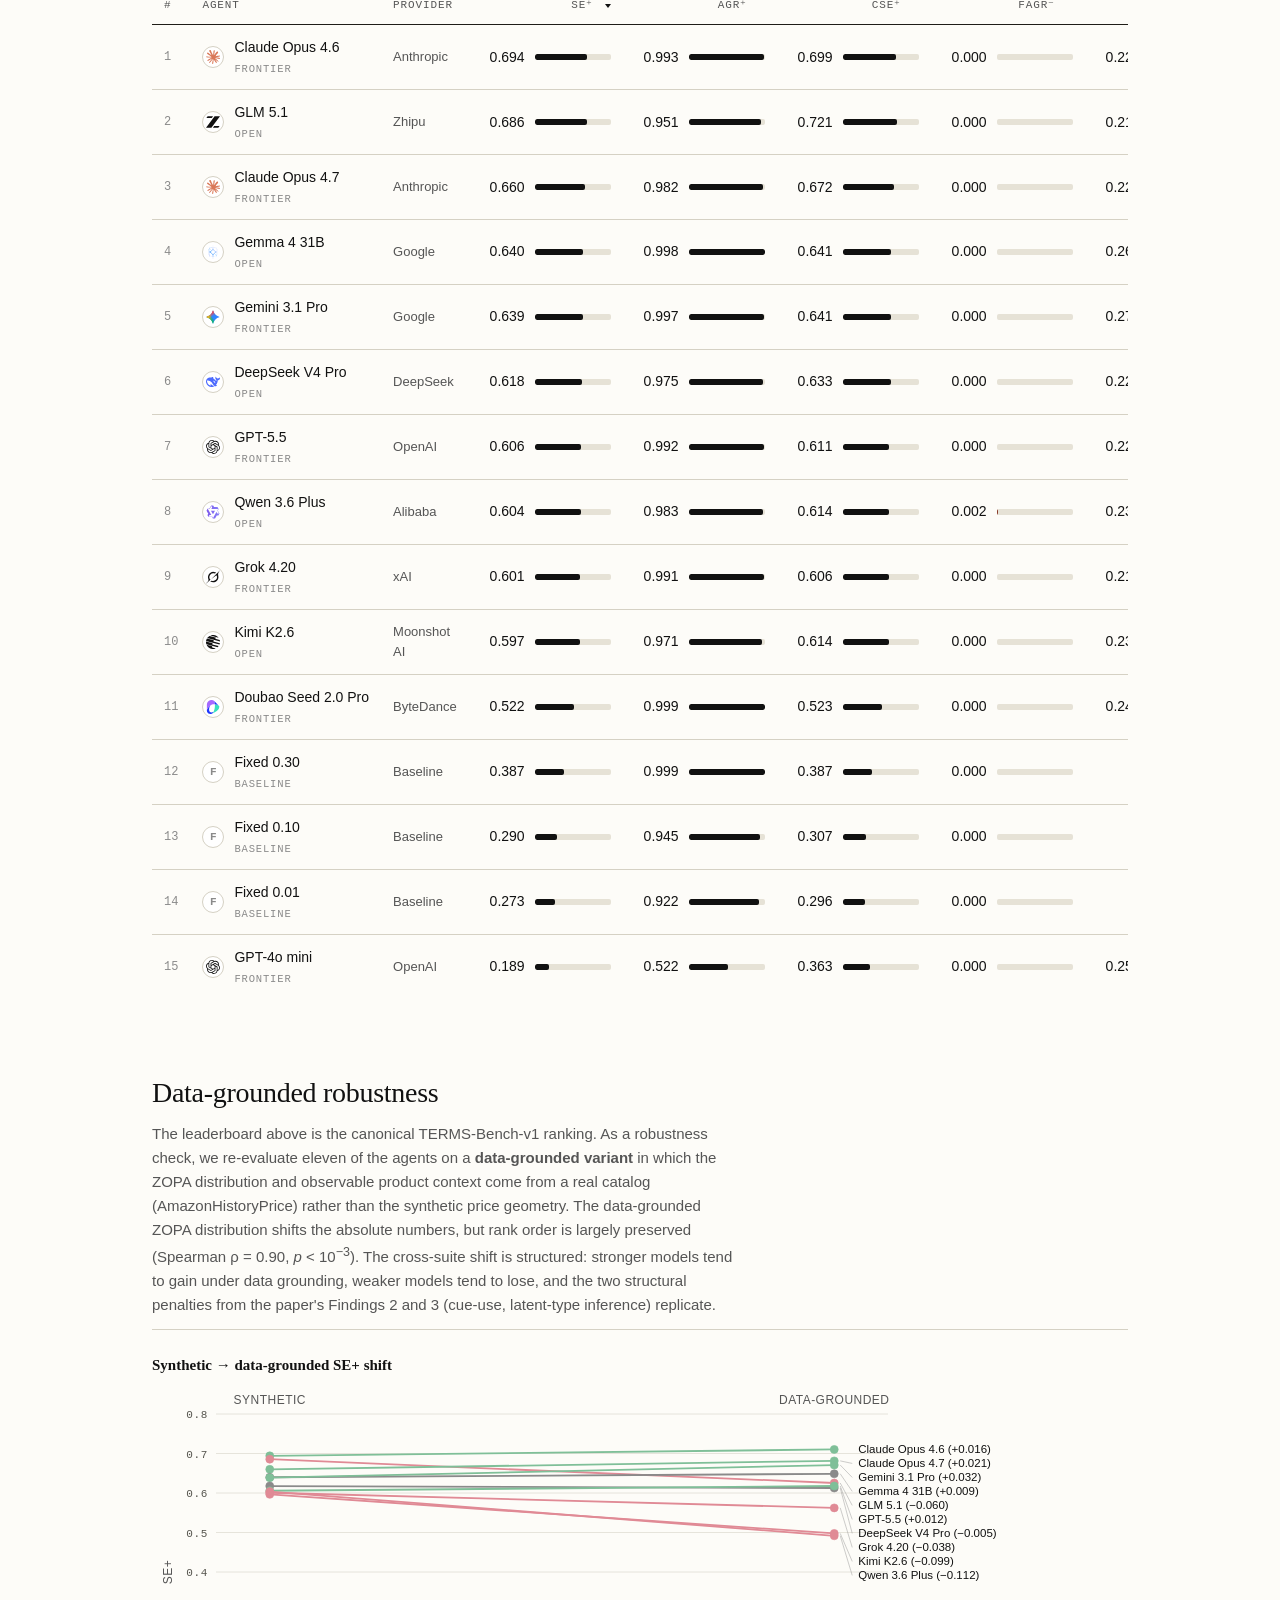
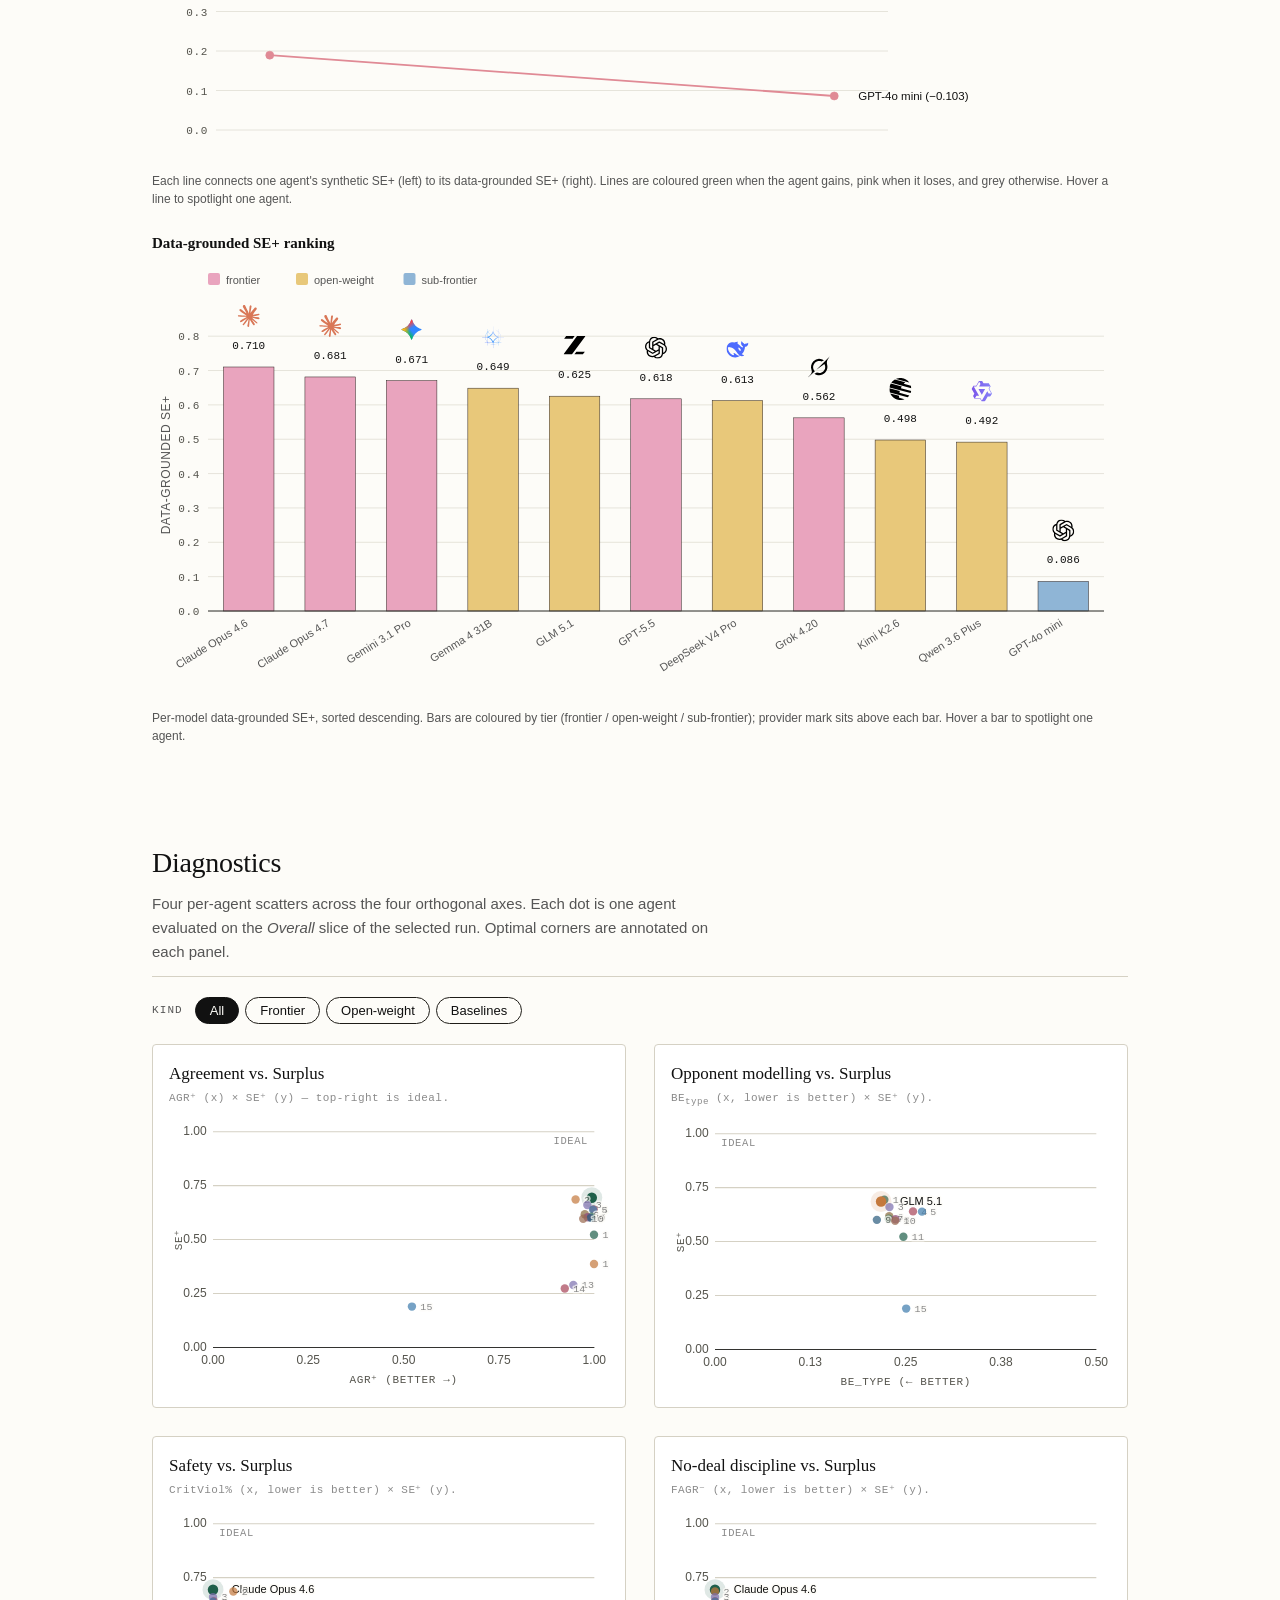
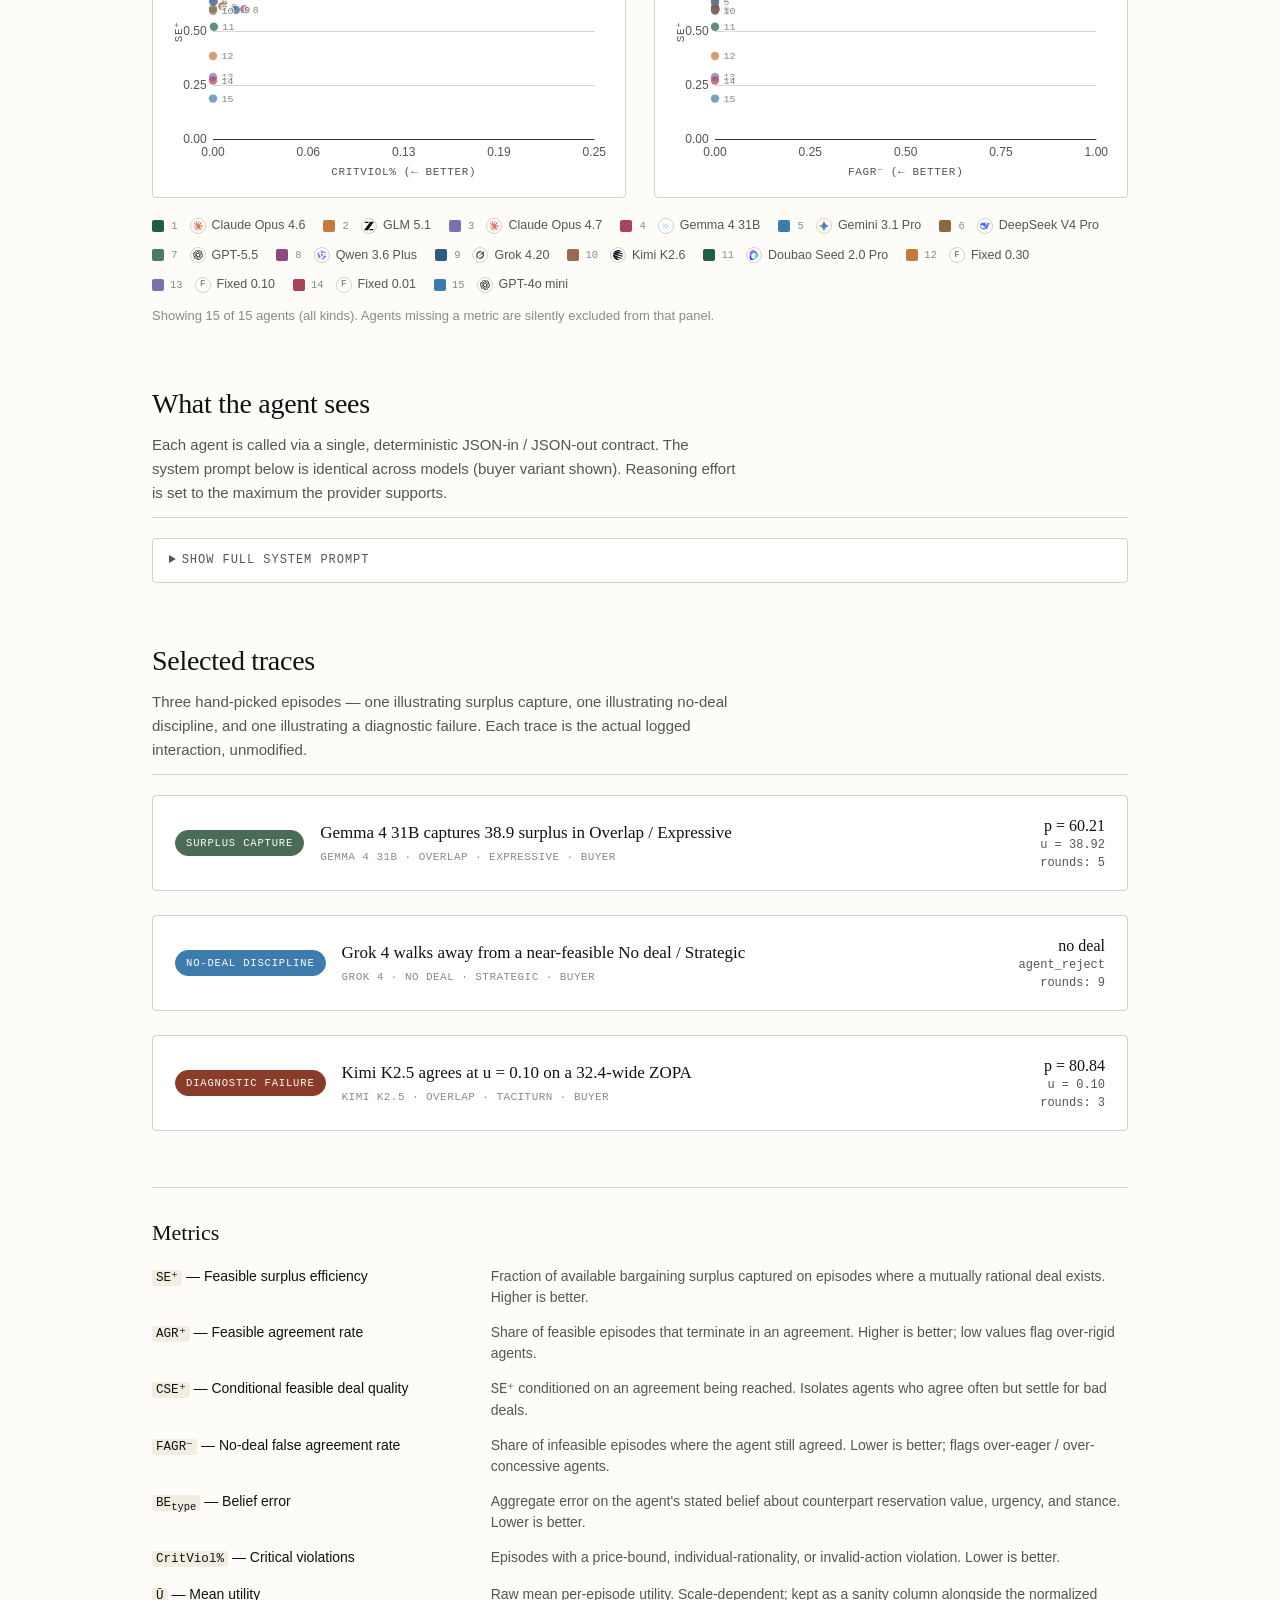
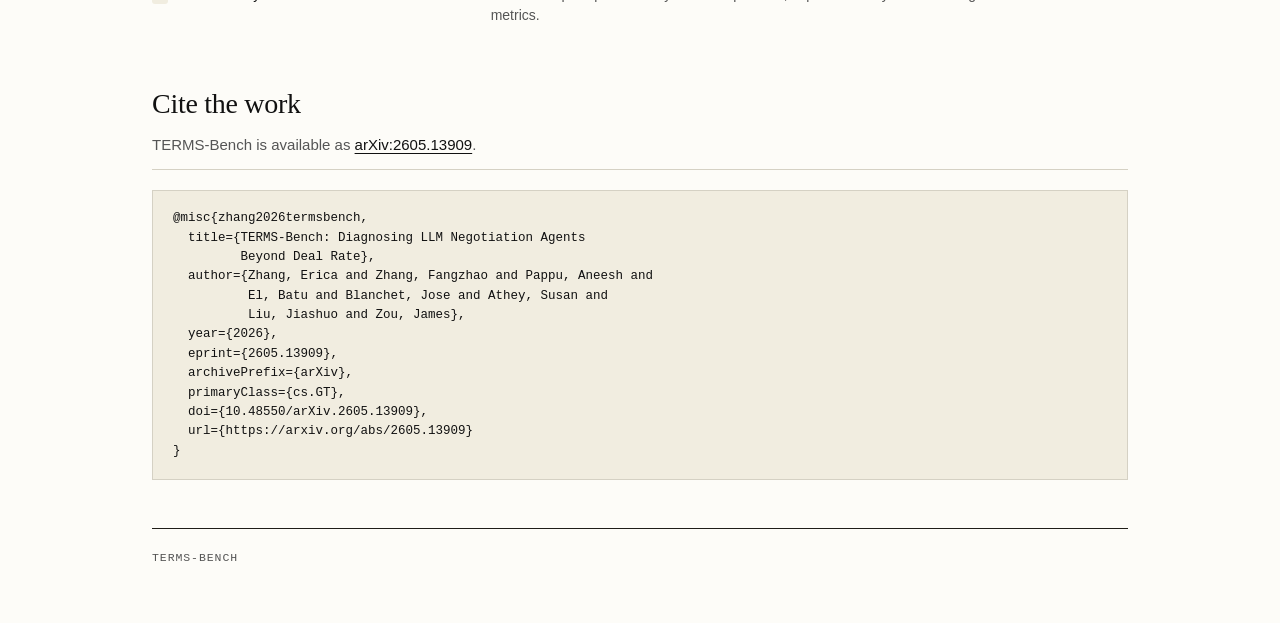
==== commit ff899b67: "Remove grey 'Sources:' footnote under bankroll table The bankroll-footnote element rendered configur" ====
--- a/index.html
+++ b/index.html
@@ -354,7 +354,6 @@
           <tbody id="bankroll-leaderboard-body"></tbody>
         </table>
       </div>
-      <p class="section-footnote" id="bankroll-footnote"></p>
     </section>
 
     <!-- =================================================== Chart A: family -->
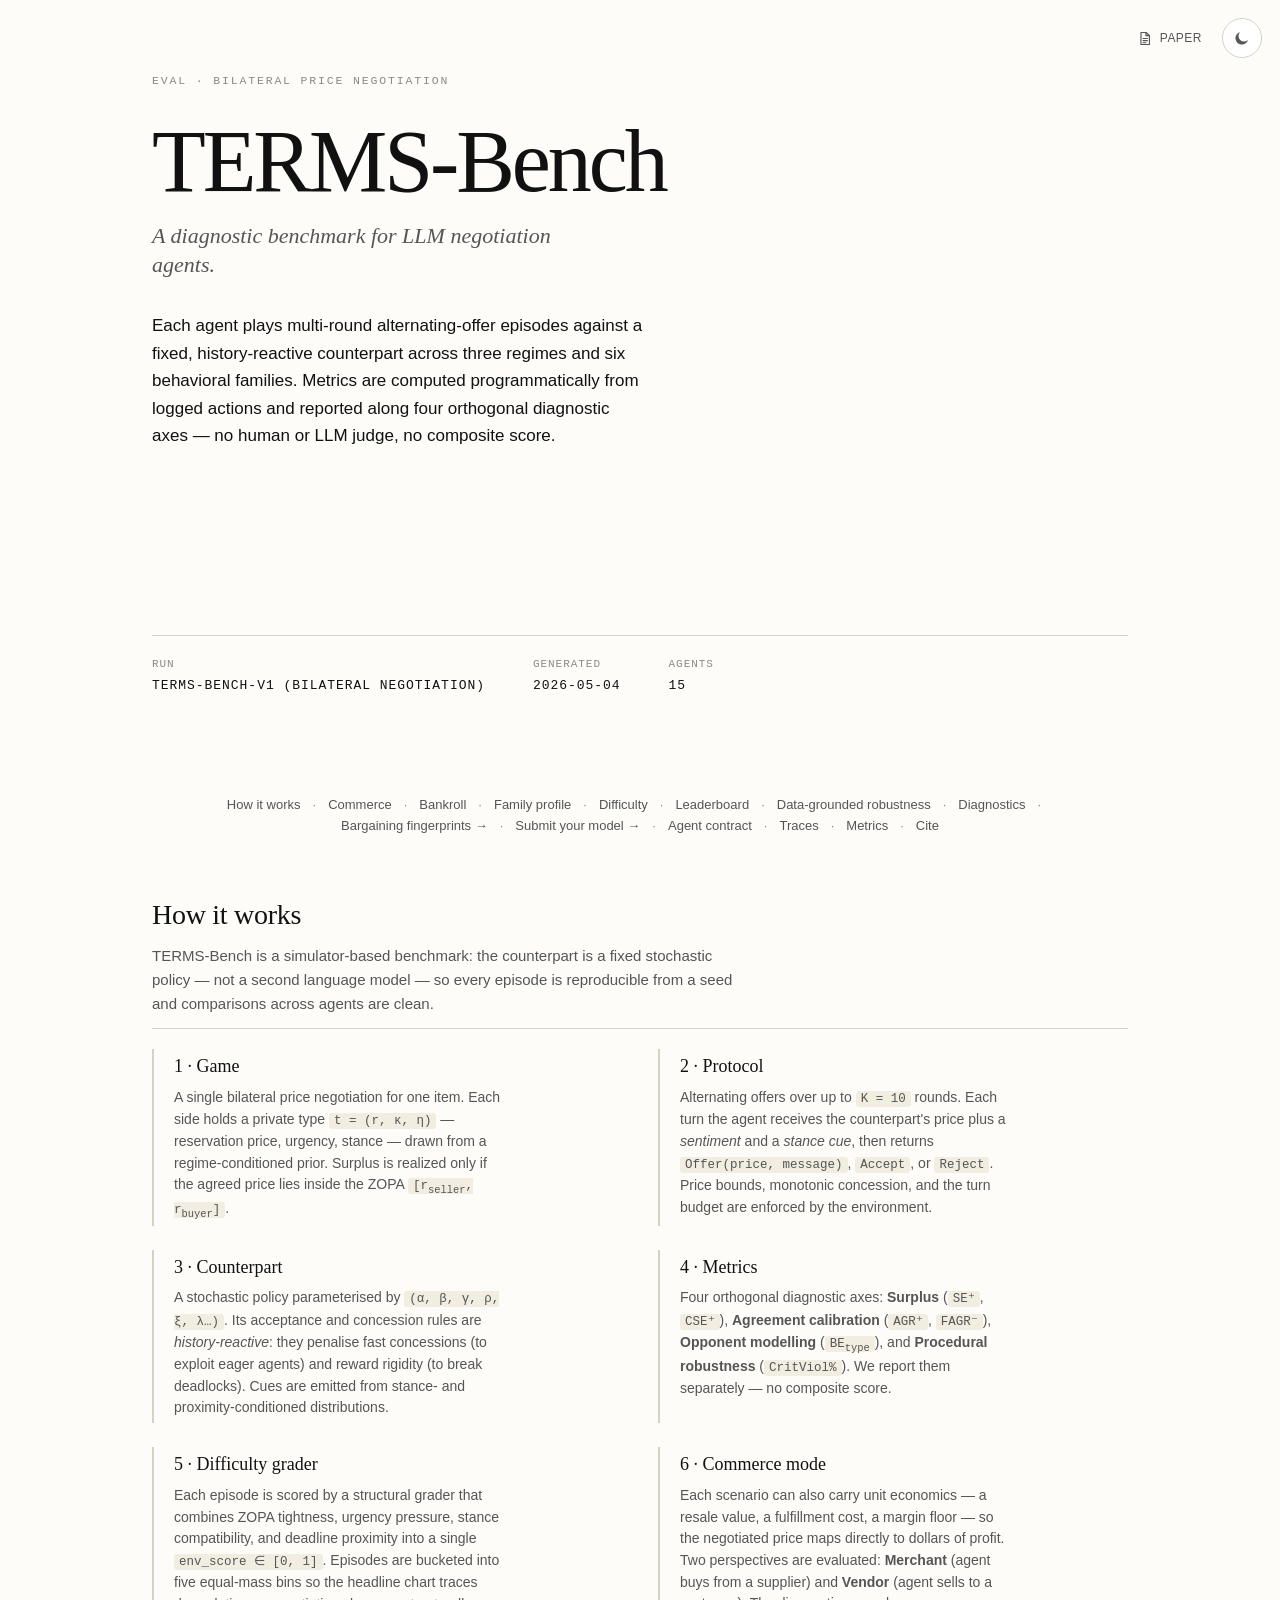
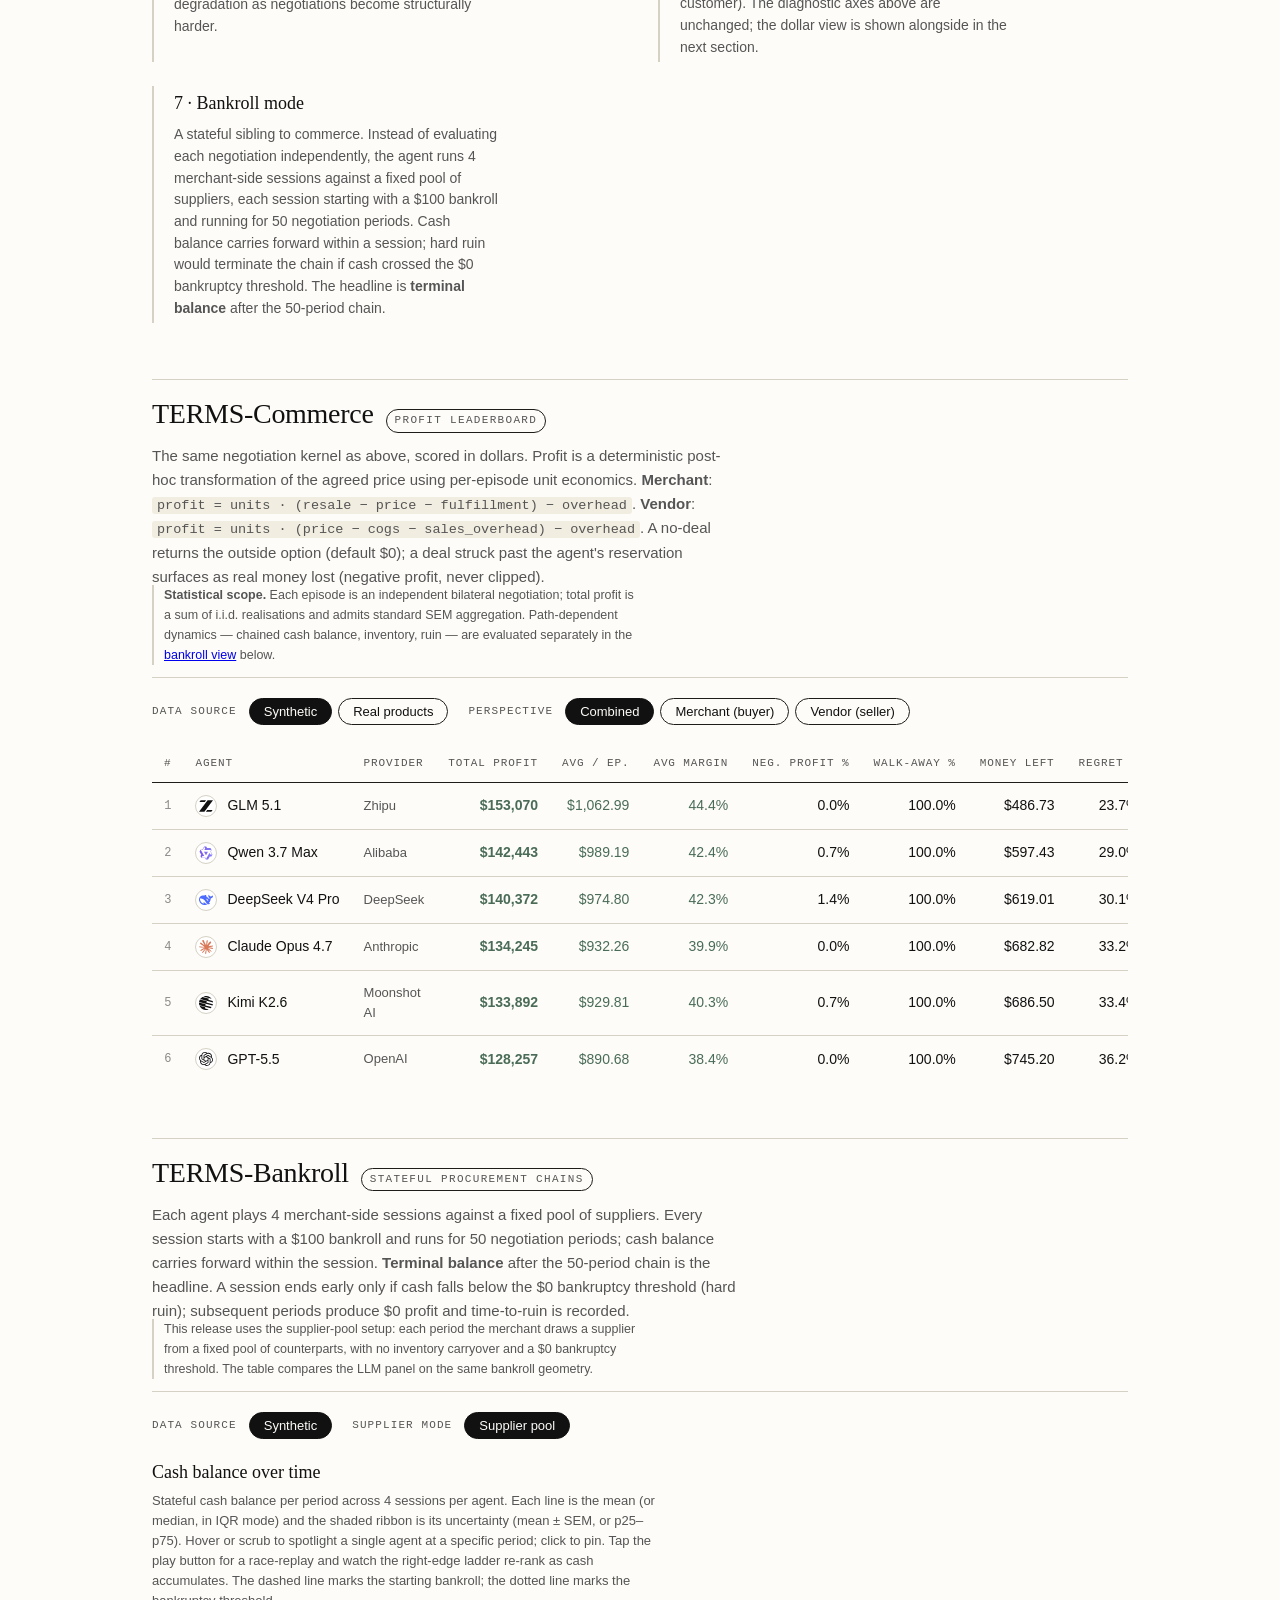
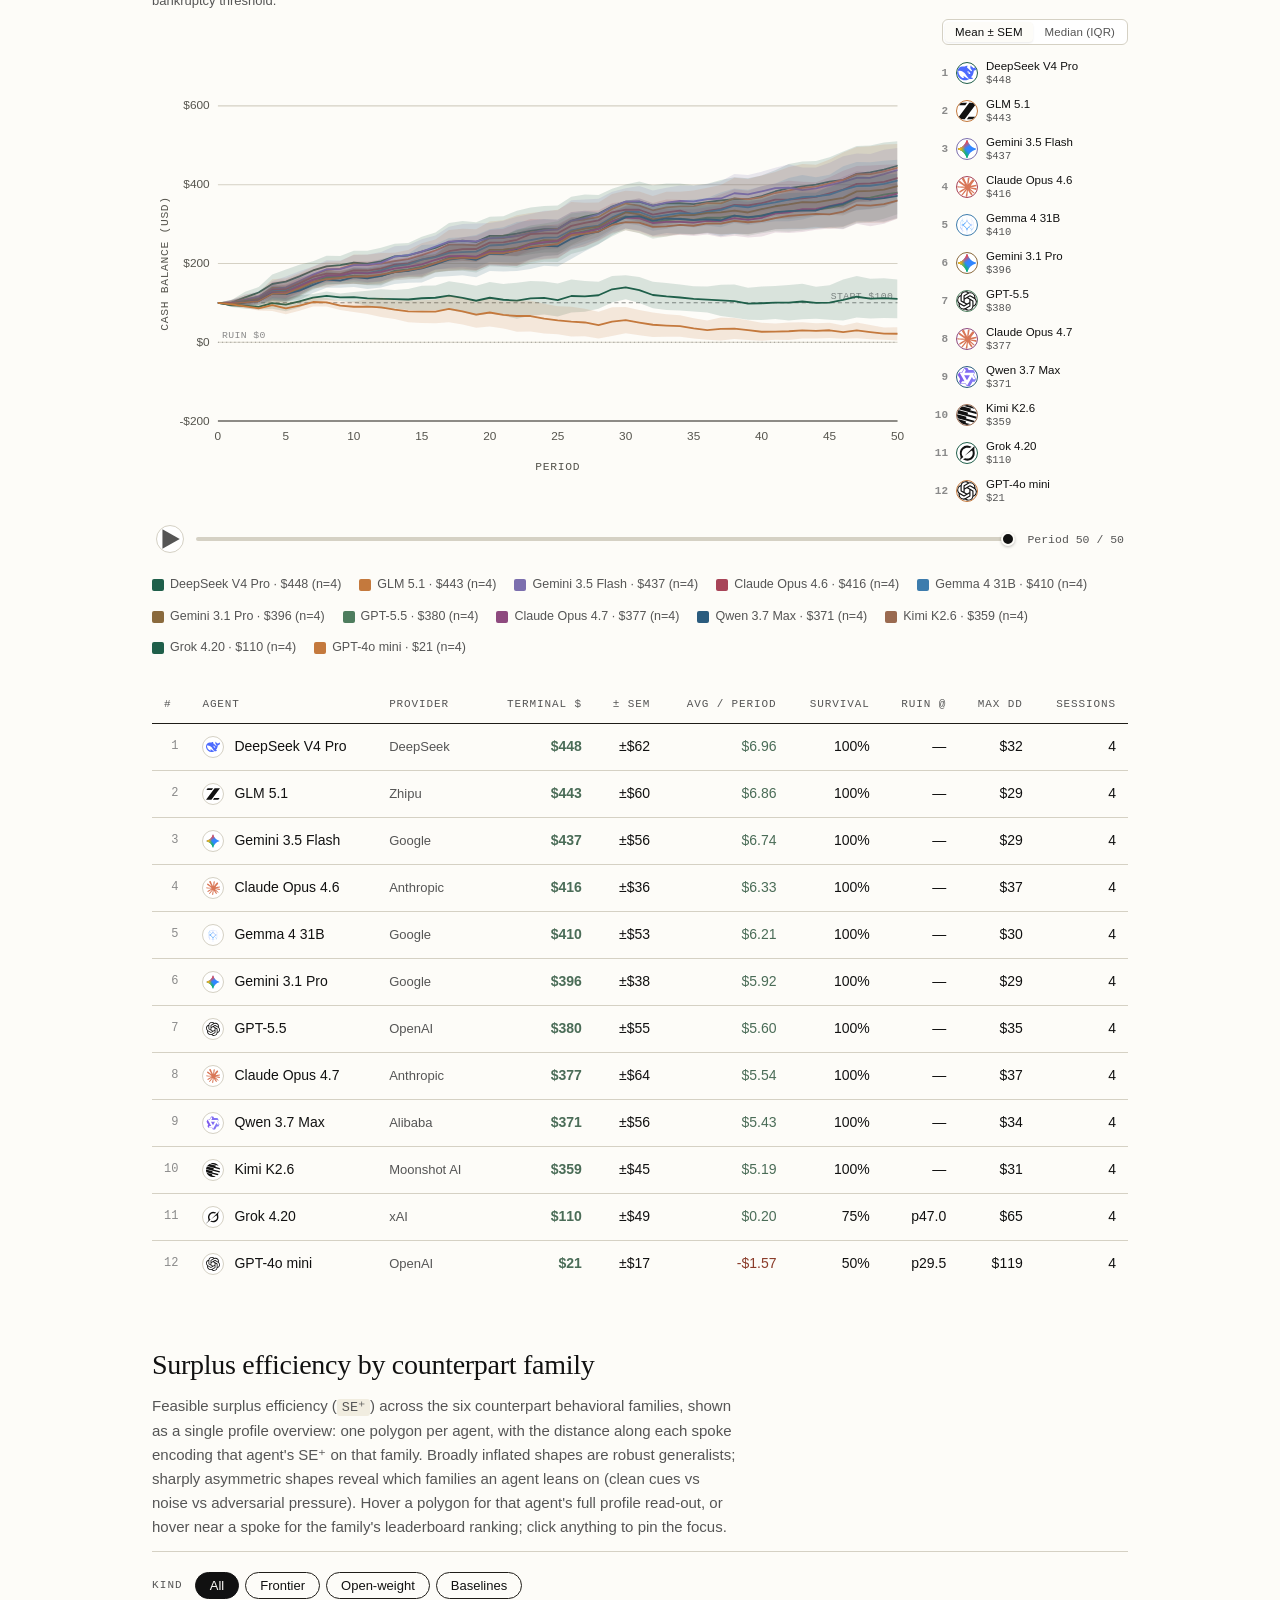
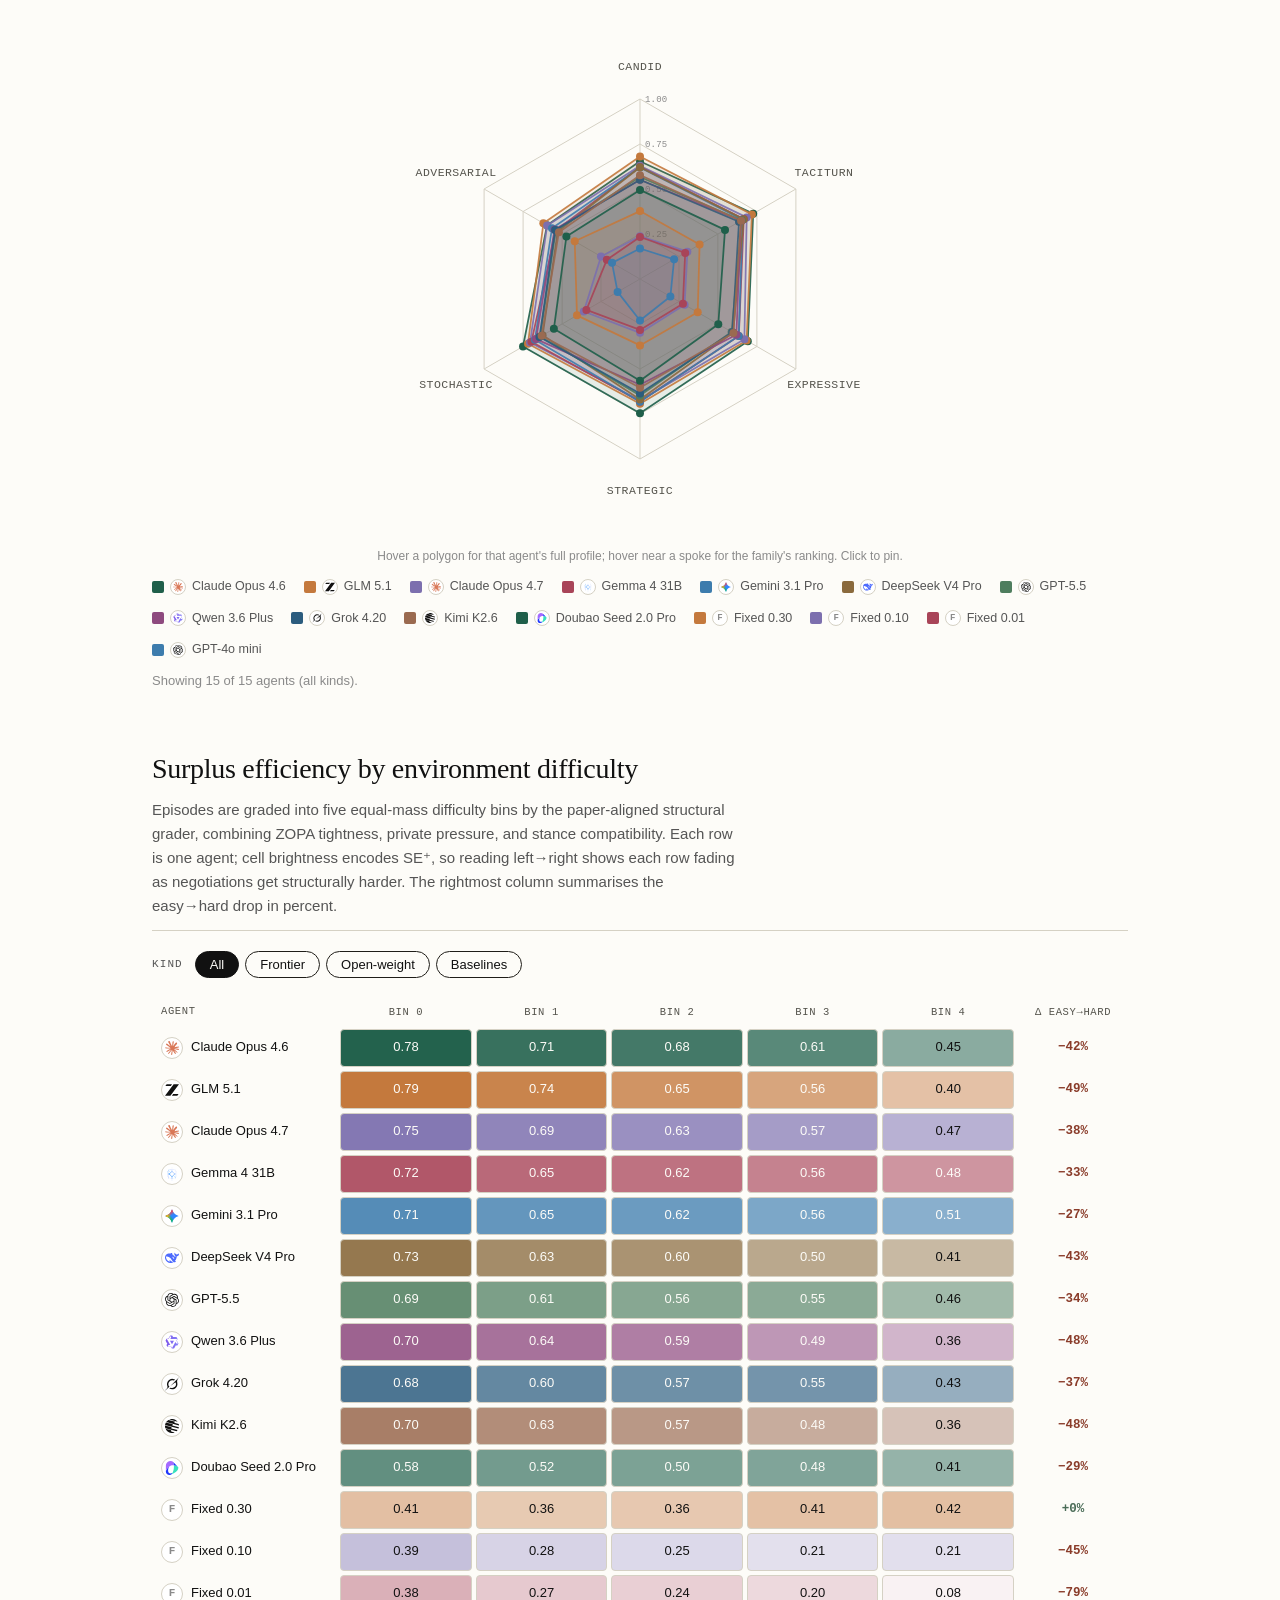
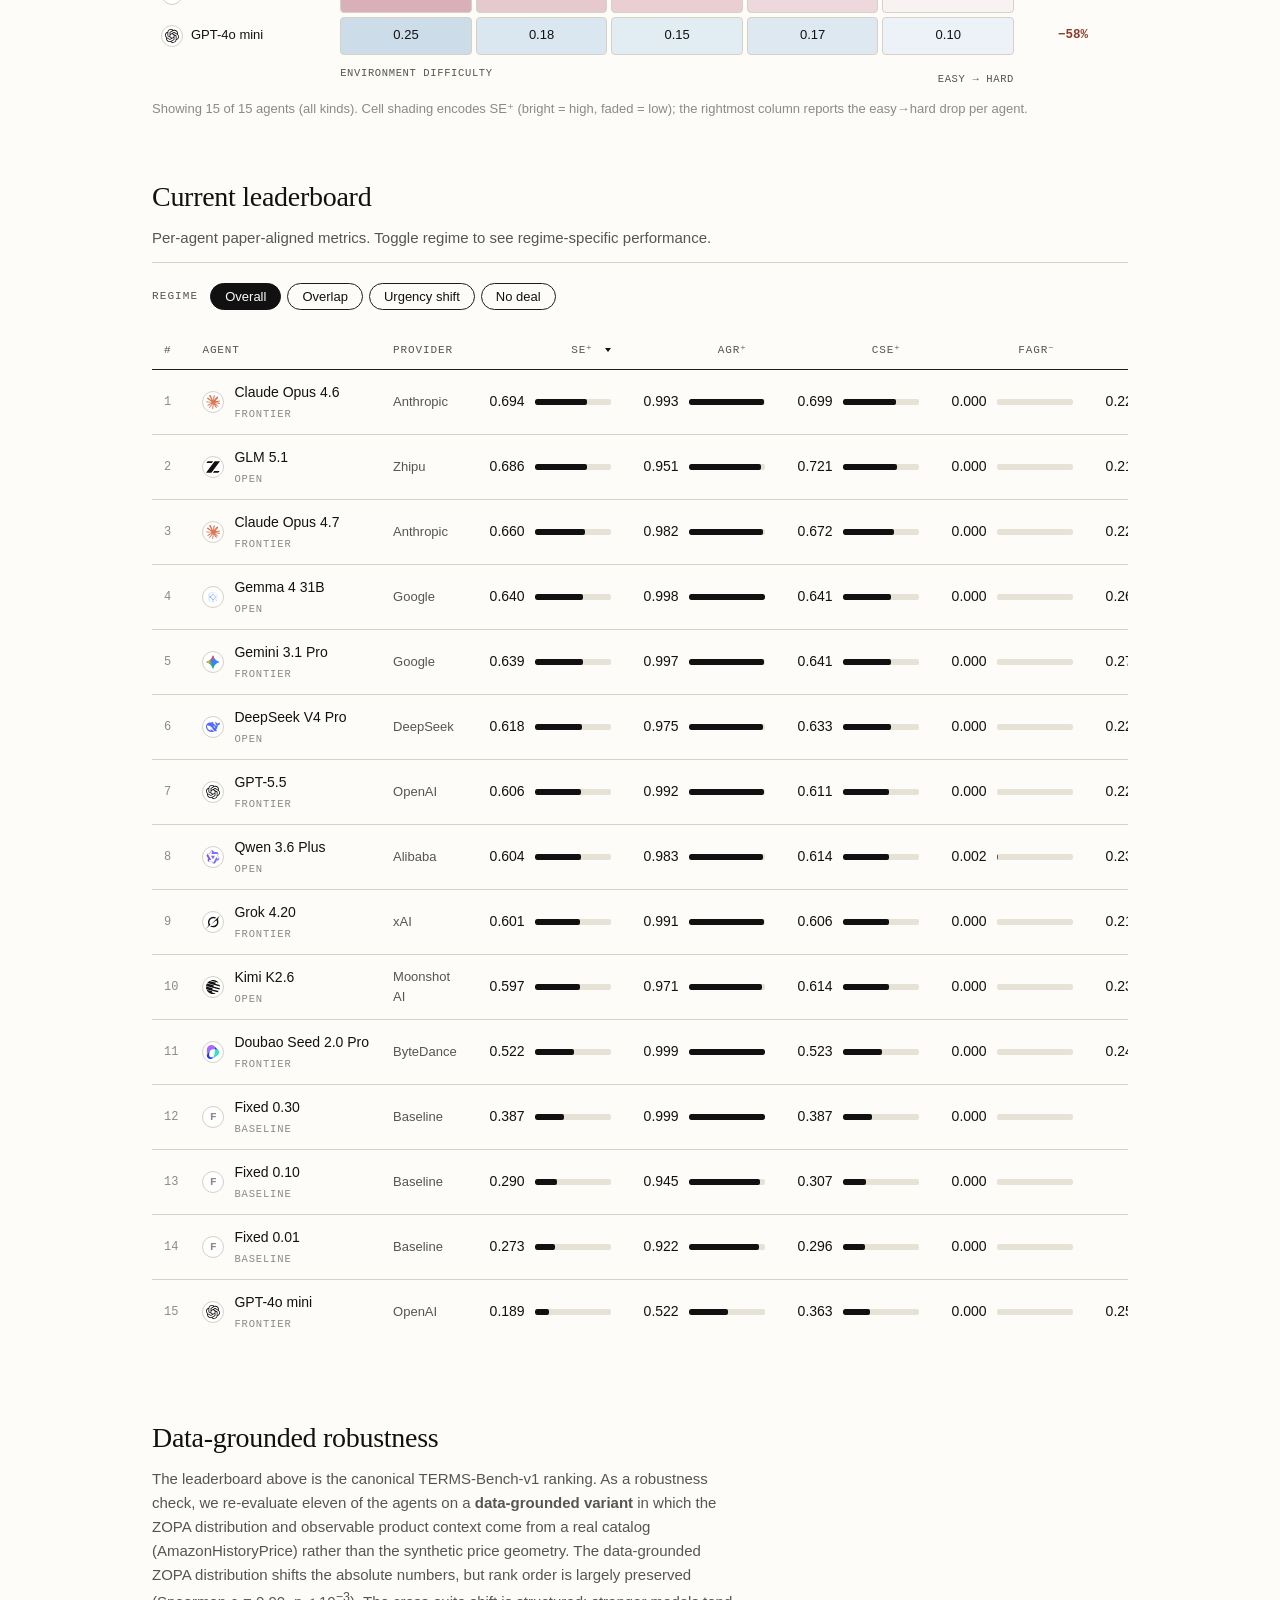
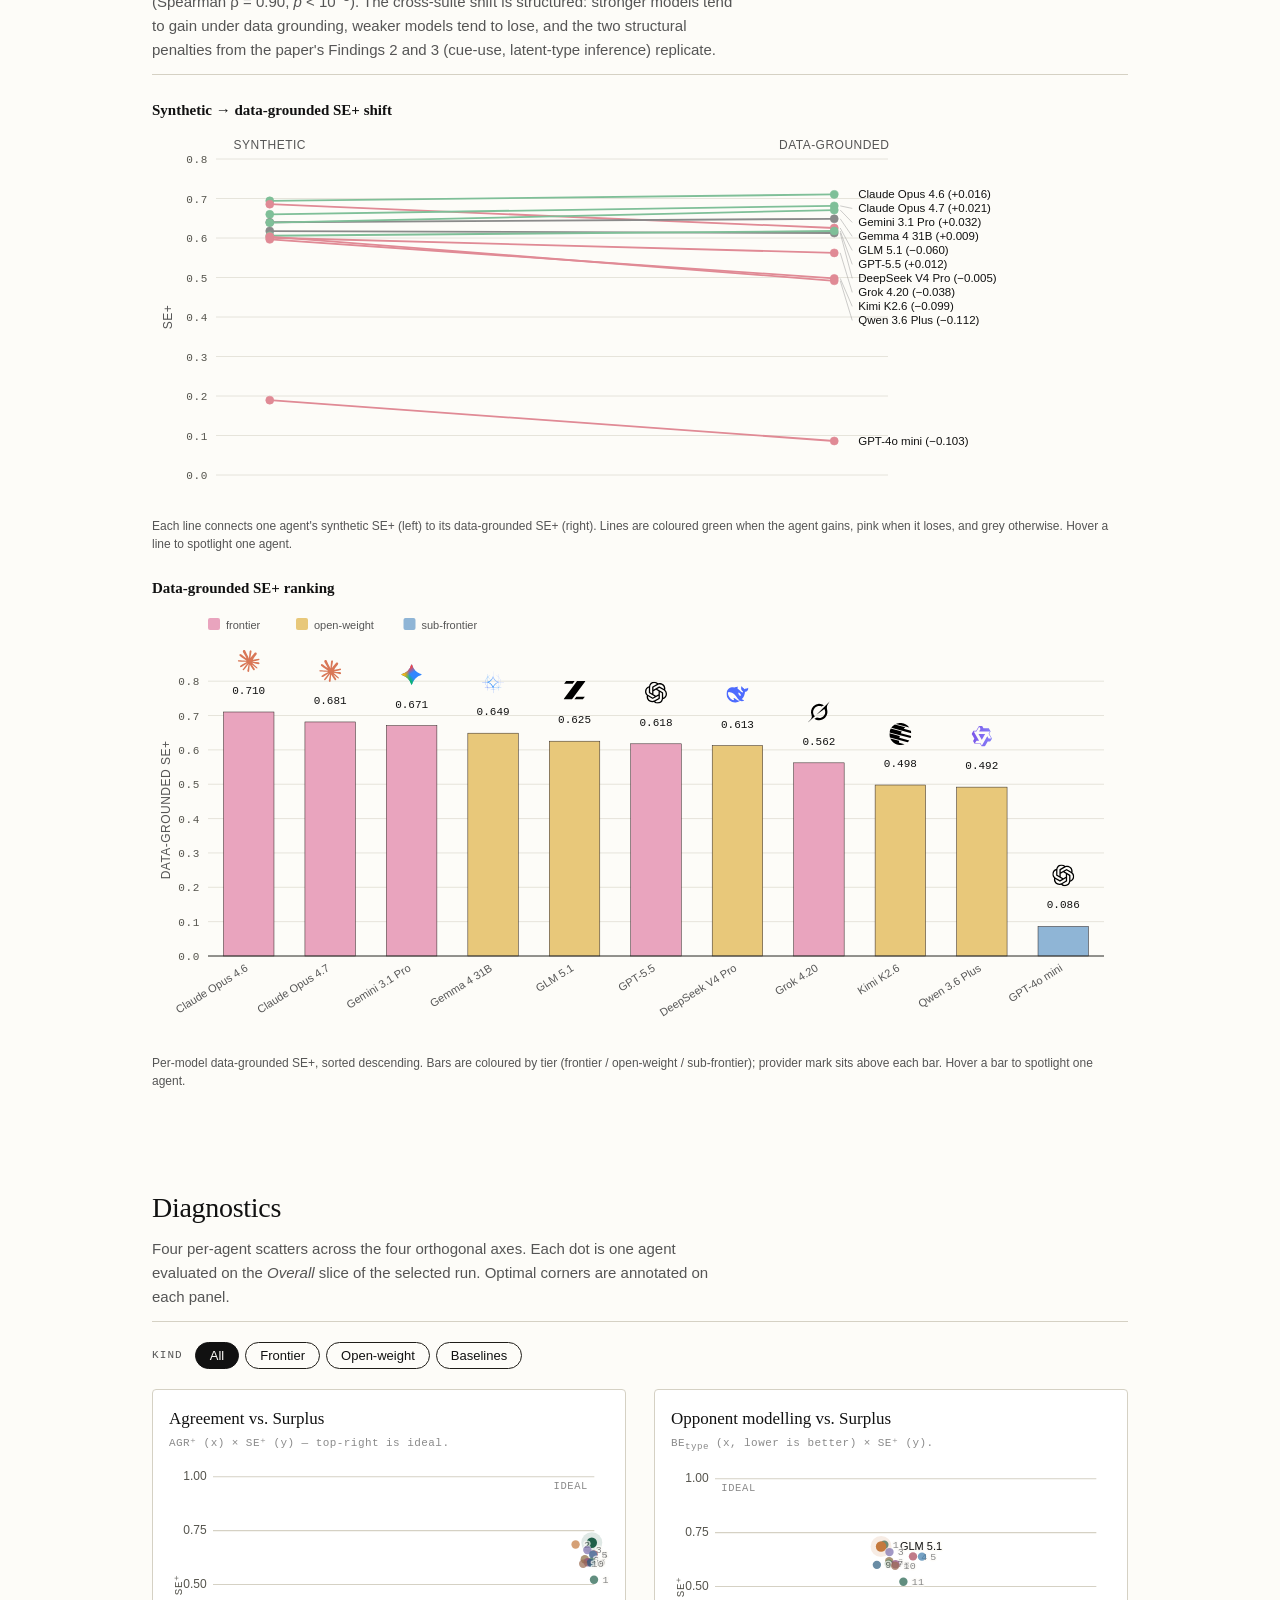
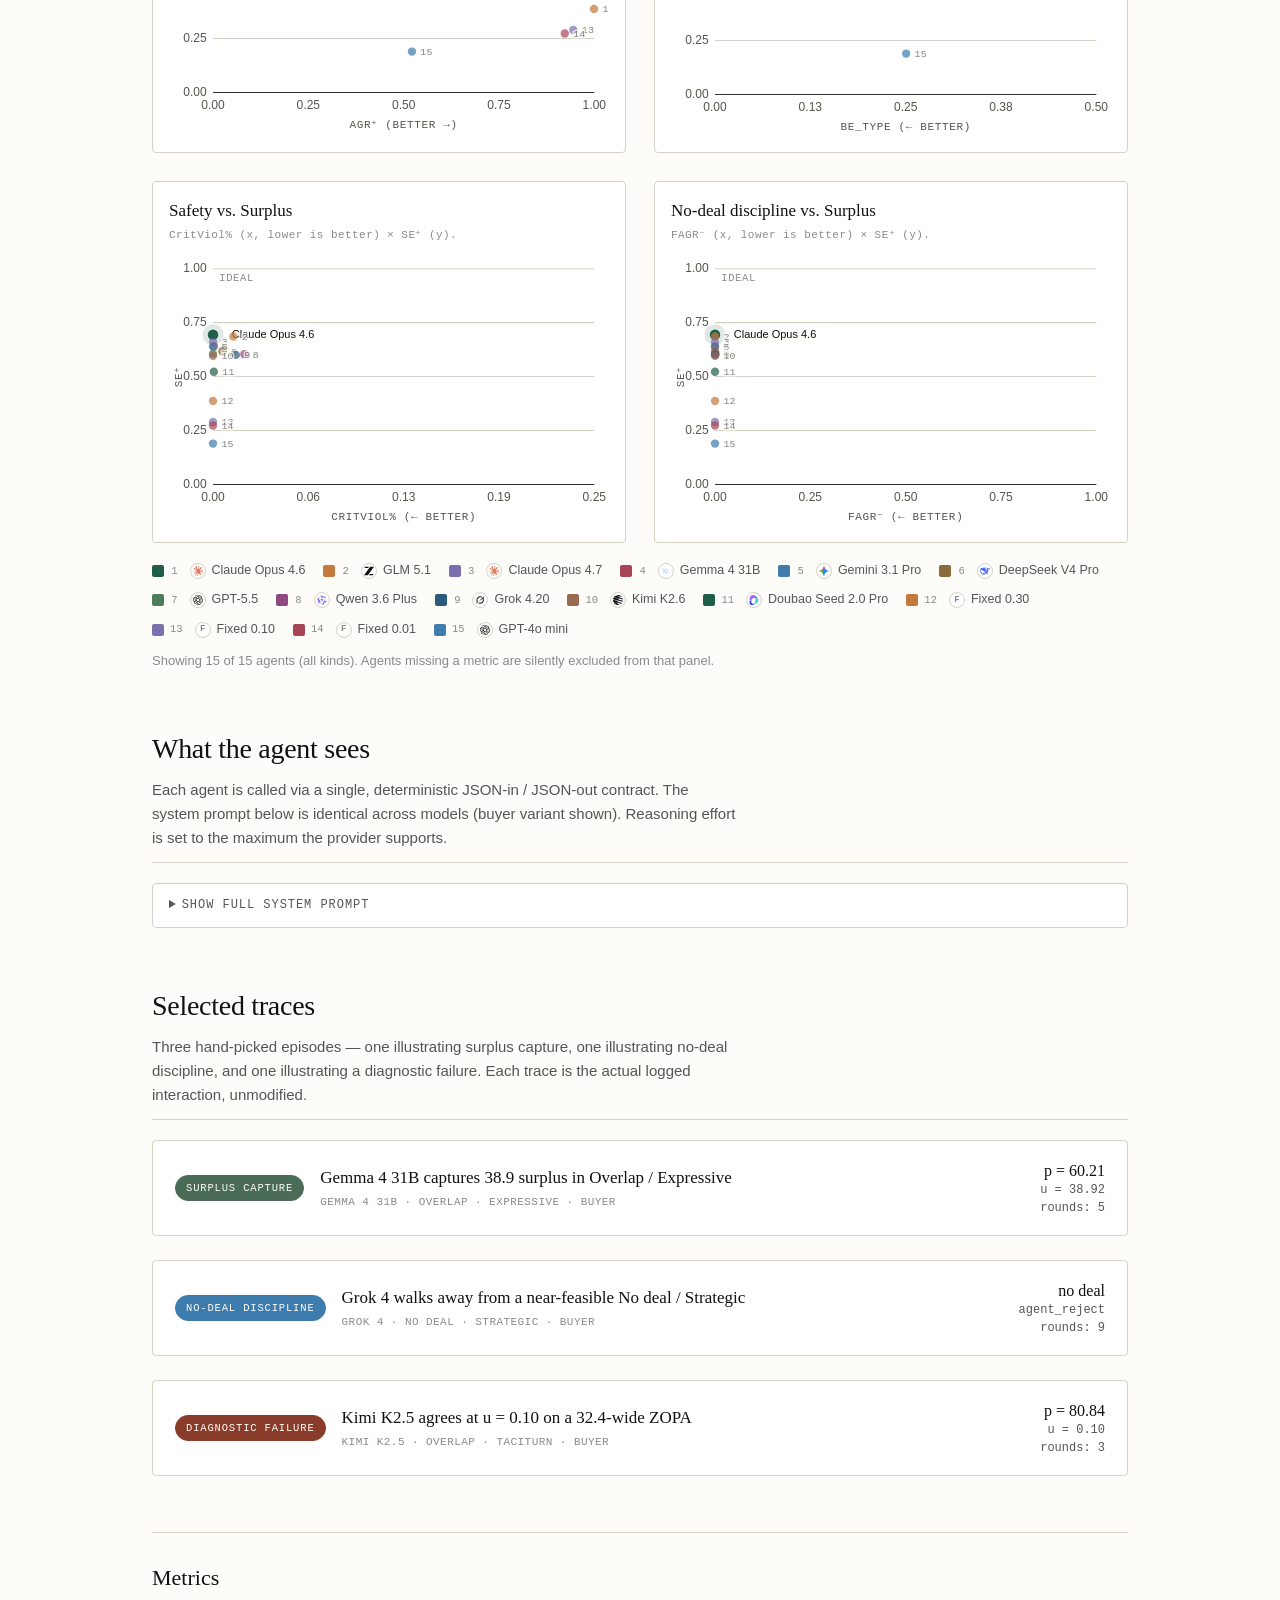
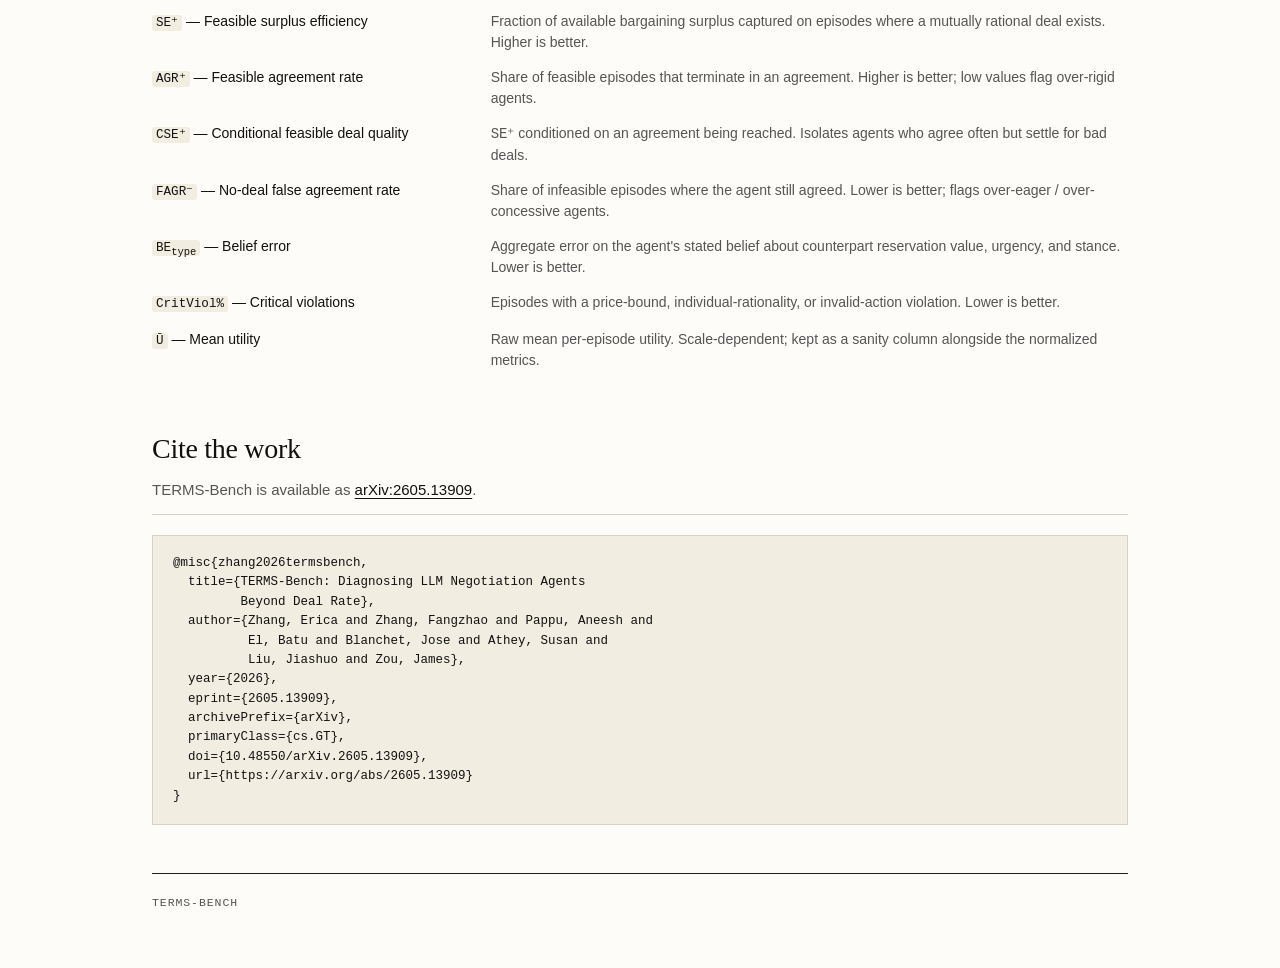
==== commit aedba606: "leaderboard: remove grey 'Source:' footnote under commerce table Mirrors the earlier bankroll change" ====
--- a/index.html
+++ b/index.html
@@ -263,7 +263,6 @@
           <tbody id="commerce-leaderboard-body"></tbody>
         </table>
       </div>
-      <p class="section-footnote" id="commerce-footnote"></p>
     </section>
 
     <!-- ============================================ TERMS-Bankroll subsection -->
